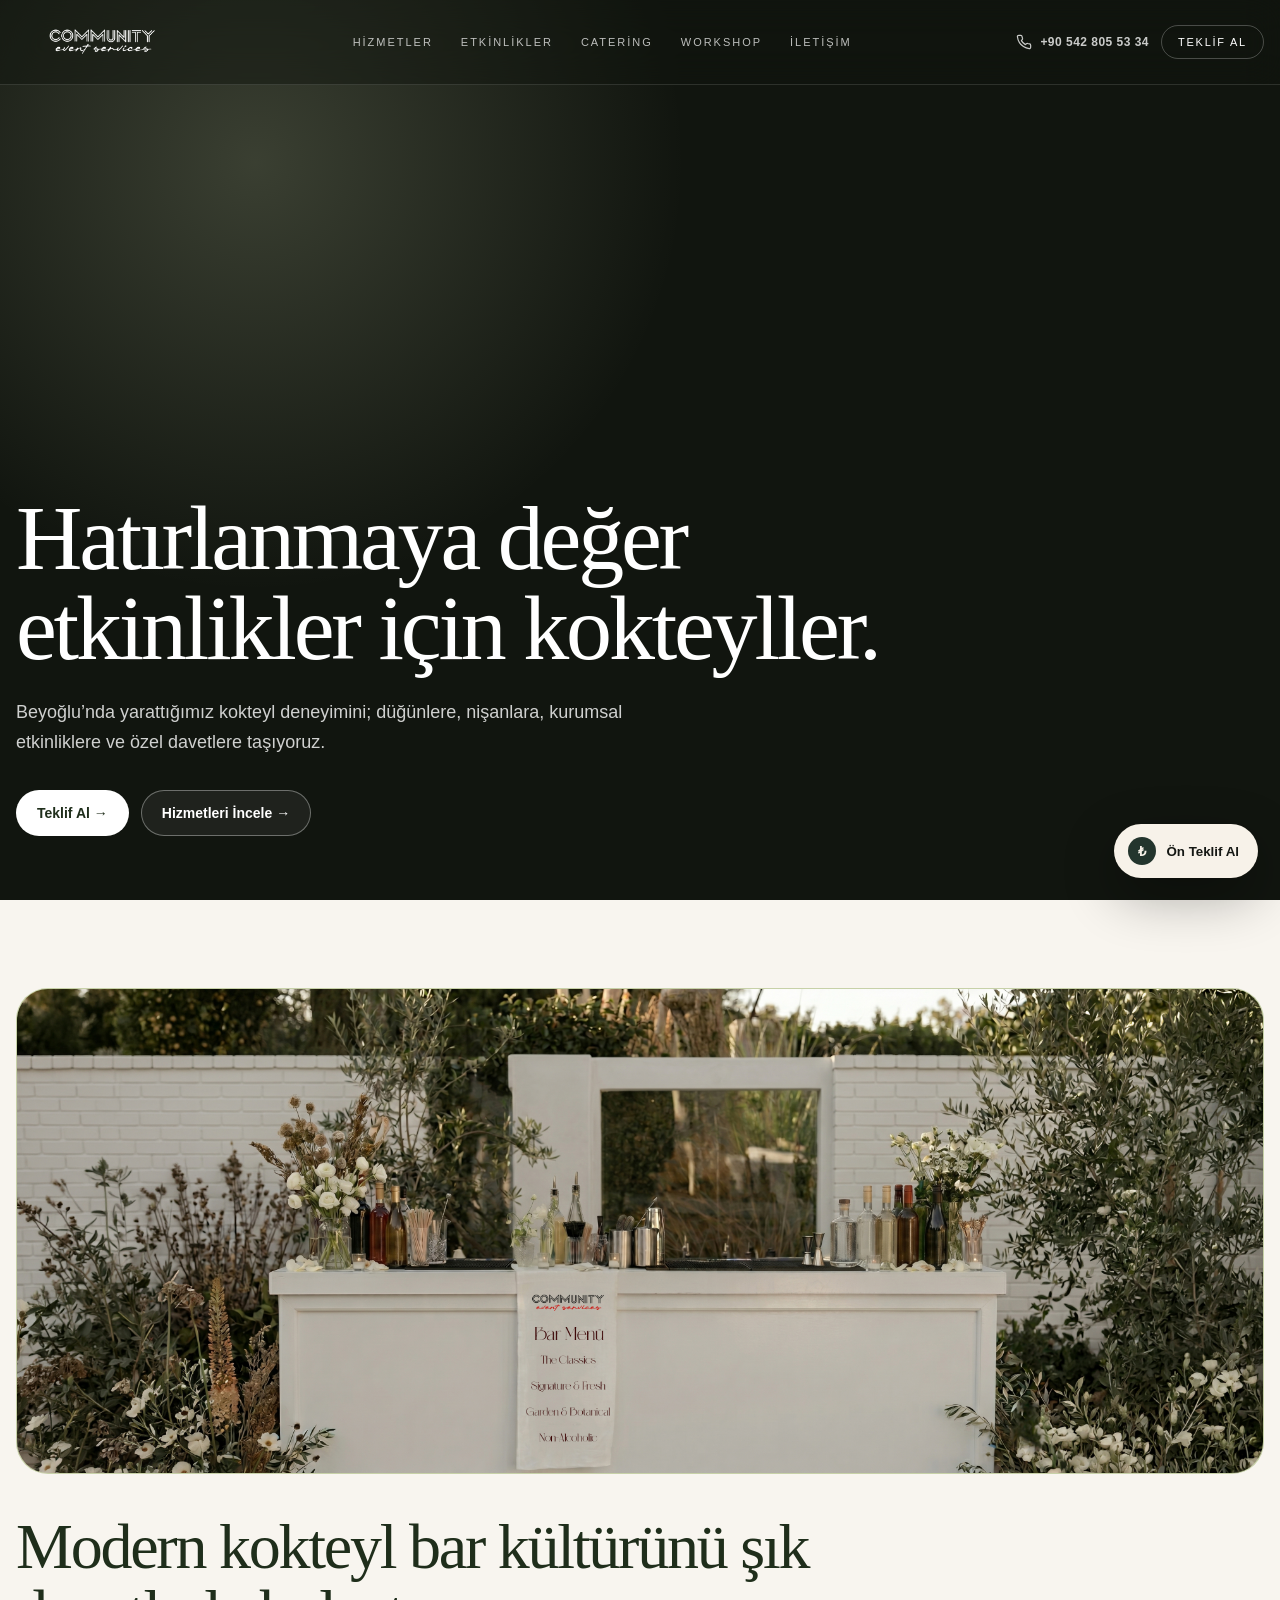
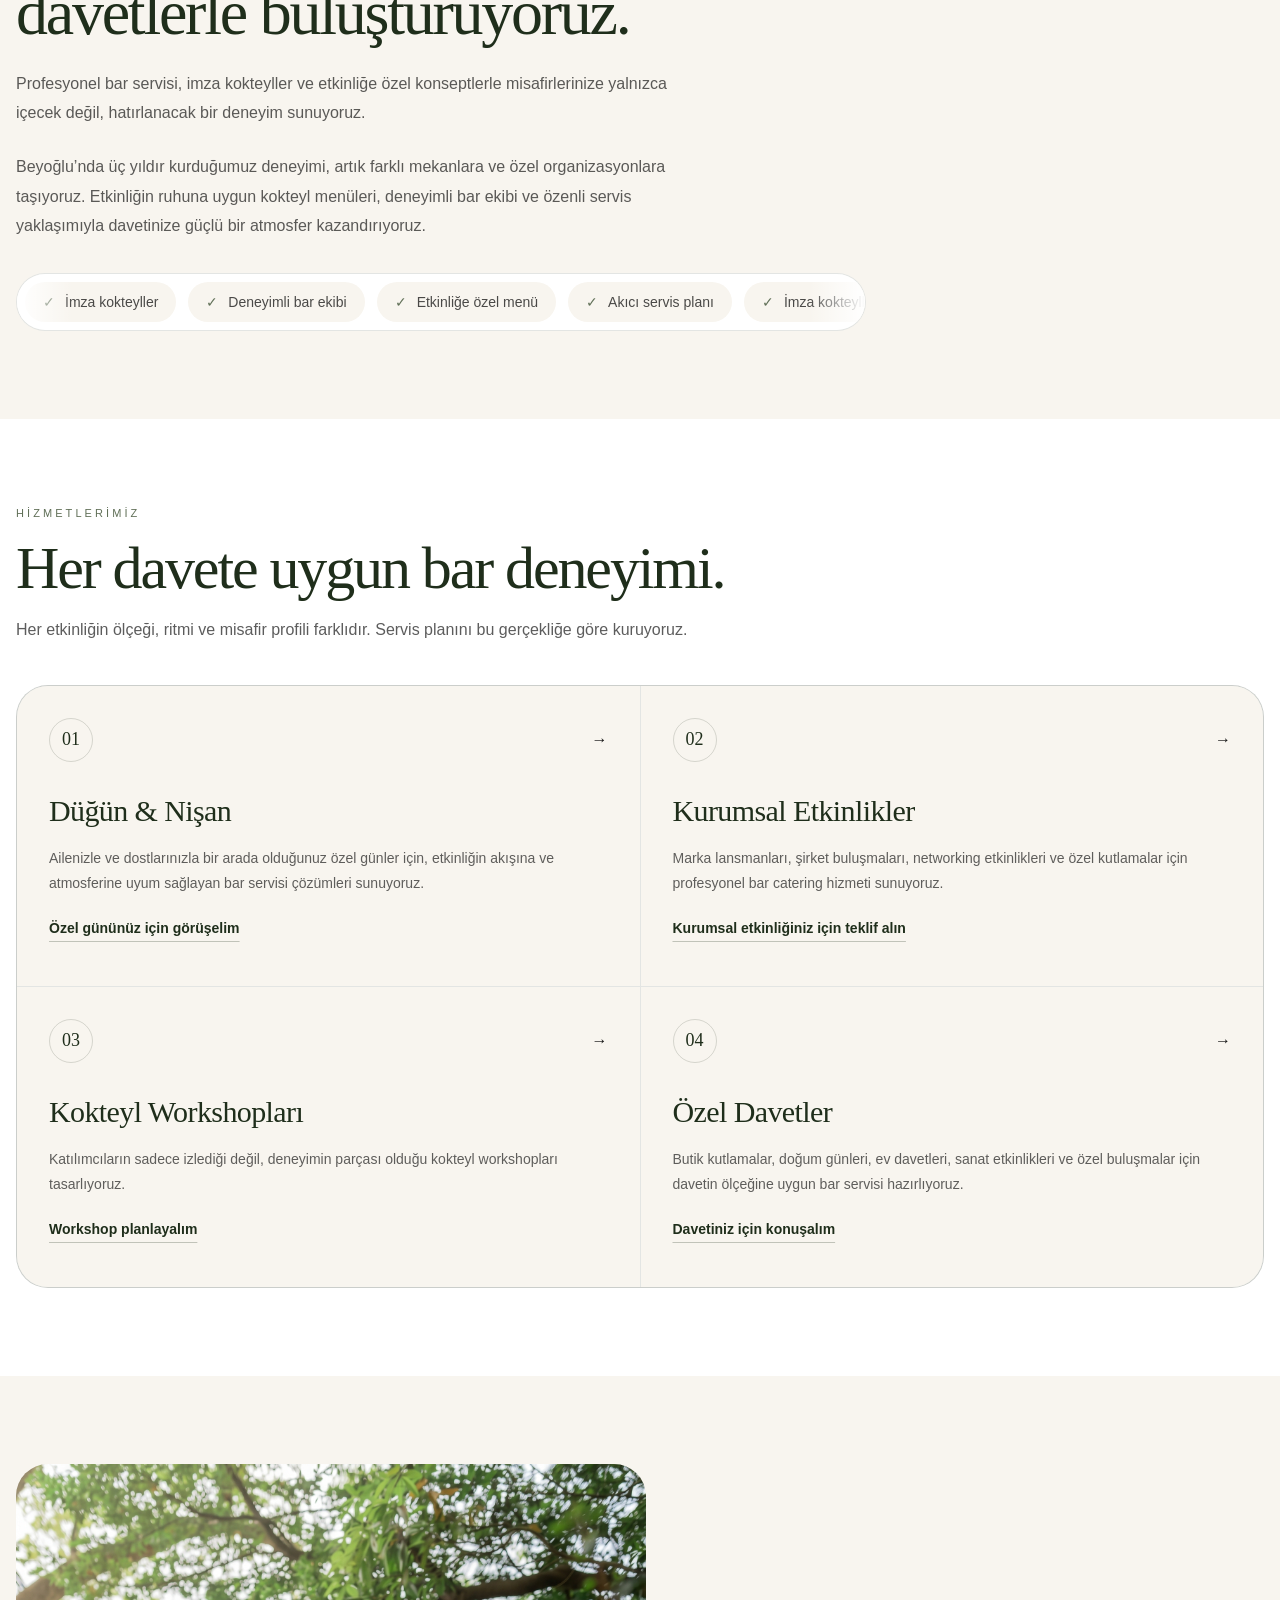
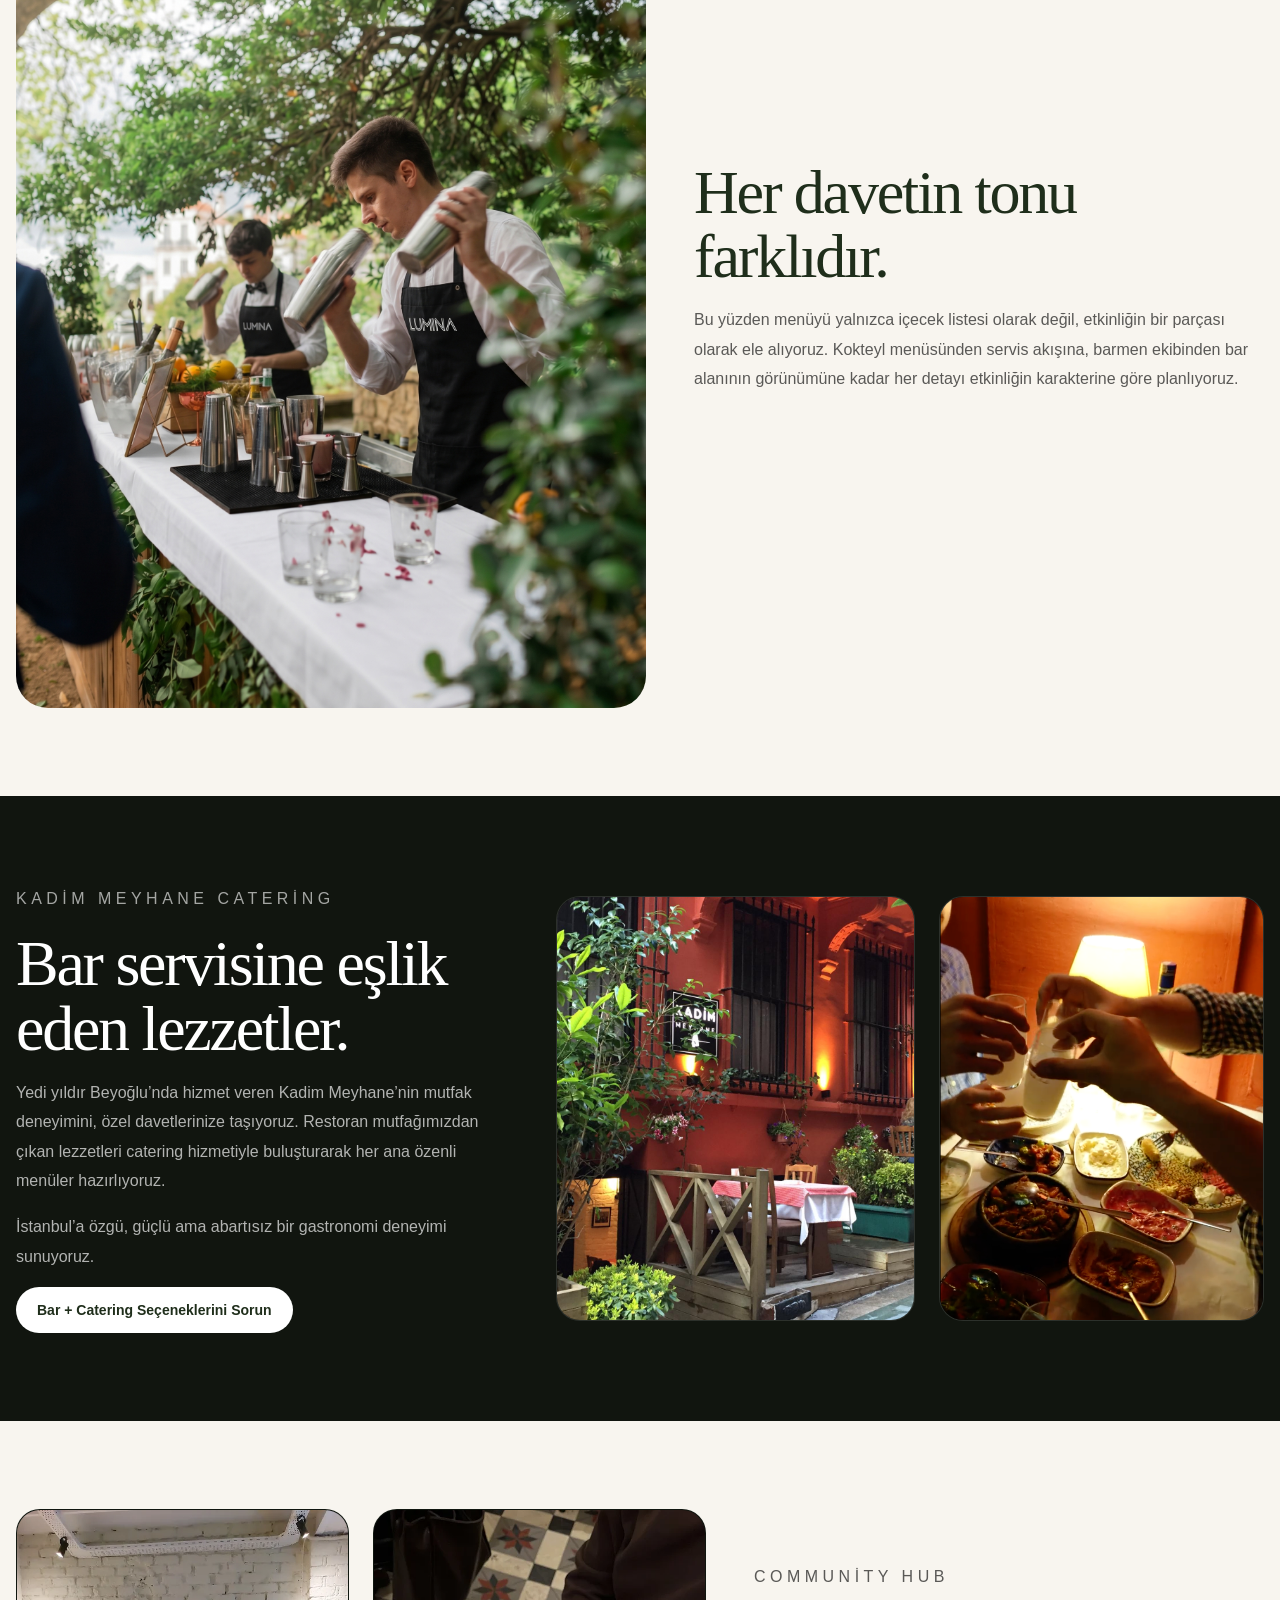
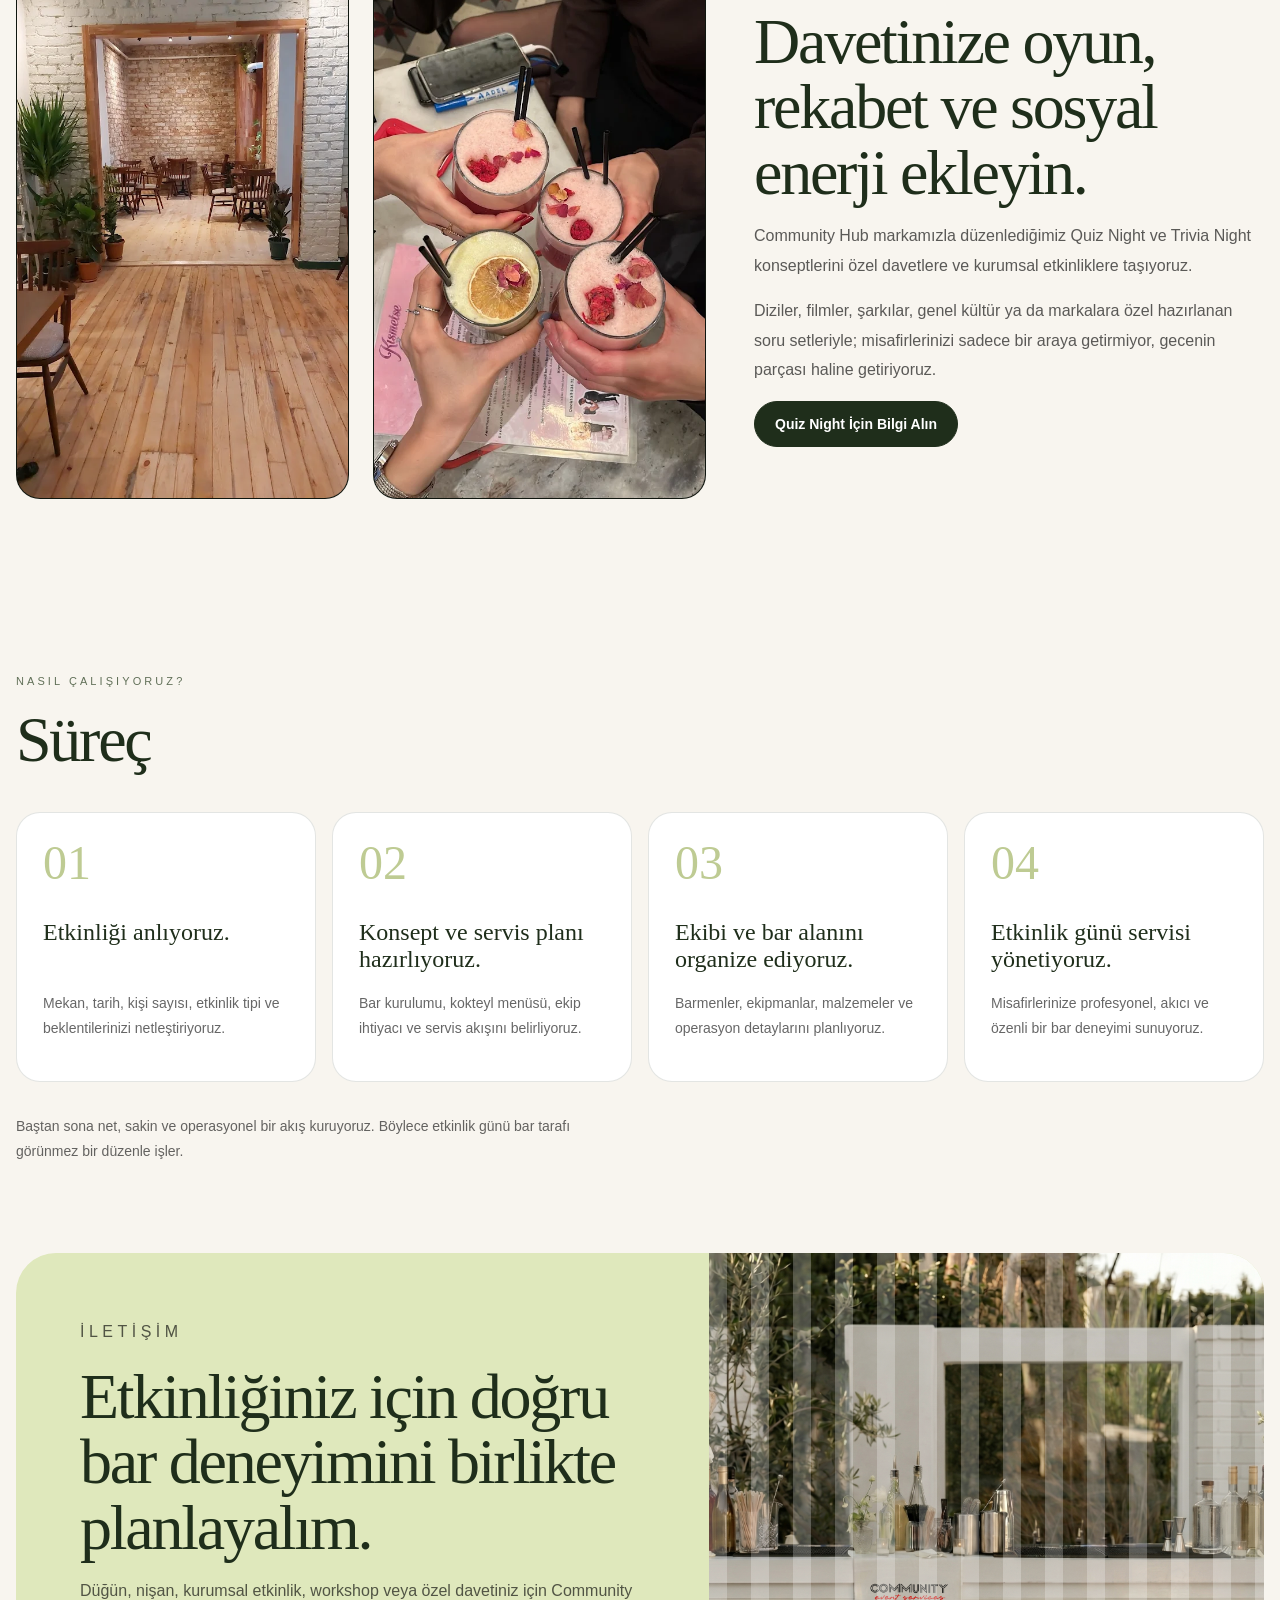
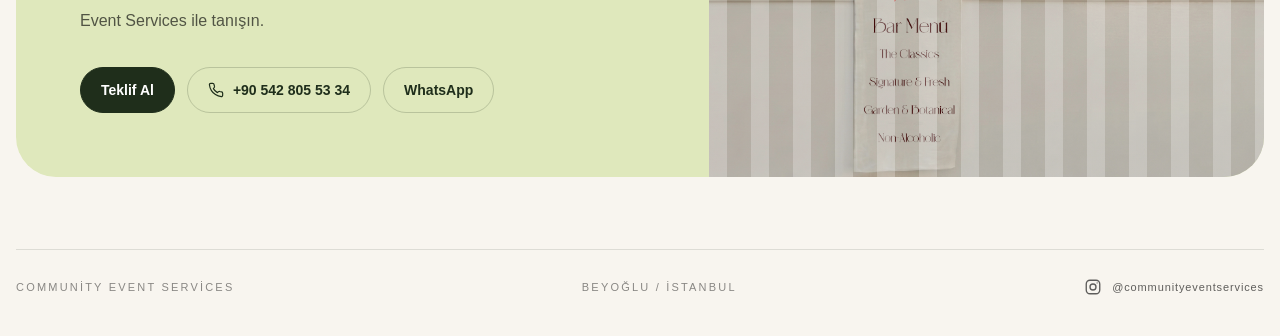
==== index.html @ 94015bdf "Update index.html" ====
<!doctype html>
<html lang="tr">
  <head>
    <meta charset="UTF-8" />
    <meta name="viewport" content="width=device-width, initial-scale=1.0" />
    <title>Community Event Services</title>
    <meta
      name="description"
      content="Community Event Services; düğün, nişan, kurumsal etkinlik, workshop ve özel davetler için profesyonel bar catering servisidir."
     />
    
    <!-- Google tag (gtag.js) -->
    <script async src="https://www.googletagmanager.com/gtag/js?id=AW-18308903919"></script>

    <script>
      window.dataLayer = window.dataLayer || [];

      function gtag() {
        dataLayer.push(arguments);
      }

      gtag("js", new Date());
      gtag("config", "AW-18308903919");

      function reportEmailConversion(url) {
        const callback = function () {
          if (typeof url !== "undefined") {
            window.location.href = url;
          }
        };

        gtag("event", "conversion", {
          send_to: "AW-18308903919/4ATBCLewws4cEO_nrppE",
          event_callback: callback,
          event_timeout: 2000
        });

        return false;
      }

      function reportWhatsAppConversion(url) {
        gtag("event", "conversion", {
          send_to: "AW-18308903919/tP1zCLqwws4cEO_nrppE"
        });

        if (typeof url !== "undefined") {
          window.open(url, "_blank", "noopener");
        }

        return false;
      }
    </script>

    <!-- Meta Pixel Code -->
    <script>
      !function(f,b,e,v,n,t,s)
      {if(f.fbq)return;n=f.fbq=function(){n.callMethod?
      n.callMethod.apply(n,arguments):n.queue.push(arguments)};
      if(!f._fbq)f._fbq=n;n.push=n;n.loaded=!0;n.version='2.0';
      n.queue=[];t=b.createElement(e);t.async=!0;
      t.src=v;s=b.getElementsByTagName(e)[0];
      s.parentNode.insertBefore(t,s)}(window, document,'script',
      'https://connect.facebook.net/en_US/fbevents.js');

      fbq('init', '27634679052857918');
      fbq('track', 'PageView');
    </script>

    <noscript>
      <img height="1" width="1" style="display:none"
        src="https://www.facebook.com/tr?id=27634679052857918&ev=PageView&noscript=1"
      />
    </noscript>
    <!-- End Meta Pixel Code -->
    
    <style>
      :root {
        --cream: #f8f5ef;
        --white: #ffffff;
        --ink: #171717;
        --green: #1f2e1b;
        --green-2: #2f3c2b;
        --green-3: #617058;
        --pastel: #dfe8bc;
        --dark: #11150f;
        --soft-border: rgba(31, 46, 27, 0.12);
        --max: 1280px;
      }

      * {
        box-sizing: border-box;
      }

      html {
        scroll-behavior: smooth;
      }

      body {
        margin: 0;
        background: var(--cream);
        color: var(--ink);
        font-family: Arial, Helvetica, sans-serif;
        -webkit-font-smoothing: antialiased;
      }

      img,
      video,
      svg {
        display: block;
      }

      img,
      video {
        width: 100%;
        height: 100%;
        object-fit: cover;
      }

      a {
        color: inherit;
        text-decoration: none;
      }

      figure {
        margin: 0;
      }

      .serif {
        font-family: Georgia, "Times New Roman", serif;
        letter-spacing: -0.035em;
        font-weight: 400;
      }

      .container {
        width: min(100% - 32px, var(--max));
        margin-inline: auto;
      }

      .section {
        padding: 88px 0;
      }

      .eyebrow {
        margin: 0;
        color: var(--green-3);
        font-size: 11px;
        line-height: 1.2;
        letter-spacing: 0.28em;
        text-transform: uppercase;
      }

      .eyebrow.light {
        color: rgba(255, 255, 255, 0.62);
      }

      .btn {
        display: inline-flex;
        align-items: center;
        justify-content: center;
        gap: 10px;
        min-height: 46px;
        padding: 13px 20px;
        border-radius: 999px;
        border: 1px solid var(--green);
        background: var(--green);
        color: var(--white);
        font-size: 14px;
        font-weight: 700;
        transition: 0.25s ease;
        cursor: pointer;
      }

      .btn:hover {
        transform: translateY(-1px);
        background: #34452d;
      }

      .btn.light {
        border-color: rgba(255, 255, 255, 0.45);
        background: var(--white);
        color: var(--green);
      }

      .btn.outline-light {
        border-color: rgba(255, 255, 255, 0.35);
        background: rgba(255, 255, 255, 0.06);
        color: var(--white);
      }

      .btn.outline-light:hover {
        background: var(--white);
        color: var(--green);
      }

      .btn.outline {
        border-color: rgba(31, 46, 27, 0.2);
        background: transparent;
        color: var(--green);
      }

      .btn.outline:hover {
        background: rgba(31, 46, 27, 0.08);
      }

      .site-header {
        position: fixed;
        z-index: 50;
        top: 0;
        right: 0;
        left: 0;
        border-bottom: 1px solid rgba(255, 255, 255, 0.12);
        background: rgba(17, 21, 15, 0.46);
        color: var(--white);
        backdrop-filter: blur(18px);
      }

      .header-inner {
        display: flex;
        align-items: center;
        justify-content: space-between;
        width: min(100% - 32px, var(--max));
        margin-inline: auto;
        padding: 13px 0;
      }

      .logo {
        display: inline-flex;
        align-items: center;
        width: 172px;
      }

      .logo img {
        width: 100%;
        height: auto;
        object-fit: contain;
      }

      .nav {
        display: flex;
        gap: 28px;
        color: rgba(255, 255, 255, 0.72);
        font-size: 11px;
        letter-spacing: 0.18em;
        text-transform: uppercase;
      }

      .nav a:hover {
        color: var(--white);
      }

      .header-actions {
        display: flex;
        align-items: center;
        gap: 12px;
      }

      .header-phone {
        display: inline-flex;
        align-items: center;
        gap: 8px;
        color: rgba(255, 255, 255, 0.78);
        font-size: 12px;
        font-weight: 700;
        letter-spacing: 0.04em;
        white-space: nowrap;
        transition: 0.25s ease;
      }

      .header-phone:hover {
        color: var(--white);
      }

      .phone-icon {
        width: 16px;
        height: 16px;
        flex: 0 0 auto;
      }

      .contact-phone {
        gap: 9px;
      }

      .header-cta {
        padding: 10px 16px;
        border: 1px solid rgba(255, 255, 255, 0.24);
        border-radius: 999px;
        font-size: 11px;
        letter-spacing: 0.16em;
        text-transform: uppercase;
        transition: 0.25s ease;
        cursor: pointer;
      }

      .header-cta:hover {
        background: var(--white);
        color: var(--green);
      }

      .hero {
        position: relative;
        min-height: 100svh;
        overflow: hidden;
        background: var(--dark);
        color: var(--white);
      }

      .hero-video {
        position: absolute;
        inset: 0;
      }

      .hero::after {
        content: "";
        position: absolute;
        inset: 0;
        background:
          radial-gradient(circle at 20% 18%, rgba(223, 232, 188, 0.2), transparent 34%),
          linear-gradient(180deg, rgba(17, 21, 15, 0.24), rgba(17, 21, 15, 0.76));
      }

      .hero-content {
        position: relative;
        z-index: 2;
        display: flex;
        align-items: flex-end;
        min-height: 100svh;
        padding: 140px 0 64px;
      }

      .hero h1 {
        max-width: 900px;
        margin: 0;
        font-size: clamp(42px, 8vw, 92px);
        line-height: 0.98;
      }

      .hero p.copy {
        max-width: 680px;
        margin: 24px 0 0;
        color: rgba(255, 255, 255, 0.8);
        font-size: 18px;
        line-height: 1.7;
      }

      .hero-actions {
        display: flex;
        flex-wrap: wrap;
        gap: 12px;
        margin-top: 32px;
      }

      .intro-media {
        aspect-ratio: 16 / 9;
        overflow: hidden;
        border: 1px solid var(--soft-border);
        border-radius: 32px;
        background: var(--pastel);
      }

      @media (min-width: 768px) {
        .intro-media {
          aspect-ratio: 3942 / 1536;
        }
      }

      .intro-copy {
        max-width: 850px;
        margin-top: 40px;
      }

      .intro-copy h2,
      .section-title,
      .dark-section h2,
      .community h2,
      .cta h2 {
        margin: 18px 0 0;
        color: var(--green);
        font-size: clamp(38px, 6vw, 64px);
        line-height: 1.02;
      }

      .intro-copy p,
      .section-lead,
      .community p,
      .cta p {
        max-width: 680px;
        color: rgba(0, 0, 0, 0.64);
        font-size: 16px;
        line-height: 1.85;
      }

      .intro-copy p {
        margin: 24px 0 0;
      }

      .tags {
        position: relative;
        overflow: hidden;
        margin-top: 32px;
        border: 1px solid var(--soft-border);
        border-radius: 999px;
        background: var(--white);
      }

      .tags::before,
      .tags::after {
        content: "";
        position: absolute;
        z-index: 2;
        top: 0;
        bottom: 0;
        width: 56px;
        pointer-events: none;
      }

      .tags::before {
        left: 0;
        background: linear-gradient(90deg, var(--white), transparent);
      }

      .tags::after {
        right: 0;
        background: linear-gradient(270deg, var(--white), transparent);
      }

      .tag-track {
        display: flex;
        width: max-content;
        gap: 12px;
        padding: 8px;
        animation: tag-marquee 24s linear infinite;
      }

      .tags:hover .tag-track {
        animation-play-state: paused;
      }

      .tag {
        display: flex;
        flex: 0 0 auto;
        align-items: center;
        gap: 10px;
        padding: 12px 18px;
        border-radius: 999px;
        background: var(--cream);
        color: rgba(0, 0, 0, 0.7);
        font-size: 14px;
        white-space: nowrap;
      }

      .tag::before {
        content: "✓";
        color: var(--green-3);
      }

      @keyframes tag-marquee {
        from {
          transform: translateX(0);
        }
        to {
          transform: translateX(-50%);
        }
      }

      .services-section {
        background: var(--white);
      }

      .section-head {
        max-width: 920px;
        margin-bottom: 40px;
      }

      .section-title.single-line {
        white-space: nowrap;
        font-size: clamp(40px, 5vw, 60px);
      }

      .services-grid {
        display: grid;
        grid-template-columns: repeat(2, minmax(0, 1fr));
        gap: 1px;
        overflow: hidden;
        border: 1px solid var(--soft-border);
        border-radius: 32px;
        background: var(--soft-border);
      }

      .service-card {
        min-height: 300px;
        padding: 32px;
        background: var(--cream);
        transition: 0.25s ease;
      }

      .service-card:hover {
        background: #eff3df;
      }

      .service-top {
        display: flex;
        justify-content: space-between;
        align-items: center;
        margin-bottom: 32px;
      }

      .service-number {
        width: 44px;
        height: 44px;
        display: grid;
        place-items: center;
        border: 1px solid rgba(31, 46, 27, 0.16);
        border-radius: 999px;
        color: var(--green);
        font-family: Georgia, "Times New Roman", serif;
        font-size: 18px;
      }

      .service-card h3 {
        margin: 0;
        color: var(--green);
        font-family: Georgia, "Times New Roman", serif;
        font-size: 30px;
        font-weight: 400;
        letter-spacing: -0.02em;
      }

      .service-card p {
        margin: 18px 0 0;
        color: rgba(0, 0, 0, 0.62);
        font-size: 14px;
        line-height: 1.8;
      }

      .mini-link {
        display: inline-block;
        margin-top: 24px;
        color: var(--green);
        font-size: 14px;
        font-weight: 700;
        text-decoration: underline;
        text-decoration-color: rgba(31, 46, 27, 0.25);
        text-underline-offset: 8px;
      }

      .event-grid {
        display: grid;
        grid-template-columns: 1.05fr 0.95fr;
        gap: 48px;
        align-items: center;
      }

      .event-feature {
        overflow: hidden;
        min-height: 520px;
        border-radius: 32px;
        background: var(--green-2);
      }

      .event-image {
        width: 100%;
        height: 100%;
        min-height: 520px;
      }

      .event-content {
        max-width: 620px;
        padding: 0;
      }

      .event-content h2 {
        margin: 0;
        color: var(--green);
        font-size: clamp(38px, 5vw, 62px);
        line-height: 1.03;
      }

      .event-content p {
        color: rgba(0, 0, 0, 0.64);
        font-size: 16px;
        line-height: 1.85;
      }

      .dark-section {
        background: var(--dark);
        color: var(--white);
      }

      .dark-grid {
        display: grid;
        grid-template-columns: 0.82fr 1.18fr;
        gap: 48px;
        align-items: center;
      }

      .dark-section h2 {
        color: var(--white);
      }

      .dark-section p {
        color: rgba(255, 255, 255, 0.68);
        font-size: 16px;
        line-height: 1.85;
      }

      .photo-grid {
        display: grid;
        grid-template-columns: 1.05fr 0.95fr;
        gap: 24px;
      }

      .photo-card {
        position: relative;
        overflow: hidden;
        min-height: 420px;
        border: 1px solid rgba(255, 255, 255, 0.12);
        border-radius: 24px;
        background: #0f130e;
      }

      .photo-card.small {
        min-height: 420px;
      }

      .community-grid {
        display: grid;
        grid-template-columns: 1.15fr 0.85fr;
        gap: 48px;
        align-items: center;
      }

      .community-photos {
        display: grid;
        grid-template-columns: repeat(2, minmax(0, 1fr));
        gap: 24px;
      }

      .community .photo-card {
        min-height: 390px;
        border-color: var(--soft-border);
      }

      .process-grid {
        display: grid;
        grid-template-columns: repeat(4, minmax(0, 1fr));
        gap: 16px;
      }

      .process-card {
        padding: 26px;
        border: 1px solid var(--soft-border);
        border-radius: 24px;
        background: var(--white);
      }

      .process-card .num {
        color: #becb93;
        font-family: Georgia, "Times New Roman", serif;
        font-size: 48px;
        line-height: 1;
      }

      .process-card h3 {
        min-height: 58px;
        margin: 32px 0 0;
        color: var(--green);
        font-family: Georgia, "Times New Roman", serif;
        font-size: 24px;
        font-weight: 400;
        line-height: 1.15;
      }

      .process-card p,
      .process-note {
        color: rgba(0, 0, 0, 0.6);
        font-size: 14px;
        line-height: 1.8;
      }

      .process-note {
        max-width: 600px;
        margin: 32px 0 0;
      }

      .cta-wrap {
        padding-bottom: 32px;
      }

      .cta {
        overflow: hidden;
        border-radius: 40px;
        background: var(--pastel);
        color: var(--green);
      }

      .cta-grid {
        display: grid;
        grid-template-columns: 1fr 0.8fr;
      }

      .cta-copy {
        padding: 64px;
      }

      .cta h2 {
        color: var(--green);
      }

      .cta-actions {
        display: flex;
        flex-wrap: wrap;
        gap: 12px;
        margin-top: 32px;
      }

      .cta-photo {
        position: relative;
        min-height: 360px;
        overflow: hidden;
        background: var(--green);
      }

      .cta-photo::after {
        content: "";
        position: absolute;
        inset: 0;
        opacity: 0.24;
        background: repeating-linear-gradient(90deg, #fff 0, #fff 18px, transparent 18px, transparent 42px);
      }

      footer {
        padding: 40px 0;
      }

      .footer-inner {
        display: flex;
        justify-content: space-between;
        align-items: center;
        gap: 20px;
        padding-top: 28px;
        border-top: 1px solid var(--soft-border);
        color: rgba(0, 0, 0, 0.45);
        font-size: 11px;
        letter-spacing: 0.2em;
        text-transform: uppercase;
      }

      .footer-social {
        display: inline-flex;
        align-items: center;
        gap: 10px;
        color: rgba(0, 0, 0, 0.62);
        letter-spacing: 0.08em;
        text-transform: none;
        transition: 0.25s ease;
      }

      .footer-social:hover {
        color: var(--green);
      }

      .footer-social svg {
        width: 18px;
        height: 18px;
      }

      @media (max-width: 900px) {
        .nav {
          display: none;
        }

        .header-actions {
          gap: 10px;
        }

        .header-phone {
          font-size: 11px;
        }

        .section {
          padding: 64px 0;
        }

        .hero-content {
          padding-bottom: 48px;
        }

        .hero p.copy {
          font-size: 16px;
        }

        .event-grid,
        .dark-grid,
        .community-grid,
        .cta-grid {
          grid-template-columns: 1fr;
        }

        .services-grid {
          grid-template-columns: repeat(2, minmax(0, 1fr));
          border-radius: 24px;
        }

        .service-card {
          min-height: 220px;
          padding: 20px;
        }

        .service-top {
          margin-bottom: 20px;
        }

        .service-card h3 {
          font-size: 22px;
        }

        .service-card p {
          font-size: 12px;
          line-height: 1.6;
          margin-top: 12px;
        }

        .mini-link {
          font-size: 12px;
          margin-top: 16px;
        }

        .dark-section .photo-grid {
          grid-template-columns: repeat(2, minmax(0, 1fr));
          gap: 12px;
        }

        .dark-section .photo-card,
        .dark-section .photo-card.small {
          min-height: 180px;
        }

        .community-photos {
          grid-template-columns: repeat(2, minmax(0, 1fr));
          gap: 12px;
          order: 2;
        }

        .community-grid > div:last-child {
          order: 1;
        }

        .community .photo-card {
          min-height: 180px;
        }

        .section-title.single-line {
          white-space: normal;
        }

        .event-feature {
          min-height: 360px;
        }

        .event-image {
          min-height: 360px;
        }

        .dark-grid,
        .community-grid {
          gap: 32px;
        }

        .process-grid {
          display: flex;
          gap: 14px;
          overflow-x: auto;
          padding: 2px 16px 18px 0;
          margin-right: -16px;
          scroll-snap-type: x mandatory;
          -webkit-overflow-scrolling: touch;
        }

        .process-card {
          flex: 0 0 min(78vw, 340px);
          scroll-snap-align: start;
        }

        .process-grid::-webkit-scrollbar {
          height: 4px;
        }

        .process-grid::-webkit-scrollbar-thumb {
          background: rgba(31, 46, 27, 0.22);
          border-radius: 999px;
        }

        .cta-copy {
          padding: 36px 24px;
        }

        .footer-inner {
          flex-direction: column;
          align-items: flex-start;
        }
      }

      @media (max-width: 520px) {
        .header-cta {
          padding: 9px 12px;
          letter-spacing: 0.1em;
        }

        .header-phone span {
          display: none;
        }

        .header-phone {
          width: 38px;
          height: 38px;
          justify-content: center;
          border: 1px solid rgba(255, 255, 255, 0.24);
          border-radius: 999px;
        }

        .logo {
          width: 138px;
        }

        .hero h1 {
          font-size: 44px;
        }

        .btn {
          width: 100%;
        }

        .service-card,
        .process-card {
          padding: 24px;
        }

        .service-card {
          min-height: 190px;
          padding: 14px;
        }

        .service-number {
          width: 32px;
          height: 32px;
          font-size: 13px;
        }

        .service-top {
          margin-bottom: 14px;
        }

        .service-card h3 {
          font-size: 18px;
          line-height: 1.08;
        }

        .service-card p {
          font-size: 11px;
          line-height: 1.45;
          margin-top: 10px;
        }

        .mini-link {
          font-size: 11px;
          margin-top: 12px;
          text-underline-offset: 5px;
        }

        .dark-section .photo-card,
        .dark-section .photo-card.small,
        .community .photo-card {
          min-height: 150px;
        }
      }
    </style>
  </head>

  <body>
    <header class="site-header">
      <div class="header-inner">
        <a class="logo" href="#top" aria-label="Community Event Services ana sayfa">
          <img src="./ces%20logo%20beyaz%281%29.png" alt="Community Event Services" />
        </a>

        <nav class="nav" aria-label="Ana menü">
          <a href="#hizmetler">Hizmetler</a>
          <a href="#etkinlikler">Etkinlikler</a>
          <a href="#catering">Catering</a>
          <a href="#workshop">Workshop</a>
          <a href="#iletisim">İletişim</a>
        </nav>

        <div class="header-actions">
          <a class="header-phone" href="tel:+905428055334" aria-label="Telefon ile ara: +90 542 805 53 34">
            <svg class="phone-icon" viewBox="0 0 24 24" fill="none" stroke="currentColor" stroke-width="1.8" stroke-linecap="round" stroke-linejoin="round" aria-hidden="true">
              <path d="M22 16.92v3a2 2 0 0 1-2.18 2 19.8 19.8 0 0 1-8.63-3.07 19.5 19.5 0 0 1-6-6A19.8 19.8 0 0 1 2.12 4.18 2 2 0 0 1 4.11 2h3a2 2 0 0 1 2 1.72c.12.9.32 1.77.6 2.6a2 2 0 0 1-.45 2.11L8.09 9.91a16 16 0 0 0 6 6l1.48-1.17a2 2 0 0 1 2.11-.45c.83.28 1.7.48 2.6.6A2 2 0 0 1 22 16.92Z" />
            </svg>
            <span>+90 542 805 53 34</span>
          </a>

          <a class="header-cta" href="mailto:communityeventservices@gmail.com">Teklif Al</a>
        </div>
      </div>
    </header>

    <main>
      <section id="top" class="hero">
        <video class="hero-video" autoplay muted loop playsinline preload="metadata">
          <source src="./hero-video.mp4" type="video/mp4" />
        </video>

        <div class="hero-content">
          <div class="container">
            <h1 class="serif">Hatırlanmaya değer etkinlikler için kokteyller.</h1>
            <p class="copy">
              Beyoğlu’nda yarattığımız kokteyl deneyimini; düğünlere, nişanlara, kurumsal etkinliklere ve özel davetlere taşıyoruz.
            </p>

            <div class="hero-actions">
              <a class="btn light" href="mailto:communityeventservices@gmail.com">Teklif Al →</a>
              <a class="btn outline-light" href="#hizmetler">Hizmetleri İncele →</a>
            </div>
          </div>
        </div>
      </section>

      <section class="section">
        <div class="container">
          <figure class="intro-media">
            <img src="./bar-01.jpg" alt="Community Event Services bar deneyimi" />
          </figure>

          <div class="intro-copy">
            <h2 class="serif">Modern kokteyl bar kültürünü şık davetlerle buluşturuyoruz.</h2>
            <p>
              Profesyonel bar servisi, imza kokteyller ve etkinliğe özel konseptlerle misafirlerinize yalnızca içecek değil,
              hatırlanacak bir deneyim sunuyoruz.
            </p>
            <p>
              Beyoğlu’nda üç yıldır kurduğumuz deneyimi, artık farklı mekanlara ve özel organizasyonlara taşıyoruz. Etkinliğin
              ruhuna uygun kokteyl menüleri, deneyimli bar ekibi ve özenli servis yaklaşımıyla davetinize güçlü bir atmosfer
              kazandırıyoruz.
            </p>

            <div class="tags" aria-label="Community Event Services özellikleri">
              <div class="tag-track">
                <div class="tag">İmza kokteyller</div>
                <div class="tag">Deneyimli bar ekibi</div>
                <div class="tag">Etkinliğe özel menü</div>
                <div class="tag">Akıcı servis planı</div>
                <div class="tag">İmza kokteyller</div>
                <div class="tag">Deneyimli bar ekibi</div>
                <div class="tag">Etkinliğe özel menü</div>
                <div class="tag">Akıcı servis planı</div>
              </div>
            </div>
          </div>
        </div>
      </section>

      <section id="hizmetler" class="section services-section">
        <div class="container">
          <div class="section-head">
            <p class="eyebrow">Hizmetlerimiz</p>
            <h2 class="section-title single-line serif">Her davete uygun bar deneyimi.</h2>
            <p class="section-lead">
              Her etkinliğin ölçeği, ritmi ve misafir profili farklıdır. Servis planını bu gerçekliğe göre kuruyoruz.
            </p>
          </div>

          <div class="services-grid">
            <article class="service-card">
              <div class="service-top"><span class="service-number">01</span><span>→</span></div>
              <h3>Düğün & Nişan</h3>
              <p>
                Ailenizle ve dostlarınızla bir arada olduğunuz özel günler için, etkinliğin akışına ve atmosferine uyum sağlayan
                bar servisi çözümleri sunuyoruz.
              </p>
              <a class="mini-link" href="mailto:communityeventservices@gmail.com">Özel gününüz için görüşelim</a>
            </article>

            <article class="service-card">
              <div class="service-top"><span class="service-number">02</span><span>→</span></div>
              <h3>Kurumsal Etkinlikler</h3>
              <p>
                Marka lansmanları, şirket buluşmaları, networking etkinlikleri ve özel kutlamalar için profesyonel bar catering
                hizmeti sunuyoruz.
              </p>
              <a class="mini-link" href="mailto:communityeventservices@gmail.com">Kurumsal etkinliğiniz için teklif alın</a>
            </article>

            <article class="service-card">
              <div class="service-top"><span class="service-number">03</span><span>→</span></div>
              <h3>Kokteyl Workshopları</h3>
              <p>
                Katılımcıların sadece izlediği değil, deneyimin parçası olduğu kokteyl workshopları tasarlıyoruz.
              </p>
              <a class="mini-link" href="mailto:communityeventservices@gmail.com">Workshop planlayalım</a>
            </article>

            <article class="service-card">
              <div class="service-top"><span class="service-number">04</span><span>→</span></div>
              <h3>Özel Davetler</h3>
              <p>
                Butik kutlamalar, doğum günleri, ev davetleri, sanat etkinlikleri ve özel buluşmalar için davetin ölçeğine uygun
                bar servisi hazırlıyoruz.
              </p>
              <a class="mini-link" href="mailto:communityeventservices@gmail.com">Davetiniz için konuşalım</a>
            </article>
          </div>
        </div>
      </section>

      <section id="etkinlikler" class="section">
        <div class="container event-grid">
          <figure class="event-feature">
            <div class="event-image">
              <img src="./bar-02.jpg" alt="Etkinlik atmosferi" />
            </div>
          </figure>

          <div class="event-content">
            <h2 class="serif">Her davetin tonu farklıdır.</h2>
            <p>
              Bu yüzden menüyü yalnızca içecek listesi olarak değil, etkinliğin bir parçası olarak ele alıyoruz. Kokteyl menüsünden
              servis akışına, barmen ekibinden bar alanının görünümüne kadar her detayı etkinliğin karakterine göre planlıyoruz.
            </p>
          </div>
        </div>
      </section>

      <section id="catering" class="section dark-section">
        <div class="container dark-grid">
          <div>
            <p class="eyebrow light">Kadim Meyhane Catering</p>
            <h2 class="serif">Bar servisine eşlik eden lezzetler.</h2>
            <p>
              Yedi yıldır Beyoğlu’nda hizmet veren Kadim Meyhane’nin mutfak deneyimini, özel davetlerinize taşıyoruz. Restoran
              mutfağımızdan çıkan lezzetleri catering hizmetiyle buluşturarak her ana özenli menüler hazırlıyoruz.
            </p>
            <p>İstanbul’a özgü, güçlü ama abartısız bir gastronomi deneyimi sunuyoruz.</p>
            <a class="btn light" href="mailto:communityeventservices@gmail.com">Bar + Catering Seçeneklerini Sorun</a>
          </div>

          <div class="photo-grid">
            <figure class="photo-card">
              <img src="./kadim-01.jpg" alt="Kadim Meyhane sofrası" />
            </figure>
            <figure class="photo-card small">
              <img src="./kadim-02.jpg" alt="Catering detay fotoğrafı" />
            </figure>
          </div>
        </div>
      </section>

      <section id="workshop" class="section community">
        <div class="container community-grid">
          <div class="community-photos">
            <figure class="photo-card">
              <img src="./quiz-01.jpg" alt="Quiz Night atmosferi" />
            </figure>
            <figure class="photo-card">
              <img src="./quiz-02.jpg" alt="Trivia Night detayları" />
            </figure>
          </div>

          <div>
            <p class="eyebrow">Community Hub</p>
            <h2 class="serif">Davetinize oyun, rekabet ve sosyal enerji ekleyin.</h2>
            <p>
              Community Hub markamızla düzenlediğimiz Quiz Night ve Trivia Night konseptlerini özel davetlere ve kurumsal etkinliklere
              taşıyoruz.
            </p>
            <p>
              Diziler, filmler, şarkılar, genel kültür ya da markalara özel hazırlanan soru setleriyle; misafirlerinizi sadece bir
              araya getirmiyor, gecenin parçası haline getiriyoruz.
            </p>
            <a class="btn" href="mailto:communityeventservices@gmail.com">Quiz Night İçin Bilgi Alın</a>
          </div>
        </div>
      </section>

      <section class="section">
        <div class="container">
          <div class="section-head">
            <p class="eyebrow">Nasıl Çalışıyoruz?</p>
            <h2 class="section-title serif">Süreç</h2>
          </div>

          <div class="process-grid">
            <article class="process-card">
              <div class="num">01</div>
              <h3>Etkinliği anlıyoruz.</h3>
              <p>Mekan, tarih, kişi sayısı, etkinlik tipi ve beklentilerinizi netleştiriyoruz.</p>
            </article>

            <article class="process-card">
              <div class="num">02</div>
              <h3>Konsept ve servis planı hazırlıyoruz.</h3>
              <p>Bar kurulumu, kokteyl menüsü, ekip ihtiyacı ve servis akışını belirliyoruz.</p>
            </article>

            <article class="process-card">
              <div class="num">03</div>
              <h3>Ekibi ve bar alanını organize ediyoruz.</h3>
              <p>Barmenler, ekipmanlar, malzemeler ve operasyon detaylarını planlıyoruz.</p>
            </article>

            <article class="process-card">
              <div class="num">04</div>
              <h3>Etkinlik günü servisi yönetiyoruz.</h3>
              <p>Misafirlerinize profesyonel, akıcı ve özenli bir bar deneyimi sunuyoruz.</p>
            </article>
          </div>

          <p class="process-note">
            Baştan sona net, sakin ve operasyonel bir akış kuruyoruz. Böylece etkinlik günü bar tarafı görünmez bir düzenle işler.
          </p>
        </div>
      </section>

      <section id="iletisim" class="cta-wrap">
        <div class="container cta">
          <div class="cta-grid">
            <div class="cta-copy">
              <p class="eyebrow">İletişim</p>
              <h2 class="serif">Etkinliğiniz için doğru bar deneyimini birlikte planlayalım.</h2>
              <p>
                Düğün, nişan, kurumsal etkinlik, workshop veya özel davetiniz için Community Event Services ile tanışın.
              </p>

              <div class="cta-actions">
                <a class="btn" href="mailto:communityeventservices@gmail.com">Teklif Al</a>
                <a
                  class="btn outline contact-phone"
                  href="tel:+905428055334"
                >
                  <svg class="phone-icon" viewBox="0 0 24 24" fill="none" stroke="currentColor" stroke-width="1.8" stroke-linecap="round" stroke-linejoin="round" aria-hidden="true">
                    <path d="M22 16.92v3a2 2 0 0 1-2.18 2 19.8 19.8 0 0 1-8.63-3.07 19.5 19.5 0 0 1-6-6A19.8 19.8 0 0 1 2.12 4.18 2 2 0 0 1 4.11 2h3a2 2 0 0 1 2 1.72c.12.9.32 1.77.6 2.6a2 2 0 0 1-.45 2.11L8.09 9.91a16 16 0 0 0 6 6l1.48-1.17a2 2 0 0 1 2.11-.45c.83.28 1.7.48 2.6.6A2 2 0 0 1 22 16.92Z" />
                  </svg>
                  +90 542 805 53 34
                </a>

                <a
                  class="btn outline"
                  href="https://wa.me/905322477692"
                  onclick="return reportWhatsAppConversion(this.href);"
                  rel="noreferrer"
                >
                  WhatsApp
                </a>
              </div>
            </div>

            <figure class="cta-photo">
              <img src="./bar-01.jpg" alt="Community Event Services" />
            </figure>
          </div>
        </div>
      </section>
    </main>

    <footer>
      <div class="container footer-inner">
        <span>Community Event Services</span>
        <span>Beyoğlu / İstanbul</span>
        <a
          class="footer-social"
          href="https://www.instagram.com/communityeventservices?igsh=MXhpcjgzMmM2NXMyZg=="
          target="_blank"
          rel="noreferrer"
          aria-label="Community Event Services Instagram"
        >
          <svg
            viewBox="0 0 24 24"
            fill="none"
            stroke="currentColor"
            stroke-width="1.8"
            stroke-linecap="round"
            stroke-linejoin="round"
            aria-hidden="true"
          >
            <rect x="3" y="3" width="18" height="18" rx="5" />
            <circle cx="12" cy="12" r="4" />
            <circle cx="17.5" cy="6.5" r="0.8" fill="currentColor" stroke="none" />
          </svg>
          <span>@communityeventservices</span>
        </a>
      </div>
    </footer>

    <script
      src="./bar-catering-quote-widget.js"
      data-email="communityeventservices@gmail.com"
      data-whatsapp="905322477692"
    ></script>
  </body>
</html>
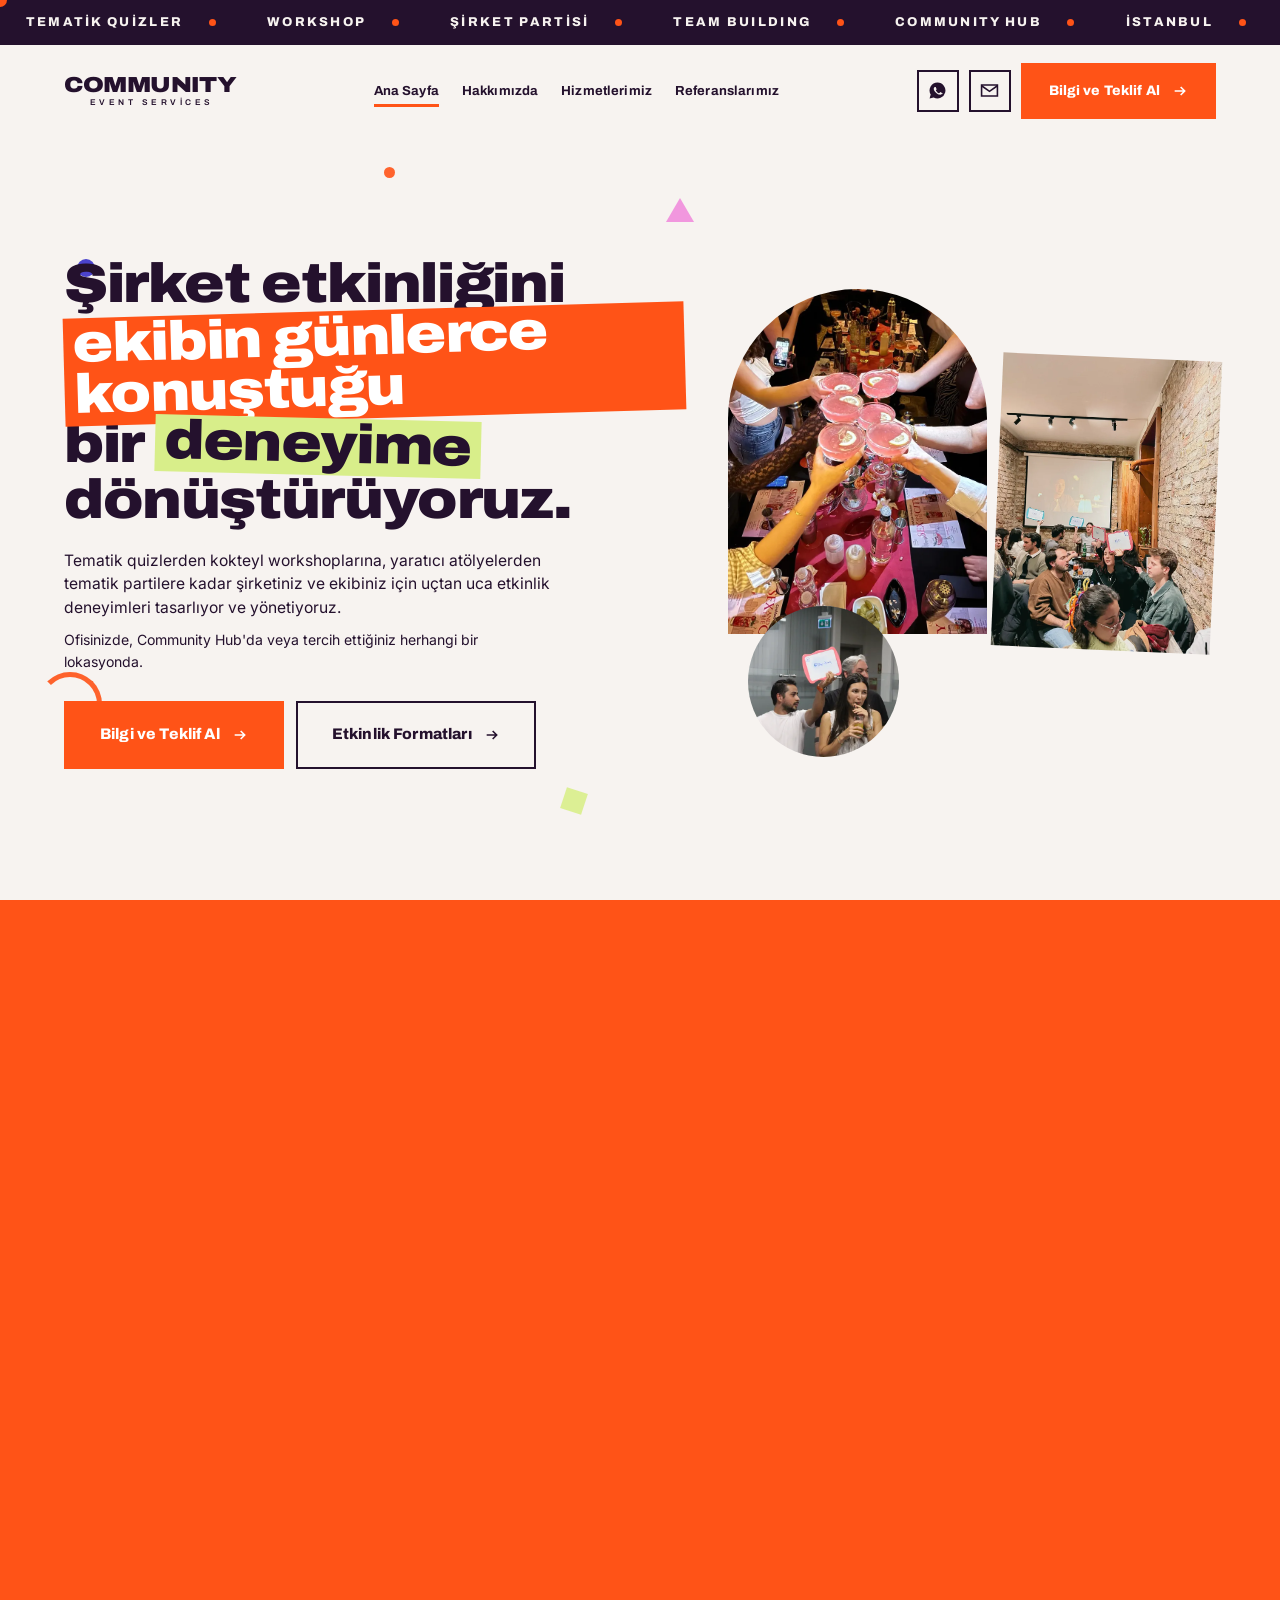
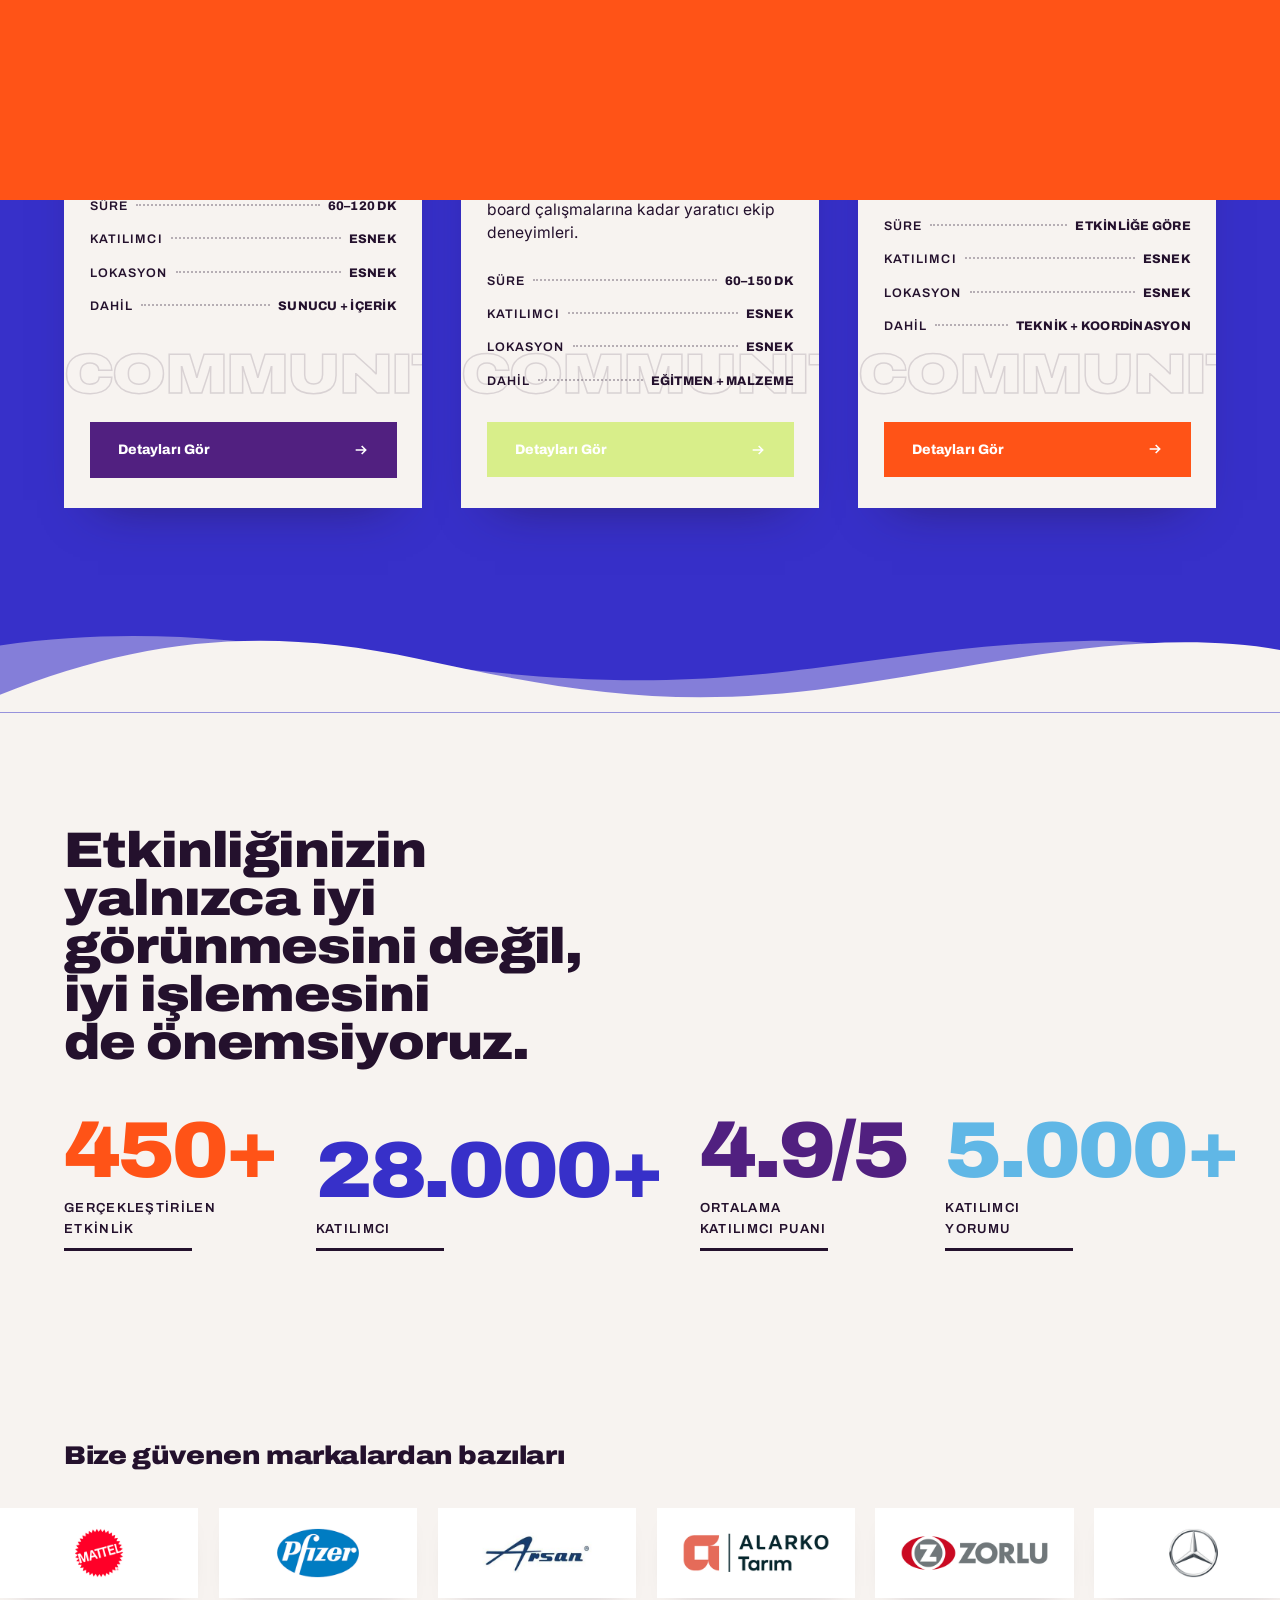
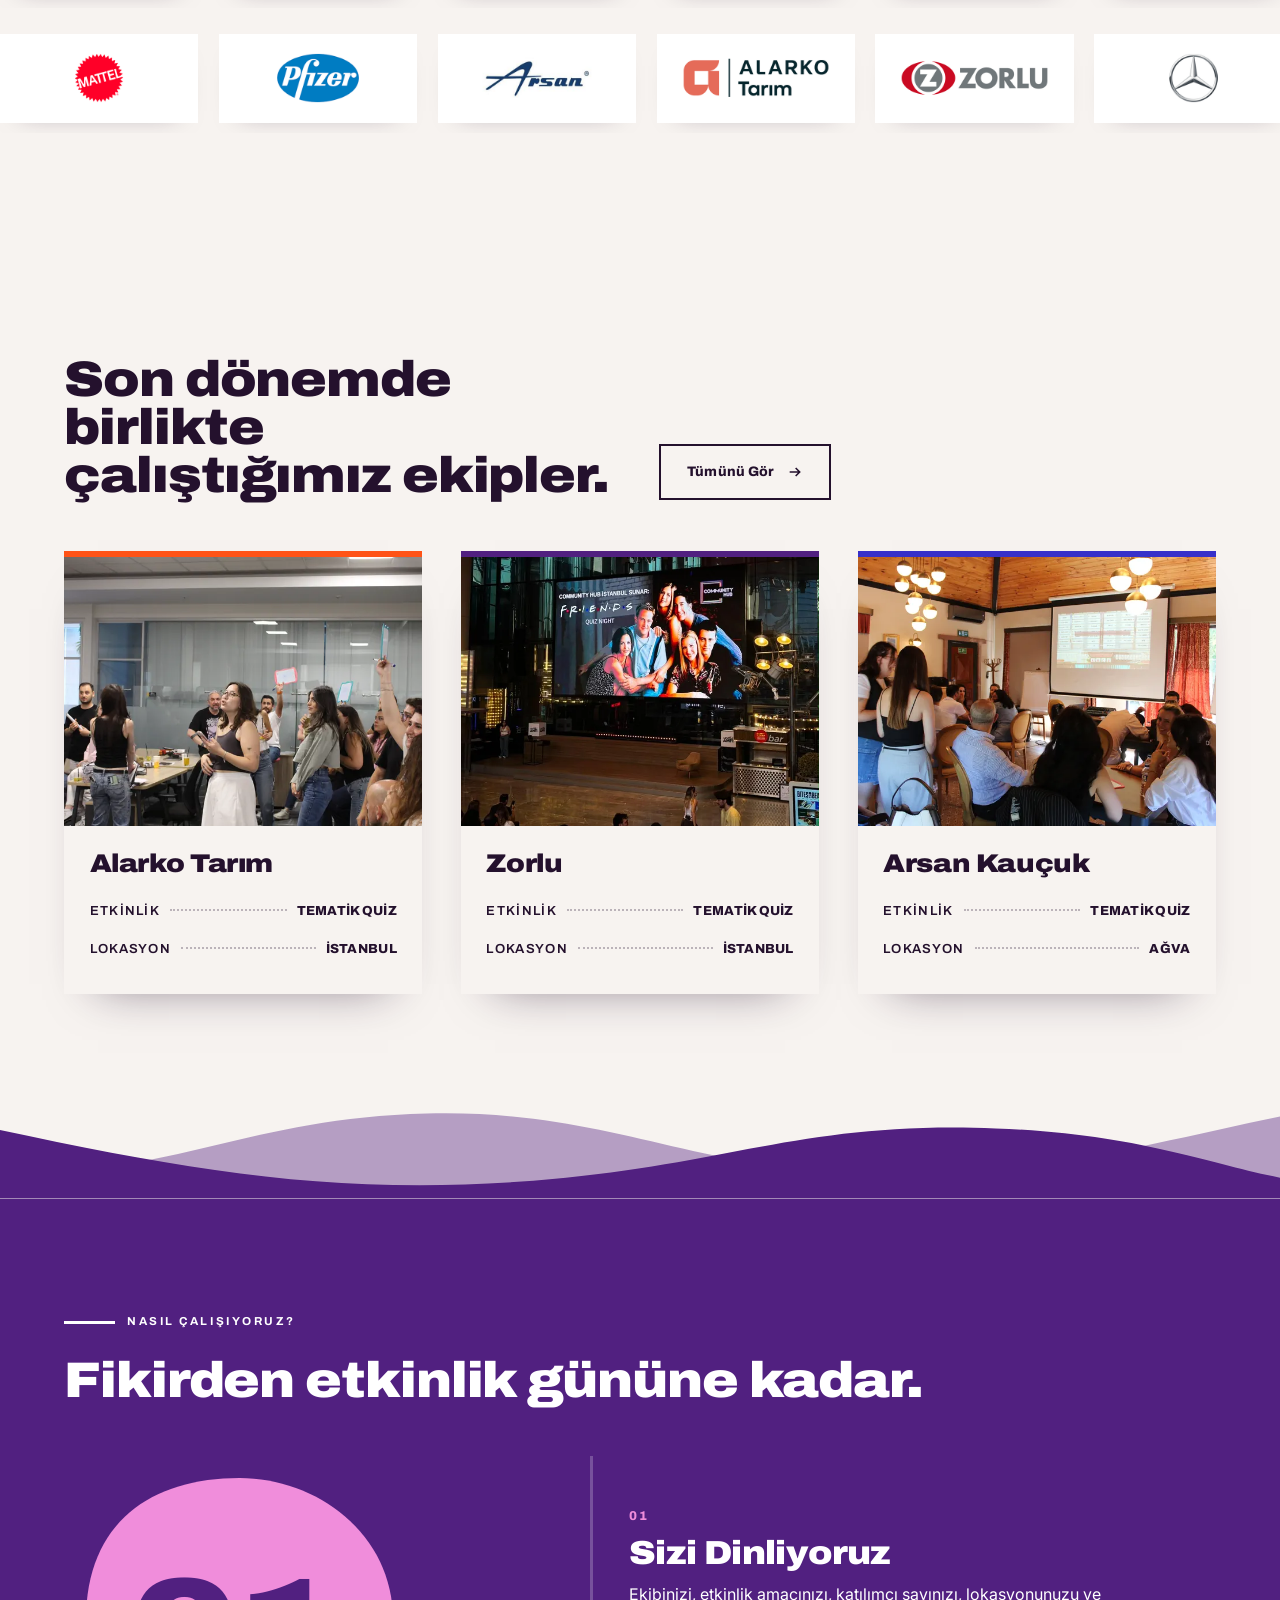
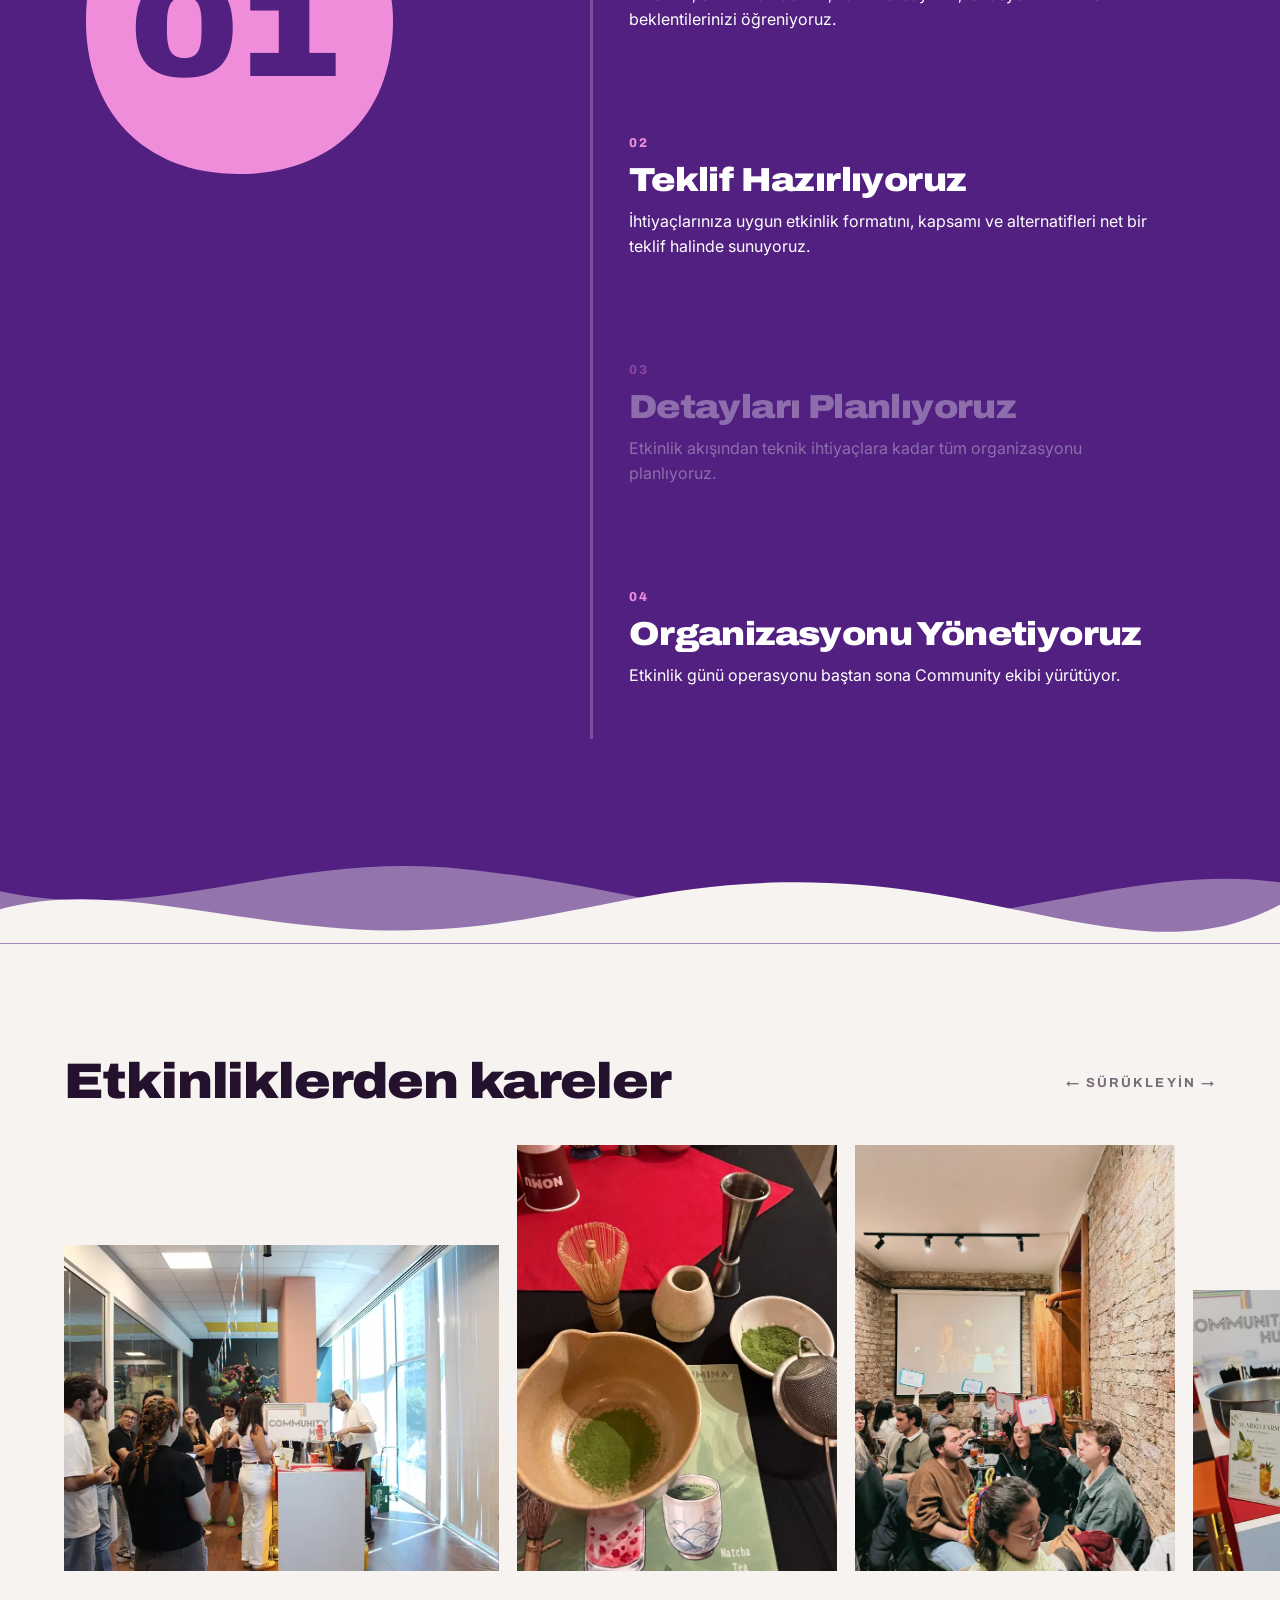
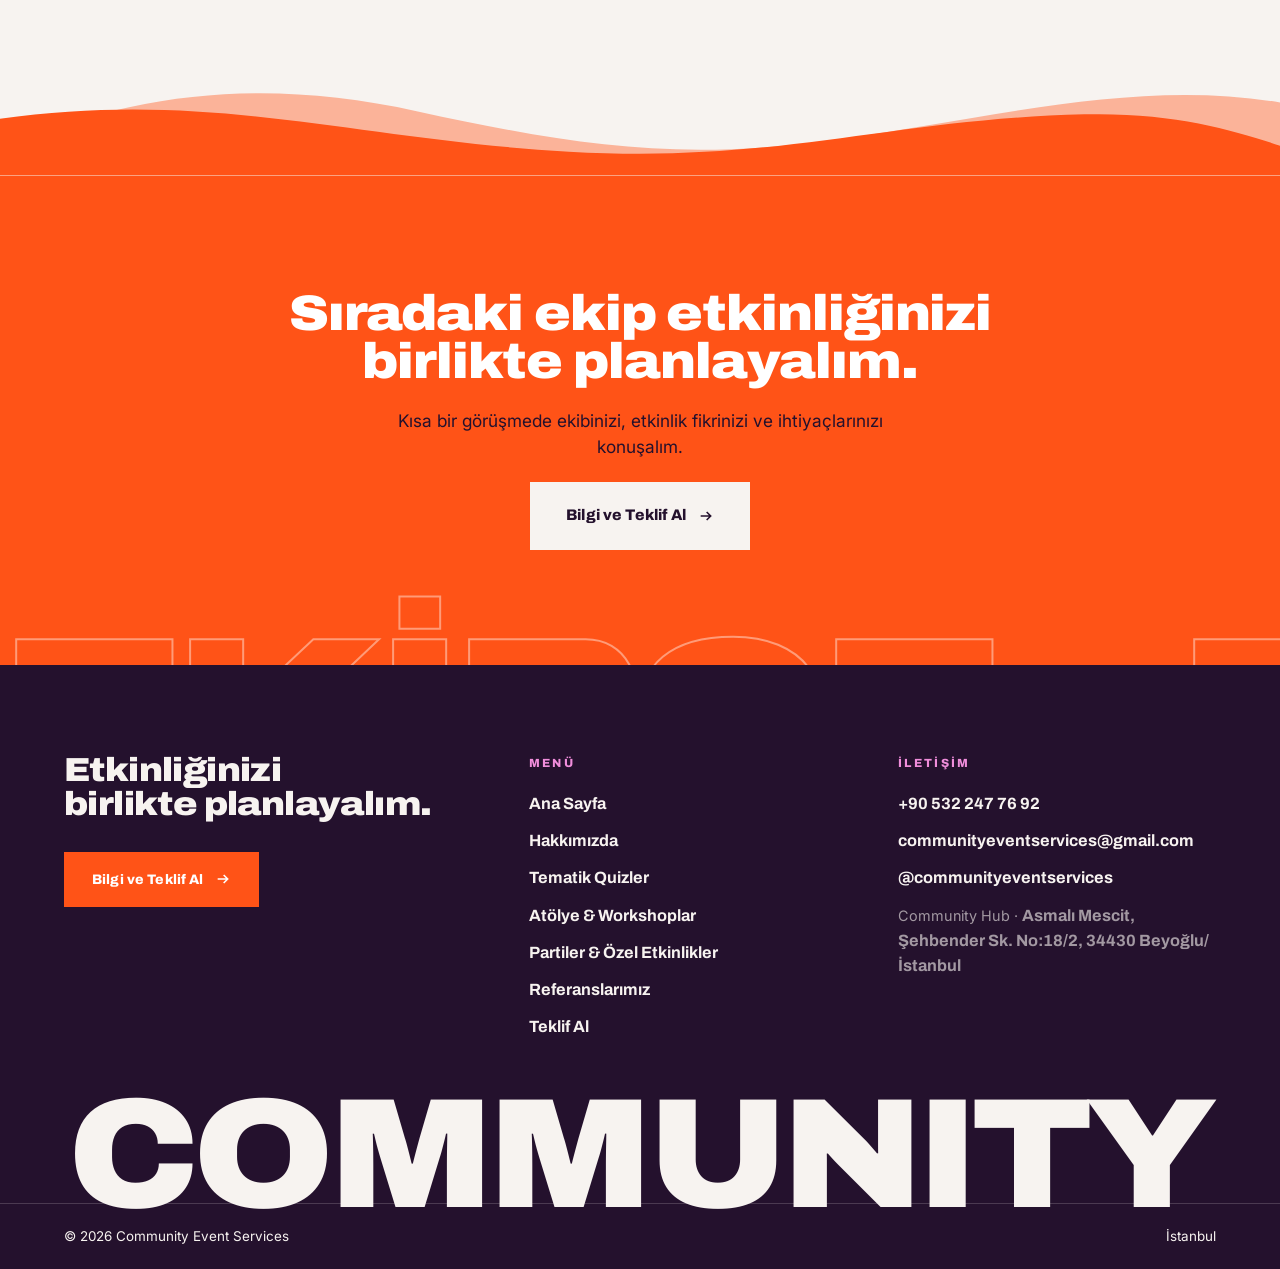
==== commit 0f8ae8aa: "Add files via upload" ====
--- a/index.html
+++ b/index.html
@@ -1,1299 +1,266 @@
 <!doctype html>
 <html lang="tr">
-  <head>
-    <meta charset="UTF-8" />
-    <meta name="viewport" content="width=device-width, initial-scale=1.0" />
-    <title>Community Event Services</title>
-    <meta
-      name="description"
-      content="Community Event Services; düğün, nişan, kurumsal etkinlik, workshop ve özel davetler için profesyonel bar catering servisidir."
-     />
-    
-    <!-- Google tag (gtag.js) -->
-    <script async src="https://www.googletagmanager.com/gtag/js?id=AW-18308903919"></script>
-
-    <script>
-      window.dataLayer = window.dataLayer || [];
-
-      function gtag() {
-        dataLayer.push(arguments);
-      }
-
-      gtag("js", new Date());
-      gtag("config", "AW-18308903919");
-
-      function reportEmailConversion(url) {
-        const callback = function () {
-          if (typeof url !== "undefined") {
-            window.location.href = url;
-          }
-        };
-
-        gtag("event", "conversion", {
-          send_to: "AW-18308903919/4ATBCLewws4cEO_nrppE",
-          event_callback: callback,
-          event_timeout: 2000
-        });
-
-        return false;
-      }
-
-      function reportWhatsAppConversion(url) {
-        gtag("event", "conversion", {
-          send_to: "AW-18308903919/tP1zCLqwws4cEO_nrppE"
-        });
-
-        if (typeof url !== "undefined") {
-          window.open(url, "_blank", "noopener");
-        }
-
-        return false;
-      }
-    </script>
-
-    <!-- Meta Pixel Code -->
-    <script>
-      !function(f,b,e,v,n,t,s)
-      {if(f.fbq)return;n=f.fbq=function(){n.callMethod?
-      n.callMethod.apply(n,arguments):n.queue.push(arguments)};
-      if(!f._fbq)f._fbq=n;n.push=n;n.loaded=!0;n.version='2.0';
-      n.queue=[];t=b.createElement(e);t.async=!0;
-      t.src=v;s=b.getElementsByTagName(e)[0];
-      s.parentNode.insertBefore(t,s)}(window, document,'script',
-      'https://connect.facebook.net/en_US/fbevents.js');
-
-      fbq('init', '27634679052857918');
-      fbq('track', 'PageView');
-    </script>
-
-    <noscript>
-      <img height="1" width="1" style="display:none"
-        src="https://www.facebook.com/tr?id=27634679052857918&ev=PageView&noscript=1"
-      />
-    </noscript>
-    <!-- End Meta Pixel Code -->
-    
-    <style>
-      :root {
-        --cream: #f8f5ef;
-        --white: #ffffff;
-        --ink: #171717;
-        --green: #1f2e1b;
-        --green-2: #2f3c2b;
-        --green-3: #617058;
-        --pastel: #dfe8bc;
-        --dark: #11150f;
-        --soft-border: rgba(31, 46, 27, 0.12);
-        --max: 1280px;
-      }
-
-      * {
-        box-sizing: border-box;
-      }
-
-      html {
-        scroll-behavior: smooth;
-      }
-
-      body {
-        margin: 0;
-        background: var(--cream);
-        color: var(--ink);
-        font-family: Arial, Helvetica, sans-serif;
-        -webkit-font-smoothing: antialiased;
-      }
-
-      img,
-      video,
-      svg {
-        display: block;
-      }
-
-      img,
-      video {
-        width: 100%;
-        height: 100%;
-        object-fit: cover;
-      }
-
-      a {
-        color: inherit;
-        text-decoration: none;
-      }
-
-      figure {
-        margin: 0;
-      }
-
-      .serif {
-        font-family: Georgia, "Times New Roman", serif;
-        letter-spacing: -0.035em;
-        font-weight: 400;
-      }
-
-      .container {
-        width: min(100% - 32px, var(--max));
-        margin-inline: auto;
-      }
-
-      .section {
-        padding: 88px 0;
-      }
-
-      .eyebrow {
-        margin: 0;
-        color: var(--green-3);
-        font-size: 11px;
-        line-height: 1.2;
-        letter-spacing: 0.28em;
-        text-transform: uppercase;
-      }
-
-      .eyebrow.light {
-        color: rgba(255, 255, 255, 0.62);
-      }
-
-      .btn {
-        display: inline-flex;
-        align-items: center;
-        justify-content: center;
-        gap: 10px;
-        min-height: 46px;
-        padding: 13px 20px;
-        border-radius: 999px;
-        border: 1px solid var(--green);
-        background: var(--green);
-        color: var(--white);
-        font-size: 14px;
-        font-weight: 700;
-        transition: 0.25s ease;
-        cursor: pointer;
-      }
-
-      .btn:hover {
-        transform: translateY(-1px);
-        background: #34452d;
-      }
-
-      .btn.light {
-        border-color: rgba(255, 255, 255, 0.45);
-        background: var(--white);
-        color: var(--green);
-      }
-
-      .btn.outline-light {
-        border-color: rgba(255, 255, 255, 0.35);
-        background: rgba(255, 255, 255, 0.06);
-        color: var(--white);
-      }
-
-      .btn.outline-light:hover {
-        background: var(--white);
-        color: var(--green);
-      }
-
-      .btn.outline {
-        border-color: rgba(31, 46, 27, 0.2);
-        background: transparent;
-        color: var(--green);
-      }
-
-      .btn.outline:hover {
-        background: rgba(31, 46, 27, 0.08);
-      }
-
-      .site-header {
-        position: fixed;
-        z-index: 50;
-        top: 0;
-        right: 0;
-        left: 0;
-        border-bottom: 1px solid rgba(255, 255, 255, 0.12);
-        background: rgba(17, 21, 15, 0.46);
-        color: var(--white);
-        backdrop-filter: blur(18px);
-      }
-
-      .header-inner {
-        display: flex;
-        align-items: center;
-        justify-content: space-between;
-        width: min(100% - 32px, var(--max));
-        margin-inline: auto;
-        padding: 13px 0;
-      }
-
-      .logo {
-        display: inline-flex;
-        align-items: center;
-        width: 172px;
-      }
-
-      .logo img {
-        width: 100%;
-        height: auto;
-        object-fit: contain;
-      }
-
-      .nav {
-        display: flex;
-        gap: 28px;
-        color: rgba(255, 255, 255, 0.72);
-        font-size: 11px;
-        letter-spacing: 0.18em;
-        text-transform: uppercase;
-      }
-
-      .nav a:hover {
-        color: var(--white);
-      }
-
-      .header-actions {
-        display: flex;
-        align-items: center;
-        gap: 12px;
-      }
-
-      .header-phone {
-        display: inline-flex;
-        align-items: center;
-        gap: 8px;
-        color: rgba(255, 255, 255, 0.78);
-        font-size: 12px;
-        font-weight: 700;
-        letter-spacing: 0.04em;
-        white-space: nowrap;
-        transition: 0.25s ease;
-      }
-
-      .header-phone:hover {
-        color: var(--white);
-      }
-
-      .phone-icon {
-        width: 16px;
-        height: 16px;
-        flex: 0 0 auto;
-      }
-
-      .contact-phone {
-        gap: 9px;
-      }
-
-      .header-cta {
-        padding: 10px 16px;
-        border: 1px solid rgba(255, 255, 255, 0.24);
-        border-radius: 999px;
-        font-size: 11px;
-        letter-spacing: 0.16em;
-        text-transform: uppercase;
-        transition: 0.25s ease;
-        cursor: pointer;
-      }
-
-      .header-cta:hover {
-        background: var(--white);
-        color: var(--green);
-      }
-
-      .hero {
-        position: relative;
-        min-height: 100svh;
-        overflow: hidden;
-        background: var(--dark);
-        color: var(--white);
-      }
-
-      .hero-video {
-        position: absolute;
-        inset: 0;
-      }
-
-      .hero::after {
-        content: "";
-        position: absolute;
-        inset: 0;
-        background:
-          radial-gradient(circle at 20% 18%, rgba(223, 232, 188, 0.2), transparent 34%),
-          linear-gradient(180deg, rgba(17, 21, 15, 0.24), rgba(17, 21, 15, 0.76));
-      }
-
-      .hero-content {
-        position: relative;
-        z-index: 2;
-        display: flex;
-        align-items: flex-end;
-        min-height: 100svh;
-        padding: 140px 0 64px;
-      }
-
-      .hero h1 {
-        max-width: 900px;
-        margin: 0;
-        font-size: clamp(42px, 8vw, 92px);
-        line-height: 0.98;
-      }
-
-      .hero p.copy {
-        max-width: 680px;
-        margin: 24px 0 0;
-        color: rgba(255, 255, 255, 0.8);
-        font-size: 18px;
-        line-height: 1.7;
-      }
-
-      .hero-actions {
-        display: flex;
-        flex-wrap: wrap;
-        gap: 12px;
-        margin-top: 32px;
-      }
-
-      .intro-media {
-        aspect-ratio: 16 / 9;
-        overflow: hidden;
-        border: 1px solid var(--soft-border);
-        border-radius: 32px;
-        background: var(--pastel);
-      }
-
-      @media (min-width: 768px) {
-        .intro-media {
-          aspect-ratio: 3942 / 1536;
-        }
-      }
-
-      .intro-copy {
-        max-width: 850px;
-        margin-top: 40px;
-      }
-
-      .intro-copy h2,
-      .section-title,
-      .dark-section h2,
-      .community h2,
-      .cta h2 {
-        margin: 18px 0 0;
-        color: var(--green);
-        font-size: clamp(38px, 6vw, 64px);
-        line-height: 1.02;
-      }
-
-      .intro-copy p,
-      .section-lead,
-      .community p,
-      .cta p {
-        max-width: 680px;
-        color: rgba(0, 0, 0, 0.64);
-        font-size: 16px;
-        line-height: 1.85;
-      }
-
-      .intro-copy p {
-        margin: 24px 0 0;
-      }
-
-      .tags {
-        position: relative;
-        overflow: hidden;
-        margin-top: 32px;
-        border: 1px solid var(--soft-border);
-        border-radius: 999px;
-        background: var(--white);
-      }
-
-      .tags::before,
-      .tags::after {
-        content: "";
-        position: absolute;
-        z-index: 2;
-        top: 0;
-        bottom: 0;
-        width: 56px;
-        pointer-events: none;
-      }
-
-      .tags::before {
-        left: 0;
-        background: linear-gradient(90deg, var(--white), transparent);
-      }
-
-      .tags::after {
-        right: 0;
-        background: linear-gradient(270deg, var(--white), transparent);
-      }
-
-      .tag-track {
-        display: flex;
-        width: max-content;
-        gap: 12px;
-        padding: 8px;
-        animation: tag-marquee 24s linear infinite;
-      }
-
-      .tags:hover .tag-track {
-        animation-play-state: paused;
-      }
-
-      .tag {
-        display: flex;
-        flex: 0 0 auto;
-        align-items: center;
-        gap: 10px;
-        padding: 12px 18px;
-        border-radius: 999px;
-        background: var(--cream);
-        color: rgba(0, 0, 0, 0.7);
-        font-size: 14px;
-        white-space: nowrap;
-      }
-
-      .tag::before {
-        content: "✓";
-        color: var(--green-3);
-      }
-
-      @keyframes tag-marquee {
-        from {
-          transform: translateX(0);
-        }
-        to {
-          transform: translateX(-50%);
-        }
-      }
-
-      .services-section {
-        background: var(--white);
-      }
-
-      .section-head {
-        max-width: 920px;
-        margin-bottom: 40px;
-      }
-
-      .section-title.single-line {
-        white-space: nowrap;
-        font-size: clamp(40px, 5vw, 60px);
-      }
-
-      .services-grid {
-        display: grid;
-        grid-template-columns: repeat(2, minmax(0, 1fr));
-        gap: 1px;
-        overflow: hidden;
-        border: 1px solid var(--soft-border);
-        border-radius: 32px;
-        background: var(--soft-border);
-      }
-
-      .service-card {
-        min-height: 300px;
-        padding: 32px;
-        background: var(--cream);
-        transition: 0.25s ease;
-      }
-
-      .service-card:hover {
-        background: #eff3df;
-      }
-
-      .service-top {
-        display: flex;
-        justify-content: space-between;
-        align-items: center;
-        margin-bottom: 32px;
-      }
-
-      .service-number {
-        width: 44px;
-        height: 44px;
-        display: grid;
-        place-items: center;
-        border: 1px solid rgba(31, 46, 27, 0.16);
-        border-radius: 999px;
-        color: var(--green);
-        font-family: Georgia, "Times New Roman", serif;
-        font-size: 18px;
-      }
-
-      .service-card h3 {
-        margin: 0;
-        color: var(--green);
-        font-family: Georgia, "Times New Roman", serif;
-        font-size: 30px;
-        font-weight: 400;
-        letter-spacing: -0.02em;
-      }
-
-      .service-card p {
-        margin: 18px 0 0;
-        color: rgba(0, 0, 0, 0.62);
-        font-size: 14px;
-        line-height: 1.8;
-      }
-
-      .mini-link {
-        display: inline-block;
-        margin-top: 24px;
-        color: var(--green);
-        font-size: 14px;
-        font-weight: 700;
-        text-decoration: underline;
-        text-decoration-color: rgba(31, 46, 27, 0.25);
-        text-underline-offset: 8px;
-      }
-
-      .event-grid {
-        display: grid;
-        grid-template-columns: 1.05fr 0.95fr;
-        gap: 48px;
-        align-items: center;
-      }
-
-      .event-feature {
-        overflow: hidden;
-        min-height: 520px;
-        border-radius: 32px;
-        background: var(--green-2);
-      }
-
-      .event-image {
-        width: 100%;
-        height: 100%;
-        min-height: 520px;
-      }
-
-      .event-content {
-        max-width: 620px;
-        padding: 0;
-      }
-
-      .event-content h2 {
-        margin: 0;
-        color: var(--green);
-        font-size: clamp(38px, 5vw, 62px);
-        line-height: 1.03;
-      }
-
-      .event-content p {
-        color: rgba(0, 0, 0, 0.64);
-        font-size: 16px;
-        line-height: 1.85;
-      }
-
-      .dark-section {
-        background: var(--dark);
-        color: var(--white);
-      }
-
-      .dark-grid {
-        display: grid;
-        grid-template-columns: 0.82fr 1.18fr;
-        gap: 48px;
-        align-items: center;
-      }
-
-      .dark-section h2 {
-        color: var(--white);
-      }
-
-      .dark-section p {
-        color: rgba(255, 255, 255, 0.68);
-        font-size: 16px;
-        line-height: 1.85;
-      }
-
-      .photo-grid {
-        display: grid;
-        grid-template-columns: 1.05fr 0.95fr;
-        gap: 24px;
-      }
-
-      .photo-card {
-        position: relative;
-        overflow: hidden;
-        min-height: 420px;
-        border: 1px solid rgba(255, 255, 255, 0.12);
-        border-radius: 24px;
-        background: #0f130e;
-      }
-
-      .photo-card.small {
-        min-height: 420px;
-      }
-
-      .community-grid {
-        display: grid;
-        grid-template-columns: 1.15fr 0.85fr;
-        gap: 48px;
-        align-items: center;
-      }
-
-      .community-photos {
-        display: grid;
-        grid-template-columns: repeat(2, minmax(0, 1fr));
-        gap: 24px;
-      }
-
-      .community .photo-card {
-        min-height: 390px;
-        border-color: var(--soft-border);
-      }
-
-      .process-grid {
-        display: grid;
-        grid-template-columns: repeat(4, minmax(0, 1fr));
-        gap: 16px;
-      }
-
-      .process-card {
-        padding: 26px;
-        border: 1px solid var(--soft-border);
-        border-radius: 24px;
-        background: var(--white);
-      }
-
-      .process-card .num {
-        color: #becb93;
-        font-family: Georgia, "Times New Roman", serif;
-        font-size: 48px;
-        line-height: 1;
-      }
-
-      .process-card h3 {
-        min-height: 58px;
-        margin: 32px 0 0;
-        color: var(--green);
-        font-family: Georgia, "Times New Roman", serif;
-        font-size: 24px;
-        font-weight: 400;
-        line-height: 1.15;
-      }
-
-      .process-card p,
-      .process-note {
-        color: rgba(0, 0, 0, 0.6);
-        font-size: 14px;
-        line-height: 1.8;
-      }
-
-      .process-note {
-        max-width: 600px;
-        margin: 32px 0 0;
-      }
-
-      .cta-wrap {
-        padding-bottom: 32px;
-      }
-
-      .cta {
-        overflow: hidden;
-        border-radius: 40px;
-        background: var(--pastel);
-        color: var(--green);
-      }
-
-      .cta-grid {
-        display: grid;
-        grid-template-columns: 1fr 0.8fr;
-      }
-
-      .cta-copy {
-        padding: 64px;
-      }
-
-      .cta h2 {
-        color: var(--green);
-      }
-
-      .cta-actions {
-        display: flex;
-        flex-wrap: wrap;
-        gap: 12px;
-        margin-top: 32px;
-      }
-
-      .cta-photo {
-        position: relative;
-        min-height: 360px;
-        overflow: hidden;
-        background: var(--green);
-      }
-
-      .cta-photo::after {
-        content: "";
-        position: absolute;
-        inset: 0;
-        opacity: 0.24;
-        background: repeating-linear-gradient(90deg, #fff 0, #fff 18px, transparent 18px, transparent 42px);
-      }
-
-      footer {
-        padding: 40px 0;
-      }
-
-      .footer-inner {
-        display: flex;
-        justify-content: space-between;
-        align-items: center;
-        gap: 20px;
-        padding-top: 28px;
-        border-top: 1px solid var(--soft-border);
-        color: rgba(0, 0, 0, 0.45);
-        font-size: 11px;
-        letter-spacing: 0.2em;
-        text-transform: uppercase;
-      }
-
-      .footer-social {
-        display: inline-flex;
-        align-items: center;
-        gap: 10px;
-        color: rgba(0, 0, 0, 0.62);
-        letter-spacing: 0.08em;
-        text-transform: none;
-        transition: 0.25s ease;
-      }
-
-      .footer-social:hover {
-        color: var(--green);
-      }
-
-      .footer-social svg {
-        width: 18px;
-        height: 18px;
-      }
-
-      @media (max-width: 900px) {
-        .nav {
-          display: none;
-        }
-
-        .header-actions {
-          gap: 10px;
-        }
-
-        .header-phone {
-          font-size: 11px;
-        }
-
-        .section {
-          padding: 64px 0;
-        }
-
-        .hero-content {
-          padding-bottom: 48px;
-        }
-
-        .hero p.copy {
-          font-size: 16px;
-        }
-
-        .event-grid,
-        .dark-grid,
-        .community-grid,
-        .cta-grid {
-          grid-template-columns: 1fr;
-        }
-
-        .services-grid {
-          grid-template-columns: repeat(2, minmax(0, 1fr));
-          border-radius: 24px;
-        }
-
-        .service-card {
-          min-height: 220px;
-          padding: 20px;
-        }
-
-        .service-top {
-          margin-bottom: 20px;
-        }
-
-        .service-card h3 {
-          font-size: 22px;
-        }
-
-        .service-card p {
-          font-size: 12px;
-          line-height: 1.6;
-          margin-top: 12px;
-        }
-
-        .mini-link {
-          font-size: 12px;
-          margin-top: 16px;
-        }
-
-        .dark-section .photo-grid {
-          grid-template-columns: repeat(2, minmax(0, 1fr));
-          gap: 12px;
-        }
-
-        .dark-section .photo-card,
-        .dark-section .photo-card.small {
-          min-height: 180px;
-        }
-
-        .community-photos {
-          grid-template-columns: repeat(2, minmax(0, 1fr));
-          gap: 12px;
-          order: 2;
-        }
-
-        .community-grid > div:last-child {
-          order: 1;
-        }
-
-        .community .photo-card {
-          min-height: 180px;
-        }
-
-        .section-title.single-line {
-          white-space: normal;
-        }
-
-        .event-feature {
-          min-height: 360px;
-        }
-
-        .event-image {
-          min-height: 360px;
-        }
-
-        .dark-grid,
-        .community-grid {
-          gap: 32px;
-        }
-
-        .process-grid {
-          display: flex;
-          gap: 14px;
-          overflow-x: auto;
-          padding: 2px 16px 18px 0;
-          margin-right: -16px;
-          scroll-snap-type: x mandatory;
-          -webkit-overflow-scrolling: touch;
-        }
-
-        .process-card {
-          flex: 0 0 min(78vw, 340px);
-          scroll-snap-align: start;
-        }
-
-        .process-grid::-webkit-scrollbar {
-          height: 4px;
-        }
-
-        .process-grid::-webkit-scrollbar-thumb {
-          background: rgba(31, 46, 27, 0.22);
-          border-radius: 999px;
-        }
-
-        .cta-copy {
-          padding: 36px 24px;
-        }
-
-        .footer-inner {
-          flex-direction: column;
-          align-items: flex-start;
-        }
-      }
-
-      @media (max-width: 520px) {
-        .header-cta {
-          padding: 9px 12px;
-          letter-spacing: 0.1em;
-        }
-
-        .header-phone span {
-          display: none;
-        }
-
-        .header-phone {
-          width: 38px;
-          height: 38px;
-          justify-content: center;
-          border: 1px solid rgba(255, 255, 255, 0.24);
-          border-radius: 999px;
-        }
-
-        .logo {
-          width: 138px;
-        }
-
-        .hero h1 {
-          font-size: 44px;
-        }
-
-        .btn {
-          width: 100%;
-        }
-
-        .service-card,
-        .process-card {
-          padding: 24px;
-        }
-
-        .service-card {
-          min-height: 190px;
-          padding: 14px;
-        }
-
-        .service-number {
-          width: 32px;
-          height: 32px;
-          font-size: 13px;
-        }
-
-        .service-top {
-          margin-bottom: 14px;
-        }
-
-        .service-card h3 {
-          font-size: 18px;
-          line-height: 1.08;
-        }
-
-        .service-card p {
-          font-size: 11px;
-          line-height: 1.45;
-          margin-top: 10px;
-        }
-
-        .mini-link {
-          font-size: 11px;
-          margin-top: 12px;
-          text-underline-offset: 5px;
-        }
-
-        .dark-section .photo-card,
-        .dark-section .photo-card.small,
-        .community .photo-card {
-          min-height: 150px;
-        }
-      }
-    </style>
-  </head>
-
-  <body>
-    <header class="site-header">
-      <div class="header-inner">
-        <a class="logo" href="#top" aria-label="Community Event Services ana sayfa">
-          <img src="./ces%20logo%20beyaz%281%29.png" alt="Community Event Services" />
-        </a>
-
-        <nav class="nav" aria-label="Ana menü">
-          <a href="#hizmetler">Hizmetler</a>
-          <a href="#etkinlikler">Etkinlikler</a>
-          <a href="#catering">Catering</a>
-          <a href="#workshop">Workshop</a>
-          <a href="#iletisim">İletişim</a>
-        </nav>
-
-        <div class="header-actions">
-          <a class="header-phone" href="tel:+905428055334" aria-label="Telefon ile ara: +90 542 805 53 34">
-            <svg class="phone-icon" viewBox="0 0 24 24" fill="none" stroke="currentColor" stroke-width="1.8" stroke-linecap="round" stroke-linejoin="round" aria-hidden="true">
-              <path d="M22 16.92v3a2 2 0 0 1-2.18 2 19.8 19.8 0 0 1-8.63-3.07 19.5 19.5 0 0 1-6-6A19.8 19.8 0 0 1 2.12 4.18 2 2 0 0 1 4.11 2h3a2 2 0 0 1 2 1.72c.12.9.32 1.77.6 2.6a2 2 0 0 1-.45 2.11L8.09 9.91a16 16 0 0 0 6 6l1.48-1.17a2 2 0 0 1 2.11-.45c.83.28 1.7.48 2.6.6A2 2 0 0 1 22 16.92Z" />
-            </svg>
-            <span>+90 542 805 53 34</span>
-          </a>
-
-          <a class="header-cta" href="mailto:communityeventservices@gmail.com">Teklif Al</a>
-        </div>
+<head>
+<meta charset="utf-8">
+<meta name="viewport" content="width=device-width,initial-scale=1">
+<title>Community Event Services — Şirket Etkinlikleri, Tematik Quizler ve Atölyeler</title>
+<meta name="description" content="Şirketler ve ekipler için tematik quiz etkinlikleri, kokteyl ve matcha workshopları, tuval boyama, vision board atölyeleri ve tematik partiler. İstanbul'da uçtan uca etkinlik tasarımı ve yönetimi.">
+<meta name="theme-color" content="#F7F3F0">
+<link rel="canonical" href="https://communityeventservices.com/index.html">
+<meta property="og:type" content="website">
+<meta property="og:locale" content="tr_TR">
+<meta property="og:site_name" content="Community Event Services">
+<meta property="og:title" content="Community Event Services — Şirket Etkinlikleri, Tematik Quizler ve Atölyeler">
+<meta property="og:description" content="Şirketler ve ekipler için tematik quiz etkinlikleri, kokteyl ve matcha workshopları, tuval boyama, vision board atölyeleri ve tematik partiler. İstanbul'da uçtan uca etkinlik tasarımı ve yönetimi.">
+<meta property="og:image" content="assets/img/og-default.jpg">
+<meta name="twitter:card" content="summary_large_image">
+<link rel="preconnect" href="https://fonts.googleapis.com">
+<link rel="preconnect" href="https://fonts.gstatic.com" crossorigin>
+<link href="https://fonts.googleapis.com/css2?family=Archivo:wdth,wght@62..125,400..900&family=Inter:wght@400;500;600&display=swap" rel="stylesheet">
+<link rel="stylesheet" href="assets/css/styles.css">
+<link rel="icon" href="assets/favicon.svg" type="image/svg+xml">
+<noscript><style>.rv,.rv-mask>*{opacity:1!important;transform:none!important}.hl::before{transform:scaleX(1)!important}.wipe,.cursor{display:none!important}</style></noscript>
+<script src="assets/js/config.js"></script>
+</head>
+<body>
+<a class="skip-link" href="#main">İçeriğe geç</a>
+<div class="wipe" aria-hidden="true"><span class="wipe__label"></span></div>
+<div class="cursor" aria-hidden="true"><span class="cursor__label"></span></div>
+<svg width="0" height="0" style="position:absolute" aria-hidden="true"><defs>
+<pattern id="pat-dots" width="22" height="22" patternUnits="userSpaceOnUse"><circle cx="4" cy="4" r="3" fill="currentColor"/></pattern>
+<pattern id="pat-squiggle" width="40" height="24" patternUnits="userSpaceOnUse"><path d="M0,12 q10,-11 20,0 t20,0" fill="none" stroke="currentColor" stroke-width="3"/></pattern>
+<pattern id="pat-tri" width="34" height="34" patternUnits="userSpaceOnUse"><path d="M8,26 L17,8 L26,26 Z" fill="currentColor"/></pattern>
+<pattern id="pat-arc" width="30" height="30" patternUnits="userSpaceOnUse"><path d="M0,26 a15,15 0 0 1 30,0" fill="none" stroke="currentColor" stroke-width="3"/></pattern>
+</defs></svg>
+<div class="ticker" aria-hidden="true"><div class="ticker__track"><span class="ticker__item">TEMATİK QUİZLER</span><span class="ticker__item">WORKSHOP</span><span class="ticker__item">ŞİRKET PARTİSİ</span><span class="ticker__item">TEAM BUILDING</span><span class="ticker__item">COMMUNITY HUB</span><span class="ticker__item">İSTANBUL</span><span class="ticker__item">TEMATİK QUİZLER</span><span class="ticker__item">WORKSHOP</span><span class="ticker__item">ŞİRKET PARTİSİ</span><span class="ticker__item">TEAM BUILDING</span><span class="ticker__item">COMMUNITY HUB</span><span class="ticker__item">İSTANBUL</span><span class="ticker__item">TEMATİK QUİZLER</span><span class="ticker__item">WORKSHOP</span><span class="ticker__item">ŞİRKET PARTİSİ</span><span class="ticker__item">TEAM BUILDING</span><span class="ticker__item">COMMUNITY HUB</span><span class="ticker__item">İSTANBUL</span><span class="ticker__item">TEMATİK QUİZLER</span><span class="ticker__item">WORKSHOP</span><span class="ticker__item">ŞİRKET PARTİSİ</span><span class="ticker__item">TEAM BUILDING</span><span class="ticker__item">COMMUNITY HUB</span><span class="ticker__item">İSTANBUL</span></div></div>
+<header class="header">
+ <div class="wrap header__inner">
+  <a class="logo" href="index.html" aria-label="Community Event Services ana sayfa">
+    <span class="logo__mark">COMMUNITY</span><span class="logo__sub">event services</span>
+  </a>
+  <nav class="nav" aria-label="Ana menü">
+    <a class="nav__link" href="index.html" aria-current="page">Ana Sayfa</a><a class="nav__link" href="hakkimizda.html">Hakkımızda</a>
+    <div class="nav__group">
+      <button class="nav__link" aria-expanded="false" aria-haspopup="true">Hizmetlerimiz</button>
+      <div class="nav__panel"><a href="tematik-quizler.html">Tematik Quizler</a><a href="workshoplar.html">Atölye & Workshoplar</a><a href="partiler.html">Partiler & Özel Etkinlikler</a></div>
+    </div>
+    <a class="nav__link" href="referanslarimiz.html">Referanslarımız</a>
+  </nav>
+  <div class="header__actions">
+    <a class="icon-link icon-link--wa" data-c="wa-link" href="#" target="_blank" rel="noopener" aria-label="WhatsApp ile yazın"><svg viewBox="0 0 24 24"><path d="M12 2a10 10 0 0 0-8.6 15.1L2 22l5.1-1.3A10 10 0 1 0 12 2Zm5.5 14.1c-.2.6-1.2 1.2-1.7 1.2-.5.1-1 .1-1.6-.1-.4-.1-.9-.3-1.5-.6-2.6-1.1-4.3-3.7-4.4-3.9-.1-.2-1-1.4-1-2.6 0-1.2.6-1.8.9-2.1.2-.2.5-.3.7-.3h.5c.2 0 .4 0 .6.5.2.5.8 1.8.8 2 .1.1.1.3 0 .4l-.3.5-.4.4c-.1.1-.3.3-.1.6.2.3.7 1.2 1.6 2 1.1.9 1.9 1.2 2.2 1.3.3.1.4.1.6-.1.2-.2.7-.8.9-1.1.2-.3.4-.2.6-.1l1.9.9c.2.1.4.2.4.3.1.2.1.7-.1 1.3Z"/></svg></a>
+    <a class="icon-link icon-link--mail" data-c="mail-link" href="#" aria-label="E-posta gönderin"><svg viewBox="0 0 24 24"><path d="M2 5h20v14H2z" fill="none" stroke="currentColor" stroke-width="2"/><path d="M2 6l10 7 10-7" fill="none" stroke="currentColor" stroke-width="2"/></svg></a>
+    <a class="btn btn--accent" href="teklif-al.html" data-magnetic data-cursor="Teklif Al"><span>Bilgi ve Teklif Al</span><svg viewBox="0 0 24 24" aria-hidden="true"><path d="M4 12h15M13 6l6 6-6 6"/></svg></a>
+    <button class="burger" aria-expanded="false" aria-label="Menüyü aç"><span></span></button>
+  </div>
+ </div>
+</header>
+<div class="menu" role="dialog" aria-modal="true" aria-label="Menü">
+  <div class="menu__top">
+    <span class="logo__mark">COMMUNITY</span>
+    <button class="menu__close" aria-label="Menüyü kapat">✕</button>
+  </div>
+  <ul class="menu__list"><li><a href="index.html">Ana Sayfa</a></li><li><a href="hakkimizda.html">Hakkımızda</a></li>
+    <li aria-hidden="true" style="opacity:.6;font-family:var(--display);font-weight:800;font-size:.78rem;letter-spacing:.2em;padding-top:16px">HİZMETLERİMİZ</li>
+    <li><ul class="menu__list menu__sub"><li><a href="tematik-quizler.html">Tematik Quizler</a></li><li><a href="workshoplar.html">Atölye & Workshoplar</a></li><li><a href="partiler.html">Partiler & Özel Etkinlikler</a></li></ul></li>
+    <li><a href="referanslarimiz.html">Referanslarımız</a></li><li><a href="teklif-al.html">Teklif Al</a></li></ul>
+  <div class="menu__foot">
+    <div class="sticker " aria-hidden="true" style="--st-bg:#D8EE8A;--st-fg:#24112D;--st-ring:#24112D;--rot:-14deg">HADİ<br>BAŞLAYALIM</div>
+    <a class="btn btn--light" data-c="wa-link" href="#" target="_blank" rel="noopener"><span>WhatsApp</span><svg viewBox="0 0 24 24" aria-hidden="true"><path d="M4 12h15M13 6l6 6-6 6"/></svg></a>
+    <a class="btn btn--outline" data-c="mail-link" href="#"><span>E-posta</span><svg viewBox="0 0 24 24" aria-hidden="true"><path d="M4 12h15M13 6l6 6-6 6"/></svg></a>
+  </div>
+</div>
+<main id="main">
+<section class="hero block block--cream">
+ <div class="confetti" aria-hidden="true">
+   <i class="cf-dot" data-mouse="28" style="left:6%;top:16%;width:18px;height:18px;background:#3730C9"></i>
+   <i class="cf-tri" data-mouse="-34" style="left:52%;top:8%;color:#F08DDB"></i>
+   <i class="cf-arc" data-mouse="22" style="left:3%;bottom:22%;width:64px;height:64px;color:#FF5317"></i>
+   <i class="cf-sq" data-mouse="-20" style="left:44%;bottom:12%;width:22px;height:22px;background:#D8EE8A"></i>
+   <i class="cf-dot" data-mouse="30" style="left:30%;top:4%;width:11px;height:11px;background:#FF5317"></i>
+ </div>
+ <div class="wrap hero__inner">
+   <div class="hero__head">
+     <h1 class="display t-hero rv">Şirket etkinliğini <span class="hl hl--orange hl--r1">ekibin günlerce konuştuğu</span> bir <span class="hl hl--lime hl--r2">deneyime</span> dönüştürüyoruz.</h1>
+     <p class="lede hero__body rv">Tematik quizlerden kokteyl workshoplarına, yaratıcı atölyelerden tematik partilere kadar şirketiniz ve ekibiniz için uçtan uca etkinlik deneyimleri tasarlıyor ve yönetiyoruz.</p>
+     <p class="hero__sec rv">Ofisinizde, Community Hub'da veya tercih ettiğiniz herhangi bir lokasyonda.</p>
+     <div class="hero__cta rv">
+       <a class="btn btn--accent btn--lg" href="teklif-al.html" data-magnetic data-cursor="Teklif Al"><span>Bilgi ve Teklif Al</span><svg viewBox="0 0 24 24" aria-hidden="true"><path d="M4 12h15M13 6l6 6-6 6"/></svg></a>
+       <a class="btn btn--outline btn--lg" href="#hizmetler"><span>Etkinlik Formatları</span><svg viewBox="0 0 24 24" aria-hidden="true"><path d="M4 12h15M13 6l6 6-6 6"/></svg></a>
+     </div>
+   </div>
+   <div class="hero__collage">
+     <div class="hero__ph hero__ph--a" data-mouse="12"><img class="ph ph--arch" src="assets/img/kokteyl-03-700.webp" srcset="assets/img/kokteyl-03-700.webp 700w, assets/img/kokteyl-03-1200.webp 1200w" sizes="(max-width:560px) 92vw, (max-width:1179px) 52vw, 22vw" alt="Kokteyl workshopunda kadeh kaldıran ekip" width="1200" height="1600" loading="eager" fetchpriority="high" decoding="async"></div>
+     <div class="hero__ph hero__ph--b" data-mouse="-14" style="--rot:2.5deg"><img class="ph ph--block" src="assets/img/quiz-gece-01-700.webp" srcset="assets/img/quiz-gece-01-700.webp 700w, assets/img/quiz-gece-01-1400.webp 1400w" sizes="(max-width:560px) 46vw, (max-width:1179px) 44vw, 19vw" alt="Quiz etkinliğinde dolu salon" width="1400" height="1867" loading="lazy" decoding="async"></div>
+     <div class="hero__ph hero__ph--c" data-mouse="9"><img class="ph ph--circle" src="assets/img/kurumsal-quiz-02-700.webp" srcset="assets/img/kurumsal-quiz-02-700.webp 700w, assets/img/kurumsal-quiz-02-1400.webp 1400w" sizes="(max-width:560px) 46vw, (max-width:1179px) 28vw, 13vw" alt="Quiz etkinliğinde cevap kartı kaldıran ekip" width="1400" height="933" loading="lazy" decoding="async"></div>
+   </div>
+ </div>
+</section><svg class="blob" viewBox="0 0 1440 120" preserveAspectRatio="none" aria-hidden="true" style="background:#F7F3F0">
+<path d="M0,74 C120,34 260,96 420,102 C600,109 700,42 880,38 C1060,34 1180,98 1300,104 C1370,107 1410,86 1440,68 L1440,120 L0,120 Z" fill="#3730C9" opacity=".4" transform="translate(0,-14)"/>
+<path d="M0,64 C180,110 320,10 520,34 C720,58 820,120 1020,104 C1180,91 1300,30 1440,52 L1440,120 L0,120 Z" fill="#3730C9"/></svg>
+<section class="block block--blue section" id="hizmetler">
+ <div class="wrap">
+  <p class="eyebrow rv">Ne Yapıyoruz?</p>
+  <div class="grid g-2 mb-l" style="align-items:end">
+    <h2 class="display t-xl rv">Ekibiniz için doğru etkinlik formatını birlikte seçelim.</h2>
+    <p class="lede rv">Her şirketin dinamiği, ekibi ve etkinlikten beklentisi farklı. Bu nedenle farklı formatları şirketinizin ihtiyaçlarına göre özelleştiriyoruz.</p>
+  </div>
+  <div class="grid g-3 tickets" data-stagger><a class="ticket rv" href="tematik-quizler.html" data-tilt data-cursor="İncele" style="--tk:#512080">
+  <div class="ticket__media"><img src="assets/img/kurumsal-quiz-03-700.webp" srcset="assets/img/kurumsal-quiz-03-700.webp 700w, assets/img/kurumsal-quiz-03-1400.webp 1400w" sizes="(max-width:767px) 92vw, 32vw" alt="Ofiste düzenlenen quiz etkinliğinde el kaldıran ekip" width="1400" height="933" loading="lazy" decoding="async"><span class="ticket__tag">QUIZ</span></div>
+  <div class="ticket__perf" aria-hidden="true"></div>
+  <div class="ticket__body">
+    <span class="ticket__wm" aria-hidden="true">COMMUNITY</span>
+    <h3 class="display t-md ticket__title">Tematik Quiz Etkinlikleri</h3>
+    <p class="ticket__desc">Klasik bilgi yarışmalarından şirketinize özel hazırlanan quizlere kadar ekipleri bir araya getiren interaktif etkinlikler.</p>
+    <ul class="ticket__specs"><li>Süre<b>60–120 dk</b></li><li>Katılımcı<b>Esnek</b></li><li>Lokasyon<b>Esnek</b></li><li>Dahil<b>Sunucu + içerik</b></li></ul>
+    <div class="ticket__cta"><span class="btn btn--full"><span>Detayları Gör</span><svg viewBox="0 0 24 24" aria-hidden="true"><path d="M4 12h15M13 6l6 6-6 6"/></svg></span></div>
+  </div>
+</a><a class="ticket rv" href="workshoplar.html" data-tilt data-cursor="İncele" style="--tk:#D8EE8A">
+  <div class="ticket__media"><img src="assets/img/kokteyl-01-700.webp" srcset="assets/img/kokteyl-01-700.webp 700w, assets/img/kokteyl-01-1200.webp 1200w" sizes="(max-width:767px) 92vw, 32vw" alt="Kokteyl workshopu masasında malzemeler ve katılımcılar" width="1200" height="1600" loading="lazy" decoding="async"><span class="ticket__tag">ATÖLYE</span></div>
+  <div class="ticket__perf" aria-hidden="true"></div>
+  <div class="ticket__body">
+    <span class="ticket__wm" aria-hidden="true">COMMUNITY</span>
+    <h3 class="display t-md ticket__title">Atölye & Workshoplar</h3>
+    <p class="ticket__desc">Kokteyl workshoplarından matcha deneyimlerine, tuval boyamadan vision board çalışmalarına kadar yaratıcı ekip deneyimleri.</p>
+    <ul class="ticket__specs"><li>Süre<b>60–150 dk</b></li><li>Katılımcı<b>Esnek</b></li><li>Lokasyon<b>Esnek</b></li><li>Dahil<b>Eğitmen + malzeme</b></li></ul>
+    <div class="ticket__cta"><span class="btn btn--full"><span>Detayları Gör</span><svg viewBox="0 0 24 24" aria-hidden="true"><path d="M4 12h15M13 6l6 6-6 6"/></svg></span></div>
+  </div>
+</a><a class="ticket rv" href="partiler.html" data-tilt data-cursor="İncele" style="--tk:#FF5317">
+  <div class="ticket__media"><img src="assets/img/parti-beykoz-01-700.webp" srcset="assets/img/parti-beykoz-01-700.webp 700w, assets/img/parti-beykoz-01-1206.webp 1206w" sizes="(max-width:767px) 92vw, 32vw" alt="Beykoz'da açık havada düzenlenen özel etkinlik" width="1206" height="1559" loading="lazy" decoding="async"><span class="ticket__tag">PARTİ</span></div>
+  <div class="ticket__perf" aria-hidden="true"></div>
+  <div class="ticket__body">
+    <span class="ticket__wm" aria-hidden="true">COMMUNITY</span>
+    <h3 class="display t-md ticket__title">Partiler & Özel Etkinlikler</h3>
+    <p class="ticket__desc">Karaoke, DJ performansı, canlı müzik, sezonluk konseptler ve şirketinize özel temalar.</p>
+    <ul class="ticket__specs"><li>Süre<b>Etkinliğe göre</b></li><li>Katılımcı<b>Esnek</b></li><li>Lokasyon<b>Esnek</b></li><li>Dahil<b>Teknik + koordinasyon</b></li></ul>
+    <div class="ticket__cta"><span class="btn btn--full"><span>Detayları Gör</span><svg viewBox="0 0 24 24" aria-hidden="true"><path d="M4 12h15M13 6l6 6-6 6"/></svg></span></div>
+  </div>
+</a></div>
+ </div>
+</section>
+<svg class="blob" viewBox="0 0 1440 120" preserveAspectRatio="none" aria-hidden="true" style="background:#3730C9">
+<path d="M0,44 C240,4 400,72 640,88 C880,104 1000,44 1220,38 C1320,35 1390,60 1440,80 L1440,120 L0,120 Z" fill="#F7F3F0" opacity=".4" transform="translate(0,-14)"/>
+<path d="M0,96 C160,20 300,4 470,48 C640,92 760,116 940,86 C1120,56 1280,4 1440,36 L1440,120 L0,120 Z" fill="#F7F3F0"/></svg><section class="block block--cream section" id="rakamlar">
+ <div class="wrap">
+  <div class="grid g-2 mb-l" style="align-items:end">
+    <h2 class="display t-xl rv">Etkinliğinizin yalnızca iyi görünmesini değil, iyi işlemesini de önemsiyoruz.</h2>
+    <p class="copy rv">Etkinlik formatı, akış, teknik kurulum ve gün içi operasyon tek ekip tarafından yürütülüyor. Siz yalnızca katılıyorsunuz.</p>
+  </div>
+  <div class="stats rv" data-stagger><div class="stat rv"><p class="stat__value" data-count="450" data-suffix="+" data-dec="0" data-group="0">0</p><p class="stat__label">Gerçekleştirilen Etkinlik</p></div><div class="stat rv"><p class="stat__value" data-count="28000" data-suffix="+" data-dec="0" data-group="1">0</p><p class="stat__label">Katılımcı</p></div><div class="stat rv"><p class="stat__value" data-count="4.9" data-suffix="/5" data-dec="1" data-group="0">0</p><p class="stat__label">Ortalama Katılımcı Puanı</p></div><div class="stat rv"><p class="stat__value" data-count="5000" data-suffix="+" data-dec="0" data-group="1">0</p><p class="stat__label">Katılımcı Yorumu</p></div></div>
+ </div>
+</section><section class="block block--cream section--tight" style="padding-bottom:clamp(40px,5vw,80px)">
+ <div class="wrap"><h2 class="display t-md rv" style="margin-bottom:28px">Bize güvenen markalardan bazıları</h2></div>
+ <div class="logos"><div class="logos__track"><div class="logo-plate"><img src="assets/img/logo-mattel.png" alt="Mattel" width="440" height="180" loading="lazy" decoding="async"></div><div class="logo-plate"><img src="assets/img/logo-pfizer.png" alt="Pfizer" width="440" height="180" loading="lazy" decoding="async"></div><div class="logo-plate"><img src="assets/img/logo-arsan.png" alt="Arsan Kauçuk" width="440" height="180" loading="lazy" decoding="async"></div><div class="logo-plate"><img src="assets/img/logo-alarko-tarim.png" alt="Alarko Tarım" width="440" height="180" loading="lazy" decoding="async"></div><div class="logo-plate"><img src="assets/img/logo-zorlu.png" alt="Zorlu" width="440" height="180" loading="lazy" decoding="async"></div><div class="logo-plate"><img src="assets/img/logo-mercedes.png" alt="Mercedes-Benz" width="440" height="180" loading="lazy" decoding="async"></div><div class="logo-plate"><img src="assets/img/logo-aksigorta.png" alt="Aksigorta" width="440" height="180" loading="lazy" decoding="async"></div><div class="logo-plate"><img src="assets/img/logo-agesa.png" alt="Agesa" width="440" height="180" loading="lazy" decoding="async"></div><div class="logo-plate"><img src="assets/img/logo-midas.png" alt="Midas" width="440" height="180" loading="lazy" decoding="async"></div><div class="logo-plate"><img src="assets/img/logo-abdi-ibrahim.png" alt="Abdi İbrahim" width="440" height="180" loading="lazy" decoding="async"></div><div class="logo-plate"><img src="assets/img/logo-mattel.png" alt="Mattel" width="440" height="180" loading="lazy" decoding="async"></div><div class="logo-plate"><img src="assets/img/logo-pfizer.png" alt="Pfizer" width="440" height="180" loading="lazy" decoding="async"></div><div class="logo-plate"><img src="assets/img/logo-arsan.png" alt="Arsan Kauçuk" width="440" height="180" loading="lazy" decoding="async"></div><div class="logo-plate"><img src="assets/img/logo-alarko-tarim.png" alt="Alarko Tarım" width="440" height="180" loading="lazy" decoding="async"></div><div class="logo-plate"><img src="assets/img/logo-zorlu.png" alt="Zorlu" width="440" height="180" loading="lazy" decoding="async"></div><div class="logo-plate"><img src="assets/img/logo-mercedes.png" alt="Mercedes-Benz" width="440" height="180" loading="lazy" decoding="async"></div><div class="logo-plate"><img src="assets/img/logo-aksigorta.png" alt="Aksigorta" width="440" height="180" loading="lazy" decoding="async"></div><div class="logo-plate"><img src="assets/img/logo-agesa.png" alt="Agesa" width="440" height="180" loading="lazy" decoding="async"></div><div class="logo-plate"><img src="assets/img/logo-midas.png" alt="Midas" width="440" height="180" loading="lazy" decoding="async"></div><div class="logo-plate"><img src="assets/img/logo-abdi-ibrahim.png" alt="Abdi İbrahim" width="440" height="180" loading="lazy" decoding="async"></div></div></div>
+ <div class="logos logos--rev" style="margin-top:16px"><div class="logos__track"><div class="logo-plate"><img src="assets/img/logo-mattel.png" alt="Mattel" width="440" height="180" loading="lazy" decoding="async"></div><div class="logo-plate"><img src="assets/img/logo-pfizer.png" alt="Pfizer" width="440" height="180" loading="lazy" decoding="async"></div><div class="logo-plate"><img src="assets/img/logo-arsan.png" alt="Arsan Kauçuk" width="440" height="180" loading="lazy" decoding="async"></div><div class="logo-plate"><img src="assets/img/logo-alarko-tarim.png" alt="Alarko Tarım" width="440" height="180" loading="lazy" decoding="async"></div><div class="logo-plate"><img src="assets/img/logo-zorlu.png" alt="Zorlu" width="440" height="180" loading="lazy" decoding="async"></div><div class="logo-plate"><img src="assets/img/logo-mercedes.png" alt="Mercedes-Benz" width="440" height="180" loading="lazy" decoding="async"></div><div class="logo-plate"><img src="assets/img/logo-aksigorta.png" alt="Aksigorta" width="440" height="180" loading="lazy" decoding="async"></div><div class="logo-plate"><img src="assets/img/logo-agesa.png" alt="Agesa" width="440" height="180" loading="lazy" decoding="async"></div><div class="logo-plate"><img src="assets/img/logo-midas.png" alt="Midas" width="440" height="180" loading="lazy" decoding="async"></div><div class="logo-plate"><img src="assets/img/logo-abdi-ibrahim.png" alt="Abdi İbrahim" width="440" height="180" loading="lazy" decoding="async"></div><div class="logo-plate"><img src="assets/img/logo-mattel.png" alt="Mattel" width="440" height="180" loading="lazy" decoding="async"></div><div class="logo-plate"><img src="assets/img/logo-pfizer.png" alt="Pfizer" width="440" height="180" loading="lazy" decoding="async"></div><div class="logo-plate"><img src="assets/img/logo-arsan.png" alt="Arsan Kauçuk" width="440" height="180" loading="lazy" decoding="async"></div><div class="logo-plate"><img src="assets/img/logo-alarko-tarim.png" alt="Alarko Tarım" width="440" height="180" loading="lazy" decoding="async"></div><div class="logo-plate"><img src="assets/img/logo-zorlu.png" alt="Zorlu" width="440" height="180" loading="lazy" decoding="async"></div><div class="logo-plate"><img src="assets/img/logo-mercedes.png" alt="Mercedes-Benz" width="440" height="180" loading="lazy" decoding="async"></div><div class="logo-plate"><img src="assets/img/logo-aksigorta.png" alt="Aksigorta" width="440" height="180" loading="lazy" decoding="async"></div><div class="logo-plate"><img src="assets/img/logo-agesa.png" alt="Agesa" width="440" height="180" loading="lazy" decoding="async"></div><div class="logo-plate"><img src="assets/img/logo-midas.png" alt="Midas" width="440" height="180" loading="lazy" decoding="async"></div><div class="logo-plate"><img src="assets/img/logo-abdi-ibrahim.png" alt="Abdi İbrahim" width="440" height="180" loading="lazy" decoding="async"></div></div></div>
+</section><section class="block block--cream section">
+ <div class="wrap">
+  <div class="grid g-2 mb-l" style="align-items:end">
+    <div>
+      <p class="eyebrow rv">Geçmiş Etkinlikler</p>
+      <h2 class="display t-xl rv">Son dönemde birlikte çalıştığımız ekipler.</h2>
+    </div>
+    <a class="btn btn--outline rv" href="referanslarimiz.html" style="justify-self:start"><span>Tümünü Gör</span><svg viewBox="0 0 24 24" aria-hidden="true"><path d="M4 12h15M13 6l6 6-6 6"/></svg></a>
+  </div>
+  <div class="grid g-3" data-stagger><article class="pastcard rv" style="--tk:#FF5317">
+  <div class="pastcard__media"><img class="ph ph--block" style="aspect-ratio:4/3" src="assets/img/etkinlik-alarko-700.webp" srcset="assets/img/etkinlik-alarko-700.webp 700w, assets/img/etkinlik-alarko-1400.webp 1400w" sizes="(max-width:767px) 92vw, 31vw" alt="Alarko Tarım quiz etkinliğinde el kaldıran ekip" width="1400" height="933" loading="lazy" decoding="async"></div>
+  <div class="pastcard__body">
+    <h3 class="display t-md">Alarko Tarım</h3>
+    <ul class="case__specs">
+      <li>Etkinlik<b>Tematik Quiz</b></li>
+      <li>Lokasyon<b>İstanbul</b></li>
+    </ul>
+  </div>
+</article><article class="pastcard rv" style="--tk:#512080">
+  <div class="pastcard__media"><img class="ph ph--block" style="aspect-ratio:4/3" src="assets/img/etkinlik-zorlu-700.webp" srcset="assets/img/etkinlik-zorlu-700.webp 700w" sizes="(max-width:767px) 92vw, 31vw" alt="Zorlu Center'da dev ekranda Friends temalı quiz etkinliği" width="700" height="697" loading="lazy" decoding="async"></div>
+  <div class="pastcard__body">
+    <h3 class="display t-md">Zorlu</h3>
+    <ul class="case__specs">
+      <li>Etkinlik<b>Tematik Quiz</b></li>
+      <li>Lokasyon<b>İstanbul</b></li>
+    </ul>
+  </div>
+</article><article class="pastcard rv" style="--tk:#3730C9">
+  <div class="pastcard__media"><img class="ph ph--block" style="aspect-ratio:4/3" src="assets/img/etkinlik-arsan-700.webp" srcset="assets/img/etkinlik-arsan-700.webp 700w, assets/img/etkinlik-arsan-1400.webp 1400w" sizes="(max-width:767px) 92vw, 31vw" alt="Arsan Kauçuk quiz etkinliğinde katılımcılar" width="1400" height="933" loading="lazy" decoding="async"></div>
+  <div class="pastcard__body">
+    <h3 class="display t-md">Arsan Kauçuk</h3>
+    <ul class="case__specs">
+      <li>Etkinlik<b>Tematik Quiz</b></li>
+      <li>Lokasyon<b>Ağva</b></li>
+    </ul>
+  </div>
+</article></div>
+ </div>
+</section><svg class="blob" viewBox="0 0 1440 120" preserveAspectRatio="none" aria-hidden="true" style="background:#F7F3F0">
+<path d="M0,102 C200,102 280,26 480,20 C680,14 780,96 980,102 C1160,107 1300,58 1440,24 L1440,120 L0,120 Z" fill="#512080" opacity=".4" transform="translate(0,-14)"/>
+<path d="M0,28 C220,84 380,116 600,96 C820,76 900,16 1120,26 C1280,33 1360,74 1440,92 L1440,120 L0,120 Z" fill="#512080"/></svg>
+<section class="block block--purple section" data-process>
+ <div class="wrap">
+  <p class="eyebrow rv">Nasıl Çalışıyoruz?</p>
+  <h2 class="display t-xl mb-l rv">Fikirden etkinlik gününe kadar.</h2>
+  <div class="process">
+    <div class="process__sticky">
+      <div class="process__shape">
+        <svg viewBox="0 0 310 310" aria-hidden="true"><path fill="#F08DDB" d="M160,20 C230,20 300,70 300,150 C300,240 240,290 160,290 C70,290 20,230 20,150 C20,60 80,20 160,20 Z"/></svg>
+        <span class="process__num" aria-hidden="true">01</span>
       </div>
-    </header>
-
-    <main>
-      <section id="top" class="hero">
-        <video class="hero-video" autoplay muted loop playsinline preload="metadata">
-          <source src="./hero-video.mp4" type="video/mp4" />
-        </video>
-
-        <div class="hero-content">
-          <div class="container">
-            <h1 class="serif">Hatırlanmaya değer etkinlikler için kokteyller.</h1>
-            <p class="copy">
-              Beyoğlu’nda yarattığımız kokteyl deneyimini; düğünlere, nişanlara, kurumsal etkinliklere ve özel davetlere taşıyoruz.
-            </p>
-
-            <div class="hero-actions">
-              <a class="btn light" href="mailto:communityeventservices@gmail.com">Teklif Al →</a>
-              <a class="btn outline-light" href="#hizmetler">Hizmetleri İncele →</a>
-            </div>
-          </div>
-        </div>
-      </section>
-
-      <section class="section">
-        <div class="container">
-          <figure class="intro-media">
-            <img src="./bar-01.jpg" alt="Community Event Services bar deneyimi" />
-          </figure>
-
-          <div class="intro-copy">
-            <h2 class="serif">Modern kokteyl bar kültürünü şık davetlerle buluşturuyoruz.</h2>
-            <p>
-              Profesyonel bar servisi, imza kokteyller ve etkinliğe özel konseptlerle misafirlerinize yalnızca içecek değil,
-              hatırlanacak bir deneyim sunuyoruz.
-            </p>
-            <p>
-              Beyoğlu’nda üç yıldır kurduğumuz deneyimi, artık farklı mekanlara ve özel organizasyonlara taşıyoruz. Etkinliğin
-              ruhuna uygun kokteyl menüleri, deneyimli bar ekibi ve özenli servis yaklaşımıyla davetinize güçlü bir atmosfer
-              kazandırıyoruz.
-            </p>
-
-            <div class="tags" aria-label="Community Event Services özellikleri">
-              <div class="tag-track">
-                <div class="tag">İmza kokteyller</div>
-                <div class="tag">Deneyimli bar ekibi</div>
-                <div class="tag">Etkinliğe özel menü</div>
-                <div class="tag">Akıcı servis planı</div>
-                <div class="tag">İmza kokteyller</div>
-                <div class="tag">Deneyimli bar ekibi</div>
-                <div class="tag">Etkinliğe özel menü</div>
-                <div class="tag">Akıcı servis planı</div>
-              </div>
-            </div>
-          </div>
-        </div>
-      </section>
-
-      <section id="hizmetler" class="section services-section">
-        <div class="container">
-          <div class="section-head">
-            <p class="eyebrow">Hizmetlerimiz</p>
-            <h2 class="section-title single-line serif">Her davete uygun bar deneyimi.</h2>
-            <p class="section-lead">
-              Her etkinliğin ölçeği, ritmi ve misafir profili farklıdır. Servis planını bu gerçekliğe göre kuruyoruz.
-            </p>
-          </div>
-
-          <div class="services-grid">
-            <article class="service-card">
-              <div class="service-top"><span class="service-number">01</span><span>→</span></div>
-              <h3>Düğün & Nişan</h3>
-              <p>
-                Ailenizle ve dostlarınızla bir arada olduğunuz özel günler için, etkinliğin akışına ve atmosferine uyum sağlayan
-                bar servisi çözümleri sunuyoruz.
-              </p>
-              <a class="mini-link" href="mailto:communityeventservices@gmail.com">Özel gününüz için görüşelim</a>
-            </article>
-
-            <article class="service-card">
-              <div class="service-top"><span class="service-number">02</span><span>→</span></div>
-              <h3>Kurumsal Etkinlikler</h3>
-              <p>
-                Marka lansmanları, şirket buluşmaları, networking etkinlikleri ve özel kutlamalar için profesyonel bar catering
-                hizmeti sunuyoruz.
-              </p>
-              <a class="mini-link" href="mailto:communityeventservices@gmail.com">Kurumsal etkinliğiniz için teklif alın</a>
-            </article>
-
-            <article class="service-card">
-              <div class="service-top"><span class="service-number">03</span><span>→</span></div>
-              <h3>Kokteyl Workshopları</h3>
-              <p>
-                Katılımcıların sadece izlediği değil, deneyimin parçası olduğu kokteyl workshopları tasarlıyoruz.
-              </p>
-              <a class="mini-link" href="mailto:communityeventservices@gmail.com">Workshop planlayalım</a>
-            </article>
-
-            <article class="service-card">
-              <div class="service-top"><span class="service-number">04</span><span>→</span></div>
-              <h3>Özel Davetler</h3>
-              <p>
-                Butik kutlamalar, doğum günleri, ev davetleri, sanat etkinlikleri ve özel buluşmalar için davetin ölçeğine uygun
-                bar servisi hazırlıyoruz.
-              </p>
-              <a class="mini-link" href="mailto:communityeventservices@gmail.com">Davetiniz için konuşalım</a>
-            </article>
-          </div>
-        </div>
-      </section>
-
-      <section id="etkinlikler" class="section">
-        <div class="container event-grid">
-          <figure class="event-feature">
-            <div class="event-image">
-              <img src="./bar-02.jpg" alt="Etkinlik atmosferi" />
-            </div>
-          </figure>
-
-          <div class="event-content">
-            <h2 class="serif">Her davetin tonu farklıdır.</h2>
-            <p>
-              Bu yüzden menüyü yalnızca içecek listesi olarak değil, etkinliğin bir parçası olarak ele alıyoruz. Kokteyl menüsünden
-              servis akışına, barmen ekibinden bar alanının görünümüne kadar her detayı etkinliğin karakterine göre planlıyoruz.
-            </p>
-          </div>
-        </div>
-      </section>
-
-      <section id="catering" class="section dark-section">
-        <div class="container dark-grid">
-          <div>
-            <p class="eyebrow light">Kadim Meyhane Catering</p>
-            <h2 class="serif">Bar servisine eşlik eden lezzetler.</h2>
-            <p>
-              Yedi yıldır Beyoğlu’nda hizmet veren Kadim Meyhane’nin mutfak deneyimini, özel davetlerinize taşıyoruz. Restoran
-              mutfağımızdan çıkan lezzetleri catering hizmetiyle buluşturarak her ana özenli menüler hazırlıyoruz.
-            </p>
-            <p>İstanbul’a özgü, güçlü ama abartısız bir gastronomi deneyimi sunuyoruz.</p>
-            <a class="btn light" href="mailto:communityeventservices@gmail.com">Bar + Catering Seçeneklerini Sorun</a>
-          </div>
-
-          <div class="photo-grid">
-            <figure class="photo-card">
-              <img src="./kadim-01.jpg" alt="Kadim Meyhane sofrası" />
-            </figure>
-            <figure class="photo-card small">
-              <img src="./kadim-02.jpg" alt="Catering detay fotoğrafı" />
-            </figure>
-          </div>
-        </div>
-      </section>
-
-      <section id="workshop" class="section community">
-        <div class="container community-grid">
-          <div class="community-photos">
-            <figure class="photo-card">
-              <img src="./quiz-01.jpg" alt="Quiz Night atmosferi" />
-            </figure>
-            <figure class="photo-card">
-              <img src="./quiz-02.jpg" alt="Trivia Night detayları" />
-            </figure>
-          </div>
-
-          <div>
-            <p class="eyebrow">Community Hub</p>
-            <h2 class="serif">Davetinize oyun, rekabet ve sosyal enerji ekleyin.</h2>
-            <p>
-              Community Hub markamızla düzenlediğimiz Quiz Night ve Trivia Night konseptlerini özel davetlere ve kurumsal etkinliklere
-              taşıyoruz.
-            </p>
-            <p>
-              Diziler, filmler, şarkılar, genel kültür ya da markalara özel hazırlanan soru setleriyle; misafirlerinizi sadece bir
-              araya getirmiyor, gecenin parçası haline getiriyoruz.
-            </p>
-            <a class="btn" href="mailto:communityeventservices@gmail.com">Quiz Night İçin Bilgi Alın</a>
-          </div>
-        </div>
-      </section>
-
-      <section class="section">
-        <div class="container">
-          <div class="section-head">
-            <p class="eyebrow">Nasıl Çalışıyoruz?</p>
-            <h2 class="section-title serif">Süreç</h2>
-          </div>
-
-          <div class="process-grid">
-            <article class="process-card">
-              <div class="num">01</div>
-              <h3>Etkinliği anlıyoruz.</h3>
-              <p>Mekan, tarih, kişi sayısı, etkinlik tipi ve beklentilerinizi netleştiriyoruz.</p>
-            </article>
-
-            <article class="process-card">
-              <div class="num">02</div>
-              <h3>Konsept ve servis planı hazırlıyoruz.</h3>
-              <p>Bar kurulumu, kokteyl menüsü, ekip ihtiyacı ve servis akışını belirliyoruz.</p>
-            </article>
-
-            <article class="process-card">
-              <div class="num">03</div>
-              <h3>Ekibi ve bar alanını organize ediyoruz.</h3>
-              <p>Barmenler, ekipmanlar, malzemeler ve operasyon detaylarını planlıyoruz.</p>
-            </article>
-
-            <article class="process-card">
-              <div class="num">04</div>
-              <h3>Etkinlik günü servisi yönetiyoruz.</h3>
-              <p>Misafirlerinize profesyonel, akıcı ve özenli bir bar deneyimi sunuyoruz.</p>
-            </article>
-          </div>
-
-          <p class="process-note">
-            Baştan sona net, sakin ve operasyonel bir akış kuruyoruz. Böylece etkinlik günü bar tarafı görünmez bir düzenle işler.
-          </p>
-        </div>
-      </section>
-
-      <section id="iletisim" class="cta-wrap">
-        <div class="container cta">
-          <div class="cta-grid">
-            <div class="cta-copy">
-              <p class="eyebrow">İletişim</p>
-              <h2 class="serif">Etkinliğiniz için doğru bar deneyimini birlikte planlayalım.</h2>
-              <p>
-                Düğün, nişan, kurumsal etkinlik, workshop veya özel davetiniz için Community Event Services ile tanışın.
-              </p>
-
-              <div class="cta-actions">
-                <a class="btn" href="mailto:communityeventservices@gmail.com">Teklif Al</a>
-                <a
-                  class="btn outline contact-phone"
-                  href="tel:+905428055334"
-                >
-                  <svg class="phone-icon" viewBox="0 0 24 24" fill="none" stroke="currentColor" stroke-width="1.8" stroke-linecap="round" stroke-linejoin="round" aria-hidden="true">
-                    <path d="M22 16.92v3a2 2 0 0 1-2.18 2 19.8 19.8 0 0 1-8.63-3.07 19.5 19.5 0 0 1-6-6A19.8 19.8 0 0 1 2.12 4.18 2 2 0 0 1 4.11 2h3a2 2 0 0 1 2 1.72c.12.9.32 1.77.6 2.6a2 2 0 0 1-.45 2.11L8.09 9.91a16 16 0 0 0 6 6l1.48-1.17a2 2 0 0 1 2.11-.45c.83.28 1.7.48 2.6.6A2 2 0 0 1 22 16.92Z" />
-                  </svg>
-                  +90 542 805 53 34
-                </a>
-
-                <a
-                  class="btn outline"
-                  href="https://wa.me/905322477692"
-                  onclick="return reportWhatsAppConversion(this.href);"
-                  rel="noreferrer"
-                >
-                  WhatsApp
-                </a>
-              </div>
-            </div>
-
-            <figure class="cta-photo">
-              <img src="./bar-01.jpg" alt="Community Event Services" />
-            </figure>
-          </div>
-        </div>
-      </section>
-    </main>
-
-    <footer>
-      <div class="container footer-inner">
-        <span>Community Event Services</span>
-        <span>Beyoğlu / İstanbul</span>
-        <a
-          class="footer-social"
-          href="https://www.instagram.com/communityeventservices?igsh=MXhpcjgzMmM2NXMyZg=="
-          target="_blank"
-          rel="noreferrer"
-          aria-label="Community Event Services Instagram"
-        >
-          <svg
-            viewBox="0 0 24 24"
-            fill="none"
-            stroke="currentColor"
-            stroke-width="1.8"
-            stroke-linecap="round"
-            stroke-linejoin="round"
-            aria-hidden="true"
-          >
-            <rect x="3" y="3" width="18" height="18" rx="5" />
-            <circle cx="12" cy="12" r="4" />
-            <circle cx="17.5" cy="6.5" r="0.8" fill="currentColor" stroke="none" />
-          </svg>
-          <span>@communityeventservices</span>
-        </a>
-      </div>
-    </footer>
-
-    <script
-      src="./bar-catering-quote-widget.js"
-      data-email="communityeventservices@gmail.com"
-      data-whatsapp="905322477692"
-    ></script>
-  </body>
-</html>
+    </div>
+    <ol class="process__list">
+      <li class="process__line" aria-hidden="true"></li>
+      <li class="process__step is-active" data-num="01"><span class="process__stepnum">01</span><h3 class="display t-lg">Sizi Dinliyoruz</h3><p>Ekibinizi, etkinlik amacınızı, katılımcı sayınızı, lokasyonunuzu ve beklentilerinizi öğreniyoruz.</p></li><li class="process__step" data-num="02"><span class="process__stepnum">02</span><h3 class="display t-lg">Teklif Hazırlıyoruz</h3><p>İhtiyaçlarınıza uygun etkinlik formatını, kapsamı ve alternatifleri net bir teklif halinde sunuyoruz.</p></li><li class="process__step" data-num="03"><span class="process__stepnum">03</span><h3 class="display t-lg">Detayları Planlıyoruz</h3><p>Etkinlik akışından teknik ihtiyaçlara kadar tüm organizasyonu planlıyoruz.</p></li><li class="process__step" data-num="04"><span class="process__stepnum">04</span><h3 class="display t-lg">Organizasyonu Yönetiyoruz</h3><p>Etkinlik günü operasyonu baştan sona Community ekibi yürütüyor.</p></li>
+    </ol>
+  </div>
+ </div>
+</section>
+<svg class="blob" viewBox="0 0 1440 120" preserveAspectRatio="none" aria-hidden="true" style="background:#512080">
+<path d="M0,64 C180,110 320,10 520,34 C720,58 820,120 1020,104 C1180,91 1300,30 1440,52 L1440,120 L0,120 Z" fill="#F7F3F0" opacity=".4" transform="translate(0,-14)"/>
+<path d="M0,74 C120,34 260,96 420,102 C600,109 700,42 880,38 C1060,34 1180,98 1300,104 C1370,107 1410,86 1440,68 L1440,120 L0,120 Z" fill="#F7F3F0"/></svg><section class="block block--cream section" style="overflow:hidden">
+ <div class="wrap" style="display:flex;justify-content:space-between;align-items:flex-end;gap:24px;flex-wrap:wrap;margin-bottom:clamp(24px,3vw,44px)">
+   <h2 class="display t-xl rv">Etkinliklerden kareler</h2>
+   <p style="font-size:.82rem;letter-spacing:.16em;text-transform:uppercase;font-family:var(--display);font-weight:700;opacity:.6">← Sürükleyin →</p>
+ </div>
+ <div style="position:relative">
+   <div class="strip" data-cursor="Sürükle"><div class="strip__item s-wide"><img class="ph ph--block" src="assets/img/kurumsal-etkinlik-01-700.webp" srcset="assets/img/kurumsal-etkinlik-01-700.webp 700w, assets/img/kurumsal-etkinlik-01-1400.webp 1400w" sizes="(max-width:767px) 70vw, 30vw" alt="Şirket etkinliğinde sohbet eden katılımcılar" width="1400" height="933" loading="lazy" decoding="async"></div><div class="strip__item s-tall"><img class="ph ph--block" src="assets/img/matcha-04-700.webp" srcset="assets/img/matcha-04-700.webp 700w, assets/img/matcha-04-1200.webp 1200w" sizes="(max-width:767px) 70vw, 30vw" alt="Matcha workshopu için hazırlanmış masa" width="1200" height="1600" loading="lazy" decoding="async"></div><div class="strip__item s-tall"><img class="ph ph--block" src="assets/img/quiz-gece-01-700.webp" srcset="assets/img/quiz-gece-01-700.webp 700w, assets/img/quiz-gece-01-1400.webp 1400w" sizes="(max-width:767px) 70vw, 30vw" alt="Quiz etkinliğinde dolu salon" width="1400" height="1867" loading="lazy" decoding="async"></div><div class="strip__item s-sq"><img class="ph ph--block" src="assets/img/hub-kurulum-02-700.webp" srcset="assets/img/hub-kurulum-02-700.webp 700w, assets/img/hub-kurulum-02-1400.webp 1400w" sizes="(max-width:767px) 70vw, 30vw" alt="Community Hub'da kurulan ikram masası" width="1400" height="933" loading="lazy" decoding="async"></div><div class="strip__item s-wide"><img class="ph ph--block" src="assets/img/tuval-01-700.webp" srcset="assets/img/tuval-01-700.webp 700w, assets/img/tuval-01-1200.webp 1200w" sizes="(max-width:767px) 70vw, 30vw" alt="Tuval boyama atölyesi kurulumu" width="1200" height="1600" loading="lazy" decoding="async"></div><div class="strip__item s-tall"><img class="ph ph--block" src="assets/img/visionboard-01-700.webp" srcset="assets/img/visionboard-01-700.webp 700w, assets/img/visionboard-01-1200.webp 1200w" sizes="(max-width:767px) 70vw, 30vw" alt="Vision board atölyesinde çalışan katılımcılar" width="1200" height="1600" loading="lazy" decoding="async"></div><div class="strip__item s-sq"><img class="ph ph--block" src="assets/img/kurumsal-quiz-01-700.webp" srcset="assets/img/kurumsal-quiz-01-700.webp 700w, assets/img/kurumsal-quiz-01-1400.webp 1400w" sizes="(max-width:767px) 70vw, 30vw" alt="Ofis etkinliğinde cevap kartı kaldıran katılımcı" width="1400" height="933" loading="lazy" decoding="async"></div><div class="strip__item s-tall"><img class="ph ph--block" src="assets/img/kokteyl-02-700.webp" srcset="assets/img/kokteyl-02-700.webp 700w, assets/img/kokteyl-02-1200.webp 1200w" sizes="(max-width:767px) 70vw, 30vw" alt="Kalabalık kokteyl workshopu" width="1200" height="1600" loading="lazy" decoding="async"></div><div class="strip__item s-wide"><img class="ph ph--block" src="assets/img/kurumsal-etkinlik-02-700.webp" srcset="assets/img/kurumsal-etkinlik-02-700.webp 700w, assets/img/kurumsal-etkinlik-02-1400.webp 1400w" sizes="(max-width:767px) 70vw, 30vw" alt="Ofiste düzenlenen kalabalık ekip etkinliği" width="1400" height="933" loading="lazy" decoding="async"></div><div class="strip__item s-wide"><img class="ph ph--block" src="assets/img/etkinlik-zorlu-700.webp" srcset="assets/img/etkinlik-zorlu-700.webp 700w" sizes="(max-width:767px) 70vw, 30vw" alt="Zorlu Center'da dev ekranda quiz etkinliği" width="700" height="697" loading="lazy" decoding="async"></div><div class="strip__item s-wide"><img class="ph ph--block" src="assets/img/etkinlik-arsan-700.webp" srcset="assets/img/etkinlik-arsan-700.webp 700w, assets/img/etkinlik-arsan-1400.webp 1400w" sizes="(max-width:767px) 70vw, 30vw" alt="Ağva'da düzenlenen quiz etkinliği" width="1400" height="933" loading="lazy" decoding="async"></div><div class="strip__item s-tall"><img class="ph ph--block" src="assets/img/quiz-04-700.webp" srcset="assets/img/quiz-04-700.webp 700w, assets/img/quiz-04-1179.webp 1179w" sizes="(max-width:767px) 70vw, 30vw" alt="Quiz etkinliğinde cevap tahtası tutan katılımcılar" width="1179" height="1596" loading="lazy" decoding="async"></div><div class="strip__item s-tall"><img class="ph ph--block" src="assets/img/parti-04-700.webp" srcset="assets/img/parti-04-700.webp 700w, assets/img/parti-04-1206.webp 1206w" sizes="(max-width:767px) 70vw, 30vw" alt="Açık havada kurulan şirket partisi barı" width="1206" height="1885" loading="lazy" decoding="async"></div><div class="strip__item s-sq"><img class="ph ph--block" src="assets/img/atolye-craft-01-700.webp" srcset="assets/img/atolye-craft-01-700.webp 700w, assets/img/atolye-craft-01-1200.webp 1200w" sizes="(max-width:767px) 70vw, 30vw" alt="Charm atölyesinde hazırlanan takılar" width="1200" height="1600" loading="lazy" decoding="async"></div><div class="strip__item s-tall"><img class="ph ph--block" src="assets/img/quiz-06-700.webp" srcset="assets/img/quiz-06-700.webp 700w, assets/img/quiz-06-1136.webp 1136w" sizes="(max-width:767px) 70vw, 30vw" alt="Mekanda düzenlenen kalabalık quiz etkinliği" width="1136" height="1600" loading="lazy" decoding="async"></div><div class="strip__item s-tall"><img class="ph ph--block" src="assets/img/quiz-dogumgunu-01-700.webp" srcset="assets/img/quiz-dogumgunu-01-700.webp 700w, assets/img/quiz-dogumgunu-01-1400.webp 1400w" sizes="(max-width:767px) 70vw, 30vw" alt="Doğum günü için düzenlenen quiz etkinliği" width="1400" height="1867" loading="lazy" decoding="async"></div></div>
+   </div>
+</section><svg class="blob" viewBox="0 0 1440 120" preserveAspectRatio="none" aria-hidden="true" style="background:#F7F3F0">
+<path d="M0,96 C160,20 300,4 470,48 C640,92 760,116 940,86 C1120,56 1280,4 1440,36 L1440,120 L0,120 Z" fill="#FF5317" opacity=".4" transform="translate(0,-14)"/>
+<path d="M0,44 C240,4 400,72 640,88 C880,104 1000,44 1220,38 C1320,35 1390,60 1440,80 L1440,120 L0,120 Z" fill="#FF5317"/></svg>
+<section class="block block--orange section" style="overflow:hidden">
+ <span class="bigword" data-par="6" aria-hidden="true">EKİPÇE · EKİPÇE · EKİPÇE</span>
+ <div class="wrap rel" style="text-align:center;display:grid;justify-items:center;gap:22px">
+   <h2 class="display t-xl rv" style="max-width:20ch">Sıradaki ekip etkinliğinizi birlikte planlayalım.</h2>
+   <p class="lede rv" style="max-width:46ch">Kısa bir görüşmede ekibinizi, etkinlik fikrinizi ve ihtiyaçlarınızı konuşalım.</p>
+   <a class="btn btn--light btn--lg rv" href="teklif-al.html" data-magnetic data-cursor="Teklif Al"><span>Bilgi ve Teklif Al</span><svg viewBox="0 0 24 24" aria-hidden="true"><path d="M4 12h15M13 6l6 6-6 6"/></svg></a>
+ </div>
+</section>
+</main>
+<footer class="footer">
+ <div class="wrap">
+  <div class="footer__grid">
+    <div>
+      <h2 class="display t-lg">Etkinliğinizi<br>birlikte planlayalım.</h2>
+      <a class="btn btn--accent mt-m" href="teklif-al.html" data-magnetic><span>Bilgi ve Teklif Al</span><svg viewBox="0 0 24 24" aria-hidden="true"><path d="M4 12h15M13 6l6 6-6 6"/></svg></a>
+    </div>
+    <div>
+      <p class="footer__label">Menü</p>
+      <ul class="footer__list"><li><a href="index.html">Ana Sayfa</a></li><li><a href="hakkimizda.html">Hakkımızda</a></li><li><a href="tematik-quizler.html">Tematik Quizler</a></li><li><a href="workshoplar.html">Atölye & Workshoplar</a></li><li><a href="partiler.html">Partiler & Özel Etkinlikler</a></li><li><a href="referanslarimiz.html">Referanslarımız</a></li><li><a href="teklif-al.html">Teklif Al</a></li></ul>
+    </div>
+    <div>
+      <p class="footer__label">İletişim</p>
+      <ul class="footer__list">
+        <li><a data-c="wa-link" href="#" target="_blank" rel="noopener"><span data-c="wa-text"></span></a></li>
+        <li><a data-c="mail-link" href="#"><span data-c="mail-text"></span></a></li>
+        <li><a data-c="ig-link" href="#" target="_blank" rel="noopener"><span data-c="ig-text"></span></a></li>
+        <li style="opacity:.6;font-family:var(--body);font-size:.9rem;font-weight:400">
+          Community Hub · <span data-hub="address"></span></li>
+      </ul>
+    </div>
+  </div>
+  <p class="footer__wordmark" aria-hidden="true">COMMUNITY</p>
+ </div>
+ <div class="wrap footer__bottom">
+   <span>© 2026 Community Event Services</span>
+   <span>İstanbul</span>
+ </div>
+</footer>
+<script src="assets/js/app.js" defer></script>
+</body>
+</html>
--- a/assets/css/styles.css
+++ b/assets/css/styles.css
@@ -0,0 +1,1003 @@
+/* ==========================================================================
+   COMMUNITY EVENT SERVICES — tasarım sistemi
+   Renk, tipografi ve bileşenler tek dosyada. Değişkenler :root altında.
+   ========================================================================== */
+
+:root{
+  /* Renk */
+  --cream:#F7F3F0;
+  --ink:#24112D;
+  --purple:#512080;
+  --blue:#3730C9;
+  --pink:#F08DDB;
+  --lime:#D8EE8A;
+  --orange:#FF5317;
+  --sky:#60B7E6;
+
+  /* Yüzeye göre değişen değerler (blok içinde override edilir) */
+  --fg:var(--ink);
+  --bg:var(--cream);
+  --accent:var(--orange);
+
+  /* Tipografi */
+  --display:'Archivo','Archivo Black','Helvetica Neue',Arial,sans-serif;
+  --body:'Inter','Archivo','Helvetica Neue',Arial,sans-serif;
+
+  /* Ölçü */
+  --pad:clamp(20px,5vw,72px);
+  --maxw:1560px;
+
+  /* Hareket */
+  --ease-in:cubic-bezier(.16,1,.3,1);
+  --ease-out:cubic-bezier(.4,0,.2,1);
+}
+
+*,*::before,*::after{box-sizing:border-box}
+html{-webkit-text-size-adjust:100%}
+body{
+  margin:0;
+  background:var(--cream);
+  color:var(--ink);
+  font-family:var(--body);
+  font-size:clamp(1rem,1.15vw,1.25rem);
+  line-height:1.55;
+  font-synthesis-weight:none;
+  -webkit-font-smoothing:antialiased;
+  overflow-x:hidden;
+}
+img{max-width:100%;display:block}
+a{color:inherit}
+button{font:inherit;color:inherit}
+::selection{background:var(--orange);color:#fff}
+
+/* Odak görünürlüğü — klavye erişilebilirliği */
+:focus-visible{
+  outline:3px solid var(--orange);
+  outline-offset:3px;
+  border-radius:2px;
+}
+
+.skip-link{
+  position:absolute;left:-9999px;top:0;z-index:200;
+  background:var(--ink);color:var(--cream);padding:14px 20px;
+  font-family:var(--display);font-weight:700;letter-spacing:.04em;
+}
+.skip-link:focus{left:12px;top:12px}
+
+/* ---------- Tipografi ---------- */
+.display{
+  font-family:var(--display);
+  font-weight:900;
+  font-variation-settings:'wdth' 112,'wght' 900;
+  line-height:.9;
+  letter-spacing:-.02em;
+  text-transform:none;
+  margin:0;
+  text-wrap:balance;
+}
+.t-hero{font-size:clamp(2.05rem,4.3vw,4.7rem);line-height:.92;letter-spacing:-.025em}
+.t-xl{font-size:clamp(1.85rem,3.9vw,4.1rem);line-height:.96;letter-spacing:-.022em}
+.t-lg{font-size:clamp(1.5rem,2.6vw,2.7rem);line-height:1;letter-spacing:-.018em}
+.t-md{font-size:clamp(1.4rem,2vw,2.2rem);line-height:1.05;letter-spacing:-.015em}
+.t-sm{font-size:clamp(1.15rem,1.4vw,1.5rem);line-height:1.1;letter-spacing:-.01em}
+
+.eyebrow{
+  font-family:var(--display);
+  font-weight:700;
+  font-variation-settings:'wdth' 100,'wght' 700;
+  font-size:clamp(.72rem,.86vw,.9rem);
+  letter-spacing:.22em;
+  text-transform:uppercase;
+  margin:0 0 clamp(16px,2vw,28px);
+  display:flex;align-items:center;gap:12px;
+}
+.eyebrow::before{
+  content:"";width:clamp(28px,4vw,64px);height:3px;background:currentColor;flex:none;
+}
+
+.lede{
+  font-size:clamp(1.05rem,1.35vw,1.4rem);
+  line-height:1.5;
+  max-width:56ch;
+  margin:0;
+}
+.copy{max-width:65ch;margin:0}
+.copy + .copy{margin-top:1em}
+
+/* Highlight kutusu — hero'nun ana tipografik aygıtı */
+.hl{
+  display:inline-block;
+  position:relative;
+  padding:.02em .17em .1em;
+  color:var(--hl-fg,#fff);
+  isolation:isolate;
+}
+.hl::before{
+  content:"";
+  position:absolute;inset:0;
+  background:var(--hl-bg,var(--orange));
+  transform-origin:left center;
+  z-index:-1;
+}
+.hl--orange{--hl-bg:var(--orange);--hl-fg:#fff}
+.hl--lime{--hl-bg:var(--lime);--hl-fg:var(--ink)}
+.hl--pink{--hl-bg:var(--pink);--hl-fg:var(--ink)}
+.hl--blue{--hl-bg:var(--blue);--hl-fg:#fff}
+.hl--purple{--hl-bg:var(--purple);--hl-fg:#fff}
+.hl--sky{--hl-bg:var(--sky);--hl-fg:var(--ink)}
+.hl--r1{transform:rotate(-1.6deg)}
+.hl--r2{transform:rotate(1.4deg)}
+
+.outline-word{
+  color:transparent;
+  -webkit-text-stroke:2px currentColor;
+  text-stroke:2px currentColor;
+}
+.shadow-word{text-shadow:.055em .055em 0 var(--accent)}
+
+/* ---------- Yerleşim ---------- */
+.wrap{
+  width:100%;
+  max-width:var(--maxw);
+  margin-inline:auto;
+  padding-inline:var(--pad);
+}
+.section{padding-block:clamp(72px,9vw,152px);position:relative}
+.section--tight{padding-block:clamp(48px,6vw,96px)}
+
+.block{position:relative;background:var(--bg);color:var(--fg)}
+.block--cream{--bg:var(--cream);--fg:var(--ink);--accent:var(--orange)}
+.block--blue{--bg:var(--blue);--fg:#fff;--accent:var(--lime)}
+.block--purple{--bg:var(--purple);--fg:#fff;--accent:var(--pink)}
+.block--orange{--bg:var(--orange);--fg:#fff;--accent:var(--lime)}
+/* Erişilebilirlik: #FF5317 üzerinde beyaz gövde metni 3.2:1'de kalıyor.
+   Büyük başlıklar krem, normal punto metinler mürekkep rengiyle yazılır (5.4:1). */
+.block--orange .lede,.block--orange .copy,.block--orange p:not(.eyebrow):not(.footer__label){color:var(--ink)}
+.block--ink{--bg:var(--ink);--fg:var(--cream);--accent:var(--lime)}
+.block--sky{--bg:var(--sky);--fg:var(--ink);--accent:var(--purple)}
+.block--lime{--bg:var(--lime);--fg:var(--ink);--accent:var(--purple)}
+
+.grid{display:grid;gap:clamp(24px,3vw,48px)}
+.g-2{grid-template-columns:repeat(2,1fr)}
+.g-3{grid-template-columns:repeat(3,1fr)}
+.g-4{grid-template-columns:repeat(4,1fr)}
+@media(max-width:1023px){
+  .g-3,.g-4{grid-template-columns:repeat(2,1fr)}
+}
+@media(max-width:767px){
+  .g-2,.g-3,.g-4{grid-template-columns:1fr}
+}
+
+/* ---------- Blob ayraçları ---------- */
+.blob{display:block;width:100%;height:auto;position:relative;z-index:2;margin-bottom:-1px}
+.blob--top{margin-bottom:0;margin-top:-1px}
+.blob svg,svg.blob{display:block;width:100%;height:clamp(44px,7vw,150px)}
+
+/* ---------- Ticker ---------- */
+.ticker{
+  background:var(--ink);color:var(--cream);
+  overflow:hidden;position:relative;
+  border-block:0;
+  padding-block:clamp(9px,1vw,13px);
+}
+.ticker__track{
+  display:flex;width:max-content;gap:0;
+  animation:marquee 40s linear infinite;
+  will-change:transform;
+}
+.ticker:hover .ticker__track{animation-play-state:paused}
+.ticker.is-reverse .ticker__track{animation-direction:reverse}
+.ticker__item{
+  font-family:var(--display);font-weight:800;
+  font-variation-settings:'wdth' 100,'wght' 800;
+  font-size:clamp(.78rem,1vw,1rem);
+  letter-spacing:.18em;text-transform:uppercase;
+  padding-inline:clamp(14px,2vw,26px);
+  display:flex;align-items:center;gap:clamp(14px,2vw,26px);
+  white-space:nowrap;
+}
+.ticker__item::after{content:"";width:7px;height:7px;border-radius:50%;background:var(--orange);flex:none}
+
+@keyframes marquee{from{transform:translate3d(0,0,0)}to{transform:translate3d(-50%,0,0)}}
+
+/* ---------- Header ---------- */
+.header{
+  position:sticky;top:0;z-index:80;
+  background:var(--cream);
+  transition:background .35s var(--ease-out),color .35s var(--ease-out),box-shadow .35s;
+}
+.header.is-stuck{box-shadow:0 1px 0 rgba(36,17,45,.14)}
+.header.is-inverted{background:var(--ink);color:var(--cream)}
+.header.is-inverted .btn--outline{border-color:currentColor}
+.header__inner{
+  display:flex;align-items:center;gap:clamp(16px,2vw,40px);
+  padding-block:clamp(12px,1.4vw,18px);
+}
+.logo{display:flex;flex-direction:column;align-items:center;line-height:.86;text-decoration:none;flex:none}
+.logo__mark{
+  font-family:var(--display);font-weight:900;
+  font-variation-settings:'wdth' 118,'wght' 900;
+  font-size:clamp(1.15rem,1.7vw,1.6rem);letter-spacing:-.02em;
+}
+.logo__sub{
+  font-family:var(--display);font-weight:600;
+  font-size:clamp(.52rem,.62vw,.63rem);letter-spacing:.42em;text-transform:uppercase;
+  margin-top:.46em;margin-right:-.42em;
+}
+.nav{display:flex;align-items:center;gap:clamp(14px,1.8vw,32px);margin-inline:auto}
+.nav__link{
+  font-family:var(--display);font-weight:700;
+  font-size:clamp(.82rem,.95vw,1rem);
+  letter-spacing:.01em;text-decoration:none;
+  padding:8px 0;position:relative;background:none;border:0;cursor:pointer;
+}
+.nav__link::after{
+  content:"";position:absolute;left:0;right:0;bottom:2px;height:3px;
+  background:var(--orange);transform:scaleX(0);transform-origin:left;
+  transition:transform .3s var(--ease-out);
+}
+.nav__link:hover::after,.nav__link[aria-current="page"]::after,.nav__link[aria-expanded="true"]::after{transform:scaleX(1)}
+.nav__group{position:relative}
+.nav__panel{
+  position:absolute;top:calc(100% + 10px);left:-18px;min-width:270px;
+  background:var(--ink);color:var(--cream);padding:10px;
+  display:none;flex-direction:column;
+  box-shadow:0 20px 40px -20px rgba(36,17,45,.5);
+}
+.nav__group.is-open .nav__panel{display:flex}
+.nav__panel a{
+  text-decoration:none;padding:12px 14px;
+  font-family:var(--display);font-weight:700;font-size:.95rem;
+  transition:background .2s,color .2s;
+}
+.nav__panel a:hover{background:var(--orange);color:#fff}
+.header__actions{display:flex;align-items:center;gap:10px;flex:none}
+.icon-link{
+  width:42px;height:42px;display:grid;place-items:center;
+  border:2px solid currentColor;text-decoration:none;
+  transition:background .25s,color .25s,transform .25s;
+}
+.icon-link:hover{background:var(--ink);color:var(--cream);transform:translateY(-2px)}
+.header.is-inverted .icon-link:hover{background:var(--cream);color:var(--ink)}
+.icon-link svg{width:19px;height:19px;fill:currentColor}
+
+.burger{display:none;width:46px;height:46px;border:2px solid currentColor;background:none;cursor:pointer;padding:0;place-items:center}
+.burger span{display:block;width:20px;height:2px;background:currentColor;position:relative}
+.burger span::before,.burger span::after{content:"";position:absolute;left:0;width:20px;height:2px;background:currentColor}
+.burger span::before{top:-6px}
+.burger span::after{top:6px}
+
+@media(max-width:1179px){
+  .nav{display:none}
+  .burger{display:grid}
+  .header__actions .icon-link--mail{display:none}
+}
+@media(max-width:640px){
+  .header__actions .btn{display:none}
+}
+
+/* Mobil tam ekran menü */
+.menu{
+  position:fixed;inset:0;z-index:110;background:var(--purple);color:#fff;
+  transform:translateY(-100%);transition:transform .6s var(--ease-in);
+  display:flex;flex-direction:column;padding:var(--pad);overflow-y:auto;
+}
+.menu.is-open{transform:translateY(0)}
+.menu__top{display:flex;justify-content:space-between;align-items:center;margin-bottom:auto}
+.menu__close{width:46px;height:46px;border:2px solid currentColor;background:none;cursor:pointer;font-size:20px;line-height:1}
+.menu__list{list-style:none;margin:0;padding:0;display:flex;flex-direction:column;gap:4px}
+.menu__list a{
+  text-decoration:none;font-family:var(--display);font-weight:900;
+  font-variation-settings:'wdth' 108,'wght' 900;
+  font-size:clamp(2rem,10vw,3.6rem);line-height:1.02;letter-spacing:-.03em;
+  display:block;padding:4px 0;
+  opacity:0;transform:translateY(28px);
+}
+.menu.is-open .menu__list a{animation:menuIn .55s var(--ease-in) forwards}
+@keyframes menuIn{to{opacity:1;transform:none}}
+.menu__sub{padding-left:18px;border-left:3px solid var(--pink)}
+.menu__sub a{font-size:clamp(1.2rem,5.4vw,1.8rem)}
+.menu__foot{margin-top:auto;padding-top:32px;display:flex;flex-wrap:wrap;gap:18px;align-items:center}
+
+/* ---------- Butonlar ---------- */
+.btn{
+  display:inline-flex;align-items:center;gap:12px;
+  font-family:var(--display);font-weight:800;
+  font-size:clamp(.86rem,1vw,1rem);letter-spacing:.01em;
+  padding:15px 26px;text-decoration:none;border:2px solid transparent;cursor:pointer;
+  background:var(--ink);color:var(--cream);
+  transition:transform .3s var(--ease-out),background .25s,color .25s;
+  position:relative;
+}
+.btn svg{width:16px;height:16px;fill:none;stroke:currentColor;stroke-width:2.4;transition:transform .3s var(--ease-out)}
+.btn:hover svg{transform:translateX(5px)}
+.btn--accent{background:var(--orange);color:#fff}
+.btn--light{background:var(--cream);color:var(--ink)}
+.btn--outline{background:none;color:inherit;border-color:currentColor}
+.btn--outline:hover{background:currentColor}
+.btn--outline:hover span{mix-blend-mode:difference}
+.btn--full{width:100%;justify-content:space-between}
+.btn--lg{padding:20px 34px;font-size:clamp(.95rem,1.2vw,1.15rem)}
+
+/* ---------- Sticker ---------- */
+.sticker{
+  display:grid;place-items:center;text-align:center;
+  width:clamp(104px,11vw,164px);aspect-ratio:1.18/1;
+  border-radius:50%;
+  background:var(--st-bg,var(--lime));
+  color:var(--st-fg,var(--ink));
+  box-shadow:0 0 0 3px var(--bg,var(--cream)),0 0 0 6px var(--st-ring,var(--ink));
+  font-family:var(--display);font-weight:900;
+  font-variation-settings:'wdth' 96,'wght' 900;
+  font-size:clamp(.68rem,.92vw,.98rem);
+  letter-spacing:.04em;text-transform:uppercase;line-height:.98;
+  padding:10px;
+  transform:rotate(var(--rot,-12deg));
+}
+.sticker--spin{animation:spin 26s linear infinite}
+@keyframes spin{to{transform:rotate(360deg)}}
+.sticker--pin{position:absolute;z-index:6}
+
+/* ---------- Konfeti ---------- */
+.confetti{position:absolute;inset:0;pointer-events:none;overflow:hidden;z-index:0}
+.confetti i{position:absolute;display:block;opacity:.9}
+.cf-dot{border-radius:50%}
+.cf-tri{width:0!important;height:0!important;border-left:14px solid transparent;border-right:14px solid transparent;border-bottom:24px solid currentColor}
+.cf-arc{border:5px solid currentColor;border-bottom-color:transparent;border-left-color:transparent;border-radius:50%}
+.cf-sq{transform:rotate(18deg)}
+
+/* ---------- Fotoğraf maskeleri ---------- */
+.ph{display:block;position:relative;overflow:hidden;width:100%;height:100%;object-fit:cover;background:rgba(36,17,45,.08)}
+.ph img{width:100%;height:100%;object-fit:cover}
+.ph--arch{border-radius:50vw 50vw 0 0}
+.ph--circle{border-radius:50%}
+.ph--tilt{transform:rotate(var(--rot,-3deg));border:10px solid var(--cream);box-shadow:0 24px 50px -30px rgba(36,17,45,.55)}
+.ph--block{border-radius:0}
+.ph--r43{aspect-ratio:4/3}
+.ph--r34{aspect-ratio:3/4}
+.ph--r11{aspect-ratio:1/1}
+.ph--r169{aspect-ratio:16/9}
+.ph--r23{aspect-ratio:2/3}
+
+/* ---------- Bilet kartı (imza bileşen) ---------- */
+.ticket{
+  --notch:20px;
+  background:var(--cream);color:var(--ink);
+  display:flex;flex-direction:column;
+  position:relative;text-decoration:none;
+  transition:transform .45s var(--ease-in),box-shadow .45s var(--ease-in);
+  box-shadow:0 26px 50px -34px rgba(36,17,45,.6);
+  will-change:transform;
+}
+.ticket__media{position:relative;overflow:hidden;aspect-ratio:4/3;background:var(--ink)}
+.ticket__media img{width:100%;height:100%;object-fit:cover;transition:transform .7s var(--ease-in)}
+.ticket:hover .ticket__media img{transform:scale(1.06)}
+.ticket__tag{
+  position:absolute;left:0;bottom:0;
+  background:var(--tk,var(--orange));color:#fff;
+  font-family:var(--display);font-weight:800;font-size:.72rem;
+  letter-spacing:.18em;text-transform:uppercase;padding:8px 14px;
+}
+.ticket__perf{
+  position:relative;height:var(--notch);
+  background:
+    radial-gradient(circle at 0 50%,transparent 0 calc(var(--notch)/2),var(--cream) calc(var(--notch)/2 + .5px)) left/51% 100% no-repeat,
+    radial-gradient(circle at 100% 50%,transparent 0 calc(var(--notch)/2),var(--cream) calc(var(--notch)/2 + .5px)) right/51% 100% no-repeat;
+}
+.ticket__perf::after{
+  content:"";position:absolute;left:calc(var(--notch)/2 + 6px);right:calc(var(--notch)/2 + 6px);top:50%;
+  border-top:2px dashed rgba(36,17,45,.28);
+  transition:opacity .3s;
+}
+.ticket__body{padding:0 clamp(20px,2vw,30px) clamp(22px,2.4vw,32px);position:relative;flex:1;display:flex;flex-direction:column}
+.ticket__wm{
+  position:absolute;left:0;right:0;bottom:clamp(72px,7vw,96px);
+  font-family:var(--display);font-weight:900;
+  font-variation-settings:'wdth' 118,'wght' 900;
+  font-size:clamp(2.6rem,4.4vw,4.4rem);letter-spacing:-.03em;
+  color:transparent;-webkit-text-stroke:1.5px rgba(36,17,45,.14);
+  text-align:center;pointer-events:none;user-select:none;overflow:hidden;white-space:nowrap;
+}
+.ticket__title{margin:0 0 10px;transition:color .3s}
+.ticket:hover .ticket__title{color:var(--tk,var(--orange))}
+.ticket__desc{font-size:.98rem;line-height:1.5;margin:0 0 20px;position:relative}
+.ticket__specs{list-style:none;margin:0 0 24px;padding:0;position:relative}
+.ticket__specs li{
+  display:flex;align-items:baseline;gap:8px;
+  font-size:.78rem;letter-spacing:.09em;text-transform:uppercase;
+  font-family:var(--display);font-weight:600;
+  padding:7px 0;
+}
+.ticket__specs li::after{
+  content:"";flex:1;order:1;
+  border-bottom:2px dotted rgba(36,17,45,.3);
+  transform:translateY(-4px);
+}
+.ticket__specs b{order:2;font-weight:800;text-align:right;letter-spacing:.02em}
+.ticket__cta{margin-top:auto;position:relative}
+.ticket__cta .btn{background:var(--tk,var(--orange));color:#fff;border-color:transparent}
+.ticket:hover{transform:translateY(-8px)}
+
+/* Tipografik kart — fotoğrafı olmayan formatlar için */
+.tcard{
+  position:relative;min-height:clamp(230px,26vw,320px);
+  background:var(--tc,var(--purple));color:var(--tc-fg,#fff);
+  padding:clamp(20px,2.2vw,32px);
+  display:flex;flex-direction:column;justify-content:space-between;
+  overflow:hidden;transform:rotate(var(--rot,0deg));
+  transition:transform .45s var(--ease-in);
+}
+.tcard:hover{transform:rotate(0deg) translateY(-6px)}
+.tcard__pat{position:absolute;inset:0;opacity:.28;pointer-events:none}
+.tcard__num{
+  font-family:var(--display);font-weight:900;font-size:.8rem;letter-spacing:.2em;
+  position:relative;
+}
+.tcard__title{position:relative;margin:0}
+.tcard__desc{
+  position:relative;font-size:.95rem;line-height:1.45;margin:14px 0 0;
+  max-height:0;opacity:0;overflow:hidden;
+  transition:max-height .45s var(--ease-in),opacity .35s;
+}
+.tcard:hover .tcard__desc,.tcard:focus-within .tcard__desc{max-height:180px;opacity:1}
+
+/* ---------- İstatistik ---------- */
+.stats{display:grid;grid-template-columns:repeat(4,1fr);gap:clamp(20px,3vw,48px);align-items:end}
+.stat__value{
+  font-family:var(--display);font-weight:900;
+  font-variation-settings:'wdth' 108,'wght' 900;
+  font-size:clamp(2.6rem,6.2vw,7rem);line-height:.84;letter-spacing:-.04em;
+  margin:0;
+}
+.stat__label{
+  margin:14px 0 0;font-size:.82rem;letter-spacing:.1em;text-transform:uppercase;
+  font-family:var(--display);font-weight:600;position:relative;padding-bottom:12px;max-width:16ch;
+}
+.stat__label::after{
+  content:"";position:absolute;left:0;bottom:0;height:3px;width:100%;
+  background:currentColor;transform:scaleX(0);transform-origin:left;
+  transition:transform .8s var(--ease-in) .3s;
+}
+.is-in .stat__label::after{transform:scaleX(1)}
+.stat:nth-child(1){--accent:var(--orange)}
+.stat:nth-child(2){--accent:var(--blue)}
+.stat:nth-child(3){--accent:var(--purple)}
+.stat:nth-child(4){--accent:var(--sky)}
+.stat__value{color:var(--accent)}
+.stat:nth-child(2){transform:translateY(clamp(10px,2vw,34px))}
+.stat:nth-child(4){transform:translateY(clamp(6px,1.4vw,22px))}
+@media(max-width:767px){
+  .stats{grid-template-columns:1fr 1fr;gap:32px 20px}
+  .stat{transform:none!important}
+}
+
+/* ---------- Logo şeridi ---------- */
+.logos{overflow:hidden;padding-block:10px}
+.logos__track{display:flex;width:max-content;gap:clamp(14px,1.6vw,26px);animation:marquee 44s linear infinite}
+.logos--rev .logos__track{animation-direction:reverse}
+.logos:hover .logos__track{animation-duration:110s}
+.logo-plate{
+  flex:none;width:clamp(160px,16vw,230px);height:clamp(74px,7vw,104px);
+  display:grid;place-items:center;border:2px solid rgba(36,17,45,.22);
+  font-family:var(--display);font-weight:800;font-size:.82rem;letter-spacing:.16em;
+  text-transform:uppercase;color:rgba(36,17,45,.5);
+}
+
+/* ---------- Süreç ---------- */
+.process{display:grid;grid-template-columns:.85fr 1.15fr;gap:clamp(30px,5vw,90px);align-items:start}
+.process__sticky{position:sticky;top:clamp(110px,16vh,190px);align-self:start}
+.process__shape{position:relative;width:100%;max-width:340px;aspect-ratio:1/1}
+.process__shape svg{width:100%;height:100%}
+.process__shape path{transition:d .8s var(--ease-in),fill .6s}
+.process__num{
+  position:absolute;inset:0;display:grid;place-items:center;
+  font-family:var(--display);font-weight:900;
+  font-variation-settings:'wdth' 118,'wght' 900;
+  font-size:clamp(4.5rem,11vw,10rem);line-height:1;color:var(--bg);
+}
+.process__list{list-style:none;margin:0;padding:0;position:relative}
+.process__list::before{
+  content:"";position:absolute;left:0;top:0;bottom:0;width:3px;background:rgba(255,255,255,.22);
+}
+.process__line{list-style:none;position:absolute;left:0;top:0;width:3px;background:var(--accent);transform-origin:top;height:0;transition:height .2s linear}
+.process__step{
+  padding:clamp(28px,4vw,58px) 0 clamp(28px,4vw,58px) clamp(24px,3vw,52px);
+  opacity:.35;transition:opacity .5s var(--ease-out),transform .5s var(--ease-out);
+}
+.process__step.is-active{opacity:1}
+.process__step h3{margin:0 0 12px}
+.process__step p{margin:0;max-width:52ch}
+.process__stepnum{
+  font-family:var(--display);font-weight:800;font-size:.8rem;letter-spacing:.2em;
+  color:var(--accent);margin-bottom:10px;display:block;
+}
+@media(max-width:1023px){
+  .process{grid-template-columns:1fr}
+  .process__sticky{display:none}
+}
+
+/* ---------- Sürüklenen galeri ---------- */
+.strip{
+  display:flex;gap:clamp(12px,1.4vw,22px);align-items:flex-end;
+  padding-inline:var(--pad);
+  overflow-x:auto;scrollbar-width:none;cursor:grab;
+  scroll-snap-type:x proximity;-webkit-overflow-scrolling:touch;
+}
+.strip::-webkit-scrollbar{display:none}
+.strip.is-drag{cursor:grabbing;scroll-snap-type:none}
+.strip__item{flex:none;scroll-snap-align:center;transition:transform .5s var(--ease-out)}
+.strip__item .ph{height:100%}
+.strip__item img{pointer-events:none}
+.s-tall{width:clamp(230px,25vw,380px);aspect-ratio:3/4}
+.s-wide{width:clamp(300px,34vw,530px);aspect-ratio:4/3}
+.s-sq{width:clamp(210px,22vw,330px);aspect-ratio:1/1}
+
+/* ---------- Editoryal satır ---------- */
+.row{display:grid;grid-template-columns:1fr 1fr;gap:clamp(28px,4vw,80px);align-items:center;position:relative}
+.row--flip .row__media{order:2}
+.row__index{
+  position:absolute;right:0;top:-4%;z-index:0;
+  font-family:var(--display);font-weight:900;
+  font-variation-settings:'wdth' 118,'wght' 900;
+  font-size:clamp(7rem,20vw,20rem);line-height:.8;
+  color:transparent;-webkit-text-stroke:2px currentColor;opacity:.15;pointer-events:none;
+}
+.row--flip .row__index{right:auto;left:0}
+.row__body{position:relative;z-index:1}
+@media(max-width:767px){
+  .row{grid-template-columns:1fr}
+  .row--flip .row__media{order:0}
+}
+
+/* ---------- Kontrol listesi ---------- */
+.checklist{list-style:none;margin:0;padding:0;columns:2;column-gap:clamp(30px,5vw,80px)}
+.checklist li{
+  break-inside:avoid;display:flex;gap:16px;align-items:flex-start;
+  padding:16px 0;border-bottom:1px solid rgba(247,243,240,.16);
+  font-family:var(--display);font-weight:700;
+  font-size:clamp(1rem,1.5vw,1.35rem);letter-spacing:-.01em;
+}
+.checklist svg{width:26px;height:26px;flex:none;stroke:var(--accent);stroke-width:3;fill:none;margin-top:2px}
+.checklist svg path{stroke-dasharray:40;stroke-dashoffset:40;transition:stroke-dashoffset .5s var(--ease-in)}
+.checklist li.is-in svg path{stroke-dashoffset:0}
+@media(max-width:767px){.checklist{columns:1}}
+
+/* ---------- Alıntı ---------- */
+.quote{position:relative;padding:clamp(30px,4vw,60px) 0}
+.quote__text{margin:0;font-family:var(--display);font-weight:800;
+  font-size:clamp(1.5rem,3.4vw,3rem);line-height:1.06;letter-spacing:-.025em;max-width:22ch}
+.quote__by{margin-top:28px;font-size:.86rem;letter-spacing:.14em;text-transform:uppercase;font-family:var(--display);font-weight:700}
+
+/* ---------- Vaka kartı ---------- */
+.case{display:grid;grid-template-columns:1.1fr .9fr;gap:clamp(24px,3.4vw,60px);align-items:center;
+  padding-block:clamp(34px,4vw,62px);border-top:3px solid currentColor}
+.case--flip .case__media{order:2}
+.case__specs{list-style:none;margin:22px 0 0;padding:0}
+.case__specs li{display:flex;align-items:baseline;gap:10px;padding:9px 0;font-size:.82rem;
+  letter-spacing:.1em;text-transform:uppercase;font-family:var(--display);font-weight:600}
+.case__specs li::after{content:"";flex:1;order:1;border-bottom:2px dotted currentColor;opacity:.35;transform:translateY(-4px)}
+.case__specs b{order:2;font-weight:800;letter-spacing:.02em;text-align:right}
+@media(max-width:767px){.case{grid-template-columns:1fr}.case--flip .case__media{order:0}}
+
+/* ---------- Form ---------- */
+.form{display:grid;gap:clamp(18px,2.4vw,34px);grid-template-columns:1fr 1fr}
+.field{display:flex;flex-direction:column;gap:6px;position:relative}
+.field--full{grid-column:1/-1}
+.field label{
+  font-family:var(--display);font-weight:800;
+  font-size:clamp(1rem,1.5vw,1.35rem);letter-spacing:-.01em;
+  transition:color .25s;
+}
+.field input,.field select,.field textarea{
+  font-family:var(--body);font-size:1.02rem;color:var(--ink);
+  background:transparent;border:0;border-bottom:2.5px solid rgba(36,17,45,.28);
+  padding:10px 0;width:100%;border-radius:0;
+  transition:border-color .25s;
+}
+.field textarea{resize:vertical;min-height:120px}
+.field select{appearance:none;cursor:pointer;
+  background-image:linear-gradient(45deg,transparent 50%,var(--ink) 50%),linear-gradient(135deg,var(--ink) 50%,transparent 50%);
+  background-position:calc(100% - 14px) 20px,calc(100% - 8px) 20px;background-size:6px 6px;background-repeat:no-repeat}
+.field input:focus,.field select:focus,.field textarea:focus{outline:none;border-bottom-color:var(--orange)}
+.field:focus-within label{color:var(--orange)}
+.field .err{font-size:.85rem;color:#C81E1E;min-height:1.2em;font-weight:500}
+.field.is-invalid input,.field.is-invalid select,.field.is-invalid textarea{border-bottom-color:#C81E1E}
+.req{color:var(--orange)}
+@media(max-width:767px){.form{grid-template-columns:1fr}}
+
+.form-success{
+  display:none;background:var(--lime);color:var(--ink);
+  padding:clamp(28px,4vw,56px);position:relative;overflow:hidden;
+}
+.form-success.is-on{display:block}
+
+/* ---------- Calendly / yer tutucu ---------- */
+.slotbox{border:3px solid currentColor;padding:clamp(22px,3vw,42px);position:relative}
+.placeholder-note{
+  display:inline-flex;align-items:center;gap:8px;
+  font-family:var(--display);font-weight:800;font-size:.7rem;letter-spacing:.14em;text-transform:uppercase;
+  background:var(--lime);color:var(--ink);padding:7px 12px;margin-bottom:16px;
+}
+
+/* ---------- Footer ---------- */
+.footer{background:var(--ink);color:var(--cream);padding-top:clamp(60px,7vw,110px);overflow:hidden;position:relative}
+.footer__grid{display:grid;grid-template-columns:1.3fr 1fr 1fr;gap:clamp(28px,4vw,64px)}
+.footer__list{list-style:none;margin:0;padding:0;display:flex;flex-direction:column;gap:12px}
+.footer__list a{text-decoration:none;font-family:var(--display);font-weight:700;font-size:1.02rem;transition:color .25s}
+.footer__list a:hover{color:var(--orange)}
+.footer__label{font-family:var(--display);font-weight:800;font-size:.74rem;letter-spacing:.2em;
+  text-transform:uppercase;color:var(--pink);margin:0 0 18px}
+.footer__wordmark{
+  font-family:var(--display);font-weight:900;
+  font-variation-settings:'wdth' 110,'wght' 900;
+  font-size:clamp(2.4rem,12.2vw,10rem);line-height:.82;letter-spacing:-.035em;
+  margin:clamp(34px,4vw,64px) 0 -.1em;white-space:nowrap;text-align:center;
+}
+.footer__bottom{display:flex;flex-wrap:wrap;gap:14px;justify-content:space-between;
+  padding-block:22px;border-top:1px solid rgba(247,243,240,.18);font-size:.84rem}
+@media(max-width:767px){.footer__grid{grid-template-columns:1fr}}
+
+/* ---------- Sayfa geçişi ---------- */
+.wipe{
+  position:fixed;inset:0;z-index:200;background:var(--orange);
+  transform:translateY(100%);pointer-events:none;
+  display:grid;place-items:center;
+}
+.wipe__label{
+  font-family:var(--display);font-weight:900;
+  font-variation-settings:'wdth' 112,'wght' 900;
+  font-size:clamp(2rem,7vw,6rem);color:#fff;letter-spacing:-.03em;opacity:0;
+}
+.wipe.is-out{animation:wipeOut .75s var(--ease-in) forwards}
+.wipe.is-in{transform:translateY(0);animation:wipeIn .7s var(--ease-in) forwards}
+@keyframes wipeOut{
+  0%{transform:translateY(100%)}
+  45%{transform:translateY(0)}
+  100%{transform:translateY(0)}
+}
+@keyframes wipeIn{from{transform:translateY(0)}to{transform:translateY(-100%)}}
+.wipe.is-out .wipe__label{animation:labelIn .7s var(--ease-in) forwards}
+@keyframes labelIn{0%{opacity:0;transform:translateY(24px)}55%{opacity:1;transform:none}100%{opacity:1}}
+
+/* ---------- İmleç ---------- */
+.cursor{
+  position:fixed;top:0;left:0;z-index:190;pointer-events:none;
+  width:14px;height:14px;border-radius:50%;background:var(--orange);
+  transform:translate3d(-50%,-50%,0);
+  transition:width .3s var(--ease-in),height .3s var(--ease-in),background .3s;
+  display:none;place-items:center;
+}
+.cursor__label{
+  font-family:var(--display);font-weight:800;font-size:.68rem;letter-spacing:.12em;
+  text-transform:uppercase;color:#fff;opacity:0;white-space:nowrap;transition:opacity .2s;
+}
+.cursor.is-big{width:78px;height:78px}
+.cursor.is-big .cursor__label{opacity:1}
+@media(hover:hover) and (pointer:fine) and (min-width:1180px){
+  .cursor{display:grid}
+}
+
+/* ---------- Reveal ---------- */
+.rv{opacity:0;transform:translateY(26px);transition:opacity .8s var(--ease-in),transform .8s var(--ease-in)}
+.rv.is-in{opacity:1;transform:none}
+.rv-mask{overflow:hidden;display:block}
+.rv-mask > *{display:block;transform:translateY(105%);transition:transform .9s var(--ease-in)}
+.rv-mask.is-in > *{transform:none}
+[data-stagger] > *{transition-delay:calc(var(--i,0) * 90ms)}
+
+.hl::before{transform:scaleX(0)}
+.is-in .hl::before,.hl.is-in::before{transform:scaleX(1);transition:transform .55s var(--ease-in) .35s}
+
+/* ---------- Yardımcılar ---------- */
+.stack{display:flex;flex-direction:column;gap:clamp(18px,2vw,34px);align-items:flex-start}
+.mt-l{margin-top:clamp(32px,4vw,64px)}
+.mt-m{margin-top:clamp(20px,2.4vw,36px)}
+.mb-l{margin-bottom:clamp(32px,4vw,64px)}
+.rel{position:relative;z-index:1}
+.center{text-align:center;justify-items:center}
+.sr-only{position:absolute;width:1px;height:1px;overflow:hidden;clip:rect(0 0 0 0);white-space:nowrap}
+@media(max-width:767px){.hide-sm{display:none!important}}
+
+/* ---------- Hareket azaltma ---------- */
+@media(prefers-reduced-motion:reduce){
+  *,*::before,*::after{
+    animation-duration:.001ms!important;animation-iteration-count:1!important;
+    transition-duration:.001ms!important;scroll-behavior:auto!important;
+  }
+  .rv{opacity:1;transform:none}
+  .rv-mask > *{transform:none}
+  .hl::before{transform:scaleX(1)}
+  .ticker__track,.logos__track{animation:none}
+  .cursor{display:none!important}
+}
+
+/* ==========================================================================
+   HERO ve sayfa üstü kompozisyonlar
+   ========================================================================== */
+.hero{position:relative;overflow:hidden;padding-block:clamp(26px,3.4vw,54px) clamp(34px,4.4vw,72px);display:flex;align-items:center}
+@media(min-width:1180px){.hero{min-height:calc(100svh - 132px)}}
+.hero__inner{position:relative;z-index:2;width:100%;
+  display:grid;grid-template-columns:1.12fr .88fr;gap:clamp(20px,3.4vw,60px);align-items:center}
+.hero__head{max-width:100%}
+.hero__body{margin-top:clamp(16px,1.8vw,28px);max-width:50ch;font-size:clamp(.98rem,1.05vw,1.15rem)}
+.hero__sec{margin-top:10px;font-size:clamp(.88rem,.95vw,1rem);opacity:.72;max-width:46ch}
+.hero__cta{margin-top:clamp(20px,2.2vw,34px);display:flex;gap:12px;flex-wrap:wrap;align-items:center}
+
+/* Fotoğraf kümesi — kokteyl + quiz yan yana, daire maske üstlerine biner */
+.hero__collage{position:relative;height:clamp(320px,50vh,520px);z-index:1}
+.hero__ph{position:absolute;transform:rotate(var(--rot,0deg))}
+.hero__ph--a{left:0;top:0;width:53%;aspect-ratio:3/4;z-index:2}
+.hero__ph--b{right:0;top:15%;width:45%;aspect-ratio:3/4;z-index:1}
+.hero__ph--c{left:4%;bottom:-4%;width:31%;aspect-ratio:1/1;z-index:3}
+.hero__sticker{position:absolute;right:2%;bottom:2%;z-index:4}
+
+@media(max-width:1179px){
+  .hero{min-height:0}
+  .hero__inner{grid-template-columns:1fr;gap:clamp(26px,4vw,44px)}
+  .hero__collage{height:auto;display:grid;grid-template-columns:1.1fr .9fr;
+    grid-template-rows:auto auto;gap:12px;align-items:start}
+  .hero__ph{position:relative;inset:auto;width:auto}
+  .hero__ph--a{aspect-ratio:3/4;grid-row:1/3}
+  .hero__ph--b{aspect-ratio:4/3}
+  .hero__ph--c{aspect-ratio:1/1;width:70%;justify-self:center}
+  .hero__sticker{right:0;bottom:auto;top:-14px}
+}
+@media(max-width:560px){
+  .hero__collage{grid-template-columns:1fr 1fr;grid-template-rows:auto}
+  .hero__ph--a{grid-row:auto;grid-column:1/3;aspect-ratio:4/3}
+  .hero__ph--b{aspect-ratio:1/1}
+  .hero__ph--c{aspect-ratio:1/1;width:100%}
+}
+
+/* Sayfa başlığı (iç sayfalar) */
+.pagehead{position:relative;overflow:hidden;padding-block:clamp(46px,6vw,96px) clamp(52px,6vw,104px)}
+.pagehead__grid{display:grid;grid-template-columns:1.25fr .75fr;gap:clamp(28px,4vw,72px);align-items:end}
+@media(max-width:900px){.pagehead__grid{grid-template-columns:1fr}}
+
+.crumb{font-family:var(--display);font-weight:700;font-size:.76rem;letter-spacing:.2em;
+  text-transform:uppercase;opacity:.65;margin:0 0 clamp(18px,2vw,30px)}
+
+/* Büyük arka plan kelimesi */
+.bigword{
+  position:absolute;left:0;top:50%;translate:0 -50%;
+  font-family:var(--display);font-weight:900;
+  font-variation-settings:'wdth' 122,'wght' 900;
+  font-size:clamp(6rem,17vw,15rem);line-height:.8;letter-spacing:-.04em;
+  color:transparent;-webkit-text-stroke:2px rgba(255,255,255,.42);
+  white-space:nowrap;pointer-events:none;user-select:none;z-index:0;
+  will-change:transform;
+}
+
+/* Hub spec kartı */
+.speccard{background:var(--cream);color:var(--ink);padding:clamp(24px,3vw,40px);position:relative;
+  box-shadow:0 26px 50px -34px rgba(36,17,45,.6)}
+.speccard__list{list-style:none;margin:20px 0 0;padding:0}
+.speccard__list li{display:flex;align-items:baseline;gap:10px;padding:12px 0;font-size:.82rem;
+  letter-spacing:.1em;text-transform:uppercase;font-family:var(--display);font-weight:600}
+.speccard__list li::after{content:"";flex:1;order:1;border-bottom:2px dotted rgba(36,17,45,.3);transform:translateY(-4px)}
+.speccard__list b{order:2;font-weight:800;letter-spacing:.02em;text-align:right;max-width:58%}
+
+/* Masonry benzeri galeri */
+.mason{columns:3;column-gap:clamp(14px,1.6vw,24px)}
+.mason > *{break-inside:avoid;margin-bottom:clamp(14px,1.6vw,24px)}
+@media(max-width:1023px){.mason{columns:2}}
+@media(max-width:560px){.mason{columns:1}}
+
+/* Detay şeridi */
+.details{display:grid;grid-template-columns:repeat(auto-fit,minmax(220px,1fr));gap:clamp(20px,2.6vw,44px)}
+.details__item{border-top:3px solid currentColor;padding-top:18px}
+.details__item h3{font-family:var(--display);font-weight:800;font-size:.78rem;letter-spacing:.18em;
+  text-transform:uppercase;margin:0 0 10px;color:var(--accent)}
+.details__item p{margin:0;font-size:.98rem;line-height:1.5}
+
+/* Ekip yer tutucu */
+.person{text-align:center}
+.person__ph{aspect-ratio:1/1;border-radius:50%;position:relative;overflow:hidden;
+  background:var(--sky);display:grid;place-items:center}
+.person__name{font-family:var(--display);font-weight:800;font-size:1.05rem;margin:16px 0 4px}
+.person__role{font-size:.86rem;opacity:.7;margin:0}
+
+
+/* Bilet kartı sırası — ortadaki kart aşağı kaydırılır (düz grid değil) */
+.tickets > *:nth-child(2){margin-top:clamp(18px,4vw,64px)}
+.tickets > *:nth-child(3){margin-top:clamp(8px,1.6vw,26px)}
+@media(max-width:767px){.tickets > *{margin-top:0!important}}
+
+.ph-missing{width:100%;height:100%;background:repeating-linear-gradient(45deg,rgba(36,17,45,.08) 0 12px,rgba(36,17,45,.14) 12px 24px)}
+.is-empty{font-style:italic}
+
+/* ==========================================================================
+   MOBİL DÜZENLEMELER (≤767px)
+   ========================================================================== */
+@media(max-width:767px){
+  :root{--pad:18px}
+
+  /* Üst bar */
+  .header__inner{gap:12px;padding-block:10px}
+  .logo__mark{font-size:1.05rem}
+  .logo__sub{font-size:.5rem;letter-spacing:.34em;margin-right:-.34em}
+  .header__actions{gap:8px;margin-left:auto}
+  .icon-link{width:38px;height:38px}
+  .icon-link svg{width:17px;height:17px}
+  .burger{width:40px;height:40px}
+  .ticker__item{font-size:.7rem;letter-spacing:.14em;padding-inline:11px;gap:11px}
+
+  /* Hero */
+  .hero{padding-block:22px 34px}
+  .hero__cta{gap:10px}
+  .hero__cta .btn{width:100%;justify-content:space-between}
+  .hero__sticker{transform:rotate(-12deg) scale(.78);transform-origin:top right}
+  .confetti i{display:none}
+  .confetti i:nth-child(1),.confetti i:nth-child(3){display:block}
+
+  /* Tipografi */
+  .lede{font-size:1rem;line-height:1.5}
+  .eyebrow{letter-spacing:.18em;margin-bottom:14px}
+  .eyebrow::before{width:24px;height:2px}
+  .section{padding-block:52px}
+  .section--tight{padding-block:38px}
+
+  /* Bilet kartları tam genişlik */
+  .ticket{box-shadow:0 18px 34px -26px rgba(36,17,45,.55)}
+  .ticket__wm{font-size:2.6rem;bottom:80px}
+  .ticket__specs li{font-size:.72rem;letter-spacing:.06em}
+
+  /* Rakamlar */
+  .stat__value{font-size:clamp(2.4rem,13vw,3.4rem)}
+  .stat__label{font-size:.72rem;letter-spacing:.08em}
+
+  /* Editoryal satırlar */
+  .row{gap:22px}
+  .row__index{font-size:8rem;top:-2%;opacity:.12}
+  .checklist li{font-size:1rem;padding:13px 0;gap:12px}
+  .checklist svg{width:20px;height:20px}
+
+  /* Süreç */
+  .process__list{padding-left:0}
+  .process__step{padding:22px 0 22px 18px;opacity:1}
+  .process__step h3{font-size:1.4rem}
+
+  /* Galeri şeridi */
+  .s-tall{width:64vw}
+  .s-wide{width:78vw}
+  .s-sq{width:60vw}
+
+  /* Bilgi kartları */
+  .speccard__list li,.case__specs li,.details__item p{font-size:.86rem}
+  .speccard__list b{max-width:52%}
+  .quote__text{font-size:1.35rem}
+
+  /* Büyük arka plan kelimesi */
+  .bigword{font-size:5.4rem;-webkit-text-stroke-width:1.5px}
+
+  /* Form */
+  .field label{font-size:1.05rem}
+  .field input,.field select,.field textarea{font-size:16px} /* iOS zoom engeli */
+  .form-success{padding:24px}
+
+  /* Footer */
+  .footer{padding-top:48px}
+  .footer__wordmark{font-size:15.5vw;margin:30px 0 -.08em}
+  .footer__grid{gap:30px}
+  .footer__bottom{font-size:.78rem;gap:8px}
+
+  /* Ayraçlar */
+  svg.blob{height:38px}
+
+  /* Menü */
+  .menu__list a{font-size:2rem}
+  .menu__sub a{font-size:1.25rem}
+  .menu__foot{gap:12px;padding-top:24px}
+  .menu__foot .btn{width:100%;justify-content:space-between}
+
+  /* Yatay taşma güvenliği */
+  .wrap{overflow-x:clip}
+}
+
+@media(max-width:380px){
+  .t-hero{font-size:1.85rem}
+  .logo__mark{font-size:.95rem}
+  .footer__wordmark{font-size:15vw}
+}
+
+/* ==========================================================================
+   REVİZE: marka logoları, geçmiş etkinlikler, quiz tema listesi
+   ========================================================================== */
+
+/* Logo plakaları — gerçek marka logoları */
+.logo-plate{
+  flex:none;width:clamp(158px,15.5vw,218px);height:clamp(74px,7vw,100px);
+  display:grid;place-items:center;background:#fff;border:0;padding:10px 16px;
+  box-shadow:0 10px 26px -22px rgba(36,17,45,.5);
+}
+.logo-plate img{max-width:100%;max-height:100%;width:auto;height:auto;object-fit:contain}
+
+.brandgrid{
+  display:flex;flex-wrap:wrap;justify-content:center;gap:clamp(10px,1.2vw,18px);
+}
+.brandgrid .logo-plate{
+  width:clamp(150px,calc(20% - 16px),230px);height:clamp(78px,7.4vw,110px);
+}
+@media(max-width:1023px){.brandgrid .logo-plate{width:calc(33.333% - 12px)}}
+@media(max-width:560px){.brandgrid .logo-plate{width:calc(50% - 8px)}}
+
+/* Geçmiş etkinlik kartı */
+.pastcard{
+  background:var(--cream);color:var(--ink);
+  display:flex;flex-direction:column;
+  box-shadow:0 24px 46px -34px rgba(36,17,45,.6);
+  border-top:6px solid var(--tk,var(--orange));
+  transition:transform .45s var(--ease-in);
+}
+.pastcard:hover{transform:translateY(-6px)}
+.pastcard__media{overflow:hidden}
+.pastcard__media img{transition:transform .7s var(--ease-in)}
+.pastcard:hover .pastcard__media img{transform:scale(1.05)}
+.pastcard__body{padding:clamp(18px,2vw,28px)}
+.pastcard__body .case__specs{margin-top:14px}
+.pastcard__body .case__specs li::after{opacity:.28}
+
+/* Quiz tema listesi */
+.themepanel{border-top:2px solid currentColor;padding-top:clamp(24px,3vw,40px)}
+.themegrid{
+  columns:3;column-gap:clamp(24px,3vw,52px);
+}
+@media(max-width:1023px){.themegrid{columns:2}}
+@media(max-width:640px){.themegrid{columns:1}}
+.themegroup{break-inside:avoid;margin-bottom:clamp(24px,2.6vw,38px)}
+.themegroup__title{
+  font-family:var(--display);font-weight:800;
+  font-size:.78rem;letter-spacing:.2em;text-transform:uppercase;
+  margin:0 0 12px;padding-bottom:8px;border-bottom:2px solid currentColor;
+}
+.themegroup__list{list-style:none;margin:0;padding:0}
+.themegroup__list li{
+  font-size:.96rem;line-height:1.4;padding:6px 0 6px 18px;position:relative;
+}
+.themegroup__list li::before{
+  content:"";position:absolute;left:0;top:.72em;width:7px;height:7px;
+  background:currentColor;opacity:.45;
+}
+
+
+/* Quiz sayfası görsel kümesi — hizalı, eşit çerçeveli şerit */
+.quizhero{
+  display:grid;grid-template-columns:repeat(4,1fr);
+  gap:clamp(10px,1.1vw,18px);align-items:start;
+}
+.quizhero > *{position:relative}
+.quizhero .ph{
+  aspect-ratio:3/4!important;border-radius:0!important;
+  width:100%;height:100%;object-fit:cover;
+  outline:1px solid rgba(36,17,45,.12);outline-offset:-1px;
+}
+@media(max-width:767px){
+  .quizhero{grid-template-columns:1fr 1fr;gap:10px}
+}
+
+/* Parti sayfası görsel kümesi */
+.partyhero{
+  display:grid;grid-template-columns:1.5fr .75fr .75fr;
+  gap:clamp(12px,1.4vw,22px);align-items:end;
+}
+@media(max-width:767px){
+  .partyhero{grid-template-columns:1fr 1fr}
+  .partyhero > *:first-child{grid-column:1/3}
+}
+
+/* Fotoğraflı tipografik kart */
+.tcard--photo{background:var(--ink)}
+.tcard__bg{
+  position:absolute;inset:0;width:100%;height:100%;object-fit:cover;
+  transition:transform .8s var(--ease-in);
+}
+.tcard--photo:hover .tcard__bg{transform:scale(1.06)}
+.tcard__scrim{
+  position:absolute;inset:0;
+  background:linear-gradient(to top,rgba(36,17,45,.92) 0%,rgba(36,17,45,.7) 45%,rgba(36,17,45,.25) 100%);
+}
+.tcard--photo::after{
+  content:"";position:absolute;left:0;right:0;bottom:0;height:6px;background:var(--tc);
+}
+.tcard--photo .tcard__num{color:var(--tc)}
+.tcard--photo .tcard__title,.tcard--photo .tcard__desc{color:#fff}
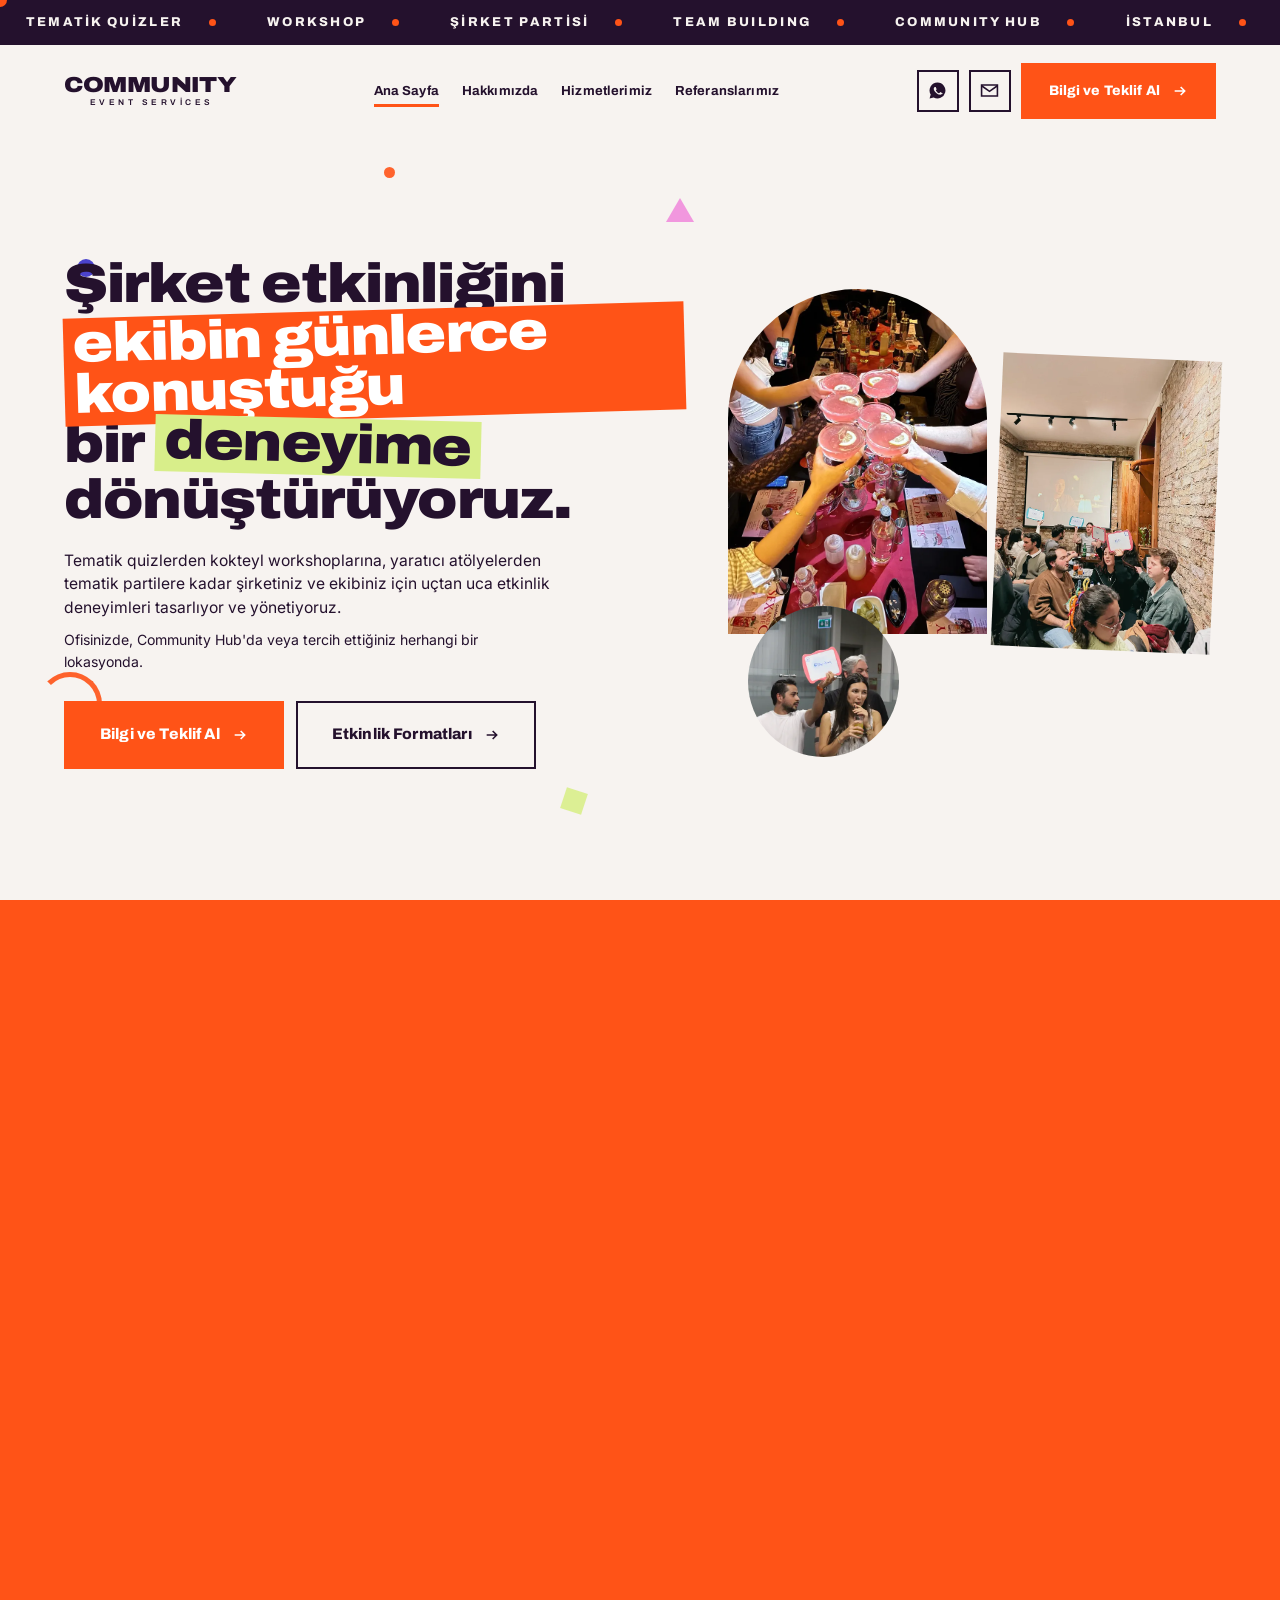
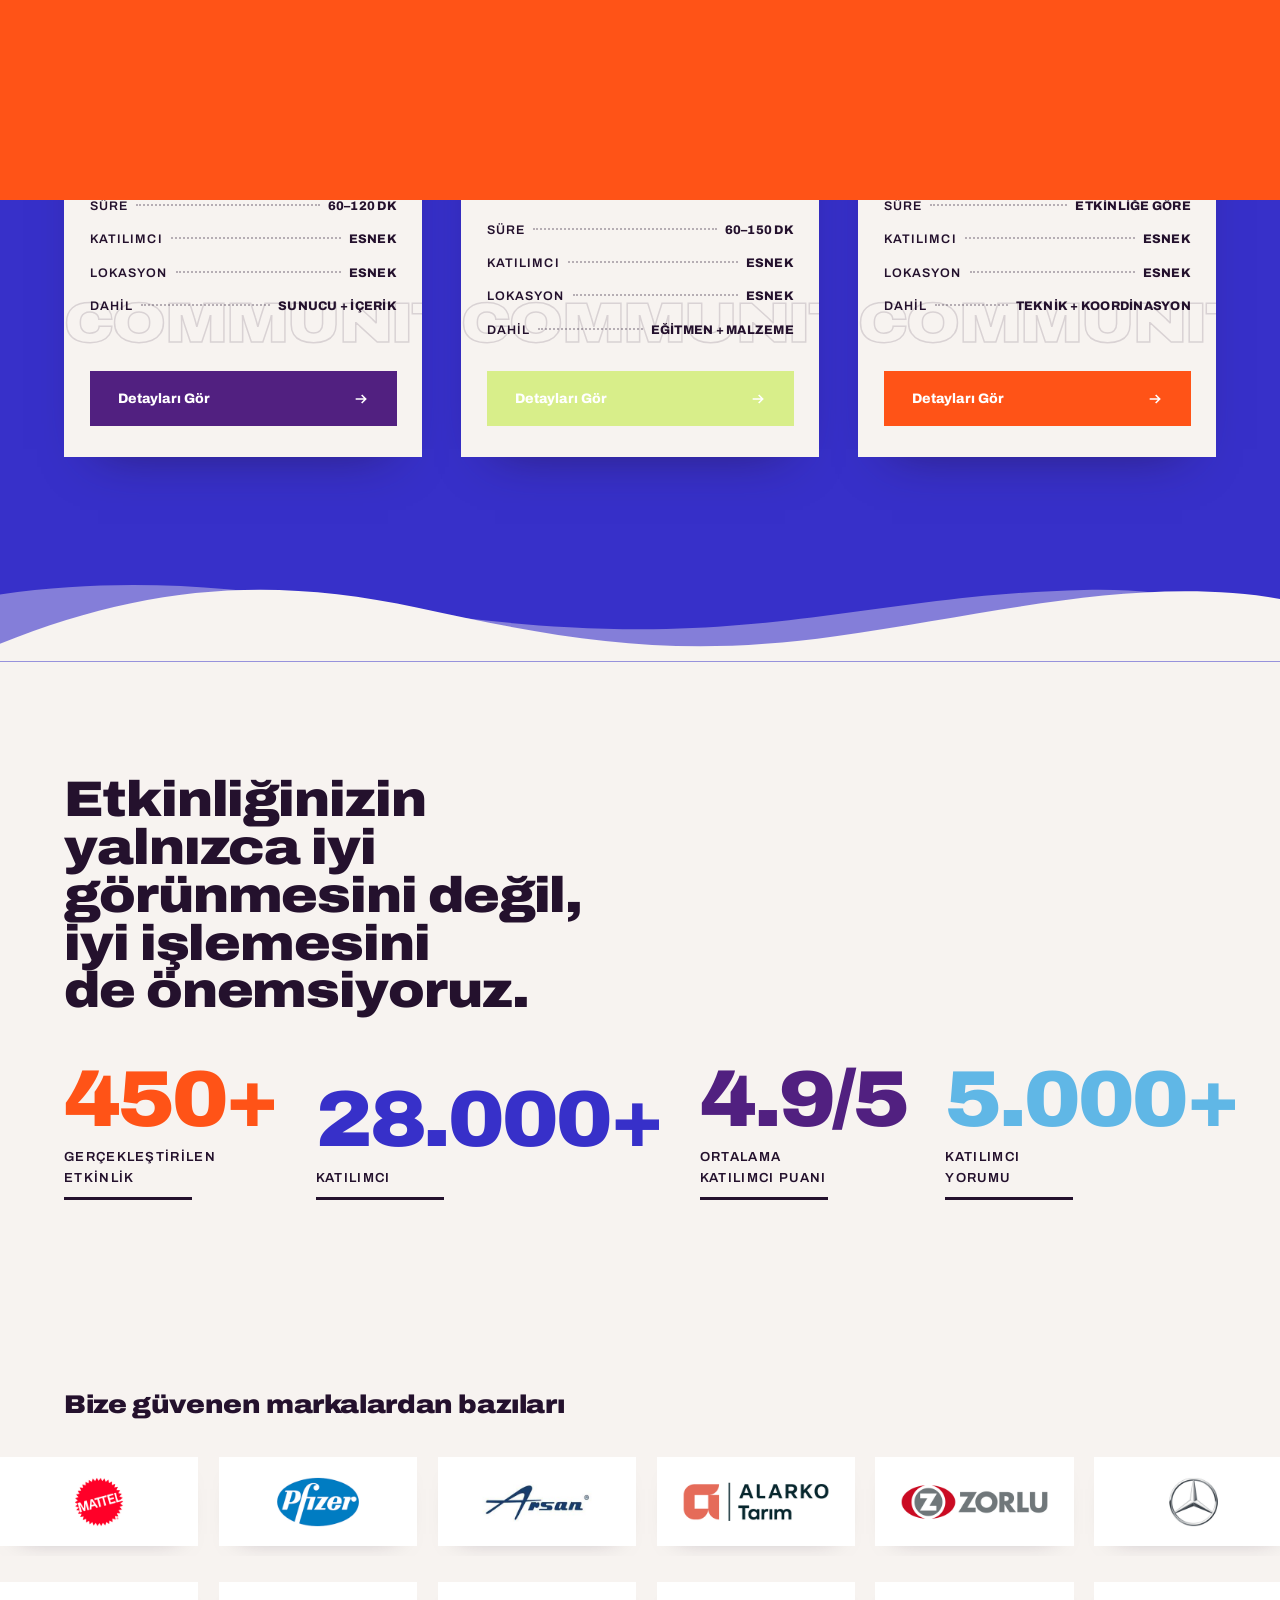
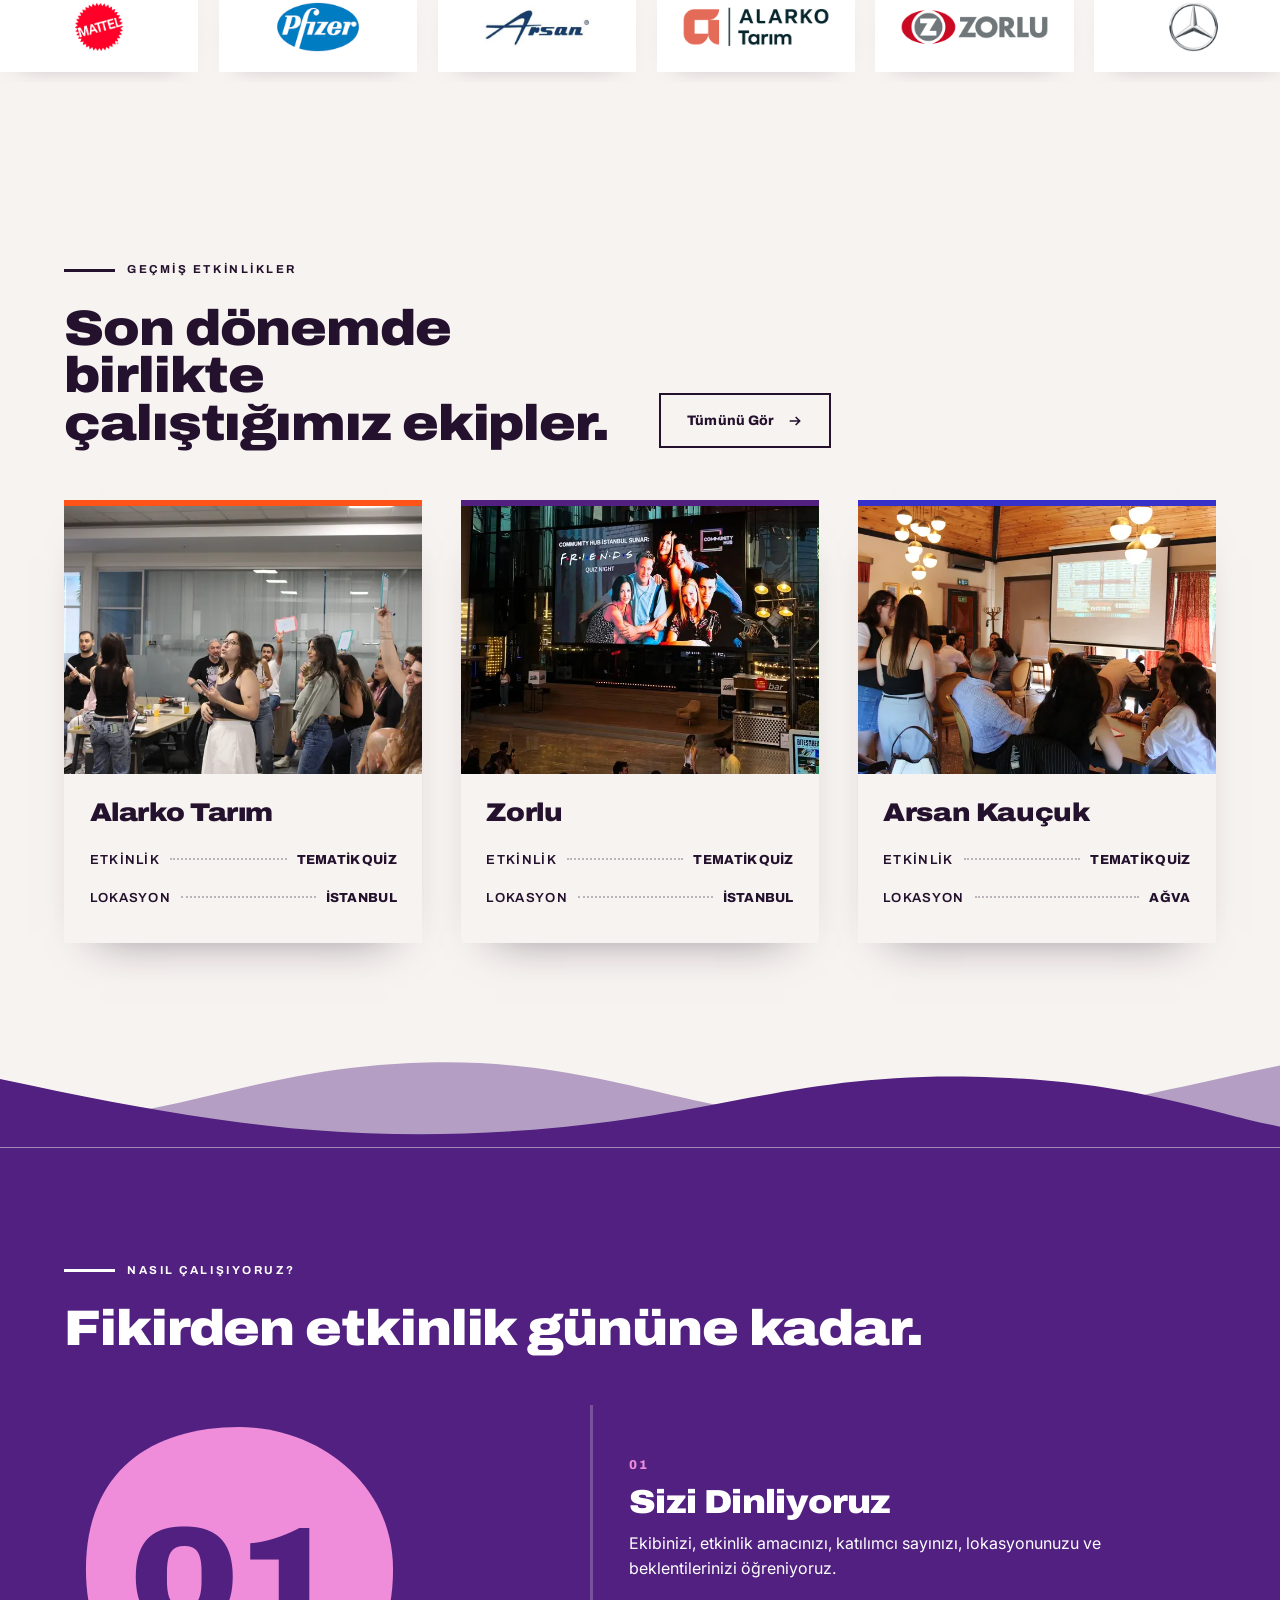
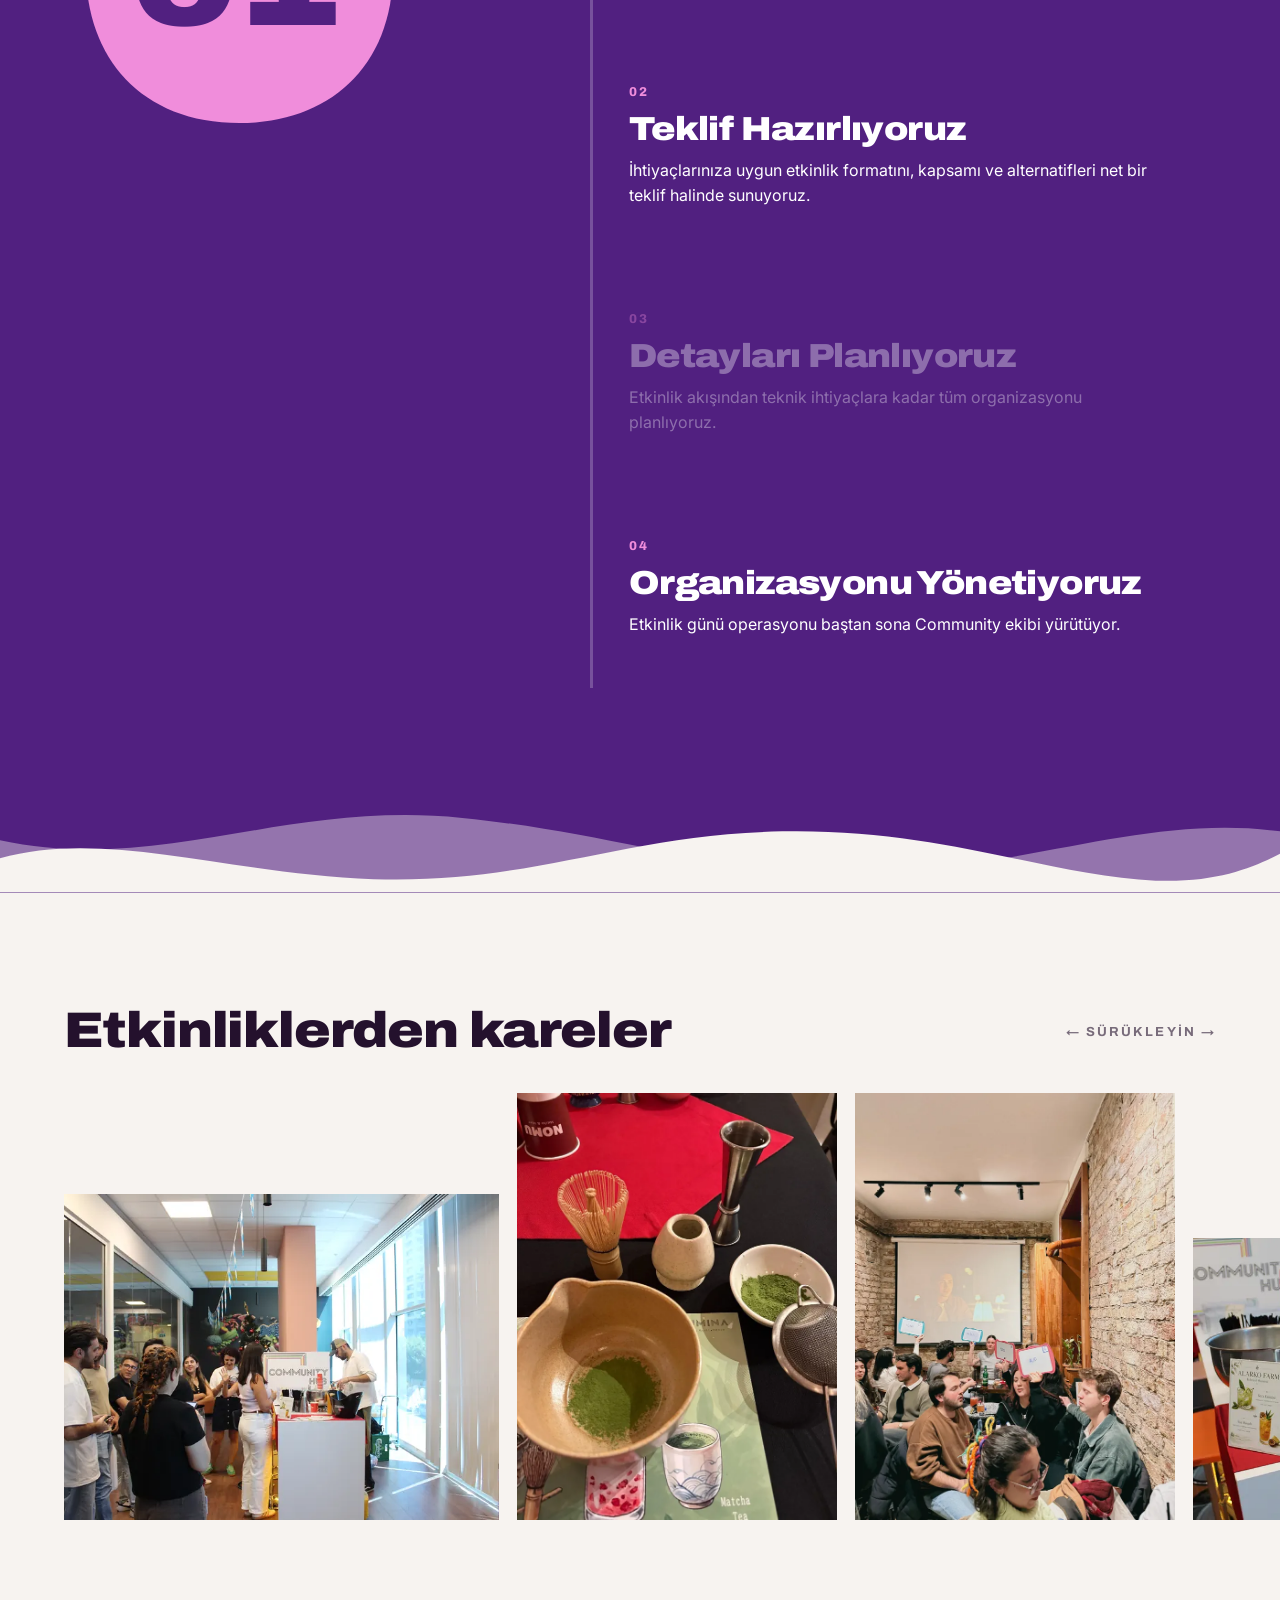
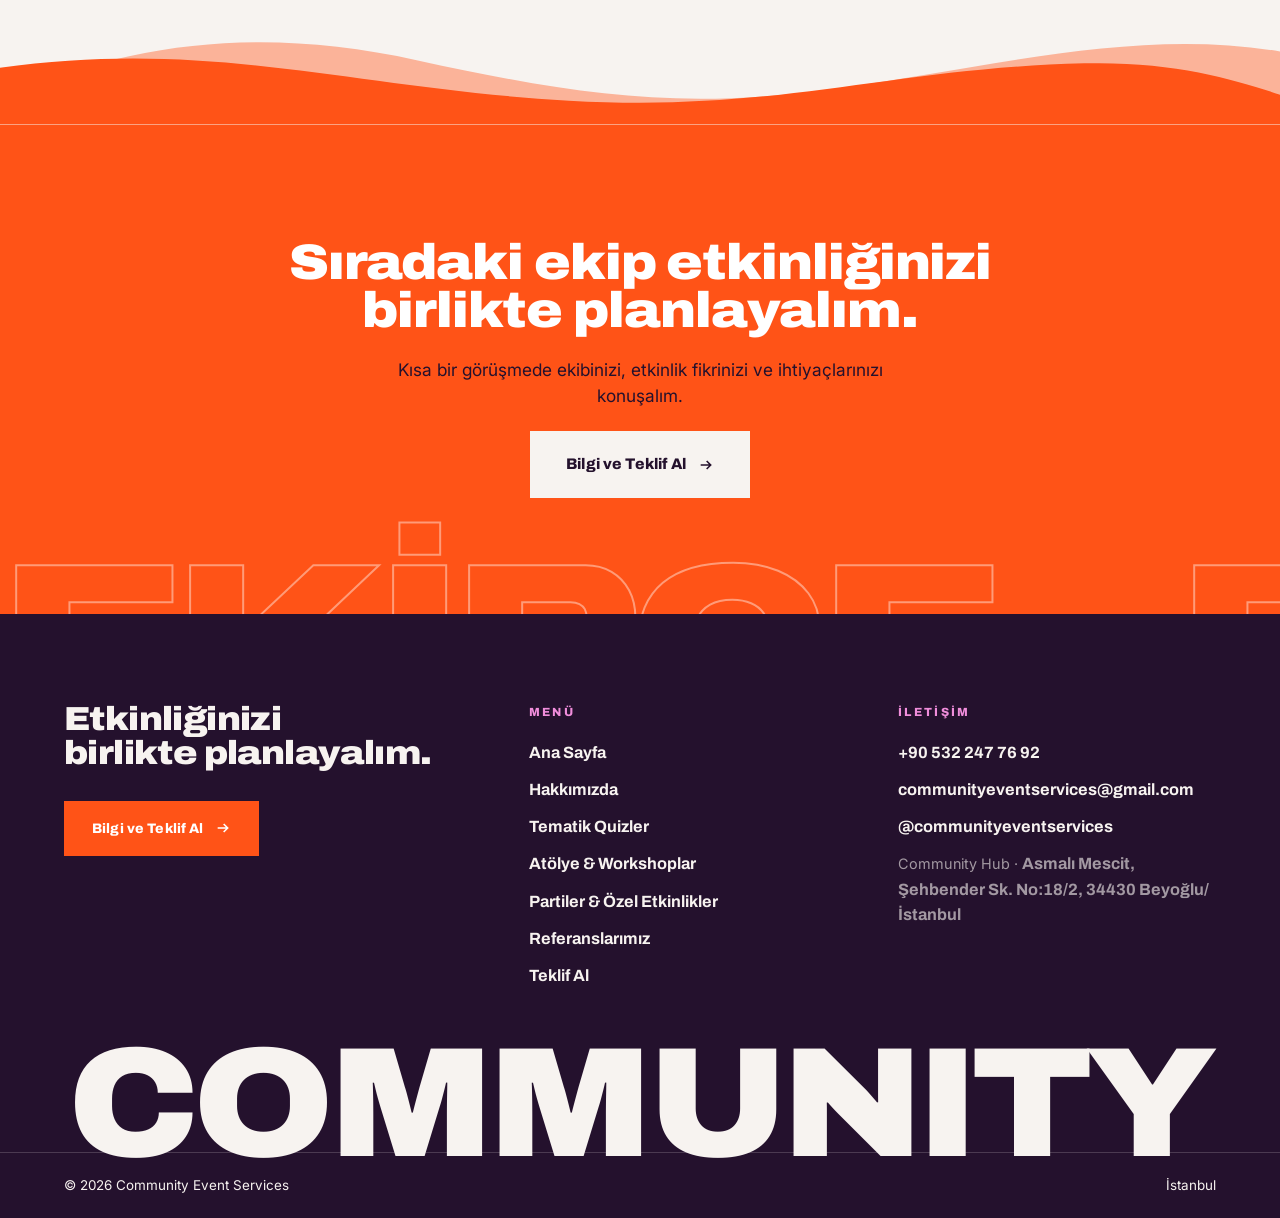
==== commit 846d289f: "Add files via upload" ====
--- a/index.html
+++ b/index.html
@@ -115,7 +115,7 @@
     <div class="ticket__cta"><span class="btn btn--full"><span>Detayları Gör</span><svg viewBox="0 0 24 24" aria-hidden="true"><path d="M4 12h15M13 6l6 6-6 6"/></svg></span></div>
   </div>
 </a><a class="ticket rv" href="workshoplar.html" data-tilt data-cursor="İncele" style="--tk:#D8EE8A">
-  <div class="ticket__media"><img src="assets/img/kokteyl-01-700.webp" srcset="assets/img/kokteyl-01-700.webp 700w, assets/img/kokteyl-01-1200.webp 1200w" sizes="(max-width:767px) 92vw, 32vw" alt="Kokteyl workshopu masasında malzemeler ve katılımcılar" width="1200" height="1600" loading="lazy" decoding="async"><span class="ticket__tag">ATÖLYE</span></div>
+  <div class="ticket__media"><img src="assets/img/parti-grup-01-700.webp" srcset="assets/img/parti-grup-01-700.webp 700w, assets/img/parti-grup-01-1400.webp 1400w" sizes="(max-width:767px) 92vw, 32vw" alt="Kokteyl atölyesi sonrası bir araya gelen ekip" width="1400" height="788" loading="lazy" decoding="async"><span class="ticket__tag">ATÖLYE</span></div>
   <div class="ticket__perf" aria-hidden="true"></div>
   <div class="ticket__body">
     <span class="ticket__wm" aria-hidden="true">COMMUNITY</span>
--- a/assets/css/styles.css
+++ b/assets/css/styles.css
@@ -799,9 +799,9 @@
 
 
 /* Bilet kartı sırası — ortadaki kart aşağı kaydırılır (düz grid değil) */
-.tickets > *:nth-child(2){margin-top:clamp(18px,4vw,64px)}
-.tickets > *:nth-child(3){margin-top:clamp(8px,1.6vw,26px)}
-@media(max-width:767px){.tickets > *{margin-top:0!important}}
+.tickets{align-items:stretch}
+.tickets > *{margin-top:0}
+.tickets .ticket__media{aspect-ratio:4/3}
 
 .ph-missing{width:100%;height:100%;background:repeating-linear-gradient(45deg,rgba(36,17,45,.08) 0 12px,rgba(36,17,45,.14) 12px 24px)}
 .is-empty{font-style:italic}
@@ -1001,3 +1001,24 @@
 }
 .tcard--photo .tcard__num{color:var(--tc)}
 .tcard--photo .tcard__title,.tcard--photo .tcard__desc{color:#fff}
+
+/* Atölye seçenekleri listesi */
+.worklist{
+  list-style:none;margin:0;padding:0;
+  display:grid;grid-template-columns:repeat(3,1fr);
+  gap:0 clamp(24px,3vw,56px);
+}
+.worklist li{
+  position:relative;padding:13px 0 13px 22px;
+  border-bottom:1px solid rgba(36,17,45,.16);
+  font-family:var(--display);font-weight:700;
+  font-size:clamp(.98rem,1.15vw,1.15rem);letter-spacing:-.01em;
+}
+.worklist li::before{
+  content:"";position:absolute;left:0;top:1.25em;
+  width:8px;height:8px;background:var(--orange);
+}
+.worklist li:nth-child(3n+2)::before{background:var(--blue)}
+.worklist li:nth-child(3n+3)::before{background:var(--purple)}
+@media(max-width:1023px){.worklist{grid-template-columns:repeat(2,1fr)}}
+@media(max-width:600px){.worklist{grid-template-columns:1fr}}
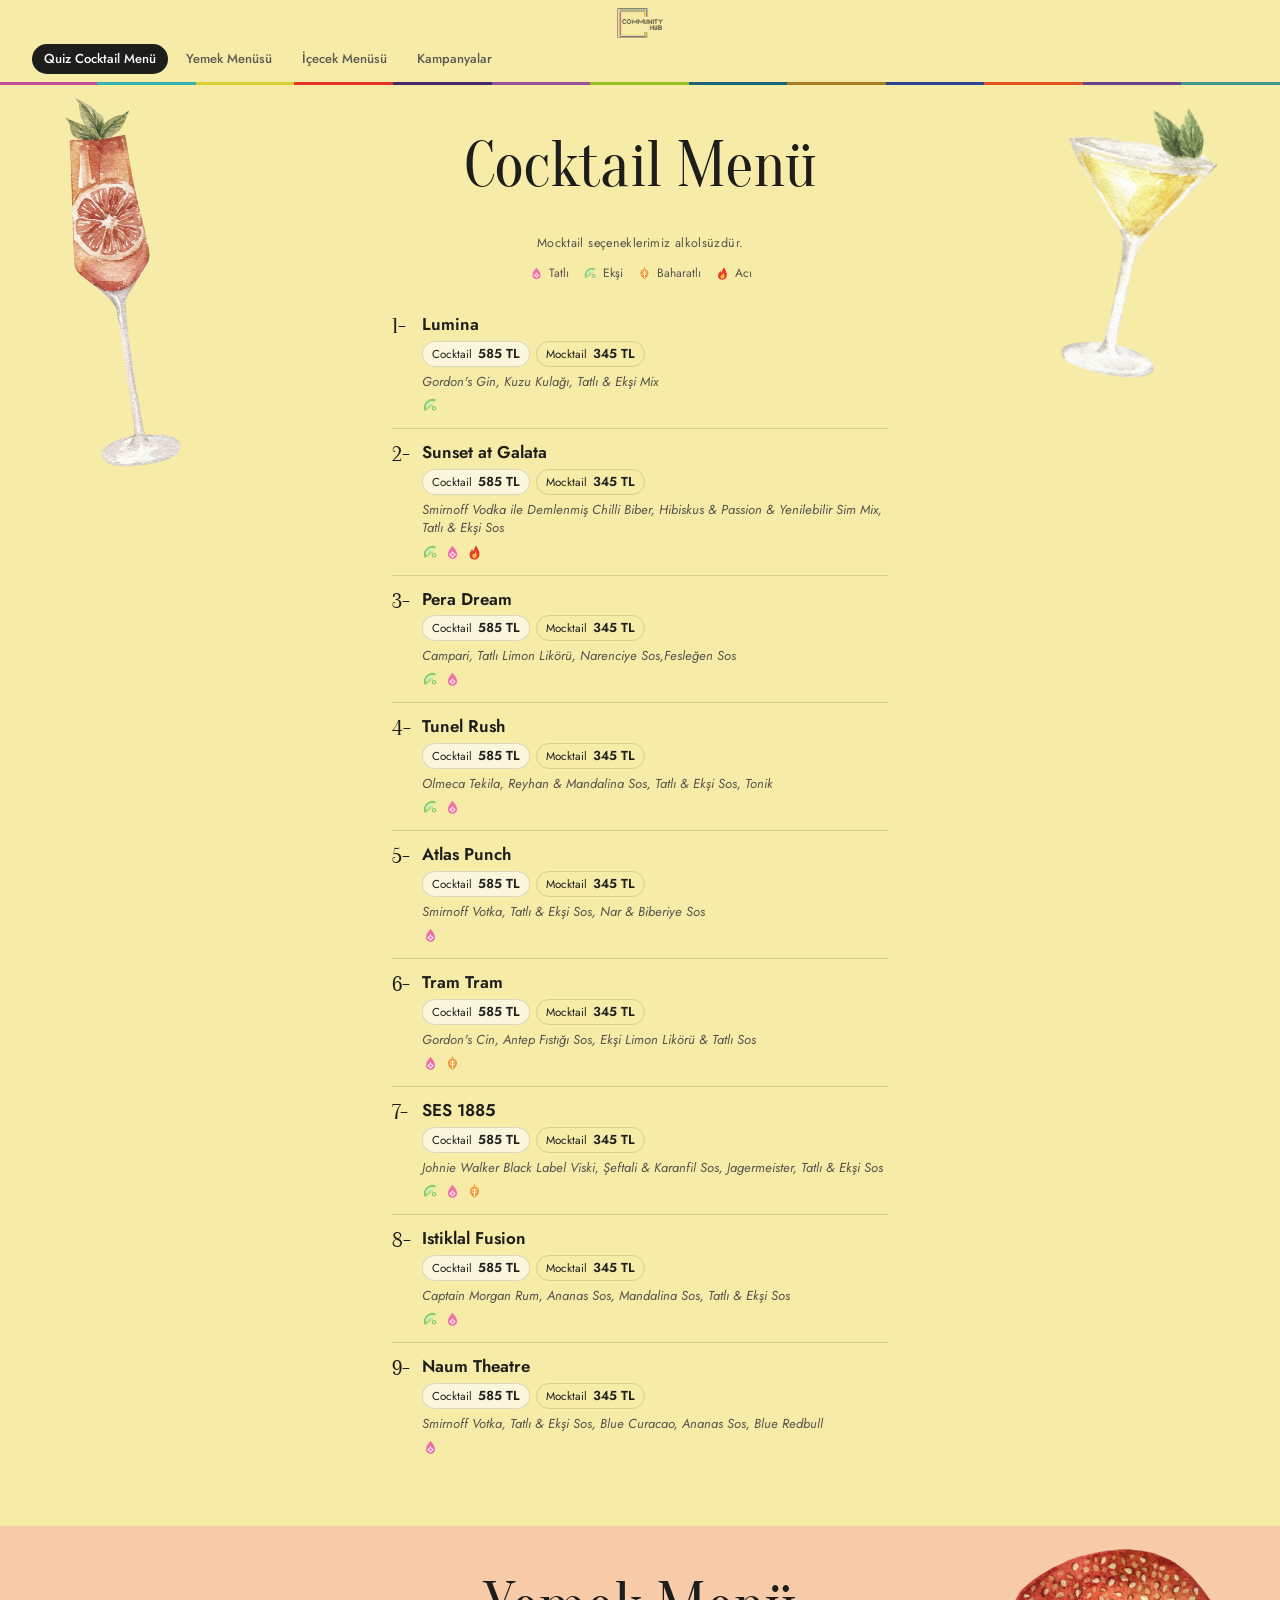
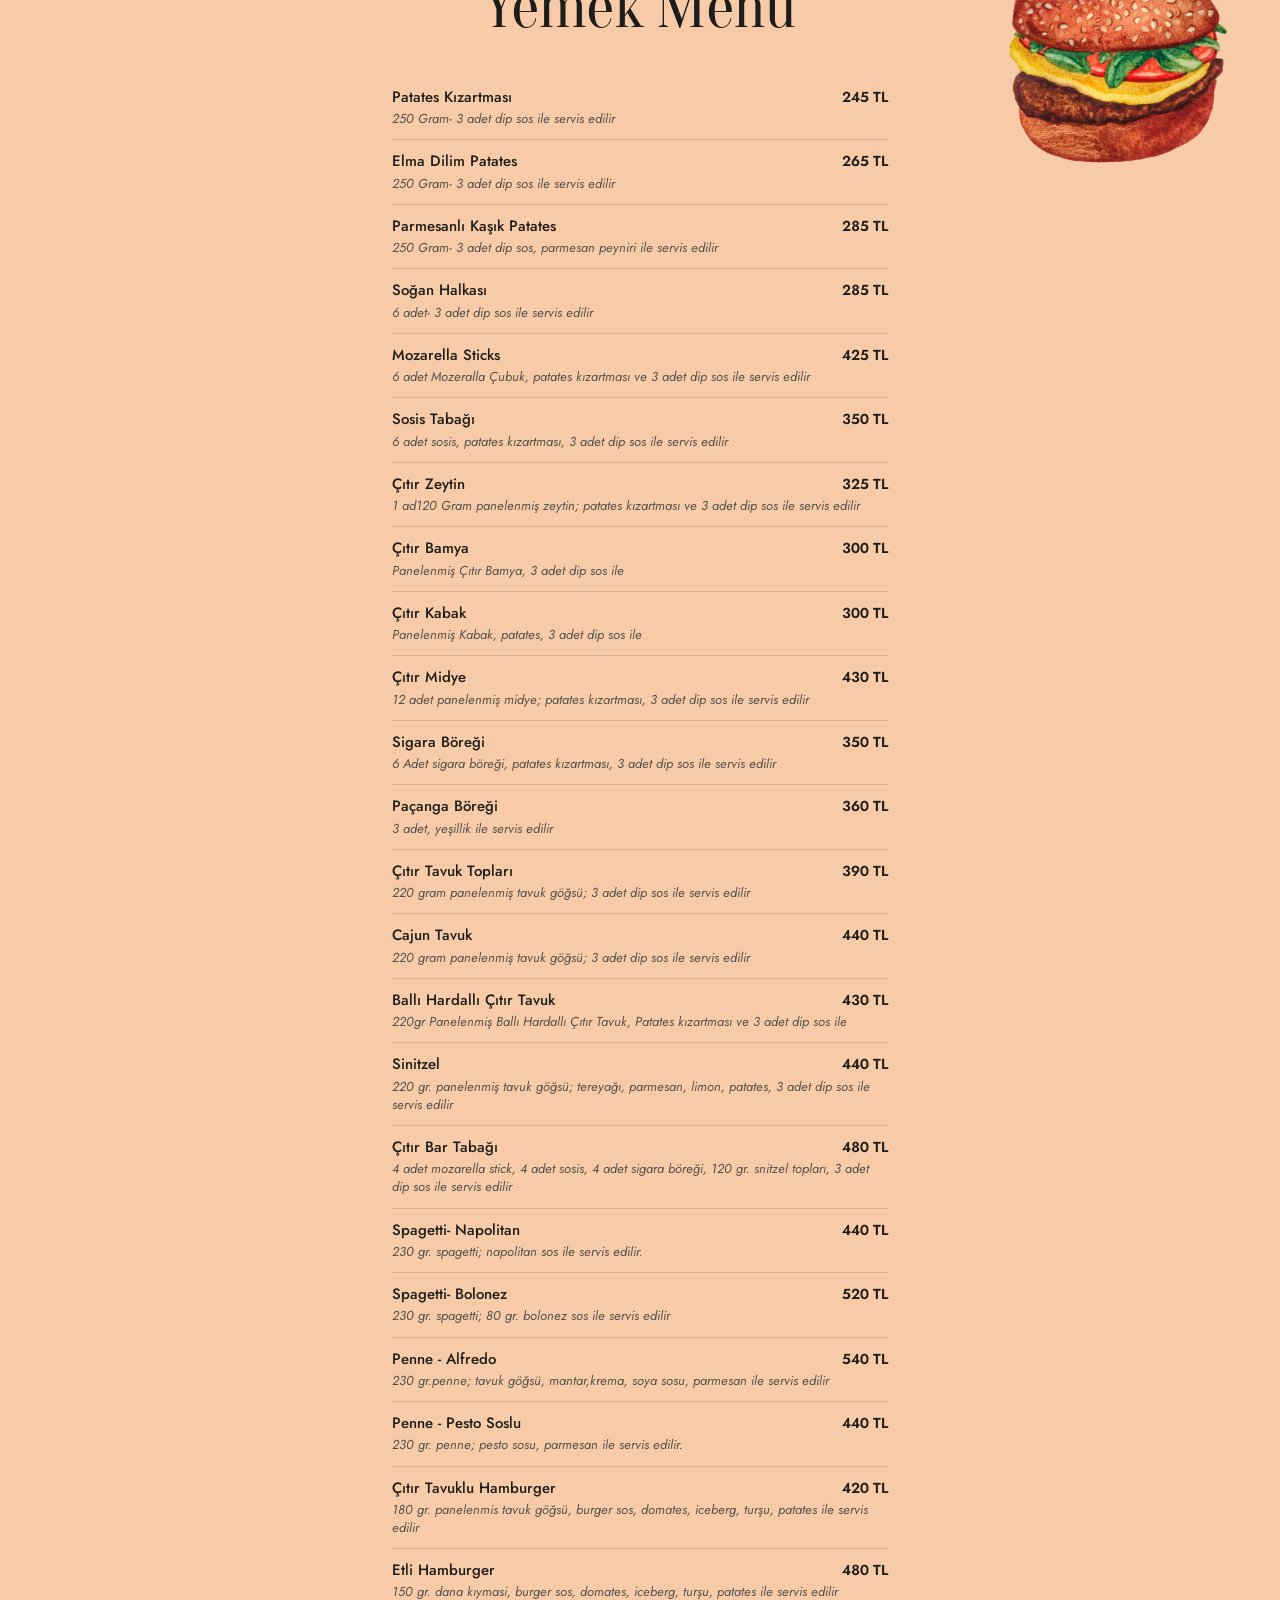
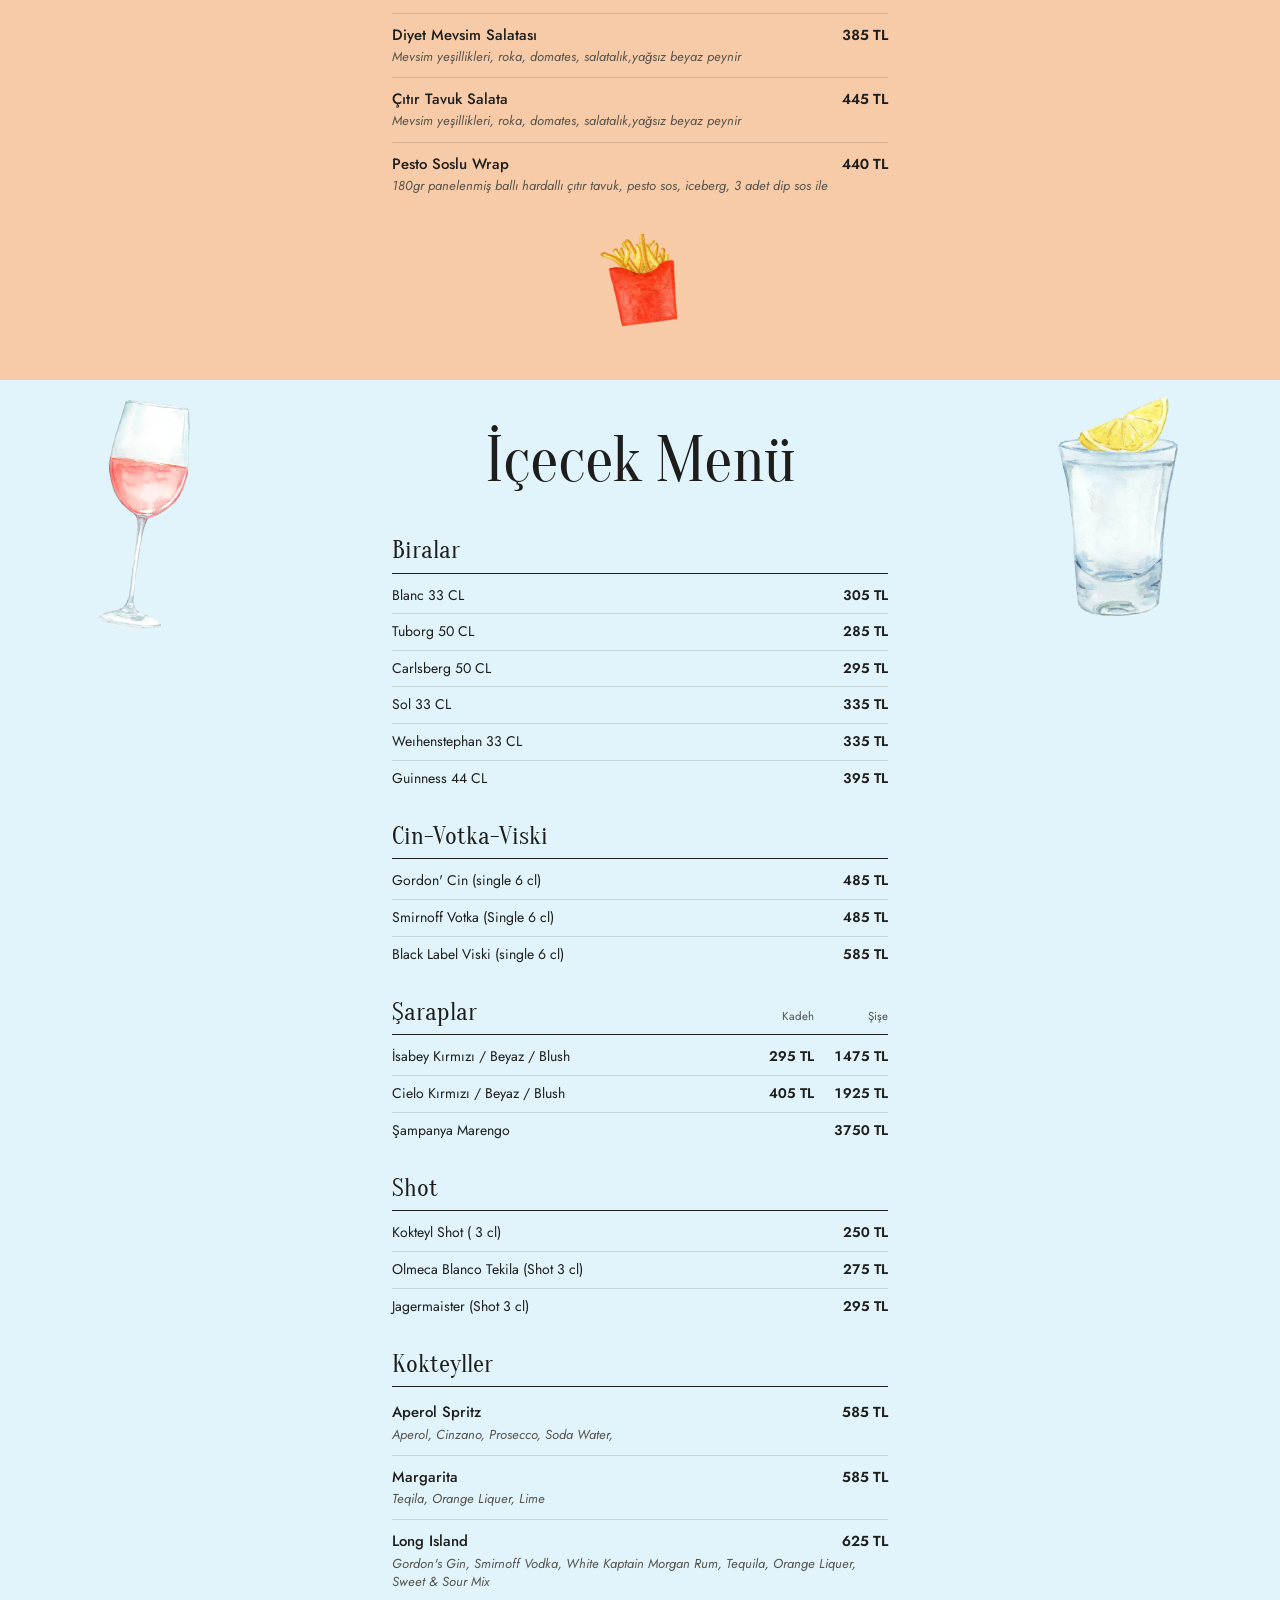
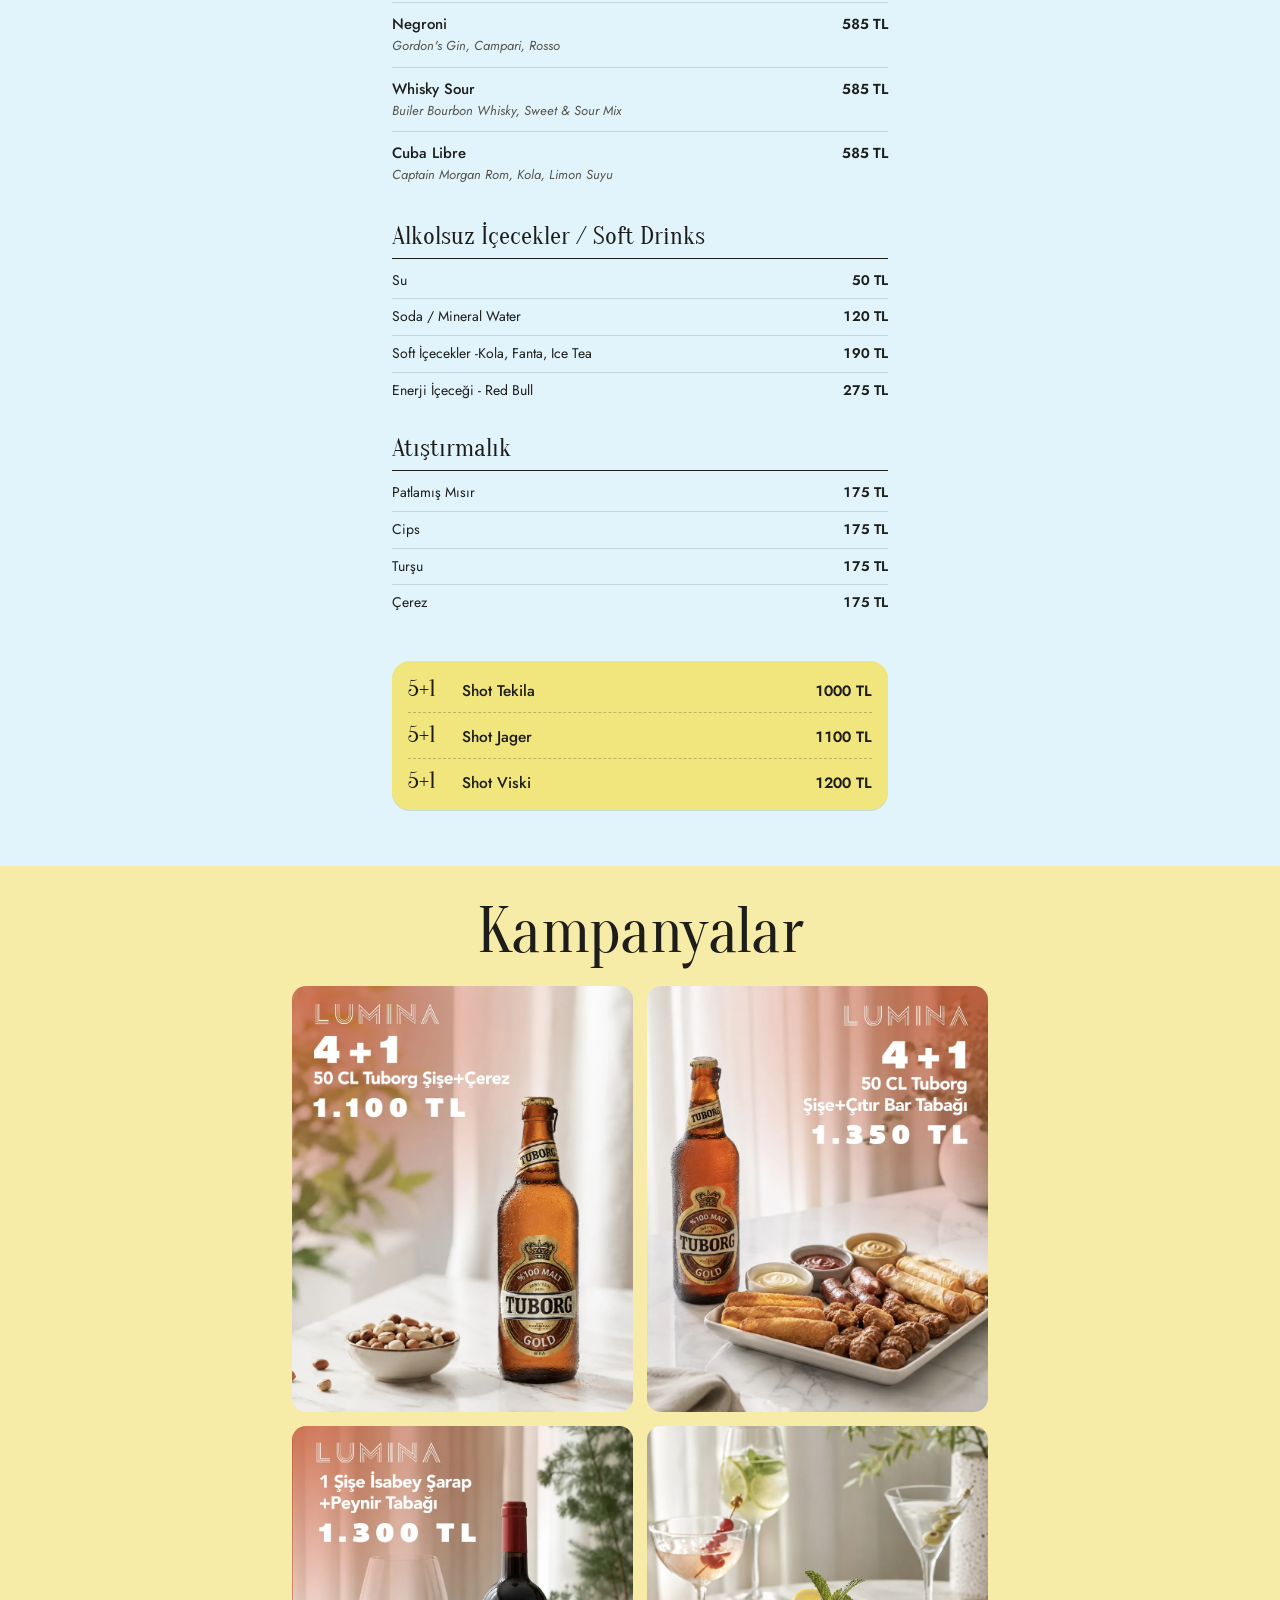
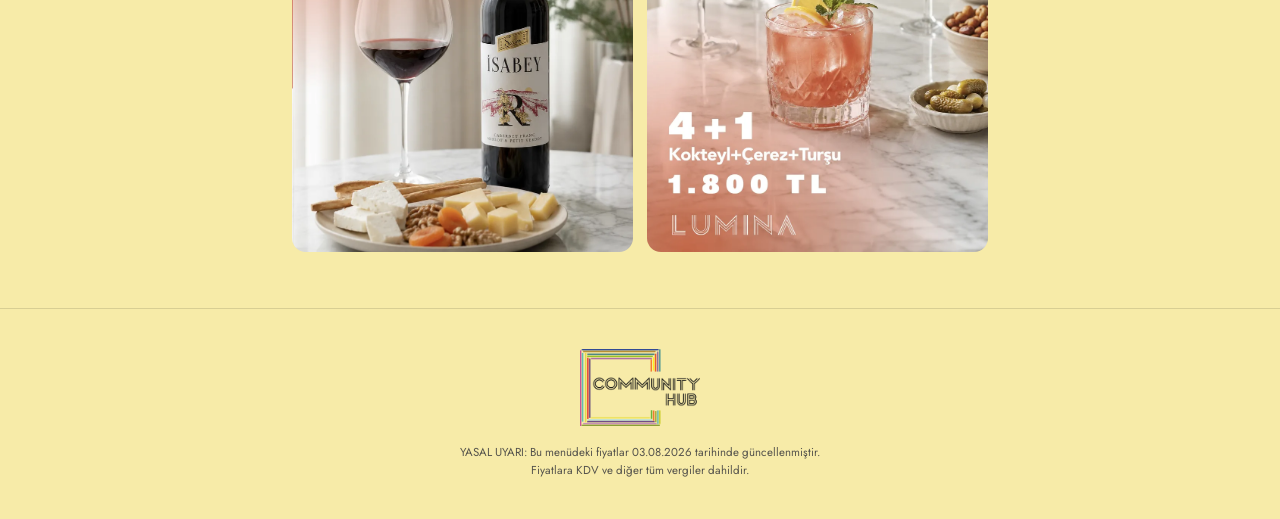
==== commit 4a881fc2: "Add files via upload" ====
--- a/index.html
+++ b/index.html
@@ -1,266 +1,99 @@
-<!doctype html>
+<!DOCTYPE html>
 <html lang="tr">
 <head>
-<meta charset="utf-8">
-<meta name="viewport" content="width=device-width,initial-scale=1">
-<title>Community Event Services — Şirket Etkinlikleri, Tematik Quizler ve Atölyeler</title>
-<meta name="description" content="Şirketler ve ekipler için tematik quiz etkinlikleri, kokteyl ve matcha workshopları, tuval boyama, vision board atölyeleri ve tematik partiler. İstanbul'da uçtan uca etkinlik tasarımı ve yönetimi.">
-<meta name="theme-color" content="#F7F3F0">
-<link rel="canonical" href="https://communityeventservices.com/index.html">
-<meta property="og:type" content="website">
-<meta property="og:locale" content="tr_TR">
-<meta property="og:site_name" content="Community Event Services">
-<meta property="og:title" content="Community Event Services — Şirket Etkinlikleri, Tematik Quizler ve Atölyeler">
-<meta property="og:description" content="Şirketler ve ekipler için tematik quiz etkinlikleri, kokteyl ve matcha workshopları, tuval boyama, vision board atölyeleri ve tematik partiler. İstanbul'da uçtan uca etkinlik tasarımı ve yönetimi.">
-<meta property="og:image" content="assets/img/og-default.jpg">
-<meta name="twitter:card" content="summary_large_image">
-<link rel="preconnect" href="https://fonts.googleapis.com">
-<link rel="preconnect" href="https://fonts.gstatic.com" crossorigin>
-<link href="https://fonts.googleapis.com/css2?family=Archivo:wdth,wght@62..125,400..900&family=Inter:wght@400;500;600&display=swap" rel="stylesheet">
-<link rel="stylesheet" href="assets/css/styles.css">
-<link rel="icon" href="assets/favicon.svg" type="image/svg+xml">
-<noscript><style>.rv,.rv-mask>*{opacity:1!important;transform:none!important}.hl::before{transform:scaleX(1)!important}.wipe,.cursor{display:none!important}</style></noscript>
-<script src="assets/js/config.js"></script>
+  <meta charset="utf-8">
+  <meta name="viewport" content="width=device-width, initial-scale=1, viewport-fit=cover">
+  <title>Community Hub İzmir — Menü</title>
+  <meta name="description" content="Community Hub İzmir kokteyl, yemek ve içecek menüsü.">
+  <meta name="theme-color" content="#F7EBA8">
+  <meta property="og:title" content="Community Hub İzmir — Menü">
+  <meta property="og:image" content="assets/img/logo.png">
+  <link rel="icon" type="image/png" href="assets/img/favicon.png">
+  <link rel="apple-touch-icon" href="assets/img/apple-touch-icon.png">
+  <link rel="preconnect" href="https://fonts.googleapis.com">
+  <link rel="preconnect" href="https://fonts.gstatic.com" crossorigin>
+  <link href="https://fonts.googleapis.com/css2?family=Oranienbaum&family=Jost:ital,wght@0,400;0,500;0,600;1,400&display=swap&subset=latin-ext" rel="stylesheet">
+  <link rel="stylesheet" href="css/style.css">
 </head>
 <body>
-<a class="skip-link" href="#main">İçeriğe geç</a>
-<div class="wipe" aria-hidden="true"><span class="wipe__label"></span></div>
-<div class="cursor" aria-hidden="true"><span class="cursor__label"></span></div>
-<svg width="0" height="0" style="position:absolute" aria-hidden="true"><defs>
-<pattern id="pat-dots" width="22" height="22" patternUnits="userSpaceOnUse"><circle cx="4" cy="4" r="3" fill="currentColor"/></pattern>
-<pattern id="pat-squiggle" width="40" height="24" patternUnits="userSpaceOnUse"><path d="M0,12 q10,-11 20,0 t20,0" fill="none" stroke="currentColor" stroke-width="3"/></pattern>
-<pattern id="pat-tri" width="34" height="34" patternUnits="userSpaceOnUse"><path d="M8,26 L17,8 L26,26 Z" fill="currentColor"/></pattern>
-<pattern id="pat-arc" width="30" height="30" patternUnits="userSpaceOnUse"><path d="M0,26 a15,15 0 0 1 30,0" fill="none" stroke="currentColor" stroke-width="3"/></pattern>
-</defs></svg>
-<div class="ticker" aria-hidden="true"><div class="ticker__track"><span class="ticker__item">TEMATİK QUİZLER</span><span class="ticker__item">WORKSHOP</span><span class="ticker__item">ŞİRKET PARTİSİ</span><span class="ticker__item">TEAM BUILDING</span><span class="ticker__item">COMMUNITY HUB</span><span class="ticker__item">İSTANBUL</span><span class="ticker__item">TEMATİK QUİZLER</span><span class="ticker__item">WORKSHOP</span><span class="ticker__item">ŞİRKET PARTİSİ</span><span class="ticker__item">TEAM BUILDING</span><span class="ticker__item">COMMUNITY HUB</span><span class="ticker__item">İSTANBUL</span><span class="ticker__item">TEMATİK QUİZLER</span><span class="ticker__item">WORKSHOP</span><span class="ticker__item">ŞİRKET PARTİSİ</span><span class="ticker__item">TEAM BUILDING</span><span class="ticker__item">COMMUNITY HUB</span><span class="ticker__item">İSTANBUL</span><span class="ticker__item">TEMATİK QUİZLER</span><span class="ticker__item">WORKSHOP</span><span class="ticker__item">ŞİRKET PARTİSİ</span><span class="ticker__item">TEAM BUILDING</span><span class="ticker__item">COMMUNITY HUB</span><span class="ticker__item">İSTANBUL</span></div></div>
-<header class="header">
- <div class="wrap header__inner">
-  <a class="logo" href="index.html" aria-label="Community Event Services ana sayfa">
-    <span class="logo__mark">COMMUNITY</span><span class="logo__sub">event services</span>
-  </a>
-  <nav class="nav" aria-label="Ana menü">
-    <a class="nav__link" href="index.html" aria-current="page">Ana Sayfa</a><a class="nav__link" href="hakkimizda.html">Hakkımızda</a>
-    <div class="nav__group">
-      <button class="nav__link" aria-expanded="false" aria-haspopup="true">Hizmetlerimiz</button>
-      <div class="nav__panel"><a href="tematik-quizler.html">Tematik Quizler</a><a href="workshoplar.html">Atölye & Workshoplar</a><a href="partiler.html">Partiler & Özel Etkinlikler</a></div>
+
+  <header class="topbar">
+    <div class="topbar__row">
+      <a href="#kokteyl" class="topbar__logo" aria-label="Community Hub — başa dön">
+        <img src="assets/img/logo.png" alt="Community Hub" width="600" height="386">
+      </a>
     </div>
-    <a class="nav__link" href="referanslarimiz.html">Referanslarımız</a>
-  </nav>
-  <div class="header__actions">
-    <a class="icon-link icon-link--wa" data-c="wa-link" href="#" target="_blank" rel="noopener" aria-label="WhatsApp ile yazın"><svg viewBox="0 0 24 24"><path d="M12 2a10 10 0 0 0-8.6 15.1L2 22l5.1-1.3A10 10 0 1 0 12 2Zm5.5 14.1c-.2.6-1.2 1.2-1.7 1.2-.5.1-1 .1-1.6-.1-.4-.1-.9-.3-1.5-.6-2.6-1.1-4.3-3.7-4.4-3.9-.1-.2-1-1.4-1-2.6 0-1.2.6-1.8.9-2.1.2-.2.5-.3.7-.3h.5c.2 0 .4 0 .6.5.2.5.8 1.8.8 2 .1.1.1.3 0 .4l-.3.5-.4.4c-.1.1-.3.3-.1.6.2.3.7 1.2 1.6 2 1.1.9 1.9 1.2 2.2 1.3.3.1.4.1.6-.1.2-.2.7-.8.9-1.1.2-.3.4-.2.6-.1l1.9.9c.2.1.4.2.4.3.1.2.1.7-.1 1.3Z"/></svg></a>
-    <a class="icon-link icon-link--mail" data-c="mail-link" href="#" aria-label="E-posta gönderin"><svg viewBox="0 0 24 24"><path d="M2 5h20v14H2z" fill="none" stroke="currentColor" stroke-width="2"/><path d="M2 6l10 7 10-7" fill="none" stroke="currentColor" stroke-width="2"/></svg></a>
-    <a class="btn btn--accent" href="teklif-al.html" data-magnetic data-cursor="Teklif Al"><span>Bilgi ve Teklif Al</span><svg viewBox="0 0 24 24" aria-hidden="true"><path d="M4 12h15M13 6l6 6-6 6"/></svg></a>
-    <button class="burger" aria-expanded="false" aria-label="Menüyü aç"><span></span></button>
-  </div>
- </div>
-</header>
-<div class="menu" role="dialog" aria-modal="true" aria-label="Menü">
-  <div class="menu__top">
-    <span class="logo__mark">COMMUNITY</span>
-    <button class="menu__close" aria-label="Menüyü kapat">✕</button>
-  </div>
-  <ul class="menu__list"><li><a href="index.html">Ana Sayfa</a></li><li><a href="hakkimizda.html">Hakkımızda</a></li>
-    <li aria-hidden="true" style="opacity:.6;font-family:var(--display);font-weight:800;font-size:.78rem;letter-spacing:.2em;padding-top:16px">HİZMETLERİMİZ</li>
-    <li><ul class="menu__list menu__sub"><li><a href="tematik-quizler.html">Tematik Quizler</a></li><li><a href="workshoplar.html">Atölye & Workshoplar</a></li><li><a href="partiler.html">Partiler & Özel Etkinlikler</a></li></ul></li>
-    <li><a href="referanslarimiz.html">Referanslarımız</a></li><li><a href="teklif-al.html">Teklif Al</a></li></ul>
-  <div class="menu__foot">
-    <div class="sticker " aria-hidden="true" style="--st-bg:#D8EE8A;--st-fg:#24112D;--st-ring:#24112D;--rot:-14deg">HADİ<br>BAŞLAYALIM</div>
-    <a class="btn btn--light" data-c="wa-link" href="#" target="_blank" rel="noopener"><span>WhatsApp</span><svg viewBox="0 0 24 24" aria-hidden="true"><path d="M4 12h15M13 6l6 6-6 6"/></svg></a>
-    <a class="btn btn--outline" data-c="mail-link" href="#"><span>E-posta</span><svg viewBox="0 0 24 24" aria-hidden="true"><path d="M4 12h15M13 6l6 6-6 6"/></svg></a>
-  </div>
-</div>
-<main id="main">
-<section class="hero block block--cream">
- <div class="confetti" aria-hidden="true">
-   <i class="cf-dot" data-mouse="28" style="left:6%;top:16%;width:18px;height:18px;background:#3730C9"></i>
-   <i class="cf-tri" data-mouse="-34" style="left:52%;top:8%;color:#F08DDB"></i>
-   <i class="cf-arc" data-mouse="22" style="left:3%;bottom:22%;width:64px;height:64px;color:#FF5317"></i>
-   <i class="cf-sq" data-mouse="-20" style="left:44%;bottom:12%;width:22px;height:22px;background:#D8EE8A"></i>
-   <i class="cf-dot" data-mouse="30" style="left:30%;top:4%;width:11px;height:11px;background:#FF5317"></i>
- </div>
- <div class="wrap hero__inner">
-   <div class="hero__head">
-     <h1 class="display t-hero rv">Şirket etkinliğini <span class="hl hl--orange hl--r1">ekibin günlerce konuştuğu</span> bir <span class="hl hl--lime hl--r2">deneyime</span> dönüştürüyoruz.</h1>
-     <p class="lede hero__body rv">Tematik quizlerden kokteyl workshoplarına, yaratıcı atölyelerden tematik partilere kadar şirketiniz ve ekibiniz için uçtan uca etkinlik deneyimleri tasarlıyor ve yönetiyoruz.</p>
-     <p class="hero__sec rv">Ofisinizde, Community Hub'da veya tercih ettiğiniz herhangi bir lokasyonda.</p>
-     <div class="hero__cta rv">
-       <a class="btn btn--accent btn--lg" href="teklif-al.html" data-magnetic data-cursor="Teklif Al"><span>Bilgi ve Teklif Al</span><svg viewBox="0 0 24 24" aria-hidden="true"><path d="M4 12h15M13 6l6 6-6 6"/></svg></a>
-       <a class="btn btn--outline btn--lg" href="#hizmetler"><span>Etkinlik Formatları</span><svg viewBox="0 0 24 24" aria-hidden="true"><path d="M4 12h15M13 6l6 6-6 6"/></svg></a>
-     </div>
-   </div>
-   <div class="hero__collage">
-     <div class="hero__ph hero__ph--a" data-mouse="12"><img class="ph ph--arch" src="assets/img/kokteyl-03-700.webp" srcset="assets/img/kokteyl-03-700.webp 700w, assets/img/kokteyl-03-1200.webp 1200w" sizes="(max-width:560px) 92vw, (max-width:1179px) 52vw, 22vw" alt="Kokteyl workshopunda kadeh kaldıran ekip" width="1200" height="1600" loading="eager" fetchpriority="high" decoding="async"></div>
-     <div class="hero__ph hero__ph--b" data-mouse="-14" style="--rot:2.5deg"><img class="ph ph--block" src="assets/img/quiz-gece-01-700.webp" srcset="assets/img/quiz-gece-01-700.webp 700w, assets/img/quiz-gece-01-1400.webp 1400w" sizes="(max-width:560px) 46vw, (max-width:1179px) 44vw, 19vw" alt="Quiz etkinliğinde dolu salon" width="1400" height="1867" loading="lazy" decoding="async"></div>
-     <div class="hero__ph hero__ph--c" data-mouse="9"><img class="ph ph--circle" src="assets/img/kurumsal-quiz-02-700.webp" srcset="assets/img/kurumsal-quiz-02-700.webp 700w, assets/img/kurumsal-quiz-02-1400.webp 1400w" sizes="(max-width:560px) 46vw, (max-width:1179px) 28vw, 13vw" alt="Quiz etkinliğinde cevap kartı kaldıran ekip" width="1400" height="933" loading="lazy" decoding="async"></div>
-   </div>
- </div>
-</section><svg class="blob" viewBox="0 0 1440 120" preserveAspectRatio="none" aria-hidden="true" style="background:#F7F3F0">
-<path d="M0,74 C120,34 260,96 420,102 C600,109 700,42 880,38 C1060,34 1180,98 1300,104 C1370,107 1410,86 1440,68 L1440,120 L0,120 Z" fill="#3730C9" opacity=".4" transform="translate(0,-14)"/>
-<path d="M0,64 C180,110 320,10 520,34 C720,58 820,120 1020,104 C1180,91 1300,30 1440,52 L1440,120 L0,120 Z" fill="#3730C9"/></svg>
-<section class="block block--blue section" id="hizmetler">
- <div class="wrap">
-  <p class="eyebrow rv">Ne Yapıyoruz?</p>
-  <div class="grid g-2 mb-l" style="align-items:end">
-    <h2 class="display t-xl rv">Ekibiniz için doğru etkinlik formatını birlikte seçelim.</h2>
-    <p class="lede rv">Her şirketin dinamiği, ekibi ve etkinlikten beklentisi farklı. Bu nedenle farklı formatları şirketinizin ihtiyaçlarına göre özelleştiriyoruz.</p>
-  </div>
-  <div class="grid g-3 tickets" data-stagger><a class="ticket rv" href="tematik-quizler.html" data-tilt data-cursor="İncele" style="--tk:#512080">
-  <div class="ticket__media"><img src="assets/img/kurumsal-quiz-03-700.webp" srcset="assets/img/kurumsal-quiz-03-700.webp 700w, assets/img/kurumsal-quiz-03-1400.webp 1400w" sizes="(max-width:767px) 92vw, 32vw" alt="Ofiste düzenlenen quiz etkinliğinde el kaldıran ekip" width="1400" height="933" loading="lazy" decoding="async"><span class="ticket__tag">QUIZ</span></div>
-  <div class="ticket__perf" aria-hidden="true"></div>
-  <div class="ticket__body">
-    <span class="ticket__wm" aria-hidden="true">COMMUNITY</span>
-    <h3 class="display t-md ticket__title">Tematik Quiz Etkinlikleri</h3>
-    <p class="ticket__desc">Klasik bilgi yarışmalarından şirketinize özel hazırlanan quizlere kadar ekipleri bir araya getiren interaktif etkinlikler.</p>
-    <ul class="ticket__specs"><li>Süre<b>60–120 dk</b></li><li>Katılımcı<b>Esnek</b></li><li>Lokasyon<b>Esnek</b></li><li>Dahil<b>Sunucu + içerik</b></li></ul>
-    <div class="ticket__cta"><span class="btn btn--full"><span>Detayları Gör</span><svg viewBox="0 0 24 24" aria-hidden="true"><path d="M4 12h15M13 6l6 6-6 6"/></svg></span></div>
-  </div>
-</a><a class="ticket rv" href="workshoplar.html" data-tilt data-cursor="İncele" style="--tk:#D8EE8A">
-  <div class="ticket__media"><img src="assets/img/parti-grup-01-700.webp" srcset="assets/img/parti-grup-01-700.webp 700w, assets/img/parti-grup-01-1400.webp 1400w" sizes="(max-width:767px) 92vw, 32vw" alt="Kokteyl atölyesi sonrası bir araya gelen ekip" width="1400" height="788" loading="lazy" decoding="async"><span class="ticket__tag">ATÖLYE</span></div>
-  <div class="ticket__perf" aria-hidden="true"></div>
-  <div class="ticket__body">
-    <span class="ticket__wm" aria-hidden="true">COMMUNITY</span>
-    <h3 class="display t-md ticket__title">Atölye & Workshoplar</h3>
-    <p class="ticket__desc">Kokteyl workshoplarından matcha deneyimlerine, tuval boyamadan vision board çalışmalarına kadar yaratıcı ekip deneyimleri.</p>
-    <ul class="ticket__specs"><li>Süre<b>60–150 dk</b></li><li>Katılımcı<b>Esnek</b></li><li>Lokasyon<b>Esnek</b></li><li>Dahil<b>Eğitmen + malzeme</b></li></ul>
-    <div class="ticket__cta"><span class="btn btn--full"><span>Detayları Gör</span><svg viewBox="0 0 24 24" aria-hidden="true"><path d="M4 12h15M13 6l6 6-6 6"/></svg></span></div>
-  </div>
-</a><a class="ticket rv" href="partiler.html" data-tilt data-cursor="İncele" style="--tk:#FF5317">
-  <div class="ticket__media"><img src="assets/img/parti-beykoz-01-700.webp" srcset="assets/img/parti-beykoz-01-700.webp 700w, assets/img/parti-beykoz-01-1206.webp 1206w" sizes="(max-width:767px) 92vw, 32vw" alt="Beykoz'da açık havada düzenlenen özel etkinlik" width="1206" height="1559" loading="lazy" decoding="async"><span class="ticket__tag">PARTİ</span></div>
-  <div class="ticket__perf" aria-hidden="true"></div>
-  <div class="ticket__body">
-    <span class="ticket__wm" aria-hidden="true">COMMUNITY</span>
-    <h3 class="display t-md ticket__title">Partiler & Özel Etkinlikler</h3>
-    <p class="ticket__desc">Karaoke, DJ performansı, canlı müzik, sezonluk konseptler ve şirketinize özel temalar.</p>
-    <ul class="ticket__specs"><li>Süre<b>Etkinliğe göre</b></li><li>Katılımcı<b>Esnek</b></li><li>Lokasyon<b>Esnek</b></li><li>Dahil<b>Teknik + koordinasyon</b></li></ul>
-    <div class="ticket__cta"><span class="btn btn--full"><span>Detayları Gör</span><svg viewBox="0 0 24 24" aria-hidden="true"><path d="M4 12h15M13 6l6 6-6 6"/></svg></span></div>
-  </div>
-</a></div>
- </div>
-</section>
-<svg class="blob" viewBox="0 0 1440 120" preserveAspectRatio="none" aria-hidden="true" style="background:#3730C9">
-<path d="M0,44 C240,4 400,72 640,88 C880,104 1000,44 1220,38 C1320,35 1390,60 1440,80 L1440,120 L0,120 Z" fill="#F7F3F0" opacity=".4" transform="translate(0,-14)"/>
-<path d="M0,96 C160,20 300,4 470,48 C640,92 760,116 940,86 C1120,56 1280,4 1440,36 L1440,120 L0,120 Z" fill="#F7F3F0"/></svg><section class="block block--cream section" id="rakamlar">
- <div class="wrap">
-  <div class="grid g-2 mb-l" style="align-items:end">
-    <h2 class="display t-xl rv">Etkinliğinizin yalnızca iyi görünmesini değil, iyi işlemesini de önemsiyoruz.</h2>
-    <p class="copy rv">Etkinlik formatı, akış, teknik kurulum ve gün içi operasyon tek ekip tarafından yürütülüyor. Siz yalnızca katılıyorsunuz.</p>
-  </div>
-  <div class="stats rv" data-stagger><div class="stat rv"><p class="stat__value" data-count="450" data-suffix="+" data-dec="0" data-group="0">0</p><p class="stat__label">Gerçekleştirilen Etkinlik</p></div><div class="stat rv"><p class="stat__value" data-count="28000" data-suffix="+" data-dec="0" data-group="1">0</p><p class="stat__label">Katılımcı</p></div><div class="stat rv"><p class="stat__value" data-count="4.9" data-suffix="/5" data-dec="1" data-group="0">0</p><p class="stat__label">Ortalama Katılımcı Puanı</p></div><div class="stat rv"><p class="stat__value" data-count="5000" data-suffix="+" data-dec="0" data-group="1">0</p><p class="stat__label">Katılımcı Yorumu</p></div></div>
- </div>
-</section><section class="block block--cream section--tight" style="padding-bottom:clamp(40px,5vw,80px)">
- <div class="wrap"><h2 class="display t-md rv" style="margin-bottom:28px">Bize güvenen markalardan bazıları</h2></div>
- <div class="logos"><div class="logos__track"><div class="logo-plate"><img src="assets/img/logo-mattel.png" alt="Mattel" width="440" height="180" loading="lazy" decoding="async"></div><div class="logo-plate"><img src="assets/img/logo-pfizer.png" alt="Pfizer" width="440" height="180" loading="lazy" decoding="async"></div><div class="logo-plate"><img src="assets/img/logo-arsan.png" alt="Arsan Kauçuk" width="440" height="180" loading="lazy" decoding="async"></div><div class="logo-plate"><img src="assets/img/logo-alarko-tarim.png" alt="Alarko Tarım" width="440" height="180" loading="lazy" decoding="async"></div><div class="logo-plate"><img src="assets/img/logo-zorlu.png" alt="Zorlu" width="440" height="180" loading="lazy" decoding="async"></div><div class="logo-plate"><img src="assets/img/logo-mercedes.png" alt="Mercedes-Benz" width="440" height="180" loading="lazy" decoding="async"></div><div class="logo-plate"><img src="assets/img/logo-aksigorta.png" alt="Aksigorta" width="440" height="180" loading="lazy" decoding="async"></div><div class="logo-plate"><img src="assets/img/logo-agesa.png" alt="Agesa" width="440" height="180" loading="lazy" decoding="async"></div><div class="logo-plate"><img src="assets/img/logo-midas.png" alt="Midas" width="440" height="180" loading="lazy" decoding="async"></div><div class="logo-plate"><img src="assets/img/logo-abdi-ibrahim.png" alt="Abdi İbrahim" width="440" height="180" loading="lazy" decoding="async"></div><div class="logo-plate"><img src="assets/img/logo-mattel.png" alt="Mattel" width="440" height="180" loading="lazy" decoding="async"></div><div class="logo-plate"><img src="assets/img/logo-pfizer.png" alt="Pfizer" width="440" height="180" loading="lazy" decoding="async"></div><div class="logo-plate"><img src="assets/img/logo-arsan.png" alt="Arsan Kauçuk" width="440" height="180" loading="lazy" decoding="async"></div><div class="logo-plate"><img src="assets/img/logo-alarko-tarim.png" alt="Alarko Tarım" width="440" height="180" loading="lazy" decoding="async"></div><div class="logo-plate"><img src="assets/img/logo-zorlu.png" alt="Zorlu" width="440" height="180" loading="lazy" decoding="async"></div><div class="logo-plate"><img src="assets/img/logo-mercedes.png" alt="Mercedes-Benz" width="440" height="180" loading="lazy" decoding="async"></div><div class="logo-plate"><img src="assets/img/logo-aksigorta.png" alt="Aksigorta" width="440" height="180" loading="lazy" decoding="async"></div><div class="logo-plate"><img src="assets/img/logo-agesa.png" alt="Agesa" width="440" height="180" loading="lazy" decoding="async"></div><div class="logo-plate"><img src="assets/img/logo-midas.png" alt="Midas" width="440" height="180" loading="lazy" decoding="async"></div><div class="logo-plate"><img src="assets/img/logo-abdi-ibrahim.png" alt="Abdi İbrahim" width="440" height="180" loading="lazy" decoding="async"></div></div></div>
- <div class="logos logos--rev" style="margin-top:16px"><div class="logos__track"><div class="logo-plate"><img src="assets/img/logo-mattel.png" alt="Mattel" width="440" height="180" loading="lazy" decoding="async"></div><div class="logo-plate"><img src="assets/img/logo-pfizer.png" alt="Pfizer" width="440" height="180" loading="lazy" decoding="async"></div><div class="logo-plate"><img src="assets/img/logo-arsan.png" alt="Arsan Kauçuk" width="440" height="180" loading="lazy" decoding="async"></div><div class="logo-plate"><img src="assets/img/logo-alarko-tarim.png" alt="Alarko Tarım" width="440" height="180" loading="lazy" decoding="async"></div><div class="logo-plate"><img src="assets/img/logo-zorlu.png" alt="Zorlu" width="440" height="180" loading="lazy" decoding="async"></div><div class="logo-plate"><img src="assets/img/logo-mercedes.png" alt="Mercedes-Benz" width="440" height="180" loading="lazy" decoding="async"></div><div class="logo-plate"><img src="assets/img/logo-aksigorta.png" alt="Aksigorta" width="440" height="180" loading="lazy" decoding="async"></div><div class="logo-plate"><img src="assets/img/logo-agesa.png" alt="Agesa" width="440" height="180" loading="lazy" decoding="async"></div><div class="logo-plate"><img src="assets/img/logo-midas.png" alt="Midas" width="440" height="180" loading="lazy" decoding="async"></div><div class="logo-plate"><img src="assets/img/logo-abdi-ibrahim.png" alt="Abdi İbrahim" width="440" height="180" loading="lazy" decoding="async"></div><div class="logo-plate"><img src="assets/img/logo-mattel.png" alt="Mattel" width="440" height="180" loading="lazy" decoding="async"></div><div class="logo-plate"><img src="assets/img/logo-pfizer.png" alt="Pfizer" width="440" height="180" loading="lazy" decoding="async"></div><div class="logo-plate"><img src="assets/img/logo-arsan.png" alt="Arsan Kauçuk" width="440" height="180" loading="lazy" decoding="async"></div><div class="logo-plate"><img src="assets/img/logo-alarko-tarim.png" alt="Alarko Tarım" width="440" height="180" loading="lazy" decoding="async"></div><div class="logo-plate"><img src="assets/img/logo-zorlu.png" alt="Zorlu" width="440" height="180" loading="lazy" decoding="async"></div><div class="logo-plate"><img src="assets/img/logo-mercedes.png" alt="Mercedes-Benz" width="440" height="180" loading="lazy" decoding="async"></div><div class="logo-plate"><img src="assets/img/logo-aksigorta.png" alt="Aksigorta" width="440" height="180" loading="lazy" decoding="async"></div><div class="logo-plate"><img src="assets/img/logo-agesa.png" alt="Agesa" width="440" height="180" loading="lazy" decoding="async"></div><div class="logo-plate"><img src="assets/img/logo-midas.png" alt="Midas" width="440" height="180" loading="lazy" decoding="async"></div><div class="logo-plate"><img src="assets/img/logo-abdi-ibrahim.png" alt="Abdi İbrahim" width="440" height="180" loading="lazy" decoding="async"></div></div></div>
-</section><section class="block block--cream section">
- <div class="wrap">
-  <div class="grid g-2 mb-l" style="align-items:end">
-    <div>
-      <p class="eyebrow rv">Geçmiş Etkinlikler</p>
-      <h2 class="display t-xl rv">Son dönemde birlikte çalıştığımız ekipler.</h2>
-    </div>
-    <a class="btn btn--outline rv" href="referanslarimiz.html" style="justify-self:start"><span>Tümünü Gör</span><svg viewBox="0 0 24 24" aria-hidden="true"><path d="M4 12h15M13 6l6 6-6 6"/></svg></a>
-  </div>
-  <div class="grid g-3" data-stagger><article class="pastcard rv" style="--tk:#FF5317">
-  <div class="pastcard__media"><img class="ph ph--block" style="aspect-ratio:4/3" src="assets/img/etkinlik-alarko-700.webp" srcset="assets/img/etkinlik-alarko-700.webp 700w, assets/img/etkinlik-alarko-1400.webp 1400w" sizes="(max-width:767px) 92vw, 31vw" alt="Alarko Tarım quiz etkinliğinde el kaldıran ekip" width="1400" height="933" loading="lazy" decoding="async"></div>
-  <div class="pastcard__body">
-    <h3 class="display t-md">Alarko Tarım</h3>
-    <ul class="case__specs">
-      <li>Etkinlik<b>Tematik Quiz</b></li>
-      <li>Lokasyon<b>İstanbul</b></li>
-    </ul>
-  </div>
-</article><article class="pastcard rv" style="--tk:#512080">
-  <div class="pastcard__media"><img class="ph ph--block" style="aspect-ratio:4/3" src="assets/img/etkinlik-zorlu-700.webp" srcset="assets/img/etkinlik-zorlu-700.webp 700w" sizes="(max-width:767px) 92vw, 31vw" alt="Zorlu Center'da dev ekranda Friends temalı quiz etkinliği" width="700" height="697" loading="lazy" decoding="async"></div>
-  <div class="pastcard__body">
-    <h3 class="display t-md">Zorlu</h3>
-    <ul class="case__specs">
-      <li>Etkinlik<b>Tematik Quiz</b></li>
-      <li>Lokasyon<b>İstanbul</b></li>
-    </ul>
-  </div>
-</article><article class="pastcard rv" style="--tk:#3730C9">
-  <div class="pastcard__media"><img class="ph ph--block" style="aspect-ratio:4/3" src="assets/img/etkinlik-arsan-700.webp" srcset="assets/img/etkinlik-arsan-700.webp 700w, assets/img/etkinlik-arsan-1400.webp 1400w" sizes="(max-width:767px) 92vw, 31vw" alt="Arsan Kauçuk quiz etkinliğinde katılımcılar" width="1400" height="933" loading="lazy" decoding="async"></div>
-  <div class="pastcard__body">
-    <h3 class="display t-md">Arsan Kauçuk</h3>
-    <ul class="case__specs">
-      <li>Etkinlik<b>Tematik Quiz</b></li>
-      <li>Lokasyon<b>Ağva</b></li>
-    </ul>
-  </div>
-</article></div>
- </div>
-</section><svg class="blob" viewBox="0 0 1440 120" preserveAspectRatio="none" aria-hidden="true" style="background:#F7F3F0">
-<path d="M0,102 C200,102 280,26 480,20 C680,14 780,96 980,102 C1160,107 1300,58 1440,24 L1440,120 L0,120 Z" fill="#512080" opacity=".4" transform="translate(0,-14)"/>
-<path d="M0,28 C220,84 380,116 600,96 C820,76 900,16 1120,26 C1280,33 1360,74 1440,92 L1440,120 L0,120 Z" fill="#512080"/></svg>
-<section class="block block--purple section" data-process>
- <div class="wrap">
-  <p class="eyebrow rv">Nasıl Çalışıyoruz?</p>
-  <h2 class="display t-xl mb-l rv">Fikirden etkinlik gününe kadar.</h2>
-  <div class="process">
-    <div class="process__sticky">
-      <div class="process__shape">
-        <svg viewBox="0 0 310 310" aria-hidden="true"><path fill="#F08DDB" d="M160,20 C230,20 300,70 300,150 C300,240 240,290 160,290 C70,290 20,230 20,150 C20,60 80,20 160,20 Z"/></svg>
-        <span class="process__num" aria-hidden="true">01</span>
+    <nav class="tabs" aria-label="Menü bölümleri">
+      <a href="#kokteyl" class="tab is-active">Quiz Cocktail Menü</a>
+      <a href="#yemek" class="tab">Yemek Menüsü</a>
+      <a href="#icecek" class="tab">İçecek Menüsü</a>
+      <a href="#kampanyalar" class="tab">Kampanyalar</a>
+    </nav>
+    <div class="stripe" aria-hidden="true"></div>
+  </header>
+
+  <main>
+    <!-- COCKTAIL -->
+    <section id="kokteyl" class="section section--cocktail" data-theme="#F7EBA8">
+      <div class="hero">
+        <img class="hero__art hero__art--left" src="assets/img/spritz.webp" alt="" aria-hidden="true">
+        <h1 class="hero__title">Cocktail Menü</h1>
+        <img class="hero__art hero__art--right" src="assets/img/martini.webp" alt="" aria-hidden="true">
       </div>
-    </div>
-    <ol class="process__list">
-      <li class="process__line" aria-hidden="true"></li>
-      <li class="process__step is-active" data-num="01"><span class="process__stepnum">01</span><h3 class="display t-lg">Sizi Dinliyoruz</h3><p>Ekibinizi, etkinlik amacınızı, katılımcı sayınızı, lokasyonunuzu ve beklentilerinizi öğreniyoruz.</p></li><li class="process__step" data-num="02"><span class="process__stepnum">02</span><h3 class="display t-lg">Teklif Hazırlıyoruz</h3><p>İhtiyaçlarınıza uygun etkinlik formatını, kapsamı ve alternatifleri net bir teklif halinde sunuyoruz.</p></li><li class="process__step" data-num="03"><span class="process__stepnum">03</span><h3 class="display t-lg">Detayları Planlıyoruz</h3><p>Etkinlik akışından teknik ihtiyaçlara kadar tüm organizasyonu planlıyoruz.</p></li><li class="process__step" data-num="04"><span class="process__stepnum">04</span><h3 class="display t-lg">Organizasyonu Yönetiyoruz</h3><p>Etkinlik günü operasyonu baştan sona Community ekibi yürütüyor.</p></li>
-    </ol>
-  </div>
- </div>
-</section>
-<svg class="blob" viewBox="0 0 1440 120" preserveAspectRatio="none" aria-hidden="true" style="background:#512080">
-<path d="M0,64 C180,110 320,10 520,34 C720,58 820,120 1020,104 C1180,91 1300,30 1440,52 L1440,120 L0,120 Z" fill="#F7F3F0" opacity=".4" transform="translate(0,-14)"/>
-<path d="M0,74 C120,34 260,96 420,102 C600,109 700,42 880,38 C1060,34 1180,98 1300,104 C1370,107 1410,86 1440,68 L1440,120 L0,120 Z" fill="#F7F3F0"/></svg><section class="block block--cream section" style="overflow:hidden">
- <div class="wrap" style="display:flex;justify-content:space-between;align-items:flex-end;gap:24px;flex-wrap:wrap;margin-bottom:clamp(24px,3vw,44px)">
-   <h2 class="display t-xl rv">Etkinliklerden kareler</h2>
-   <p style="font-size:.82rem;letter-spacing:.16em;text-transform:uppercase;font-family:var(--display);font-weight:700;opacity:.6">← Sürükleyin →</p>
- </div>
- <div style="position:relative">
-   <div class="strip" data-cursor="Sürükle"><div class="strip__item s-wide"><img class="ph ph--block" src="assets/img/kurumsal-etkinlik-01-700.webp" srcset="assets/img/kurumsal-etkinlik-01-700.webp 700w, assets/img/kurumsal-etkinlik-01-1400.webp 1400w" sizes="(max-width:767px) 70vw, 30vw" alt="Şirket etkinliğinde sohbet eden katılımcılar" width="1400" height="933" loading="lazy" decoding="async"></div><div class="strip__item s-tall"><img class="ph ph--block" src="assets/img/matcha-04-700.webp" srcset="assets/img/matcha-04-700.webp 700w, assets/img/matcha-04-1200.webp 1200w" sizes="(max-width:767px) 70vw, 30vw" alt="Matcha workshopu için hazırlanmış masa" width="1200" height="1600" loading="lazy" decoding="async"></div><div class="strip__item s-tall"><img class="ph ph--block" src="assets/img/quiz-gece-01-700.webp" srcset="assets/img/quiz-gece-01-700.webp 700w, assets/img/quiz-gece-01-1400.webp 1400w" sizes="(max-width:767px) 70vw, 30vw" alt="Quiz etkinliğinde dolu salon" width="1400" height="1867" loading="lazy" decoding="async"></div><div class="strip__item s-sq"><img class="ph ph--block" src="assets/img/hub-kurulum-02-700.webp" srcset="assets/img/hub-kurulum-02-700.webp 700w, assets/img/hub-kurulum-02-1400.webp 1400w" sizes="(max-width:767px) 70vw, 30vw" alt="Community Hub'da kurulan ikram masası" width="1400" height="933" loading="lazy" decoding="async"></div><div class="strip__item s-wide"><img class="ph ph--block" src="assets/img/tuval-01-700.webp" srcset="assets/img/tuval-01-700.webp 700w, assets/img/tuval-01-1200.webp 1200w" sizes="(max-width:767px) 70vw, 30vw" alt="Tuval boyama atölyesi kurulumu" width="1200" height="1600" loading="lazy" decoding="async"></div><div class="strip__item s-tall"><img class="ph ph--block" src="assets/img/visionboard-01-700.webp" srcset="assets/img/visionboard-01-700.webp 700w, assets/img/visionboard-01-1200.webp 1200w" sizes="(max-width:767px) 70vw, 30vw" alt="Vision board atölyesinde çalışan katılımcılar" width="1200" height="1600" loading="lazy" decoding="async"></div><div class="strip__item s-sq"><img class="ph ph--block" src="assets/img/kurumsal-quiz-01-700.webp" srcset="assets/img/kurumsal-quiz-01-700.webp 700w, assets/img/kurumsal-quiz-01-1400.webp 1400w" sizes="(max-width:767px) 70vw, 30vw" alt="Ofis etkinliğinde cevap kartı kaldıran katılımcı" width="1400" height="933" loading="lazy" decoding="async"></div><div class="strip__item s-tall"><img class="ph ph--block" src="assets/img/kokteyl-02-700.webp" srcset="assets/img/kokteyl-02-700.webp 700w, assets/img/kokteyl-02-1200.webp 1200w" sizes="(max-width:767px) 70vw, 30vw" alt="Kalabalık kokteyl workshopu" width="1200" height="1600" loading="lazy" decoding="async"></div><div class="strip__item s-wide"><img class="ph ph--block" src="assets/img/kurumsal-etkinlik-02-700.webp" srcset="assets/img/kurumsal-etkinlik-02-700.webp 700w, assets/img/kurumsal-etkinlik-02-1400.webp 1400w" sizes="(max-width:767px) 70vw, 30vw" alt="Ofiste düzenlenen kalabalık ekip etkinliği" width="1400" height="933" loading="lazy" decoding="async"></div><div class="strip__item s-wide"><img class="ph ph--block" src="assets/img/etkinlik-zorlu-700.webp" srcset="assets/img/etkinlik-zorlu-700.webp 700w" sizes="(max-width:767px) 70vw, 30vw" alt="Zorlu Center'da dev ekranda quiz etkinliği" width="700" height="697" loading="lazy" decoding="async"></div><div class="strip__item s-wide"><img class="ph ph--block" src="assets/img/etkinlik-arsan-700.webp" srcset="assets/img/etkinlik-arsan-700.webp 700w, assets/img/etkinlik-arsan-1400.webp 1400w" sizes="(max-width:767px) 70vw, 30vw" alt="Ağva'da düzenlenen quiz etkinliği" width="1400" height="933" loading="lazy" decoding="async"></div><div class="strip__item s-tall"><img class="ph ph--block" src="assets/img/quiz-04-700.webp" srcset="assets/img/quiz-04-700.webp 700w, assets/img/quiz-04-1179.webp 1179w" sizes="(max-width:767px) 70vw, 30vw" alt="Quiz etkinliğinde cevap tahtası tutan katılımcılar" width="1179" height="1596" loading="lazy" decoding="async"></div><div class="strip__item s-tall"><img class="ph ph--block" src="assets/img/parti-04-700.webp" srcset="assets/img/parti-04-700.webp 700w, assets/img/parti-04-1206.webp 1206w" sizes="(max-width:767px) 70vw, 30vw" alt="Açık havada kurulan şirket partisi barı" width="1206" height="1885" loading="lazy" decoding="async"></div><div class="strip__item s-sq"><img class="ph ph--block" src="assets/img/atolye-craft-01-700.webp" srcset="assets/img/atolye-craft-01-700.webp 700w, assets/img/atolye-craft-01-1200.webp 1200w" sizes="(max-width:767px) 70vw, 30vw" alt="Charm atölyesinde hazırlanan takılar" width="1200" height="1600" loading="lazy" decoding="async"></div><div class="strip__item s-tall"><img class="ph ph--block" src="assets/img/quiz-06-700.webp" srcset="assets/img/quiz-06-700.webp 700w, assets/img/quiz-06-1136.webp 1136w" sizes="(max-width:767px) 70vw, 30vw" alt="Mekanda düzenlenen kalabalık quiz etkinliği" width="1136" height="1600" loading="lazy" decoding="async"></div><div class="strip__item s-tall"><img class="ph ph--block" src="assets/img/quiz-dogumgunu-01-700.webp" srcset="assets/img/quiz-dogumgunu-01-700.webp 700w, assets/img/quiz-dogumgunu-01-1400.webp 1400w" sizes="(max-width:767px) 70vw, 30vw" alt="Doğum günü için düzenlenen quiz etkinliği" width="1400" height="1867" loading="lazy" decoding="async"></div></div>
-   </div>
-</section><svg class="blob" viewBox="0 0 1440 120" preserveAspectRatio="none" aria-hidden="true" style="background:#F7F3F0">
-<path d="M0,96 C160,20 300,4 470,48 C640,92 760,116 940,86 C1120,56 1280,4 1440,36 L1440,120 L0,120 Z" fill="#FF5317" opacity=".4" transform="translate(0,-14)"/>
-<path d="M0,44 C240,4 400,72 640,88 C880,104 1000,44 1220,38 C1320,35 1390,60 1440,80 L1440,120 L0,120 Z" fill="#FF5317"/></svg>
-<section class="block block--orange section" style="overflow:hidden">
- <span class="bigword" data-par="6" aria-hidden="true">EKİPÇE · EKİPÇE · EKİPÇE</span>
- <div class="wrap rel" style="text-align:center;display:grid;justify-items:center;gap:22px">
-   <h2 class="display t-xl rv" style="max-width:20ch">Sıradaki ekip etkinliğinizi birlikte planlayalım.</h2>
-   <p class="lede rv" style="max-width:46ch">Kısa bir görüşmede ekibinizi, etkinlik fikrinizi ve ihtiyaçlarınızı konuşalım.</p>
-   <a class="btn btn--light btn--lg rv" href="teklif-al.html" data-magnetic data-cursor="Teklif Al"><span>Bilgi ve Teklif Al</span><svg viewBox="0 0 24 24" aria-hidden="true"><path d="M4 12h15M13 6l6 6-6 6"/></svg></a>
- </div>
-</section>
-</main>
-<footer class="footer">
- <div class="wrap">
-  <div class="footer__grid">
-    <div>
-      <h2 class="display t-lg">Etkinliğinizi<br>birlikte planlayalım.</h2>
-      <a class="btn btn--accent mt-m" href="teklif-al.html" data-magnetic><span>Bilgi ve Teklif Al</span><svg viewBox="0 0 24 24" aria-hidden="true"><path d="M4 12h15M13 6l6 6-6 6"/></svg></a>
-    </div>
-    <div>
-      <p class="footer__label">Menü</p>
-      <ul class="footer__list"><li><a href="index.html">Ana Sayfa</a></li><li><a href="hakkimizda.html">Hakkımızda</a></li><li><a href="tematik-quizler.html">Tematik Quizler</a></li><li><a href="workshoplar.html">Atölye & Workshoplar</a></li><li><a href="partiler.html">Partiler & Özel Etkinlikler</a></li><li><a href="referanslarimiz.html">Referanslarımız</a></li><li><a href="teklif-al.html">Teklif Al</a></li></ul>
-    </div>
-    <div>
-      <p class="footer__label">İletişim</p>
-      <ul class="footer__list">
-        <li><a data-c="wa-link" href="#" target="_blank" rel="noopener"><span data-c="wa-text"></span></a></li>
-        <li><a data-c="mail-link" href="#"><span data-c="mail-text"></span></a></li>
-        <li><a data-c="ig-link" href="#" target="_blank" rel="noopener"><span data-c="ig-text"></span></a></li>
-        <li style="opacity:.6;font-family:var(--body);font-size:.9rem;font-weight:400">
-          Community Hub · <span data-hub="address"></span></li>
-      </ul>
-    </div>
-  </div>
-  <p class="footer__wordmark" aria-hidden="true">COMMUNITY</p>
- </div>
- <div class="wrap footer__bottom">
-   <span>© 2026 Community Event Services</span>
-   <span>İstanbul</span>
- </div>
-</footer>
-<script src="assets/js/app.js" defer></script>
+      <div class="wrap">
+        <p class="note" id="kokteyl-not"></p>
+        <ul class="legend" id="tat-lejant" aria-label="Tat açıklamaları"></ul>
+        <ol class="cocktails" id="kokteyl-liste"></ol>
+      </div>
+    </section>
+
+    <!-- YEMEK -->
+    <section id="yemek" class="section section--food" data-theme="#F8CBA8">
+      <div class="hero">
+        <h2 class="hero__title">Yemek Menü</h2>
+        <img class="hero__art hero__art--right hero__art--burger" src="assets/img/burger.webp" alt="" aria-hidden="true" loading="lazy">
+      </div>
+      <div class="wrap">
+        <ul class="list" id="yemek-liste"></ul>
+        <img class="tail-art tail-art--fries" src="assets/img/patates.webp" alt="" aria-hidden="true" loading="lazy">
+      </div>
+    </section>
+
+    <!-- İÇECEK -->
+    <section id="icecek" class="section section--drinks" data-theme="#E1F4FB">
+      <div class="hero">
+        <img class="hero__art hero__art--left hero__art--wine" src="assets/img/sarap.webp" alt="" aria-hidden="true" loading="lazy">
+        <h2 class="hero__title">İçecek Menü</h2>
+        <img class="hero__art hero__art--right hero__art--shot" src="assets/img/shot.webp" alt="" aria-hidden="true" loading="lazy">
+      </div>
+      <div class="wrap">
+        <div id="icecek-gruplar"></div>
+        <div class="deal" id="shot-kampanya"></div>
+      </div>
+    </section>
+
+    <!-- KAMPANYALAR -->
+    <section id="kampanyalar" class="section section--deals" data-theme="#F7EBA8">
+      <div class="hero hero--plain">
+        <h2 class="hero__title">Kampanyalar</h2>
+      </div>
+      <div class="wrap wrap--wide">
+        <div class="campaigns" id="kampanya-liste"></div>
+      </div>
+    </section>
+  </main>
+
+  <footer class="footer">
+    <img src="assets/img/logo.png" alt="Community Hub" width="600" height="386" loading="lazy">
+    <p id="yasal"></p>
+  </footer>
+
+  <dialog class="lightbox" id="lightbox" aria-label="Kampanya görseli">
+    <button class="lightbox__close" type="button" aria-label="Kapat">&times;</button>
+    <img src="" alt="">
+  </dialog>
+
+  <script src="js/menu-data.js"></script>
+  <script src="js/app.js"></script>
 </body>
-</html>+</html>
--- a/css/style.css
+++ b/css/style.css
@@ -0,0 +1,362 @@
+:root {
+  --ink: #1d1d1b;
+  --ink-soft: #55534c;
+  --yellow: #F7EBA8;
+  --peach: #F8CBA8;
+  --blue: #E1F4FB;
+  --deal: #F1E57E;
+  --line: rgba(29, 29, 27, .14);
+
+  --sweet: #F06EAA;
+  --sour: #8ACB6B;
+  --spice: #F29A2E;
+  --hot: #E63A2A;
+
+  --display: "Oranienbaum", "Didot", "Bodoni 72", Georgia, serif;
+  --body: "Jost", "Avenir Next", "Segoe UI", system-ui, sans-serif;
+
+  --pad: clamp(20px, 6vw, 32px);
+  --header-h: 112px;
+}
+
+* { box-sizing: border-box; }
+html { scroll-behavior: smooth; scroll-padding-top: var(--header-h); -webkit-text-size-adjust: 100%; }
+@media (prefers-reduced-motion: reduce) { html { scroll-behavior: auto; } }
+
+body {
+  margin: 0;
+  font-family: var(--body);
+  color: var(--ink);
+  background: var(--yellow);
+  line-height: 1.4;
+  -webkit-font-smoothing: antialiased;
+}
+img { max-width: 100%; height: auto; display: block; }
+ul, ol { list-style: none; margin: 0; padding: 0; }
+h1, h2, h3, p { margin: 0; }
+
+a:focus-visible, button:focus-visible {
+  outline: 2px solid var(--ink);
+  outline-offset: 3px;
+  border-radius: 4px;
+}
+
+/* ---------- Header ---------- */
+.topbar {
+  position: sticky;
+  top: 0;
+  z-index: 20;
+  background: var(--hdr, var(--yellow));
+  transition: background-color .35s ease;
+  padding-top: env(safe-area-inset-top);
+}
+.topbar__row {
+  display: flex;
+  justify-content: center;
+  padding: 8px var(--pad) 2px;
+}
+.topbar__logo img { height: 30px; width: auto; }
+
+.tabs {
+  display: flex;
+  gap: 6px;
+  overflow-x: auto;
+  padding: 4px var(--pad) 8px;
+  scrollbar-width: none;
+  scroll-snap-type: x proximity;
+}
+.tabs::-webkit-scrollbar { display: none; }
+.tab {
+  flex: 0 0 auto;
+  scroll-snap-align: center;
+  padding: 6px 12px;
+  border-radius: 999px;
+  font-size: 13px;
+  font-weight: 500;
+  color: #5c5a52;
+  text-decoration: none;
+  white-space: nowrap;
+  transition: background-color .2s, color .2s;
+}
+.tab.is-active { background: var(--ink); color: #fff; }
+
+/* Logodaki çizgilerden türetilen renk şeridi */
+.stripe {
+  height: 3px;
+  background: linear-gradient(90deg,
+    #C34D96 0 7.6%, #36B3B0 0 15.3%, #DACE31 0 23%, #E6332A 0 30.7%,
+    #452A6C 0 38.4%, #97529A 0 46.1%, #93C023 0 53.8%, #1B6376 0 61.5%,
+    #A57C24 0 69.2%, #2B4594 0 76.9%, #E6511F 0 84.6%, #6A4493 0 92.3%, #43958D 0);
+}
+
+/* ---------- Sections ---------- */
+.section { position: relative; overflow: hidden; padding-bottom: 56px; }
+.section--cocktail, .section--deals { background: var(--yellow); }
+.section--food { background: var(--peach); }
+.section--drinks { background: var(--blue); }
+
+.wrap {
+  position: relative;
+  z-index: 1;
+  max-width: 560px;
+  margin: 0 auto;
+  padding: 0 var(--pad);
+}
+.wrap--wide { max-width: 760px; }
+
+.hero {
+  position: relative;
+  min-height: 150px;
+  display: grid;
+  place-items: center;
+  padding: 28px var(--pad) 14px;
+}
+.hero--plain { min-height: 120px; }
+.hero__title {
+  position: relative;
+  z-index: 1;
+  font-family: var(--display);
+  font-weight: 400;
+  font-size: clamp(36px, 11vw, 64px);
+  white-space: nowrap;
+  line-height: .9;
+  letter-spacing: -.01em;
+  text-align: center;
+}
+.hero__art {
+  position: absolute;
+  pointer-events: none;
+  user-select: none;
+}
+.hero__art--left  { left: -18px; }
+.hero__art--right { right: -34px; }
+
+.section--cocktail .hero__art--left  { width: 42px; top: 8px; transform: rotate(-8deg); }
+.section--cocktail .hero__art--right { width: 80px; top: 14px; transform: rotate(10deg); }
+.hero__art--burger { width: 118px; top: 24px; right: -40px; transform: rotate(-6deg); }
+.hero__art--shot   { width: 66px; top: 16px; right: -18px; }
+.hero__art--wine   { width: 42px; top: 22px; left: -14px; transform: rotate(8deg); }
+
+.section--food .hero { justify-items: start; }
+.section--food .hero__title { text-align: left; padding-right: 90px; }
+
+@media (min-width: 640px) {
+  .section--cocktail .hero__art--left  { width: 80px; left: 6%; }
+  .section--cocktail .hero__art--right { width: 150px; right: 6%; }
+  .hero__art--burger { width: 220px; right: 4%; }
+  .hero__art--shot   { width: 120px; right: 8%; }
+  .hero__art--wine   { width: 80px; left: 8%; }
+  .section--food .hero { justify-items: center; }
+  .section--food .hero__title { text-align: center; padding: 0; }
+}
+
+.tail-art {
+  margin: 28px auto 0;
+  pointer-events: none;
+}
+.tail-art--fries { width: 72px; transform: rotate(-8deg); }
+
+/* ---------- Cocktails ---------- */
+.note {
+  text-align: center;
+  font-size: 12.5px;
+  letter-spacing: .03em;
+  color: var(--ink-soft);
+}
+.legend {
+  display: flex;
+  justify-content: center;
+  gap: 14px;
+  margin: 12px 0 20px;
+  font-size: 12px;
+  color: var(--ink-soft);
+}
+.legend li { display: flex; align-items: center; gap: 5px; }
+
+.cocktails { counter-reset: none; }
+.cocktail {
+  display: grid;
+  grid-template-columns: 24px 1fr;
+  column-gap: 6px;
+  padding: 14px 0;
+  border-top: 1px solid var(--line);
+}
+.cocktail:first-child { border-top: 0; }
+.cocktail__no {
+  font-family: var(--display);
+  font-size: 21px;
+  line-height: 1;
+  padding-top: 1px;
+}
+.cocktail__name {
+  font-size: 17px;
+  font-weight: 600;
+  line-height: 1.15;
+}
+.prices {
+  display: flex;
+  flex-wrap: wrap;
+  gap: 6px;
+  margin: 6px 0 6px;
+}
+.price-chip {
+  display: inline-flex;
+  align-items: baseline;
+  gap: 6px;
+  padding: 3px 9px;
+  border-radius: 999px;
+  font-size: 11.5px;
+  background: rgba(255, 255, 255, .6);
+  border: 1px solid var(--line);
+}
+.price-chip b { font-weight: 600; font-size: 13px; font-variant-numeric: tabular-nums; }
+.price-chip--mock { background: transparent; }
+
+.desc {
+  font-style: italic;
+  font-size: 13px;
+  color: var(--ink-soft);
+  line-height: 1.4;
+}
+.tastes { display: flex; gap: 5px; margin-top: 6px; }
+.taste-icon { width: 17px; height: 17px; flex: none; }
+.legend .taste-icon { width: 15px; height: 15px; }
+
+/* ---------- Generic list (yemek / içecek) ---------- */
+.item {
+  padding: 11px 0;
+  border-top: 1px solid var(--line);
+}
+.item:first-child { border-top: 0; }
+.item__head {
+  display: flex;
+  align-items: baseline;
+  gap: 12px;
+}
+.item__name {
+  flex: 1;
+  font-size: 15px;
+  font-weight: 500;
+  line-height: 1.25;
+}
+.item__price {
+  flex: none;
+  font-size: 14.5px;
+  font-weight: 600;
+  font-variant-numeric: tabular-nums;
+  white-space: nowrap;
+}
+.item .desc { margin-top: 3px; }
+
+.group { margin-top: 28px; }
+.group:first-child { margin-top: 8px; }
+.group__title {
+  display: flex;
+  align-items: baseline;
+  justify-content: space-between;
+  font-family: var(--display);
+  font-weight: 400;
+  font-size: 25px;
+  line-height: 1.05;
+  padding-bottom: 8px;
+  border-bottom: 1.5px solid var(--ink);
+  margin-bottom: 4px;
+}
+.group__cols {
+  display: flex;
+  gap: 12px;
+  font-family: var(--body);
+  font-size: 11.5px;
+  color: var(--ink-soft);
+}
+.group__cols span, .item__price--col { width: 62px; text-align: right; }
+
+.group--compact .item { padding: 8px 0; }
+.group--compact .item__name { font-size: 14px; font-weight: 400; }
+.group--compact .item__price { font-size: 14px; }
+
+/* 5+1 kutusu */
+.deal {
+  margin-top: 40px;
+  background: var(--deal);
+  border-radius: 18px;
+  padding: 6px 16px;
+  box-shadow: 0 1px 0 rgba(29, 29, 27, .12);
+}
+.deal__row {
+  display: flex;
+  align-items: baseline;
+  gap: 12px;
+  padding: 10px 0;
+  border-top: 1px dashed rgba(29, 29, 27, .25);
+}
+.deal__row:first-child { border-top: 0; }
+.deal__tag {
+  font-family: var(--display);
+  font-size: 23px;
+  line-height: 1;
+  width: 42px;
+}
+.deal__name { flex: 1; font-size: 15.5px; font-weight: 500; }
+.deal__price { font-size: 15px; font-weight: 600; font-variant-numeric: tabular-nums; }
+
+/* ---------- Campaigns ---------- */
+.campaigns {
+  display: grid;
+  grid-template-columns: 1fr;
+  gap: 14px;
+}
+@media (min-width: 560px) {
+  .campaigns { grid-template-columns: 1fr 1fr; }
+}
+.campaign {
+  padding: 0;
+  border: 0;
+  background: none;
+  cursor: zoom-in;
+  border-radius: 14px;
+  overflow: hidden;
+  aspect-ratio: 4 / 5;
+}
+.campaign img { width: 100%; height: 100%; object-fit: cover; }
+
+/* ---------- Footer ---------- */
+.footer {
+  background: var(--yellow);
+  border-top: 1px solid var(--line);
+  padding: 40px var(--pad) calc(40px + env(safe-area-inset-bottom));
+  text-align: center;
+}
+.footer img { width: 120px; margin: 0 auto 18px; }
+.footer p {
+  font-size: 11.5px;
+  line-height: 1.5;
+  color: var(--ink-soft);
+  max-width: 34em;
+  margin: 0 auto;
+}
+
+/* ---------- Lightbox ---------- */
+.lightbox {
+  border: 0;
+  padding: 0;
+  background: transparent;
+  max-width: 94vw;
+  max-height: 92vh;
+}
+.lightbox::backdrop { background: rgba(0, 0, 0, .82); }
+.lightbox img { max-height: 88vh; width: auto; border-radius: 12px; }
+.lightbox__close {
+  position: fixed;
+  top: calc(12px + env(safe-area-inset-top));
+  right: 14px;
+  width: 44px;
+  height: 44px;
+  border: 0;
+  border-radius: 50%;
+  background: #fff;
+  color: var(--ink);
+  font-size: 28px;
+  line-height: 1;
+  cursor: pointer;
+}
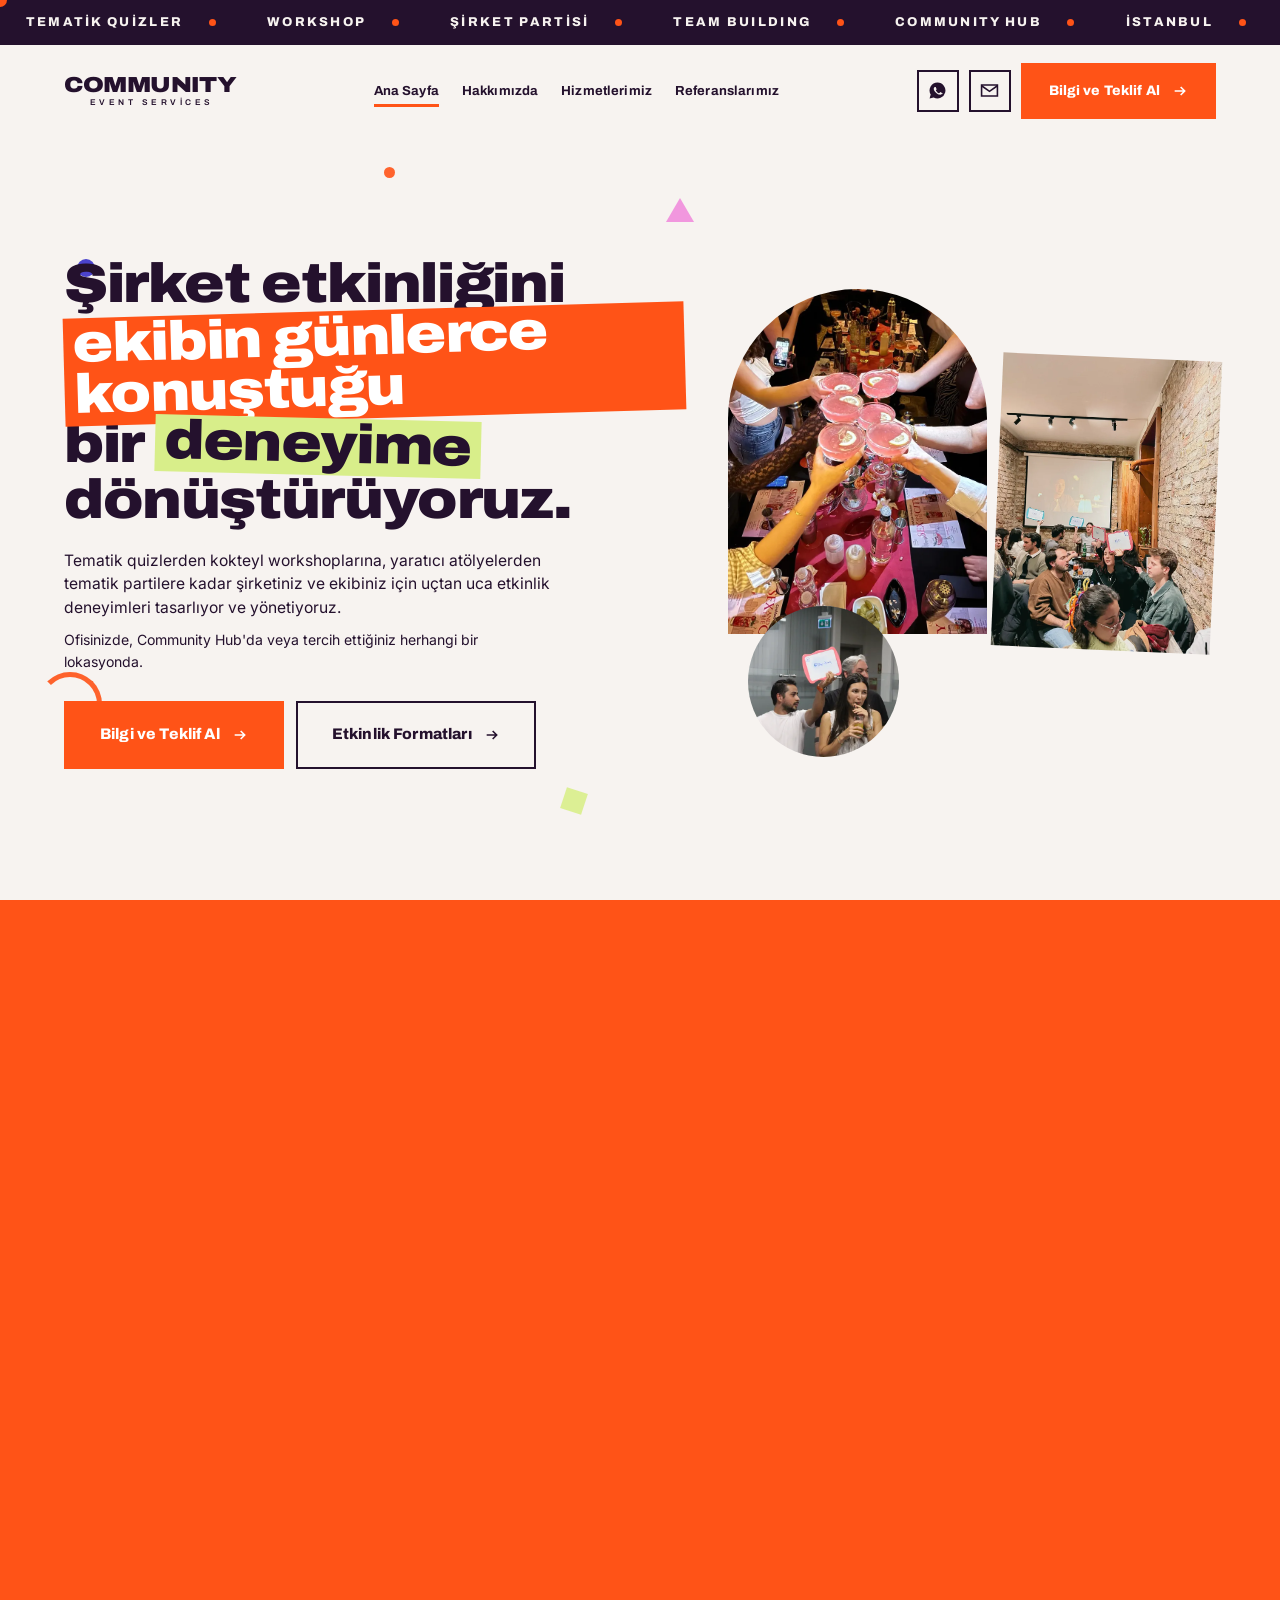
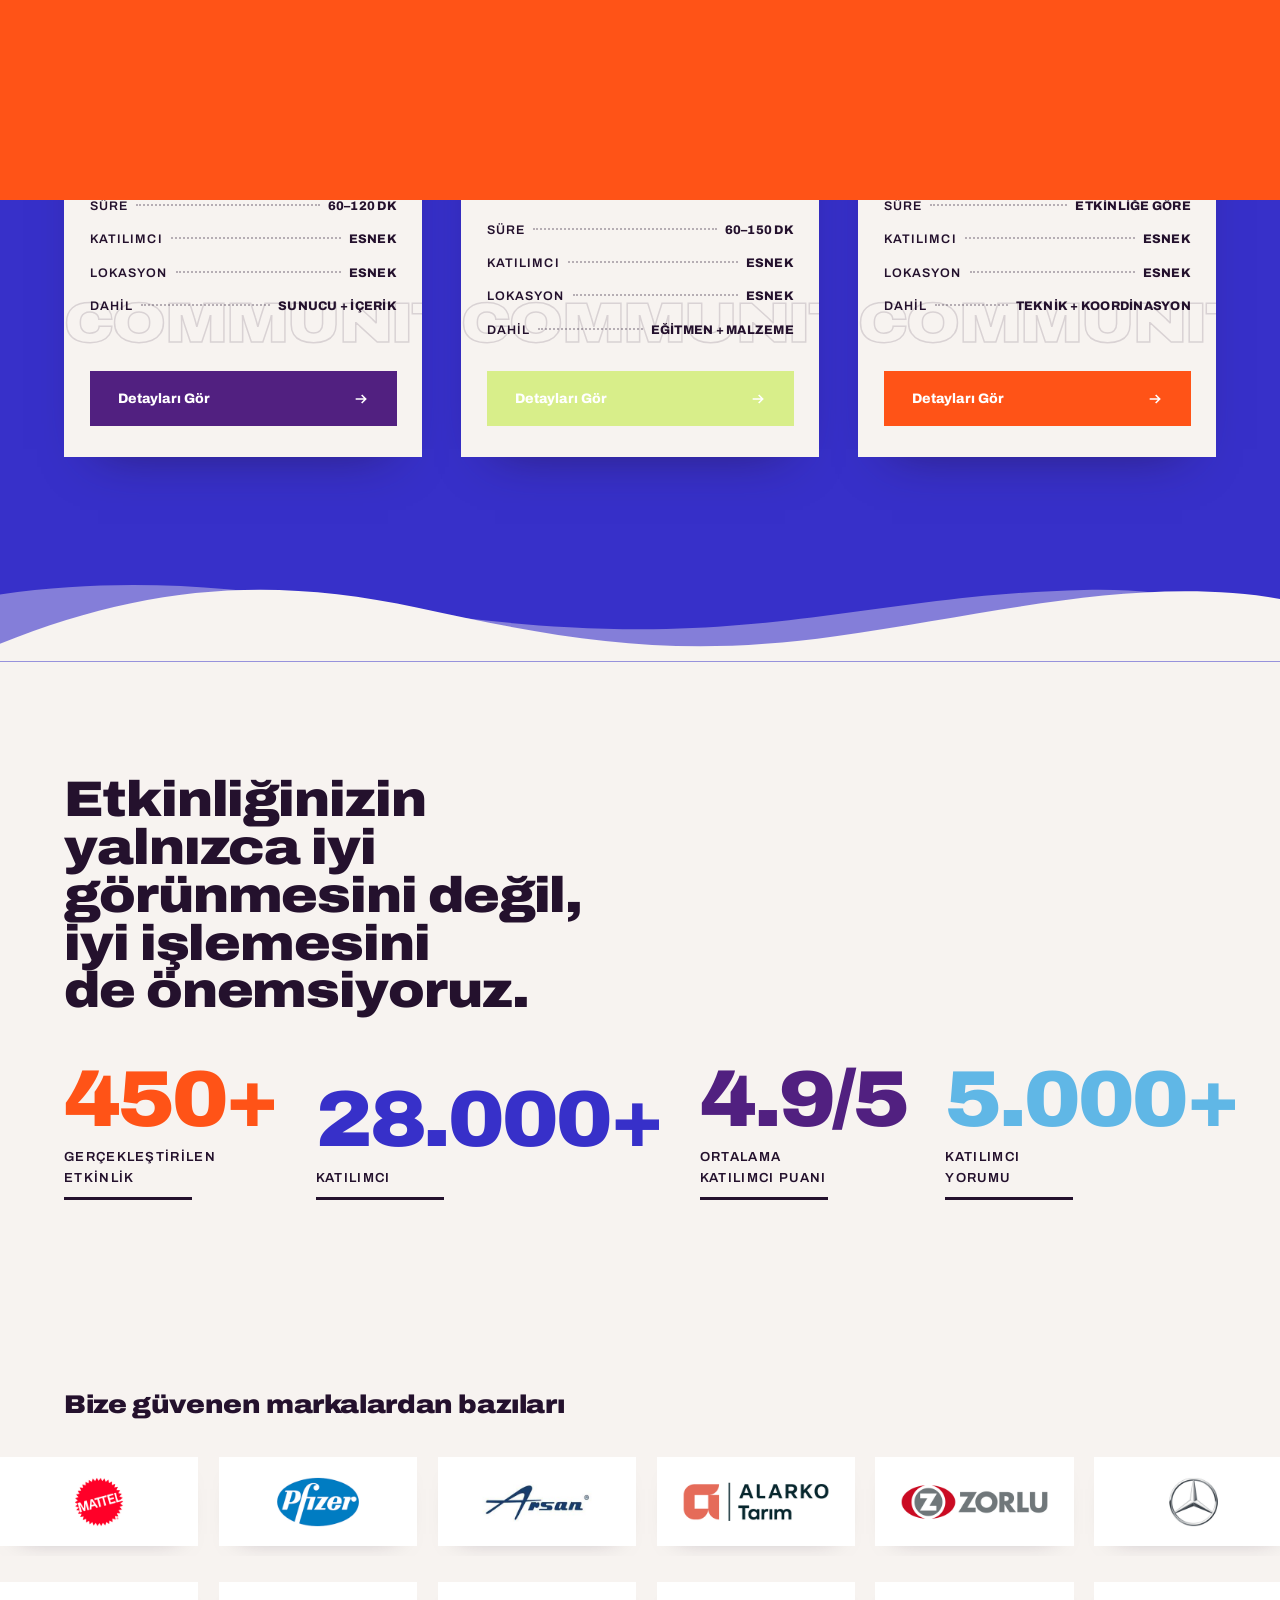
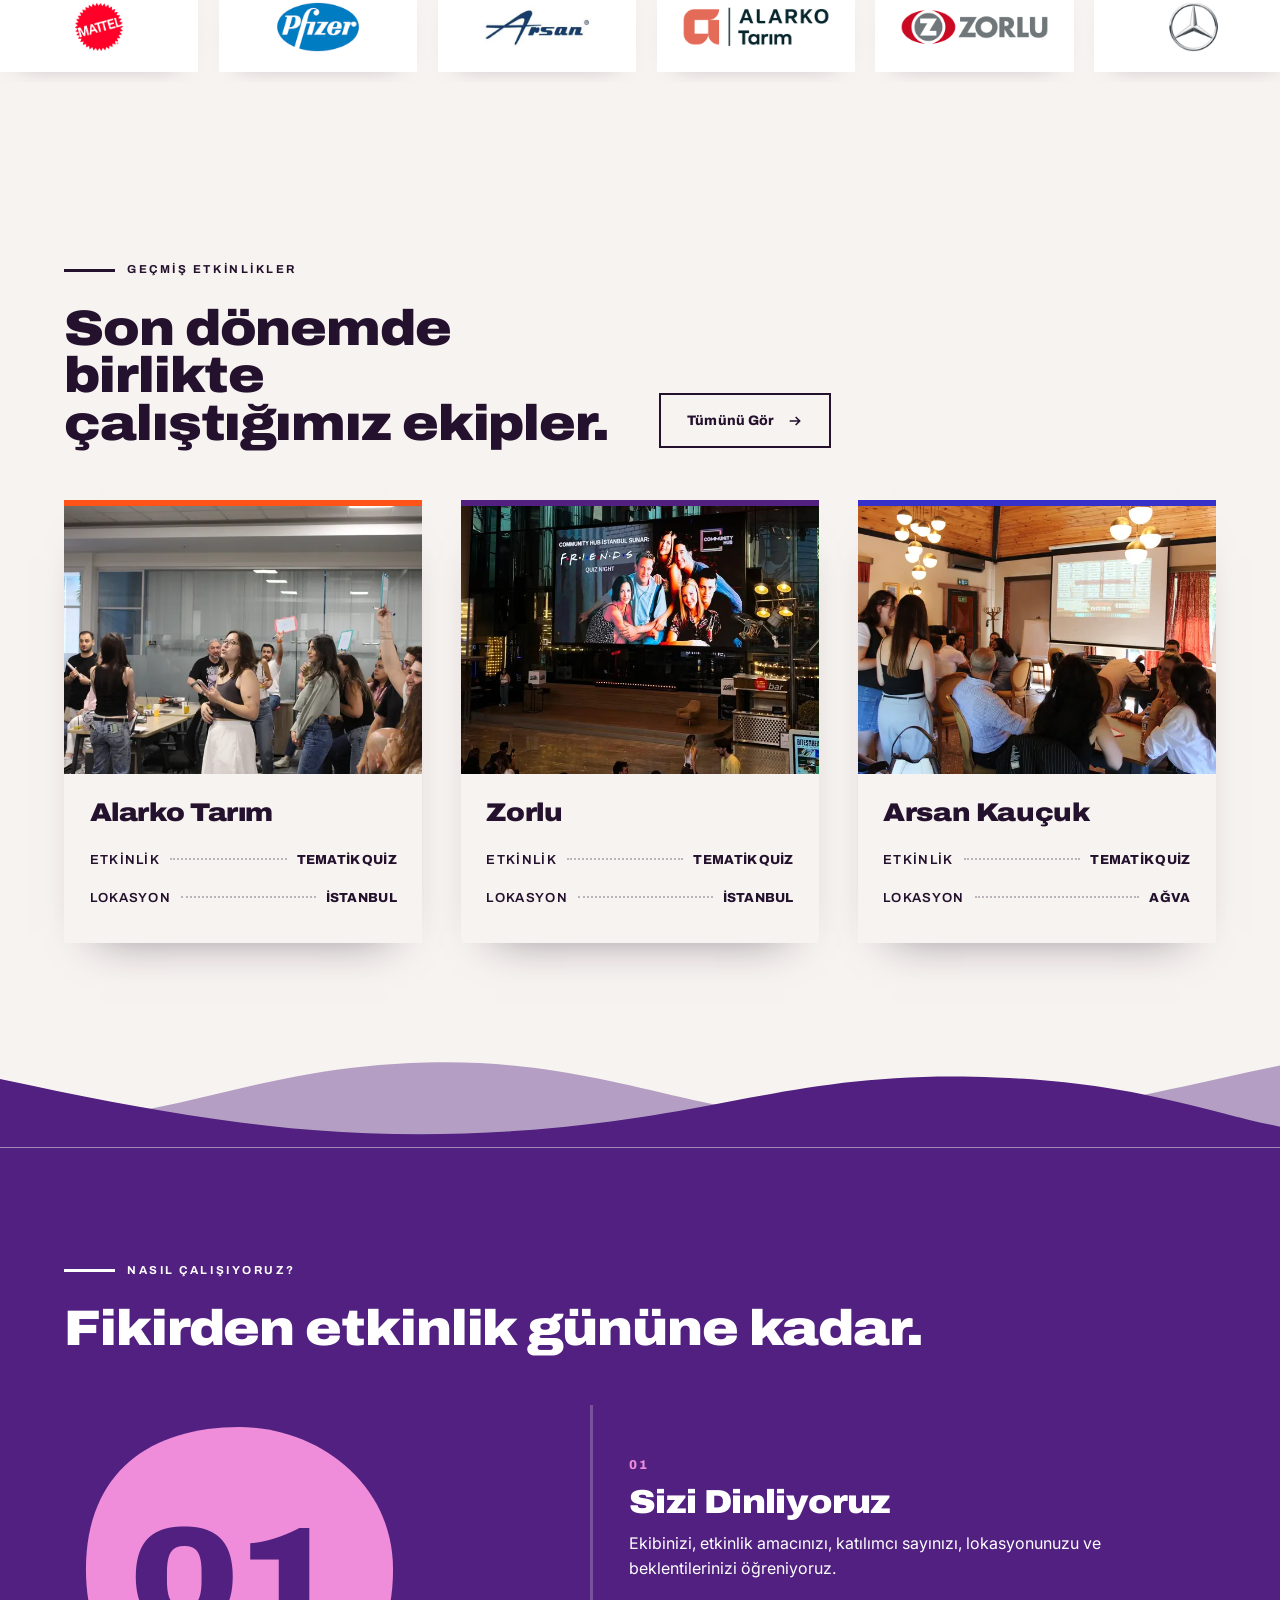
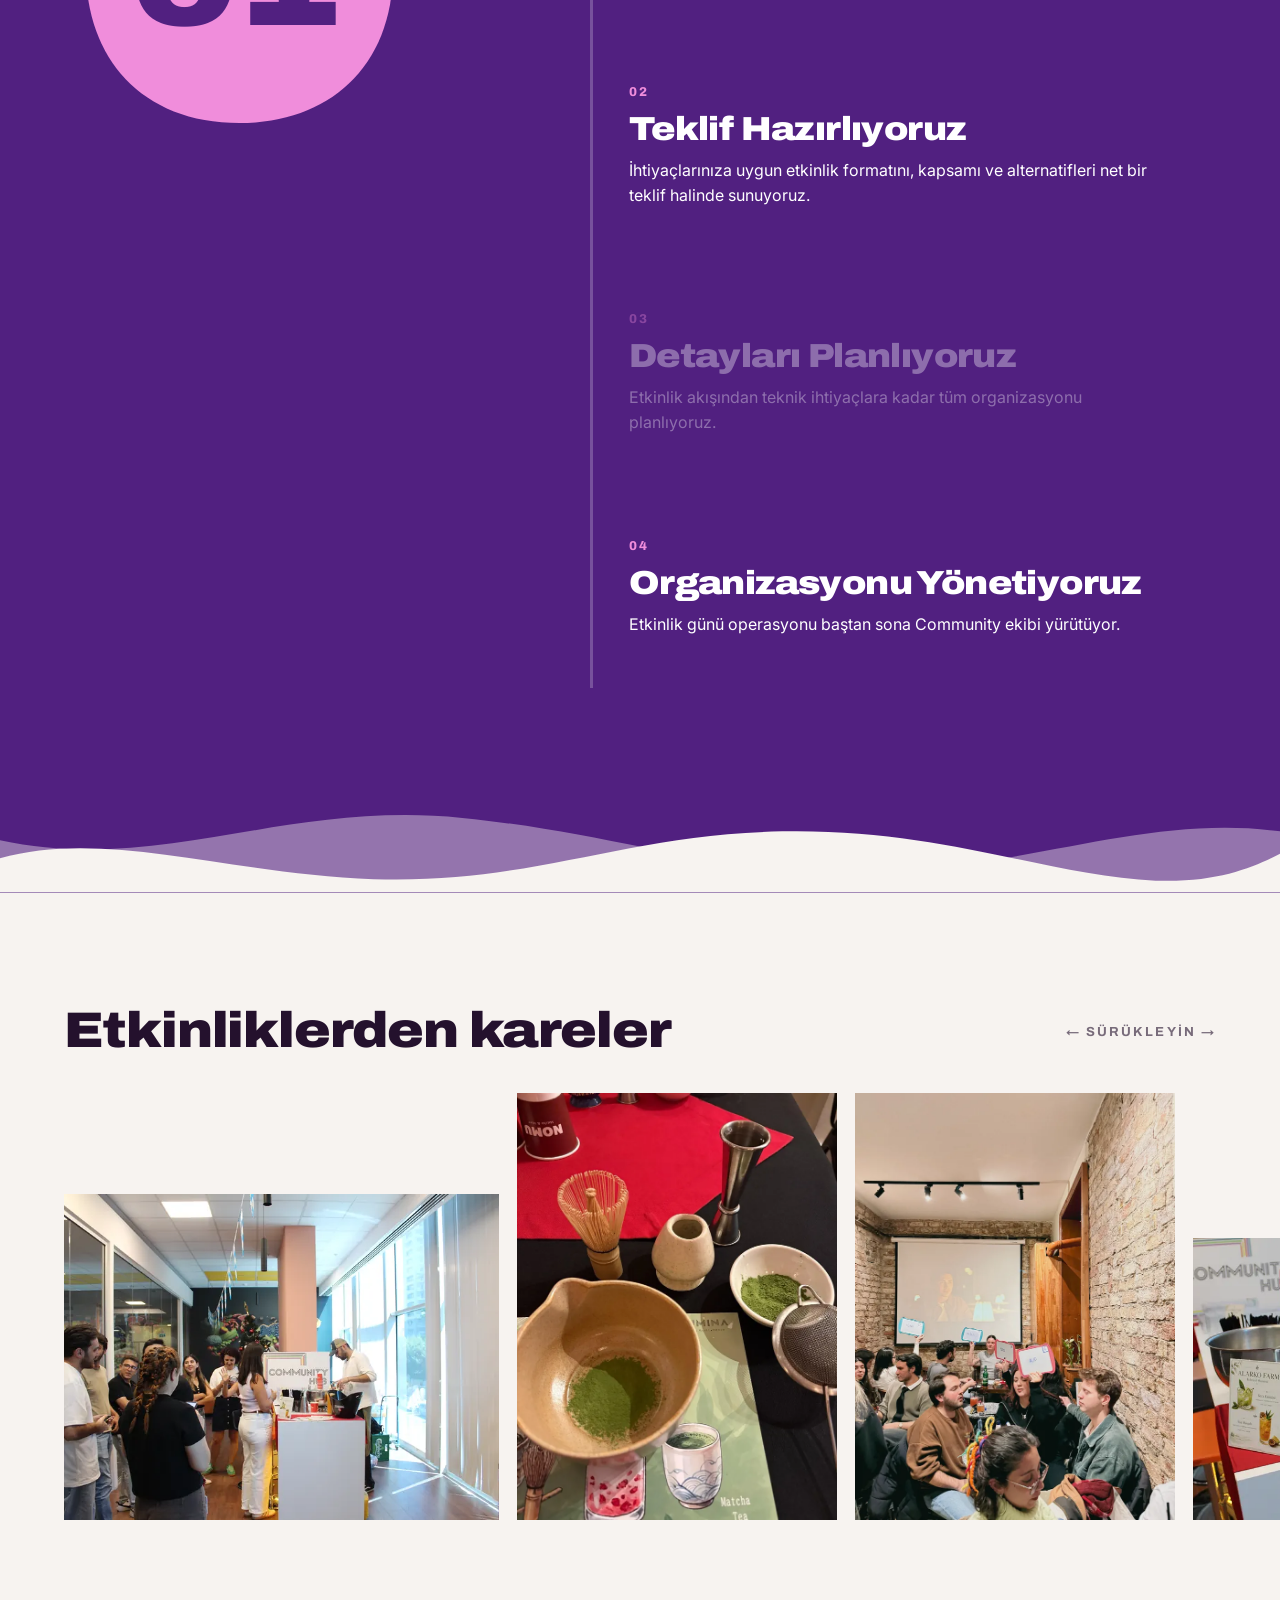
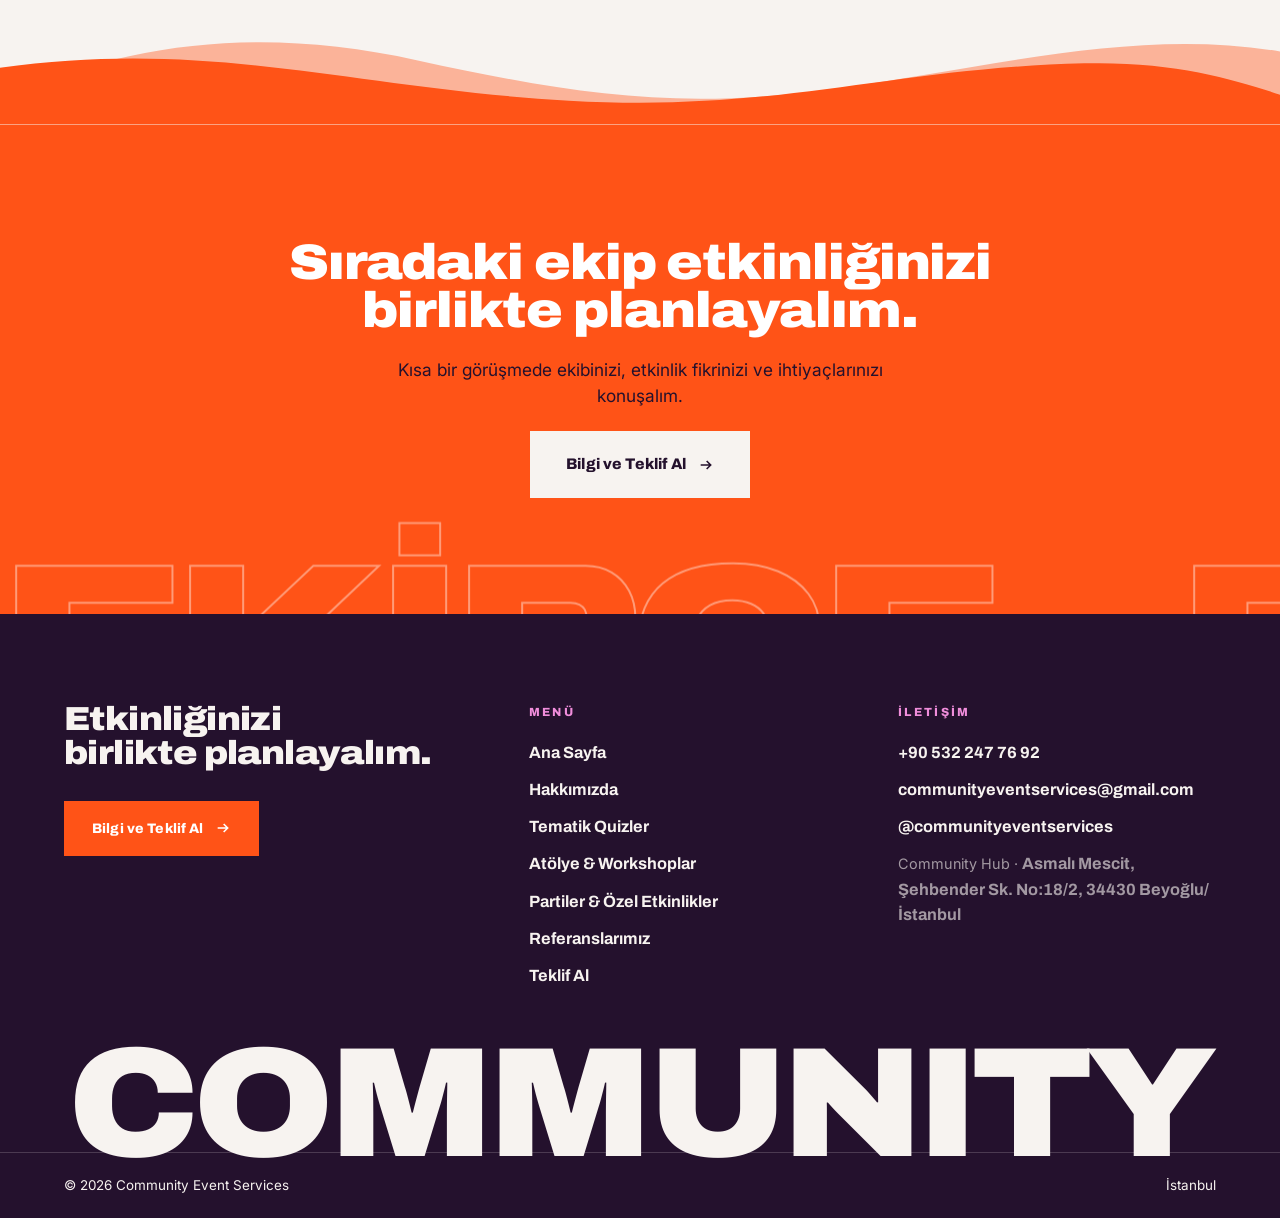
==== commit db1b44b3: "Add files via upload" ====
--- a/index.html
+++ b/index.html
@@ -1,99 +1,266 @@
-<!DOCTYPE html>
+<!doctype html>
 <html lang="tr">
 <head>
-  <meta charset="utf-8">
-  <meta name="viewport" content="width=device-width, initial-scale=1, viewport-fit=cover">
-  <title>Community Hub İzmir — Menü</title>
-  <meta name="description" content="Community Hub İzmir kokteyl, yemek ve içecek menüsü.">
-  <meta name="theme-color" content="#F7EBA8">
-  <meta property="og:title" content="Community Hub İzmir — Menü">
-  <meta property="og:image" content="assets/img/logo.png">
-  <link rel="icon" type="image/png" href="assets/img/favicon.png">
-  <link rel="apple-touch-icon" href="assets/img/apple-touch-icon.png">
-  <link rel="preconnect" href="https://fonts.googleapis.com">
-  <link rel="preconnect" href="https://fonts.gstatic.com" crossorigin>
-  <link href="https://fonts.googleapis.com/css2?family=Oranienbaum&family=Jost:ital,wght@0,400;0,500;0,600;1,400&display=swap&subset=latin-ext" rel="stylesheet">
-  <link rel="stylesheet" href="css/style.css">
+<meta charset="utf-8">
+<meta name="viewport" content="width=device-width,initial-scale=1">
+<title>Community Event Services — Şirket Etkinlikleri, Tematik Quizler ve Atölyeler</title>
+<meta name="description" content="Şirketler ve ekipler için tematik quiz etkinlikleri, kokteyl ve matcha workshopları, tuval boyama, vision board atölyeleri ve tematik partiler. İstanbul'da uçtan uca etkinlik tasarımı ve yönetimi.">
+<meta name="theme-color" content="#F7F3F0">
+<link rel="canonical" href="https://communityeventservices.com/index.html">
+<meta property="og:type" content="website">
+<meta property="og:locale" content="tr_TR">
+<meta property="og:site_name" content="Community Event Services">
+<meta property="og:title" content="Community Event Services — Şirket Etkinlikleri, Tematik Quizler ve Atölyeler">
+<meta property="og:description" content="Şirketler ve ekipler için tematik quiz etkinlikleri, kokteyl ve matcha workshopları, tuval boyama, vision board atölyeleri ve tematik partiler. İstanbul'da uçtan uca etkinlik tasarımı ve yönetimi.">
+<meta property="og:image" content="assets/img/og-default.jpg">
+<meta name="twitter:card" content="summary_large_image">
+<link rel="preconnect" href="https://fonts.googleapis.com">
+<link rel="preconnect" href="https://fonts.gstatic.com" crossorigin>
+<link href="https://fonts.googleapis.com/css2?family=Archivo:wdth,wght@62..125,400..900&family=Inter:wght@400;500;600&display=swap" rel="stylesheet">
+<link rel="stylesheet" href="assets/css/styles.css">
+<link rel="icon" href="assets/favicon.svg" type="image/svg+xml">
+<noscript><style>.rv,.rv-mask>*{opacity:1!important;transform:none!important}.hl::before{transform:scaleX(1)!important}.wipe,.cursor{display:none!important}</style></noscript>
+<script src="assets/js/config.js"></script>
 </head>
 <body>
-
-  <header class="topbar">
-    <div class="topbar__row">
-      <a href="#kokteyl" class="topbar__logo" aria-label="Community Hub — başa dön">
-        <img src="assets/img/logo.png" alt="Community Hub" width="600" height="386">
-      </a>
-    </div>
-    <nav class="tabs" aria-label="Menü bölümleri">
-      <a href="#kokteyl" class="tab is-active">Quiz Cocktail Menü</a>
-      <a href="#yemek" class="tab">Yemek Menüsü</a>
-      <a href="#icecek" class="tab">İçecek Menüsü</a>
-      <a href="#kampanyalar" class="tab">Kampanyalar</a>
-    </nav>
-    <div class="stripe" aria-hidden="true"></div>
-  </header>
-
-  <main>
-    <!-- COCKTAIL -->
-    <section id="kokteyl" class="section section--cocktail" data-theme="#F7EBA8">
-      <div class="hero">
-        <img class="hero__art hero__art--left" src="assets/img/spritz.webp" alt="" aria-hidden="true">
-        <h1 class="hero__title">Cocktail Menü</h1>
-        <img class="hero__art hero__art--right" src="assets/img/martini.webp" alt="" aria-hidden="true">
+<a class="skip-link" href="#main">İçeriğe geç</a>
+<div class="wipe" aria-hidden="true"><span class="wipe__label"></span></div>
+<div class="cursor" aria-hidden="true"><span class="cursor__label"></span></div>
+<svg width="0" height="0" style="position:absolute" aria-hidden="true"><defs>
+<pattern id="pat-dots" width="22" height="22" patternUnits="userSpaceOnUse"><circle cx="4" cy="4" r="3" fill="currentColor"/></pattern>
+<pattern id="pat-squiggle" width="40" height="24" patternUnits="userSpaceOnUse"><path d="M0,12 q10,-11 20,0 t20,0" fill="none" stroke="currentColor" stroke-width="3"/></pattern>
+<pattern id="pat-tri" width="34" height="34" patternUnits="userSpaceOnUse"><path d="M8,26 L17,8 L26,26 Z" fill="currentColor"/></pattern>
+<pattern id="pat-arc" width="30" height="30" patternUnits="userSpaceOnUse"><path d="M0,26 a15,15 0 0 1 30,0" fill="none" stroke="currentColor" stroke-width="3"/></pattern>
+</defs></svg>
+<div class="ticker" aria-hidden="true"><div class="ticker__track"><span class="ticker__item">TEMATİK QUİZLER</span><span class="ticker__item">WORKSHOP</span><span class="ticker__item">ŞİRKET PARTİSİ</span><span class="ticker__item">TEAM BUILDING</span><span class="ticker__item">COMMUNITY HUB</span><span class="ticker__item">İSTANBUL</span><span class="ticker__item">TEMATİK QUİZLER</span><span class="ticker__item">WORKSHOP</span><span class="ticker__item">ŞİRKET PARTİSİ</span><span class="ticker__item">TEAM BUILDING</span><span class="ticker__item">COMMUNITY HUB</span><span class="ticker__item">İSTANBUL</span><span class="ticker__item">TEMATİK QUİZLER</span><span class="ticker__item">WORKSHOP</span><span class="ticker__item">ŞİRKET PARTİSİ</span><span class="ticker__item">TEAM BUILDING</span><span class="ticker__item">COMMUNITY HUB</span><span class="ticker__item">İSTANBUL</span><span class="ticker__item">TEMATİK QUİZLER</span><span class="ticker__item">WORKSHOP</span><span class="ticker__item">ŞİRKET PARTİSİ</span><span class="ticker__item">TEAM BUILDING</span><span class="ticker__item">COMMUNITY HUB</span><span class="ticker__item">İSTANBUL</span></div></div>
+<header class="header">
+ <div class="wrap header__inner">
+  <a class="logo" href="index.html" aria-label="Community Event Services ana sayfa">
+    <span class="logo__mark">COMMUNITY</span><span class="logo__sub">event services</span>
+  </a>
+  <nav class="nav" aria-label="Ana menü">
+    <a class="nav__link" href="index.html" aria-current="page">Ana Sayfa</a><a class="nav__link" href="hakkimizda.html">Hakkımızda</a>
+    <div class="nav__group">
+      <button class="nav__link" aria-expanded="false" aria-haspopup="true">Hizmetlerimiz</button>
+      <div class="nav__panel"><a href="tematik-quizler.html">Tematik Quizler</a><a href="workshoplar.html">Atölye & Workshoplar</a><a href="partiler.html">Partiler & Özel Etkinlikler</a></div>
+    </div>
+    <a class="nav__link" href="referanslarimiz.html">Referanslarımız</a>
+  </nav>
+  <div class="header__actions">
+    <a class="icon-link icon-link--wa" data-c="wa-link" href="#" target="_blank" rel="noopener" aria-label="WhatsApp ile yazın"><svg viewBox="0 0 24 24"><path d="M12 2a10 10 0 0 0-8.6 15.1L2 22l5.1-1.3A10 10 0 1 0 12 2Zm5.5 14.1c-.2.6-1.2 1.2-1.7 1.2-.5.1-1 .1-1.6-.1-.4-.1-.9-.3-1.5-.6-2.6-1.1-4.3-3.7-4.4-3.9-.1-.2-1-1.4-1-2.6 0-1.2.6-1.8.9-2.1.2-.2.5-.3.7-.3h.5c.2 0 .4 0 .6.5.2.5.8 1.8.8 2 .1.1.1.3 0 .4l-.3.5-.4.4c-.1.1-.3.3-.1.6.2.3.7 1.2 1.6 2 1.1.9 1.9 1.2 2.2 1.3.3.1.4.1.6-.1.2-.2.7-.8.9-1.1.2-.3.4-.2.6-.1l1.9.9c.2.1.4.2.4.3.1.2.1.7-.1 1.3Z"/></svg></a>
+    <a class="icon-link icon-link--mail" data-c="mail-link" href="#" aria-label="E-posta gönderin"><svg viewBox="0 0 24 24"><path d="M2 5h20v14H2z" fill="none" stroke="currentColor" stroke-width="2"/><path d="M2 6l10 7 10-7" fill="none" stroke="currentColor" stroke-width="2"/></svg></a>
+    <a class="btn btn--accent" href="teklif-al.html" data-magnetic data-cursor="Teklif Al"><span>Bilgi ve Teklif Al</span><svg viewBox="0 0 24 24" aria-hidden="true"><path d="M4 12h15M13 6l6 6-6 6"/></svg></a>
+    <button class="burger" aria-expanded="false" aria-label="Menüyü aç"><span></span></button>
+  </div>
+ </div>
+</header>
+<div class="menu" role="dialog" aria-modal="true" aria-label="Menü">
+  <div class="menu__top">
+    <span class="logo__mark">COMMUNITY</span>
+    <button class="menu__close" aria-label="Menüyü kapat">✕</button>
+  </div>
+  <ul class="menu__list"><li><a href="index.html">Ana Sayfa</a></li><li><a href="hakkimizda.html">Hakkımızda</a></li>
+    <li aria-hidden="true" style="opacity:.6;font-family:var(--display);font-weight:800;font-size:.78rem;letter-spacing:.2em;padding-top:16px">HİZMETLERİMİZ</li>
+    <li><ul class="menu__list menu__sub"><li><a href="tematik-quizler.html">Tematik Quizler</a></li><li><a href="workshoplar.html">Atölye & Workshoplar</a></li><li><a href="partiler.html">Partiler & Özel Etkinlikler</a></li></ul></li>
+    <li><a href="referanslarimiz.html">Referanslarımız</a></li><li><a href="teklif-al.html">Teklif Al</a></li></ul>
+  <div class="menu__foot">
+    <div class="sticker " aria-hidden="true" style="--st-bg:#D8EE8A;--st-fg:#24112D;--st-ring:#24112D;--rot:-14deg">HADİ<br>BAŞLAYALIM</div>
+    <a class="btn btn--light" data-c="wa-link" href="#" target="_blank" rel="noopener"><span>WhatsApp</span><svg viewBox="0 0 24 24" aria-hidden="true"><path d="M4 12h15M13 6l6 6-6 6"/></svg></a>
+    <a class="btn btn--outline" data-c="mail-link" href="#"><span>E-posta</span><svg viewBox="0 0 24 24" aria-hidden="true"><path d="M4 12h15M13 6l6 6-6 6"/></svg></a>
+  </div>
+</div>
+<main id="main">
+<section class="hero block block--cream">
+ <div class="confetti" aria-hidden="true">
+   <i class="cf-dot" data-mouse="28" style="left:6%;top:16%;width:18px;height:18px;background:#3730C9"></i>
+   <i class="cf-tri" data-mouse="-34" style="left:52%;top:8%;color:#F08DDB"></i>
+   <i class="cf-arc" data-mouse="22" style="left:3%;bottom:22%;width:64px;height:64px;color:#FF5317"></i>
+   <i class="cf-sq" data-mouse="-20" style="left:44%;bottom:12%;width:22px;height:22px;background:#D8EE8A"></i>
+   <i class="cf-dot" data-mouse="30" style="left:30%;top:4%;width:11px;height:11px;background:#FF5317"></i>
+ </div>
+ <div class="wrap hero__inner">
+   <div class="hero__head">
+     <h1 class="display t-hero rv">Şirket etkinliğini <span class="hl hl--orange hl--r1">ekibin günlerce konuştuğu</span> bir <span class="hl hl--lime hl--r2">deneyime</span> dönüştürüyoruz.</h1>
+     <p class="lede hero__body rv">Tematik quizlerden kokteyl workshoplarına, yaratıcı atölyelerden tematik partilere kadar şirketiniz ve ekibiniz için uçtan uca etkinlik deneyimleri tasarlıyor ve yönetiyoruz.</p>
+     <p class="hero__sec rv">Ofisinizde, Community Hub'da veya tercih ettiğiniz herhangi bir lokasyonda.</p>
+     <div class="hero__cta rv">
+       <a class="btn btn--accent btn--lg" href="teklif-al.html" data-magnetic data-cursor="Teklif Al"><span>Bilgi ve Teklif Al</span><svg viewBox="0 0 24 24" aria-hidden="true"><path d="M4 12h15M13 6l6 6-6 6"/></svg></a>
+       <a class="btn btn--outline btn--lg" href="#hizmetler"><span>Etkinlik Formatları</span><svg viewBox="0 0 24 24" aria-hidden="true"><path d="M4 12h15M13 6l6 6-6 6"/></svg></a>
+     </div>
+   </div>
+   <div class="hero__collage">
+     <div class="hero__ph hero__ph--a" data-mouse="12"><img class="ph ph--arch" src="assets/img/kokteyl-03-700.webp" srcset="assets/img/kokteyl-03-700.webp 700w, assets/img/kokteyl-03-1200.webp 1200w" sizes="(max-width:560px) 92vw, (max-width:1179px) 52vw, 22vw" alt="Kokteyl workshopunda kadeh kaldıran ekip" width="1200" height="1600" loading="eager" fetchpriority="high" decoding="async"></div>
+     <div class="hero__ph hero__ph--b" data-mouse="-14" style="--rot:2.5deg"><img class="ph ph--block" src="assets/img/quiz-gece-01-700.webp" srcset="assets/img/quiz-gece-01-700.webp 700w, assets/img/quiz-gece-01-1400.webp 1400w" sizes="(max-width:560px) 46vw, (max-width:1179px) 44vw, 19vw" alt="Quiz etkinliğinde dolu salon" width="1400" height="1867" loading="lazy" decoding="async"></div>
+     <div class="hero__ph hero__ph--c" data-mouse="9"><img class="ph ph--circle" src="assets/img/kurumsal-quiz-02-700.webp" srcset="assets/img/kurumsal-quiz-02-700.webp 700w, assets/img/kurumsal-quiz-02-1400.webp 1400w" sizes="(max-width:560px) 46vw, (max-width:1179px) 28vw, 13vw" alt="Quiz etkinliğinde cevap kartı kaldıran ekip" width="1400" height="933" loading="lazy" decoding="async"></div>
+   </div>
+ </div>
+</section><svg class="blob" viewBox="0 0 1440 120" preserveAspectRatio="none" aria-hidden="true" style="background:#F7F3F0">
+<path d="M0,74 C120,34 260,96 420,102 C600,109 700,42 880,38 C1060,34 1180,98 1300,104 C1370,107 1410,86 1440,68 L1440,120 L0,120 Z" fill="#3730C9" opacity=".4" transform="translate(0,-14)"/>
+<path d="M0,64 C180,110 320,10 520,34 C720,58 820,120 1020,104 C1180,91 1300,30 1440,52 L1440,120 L0,120 Z" fill="#3730C9"/></svg>
+<section class="block block--blue section" id="hizmetler">
+ <div class="wrap">
+  <p class="eyebrow rv">Ne Yapıyoruz?</p>
+  <div class="grid g-2 mb-l" style="align-items:end">
+    <h2 class="display t-xl rv">Ekibiniz için doğru etkinlik formatını birlikte seçelim.</h2>
+    <p class="lede rv">Her şirketin dinamiği, ekibi ve etkinlikten beklentisi farklı. Bu nedenle farklı formatları şirketinizin ihtiyaçlarına göre özelleştiriyoruz.</p>
+  </div>
+  <div class="grid g-3 tickets" data-stagger><a class="ticket rv" href="tematik-quizler.html" data-tilt data-cursor="İncele" style="--tk:#512080">
+  <div class="ticket__media"><img src="assets/img/kurumsal-quiz-03-700.webp" srcset="assets/img/kurumsal-quiz-03-700.webp 700w, assets/img/kurumsal-quiz-03-1400.webp 1400w" sizes="(max-width:767px) 92vw, 32vw" alt="Ofiste düzenlenen quiz etkinliğinde el kaldıran ekip" width="1400" height="933" loading="lazy" decoding="async"><span class="ticket__tag">QUIZ</span></div>
+  <div class="ticket__perf" aria-hidden="true"></div>
+  <div class="ticket__body">
+    <span class="ticket__wm" aria-hidden="true">COMMUNITY</span>
+    <h3 class="display t-md ticket__title">Tematik Quiz Etkinlikleri</h3>
+    <p class="ticket__desc">Klasik bilgi yarışmalarından şirketinize özel hazırlanan quizlere kadar ekipleri bir araya getiren interaktif etkinlikler.</p>
+    <ul class="ticket__specs"><li>Süre<b>60–120 dk</b></li><li>Katılımcı<b>Esnek</b></li><li>Lokasyon<b>Esnek</b></li><li>Dahil<b>Sunucu + içerik</b></li></ul>
+    <div class="ticket__cta"><span class="btn btn--full"><span>Detayları Gör</span><svg viewBox="0 0 24 24" aria-hidden="true"><path d="M4 12h15M13 6l6 6-6 6"/></svg></span></div>
+  </div>
+</a><a class="ticket rv" href="workshoplar.html" data-tilt data-cursor="İncele" style="--tk:#D8EE8A">
+  <div class="ticket__media"><img src="assets/img/parti-grup-01-700.webp" srcset="assets/img/parti-grup-01-700.webp 700w, assets/img/parti-grup-01-1400.webp 1400w" sizes="(max-width:767px) 92vw, 32vw" alt="Kokteyl atölyesi sonrası bir araya gelen ekip" width="1400" height="788" loading="lazy" decoding="async"><span class="ticket__tag">ATÖLYE</span></div>
+  <div class="ticket__perf" aria-hidden="true"></div>
+  <div class="ticket__body">
+    <span class="ticket__wm" aria-hidden="true">COMMUNITY</span>
+    <h3 class="display t-md ticket__title">Atölye & Workshoplar</h3>
+    <p class="ticket__desc">Kokteyl workshoplarından matcha deneyimlerine, tuval boyamadan vision board çalışmalarına kadar yaratıcı ekip deneyimleri.</p>
+    <ul class="ticket__specs"><li>Süre<b>60–150 dk</b></li><li>Katılımcı<b>Esnek</b></li><li>Lokasyon<b>Esnek</b></li><li>Dahil<b>Eğitmen + malzeme</b></li></ul>
+    <div class="ticket__cta"><span class="btn btn--full"><span>Detayları Gör</span><svg viewBox="0 0 24 24" aria-hidden="true"><path d="M4 12h15M13 6l6 6-6 6"/></svg></span></div>
+  </div>
+</a><a class="ticket rv" href="partiler.html" data-tilt data-cursor="İncele" style="--tk:#FF5317">
+  <div class="ticket__media"><img src="assets/img/parti-beykoz-01-700.webp" srcset="assets/img/parti-beykoz-01-700.webp 700w, assets/img/parti-beykoz-01-1206.webp 1206w" sizes="(max-width:767px) 92vw, 32vw" alt="Beykoz'da açık havada düzenlenen özel etkinlik" width="1206" height="1559" loading="lazy" decoding="async"><span class="ticket__tag">PARTİ</span></div>
+  <div class="ticket__perf" aria-hidden="true"></div>
+  <div class="ticket__body">
+    <span class="ticket__wm" aria-hidden="true">COMMUNITY</span>
+    <h3 class="display t-md ticket__title">Partiler & Özel Etkinlikler</h3>
+    <p class="ticket__desc">Karaoke, DJ performansı, canlı müzik, sezonluk konseptler ve şirketinize özel temalar.</p>
+    <ul class="ticket__specs"><li>Süre<b>Etkinliğe göre</b></li><li>Katılımcı<b>Esnek</b></li><li>Lokasyon<b>Esnek</b></li><li>Dahil<b>Teknik + koordinasyon</b></li></ul>
+    <div class="ticket__cta"><span class="btn btn--full"><span>Detayları Gör</span><svg viewBox="0 0 24 24" aria-hidden="true"><path d="M4 12h15M13 6l6 6-6 6"/></svg></span></div>
+  </div>
+</a></div>
+ </div>
+</section>
+<svg class="blob" viewBox="0 0 1440 120" preserveAspectRatio="none" aria-hidden="true" style="background:#3730C9">
+<path d="M0,44 C240,4 400,72 640,88 C880,104 1000,44 1220,38 C1320,35 1390,60 1440,80 L1440,120 L0,120 Z" fill="#F7F3F0" opacity=".4" transform="translate(0,-14)"/>
+<path d="M0,96 C160,20 300,4 470,48 C640,92 760,116 940,86 C1120,56 1280,4 1440,36 L1440,120 L0,120 Z" fill="#F7F3F0"/></svg><section class="block block--cream section" id="rakamlar">
+ <div class="wrap">
+  <div class="grid g-2 mb-l" style="align-items:end">
+    <h2 class="display t-xl rv">Etkinliğinizin yalnızca iyi görünmesini değil, iyi işlemesini de önemsiyoruz.</h2>
+    <p class="copy rv">Etkinlik formatı, akış, teknik kurulum ve gün içi operasyon tek ekip tarafından yürütülüyor. Siz yalnızca katılıyorsunuz.</p>
+  </div>
+  <div class="stats rv" data-stagger><div class="stat rv"><p class="stat__value" data-count="450" data-suffix="+" data-dec="0" data-group="0">0</p><p class="stat__label">Gerçekleştirilen Etkinlik</p></div><div class="stat rv"><p class="stat__value" data-count="28000" data-suffix="+" data-dec="0" data-group="1">0</p><p class="stat__label">Katılımcı</p></div><div class="stat rv"><p class="stat__value" data-count="4.9" data-suffix="/5" data-dec="1" data-group="0">0</p><p class="stat__label">Ortalama Katılımcı Puanı</p></div><div class="stat rv"><p class="stat__value" data-count="5000" data-suffix="+" data-dec="0" data-group="1">0</p><p class="stat__label">Katılımcı Yorumu</p></div></div>
+ </div>
+</section><section class="block block--cream section--tight" style="padding-bottom:clamp(40px,5vw,80px)">
+ <div class="wrap"><h2 class="display t-md rv" style="margin-bottom:28px">Bize güvenen markalardan bazıları</h2></div>
+ <div class="logos"><div class="logos__track"><div class="logo-plate"><img src="assets/img/logo-mattel.png" alt="Mattel" width="440" height="180" loading="lazy" decoding="async"></div><div class="logo-plate"><img src="assets/img/logo-pfizer.png" alt="Pfizer" width="440" height="180" loading="lazy" decoding="async"></div><div class="logo-plate"><img src="assets/img/logo-arsan.png" alt="Arsan Kauçuk" width="440" height="180" loading="lazy" decoding="async"></div><div class="logo-plate"><img src="assets/img/logo-alarko-tarim.png" alt="Alarko Tarım" width="440" height="180" loading="lazy" decoding="async"></div><div class="logo-plate"><img src="assets/img/logo-zorlu.png" alt="Zorlu" width="440" height="180" loading="lazy" decoding="async"></div><div class="logo-plate"><img src="assets/img/logo-mercedes.png" alt="Mercedes-Benz" width="440" height="180" loading="lazy" decoding="async"></div><div class="logo-plate"><img src="assets/img/logo-aksigorta.png" alt="Aksigorta" width="440" height="180" loading="lazy" decoding="async"></div><div class="logo-plate"><img src="assets/img/logo-agesa.png" alt="Agesa" width="440" height="180" loading="lazy" decoding="async"></div><div class="logo-plate"><img src="assets/img/logo-midas.png" alt="Midas" width="440" height="180" loading="lazy" decoding="async"></div><div class="logo-plate"><img src="assets/img/logo-abdi-ibrahim.png" alt="Abdi İbrahim" width="440" height="180" loading="lazy" decoding="async"></div><div class="logo-plate"><img src="assets/img/logo-mattel.png" alt="Mattel" width="440" height="180" loading="lazy" decoding="async"></div><div class="logo-plate"><img src="assets/img/logo-pfizer.png" alt="Pfizer" width="440" height="180" loading="lazy" decoding="async"></div><div class="logo-plate"><img src="assets/img/logo-arsan.png" alt="Arsan Kauçuk" width="440" height="180" loading="lazy" decoding="async"></div><div class="logo-plate"><img src="assets/img/logo-alarko-tarim.png" alt="Alarko Tarım" width="440" height="180" loading="lazy" decoding="async"></div><div class="logo-plate"><img src="assets/img/logo-zorlu.png" alt="Zorlu" width="440" height="180" loading="lazy" decoding="async"></div><div class="logo-plate"><img src="assets/img/logo-mercedes.png" alt="Mercedes-Benz" width="440" height="180" loading="lazy" decoding="async"></div><div class="logo-plate"><img src="assets/img/logo-aksigorta.png" alt="Aksigorta" width="440" height="180" loading="lazy" decoding="async"></div><div class="logo-plate"><img src="assets/img/logo-agesa.png" alt="Agesa" width="440" height="180" loading="lazy" decoding="async"></div><div class="logo-plate"><img src="assets/img/logo-midas.png" alt="Midas" width="440" height="180" loading="lazy" decoding="async"></div><div class="logo-plate"><img src="assets/img/logo-abdi-ibrahim.png" alt="Abdi İbrahim" width="440" height="180" loading="lazy" decoding="async"></div></div></div>
+ <div class="logos logos--rev" style="margin-top:16px"><div class="logos__track"><div class="logo-plate"><img src="assets/img/logo-mattel.png" alt="Mattel" width="440" height="180" loading="lazy" decoding="async"></div><div class="logo-plate"><img src="assets/img/logo-pfizer.png" alt="Pfizer" width="440" height="180" loading="lazy" decoding="async"></div><div class="logo-plate"><img src="assets/img/logo-arsan.png" alt="Arsan Kauçuk" width="440" height="180" loading="lazy" decoding="async"></div><div class="logo-plate"><img src="assets/img/logo-alarko-tarim.png" alt="Alarko Tarım" width="440" height="180" loading="lazy" decoding="async"></div><div class="logo-plate"><img src="assets/img/logo-zorlu.png" alt="Zorlu" width="440" height="180" loading="lazy" decoding="async"></div><div class="logo-plate"><img src="assets/img/logo-mercedes.png" alt="Mercedes-Benz" width="440" height="180" loading="lazy" decoding="async"></div><div class="logo-plate"><img src="assets/img/logo-aksigorta.png" alt="Aksigorta" width="440" height="180" loading="lazy" decoding="async"></div><div class="logo-plate"><img src="assets/img/logo-agesa.png" alt="Agesa" width="440" height="180" loading="lazy" decoding="async"></div><div class="logo-plate"><img src="assets/img/logo-midas.png" alt="Midas" width="440" height="180" loading="lazy" decoding="async"></div><div class="logo-plate"><img src="assets/img/logo-abdi-ibrahim.png" alt="Abdi İbrahim" width="440" height="180" loading="lazy" decoding="async"></div><div class="logo-plate"><img src="assets/img/logo-mattel.png" alt="Mattel" width="440" height="180" loading="lazy" decoding="async"></div><div class="logo-plate"><img src="assets/img/logo-pfizer.png" alt="Pfizer" width="440" height="180" loading="lazy" decoding="async"></div><div class="logo-plate"><img src="assets/img/logo-arsan.png" alt="Arsan Kauçuk" width="440" height="180" loading="lazy" decoding="async"></div><div class="logo-plate"><img src="assets/img/logo-alarko-tarim.png" alt="Alarko Tarım" width="440" height="180" loading="lazy" decoding="async"></div><div class="logo-plate"><img src="assets/img/logo-zorlu.png" alt="Zorlu" width="440" height="180" loading="lazy" decoding="async"></div><div class="logo-plate"><img src="assets/img/logo-mercedes.png" alt="Mercedes-Benz" width="440" height="180" loading="lazy" decoding="async"></div><div class="logo-plate"><img src="assets/img/logo-aksigorta.png" alt="Aksigorta" width="440" height="180" loading="lazy" decoding="async"></div><div class="logo-plate"><img src="assets/img/logo-agesa.png" alt="Agesa" width="440" height="180" loading="lazy" decoding="async"></div><div class="logo-plate"><img src="assets/img/logo-midas.png" alt="Midas" width="440" height="180" loading="lazy" decoding="async"></div><div class="logo-plate"><img src="assets/img/logo-abdi-ibrahim.png" alt="Abdi İbrahim" width="440" height="180" loading="lazy" decoding="async"></div></div></div>
+</section><section class="block block--cream section">
+ <div class="wrap">
+  <div class="grid g-2 mb-l" style="align-items:end">
+    <div>
+      <p class="eyebrow rv">Geçmiş Etkinlikler</p>
+      <h2 class="display t-xl rv">Son dönemde birlikte çalıştığımız ekipler.</h2>
+    </div>
+    <a class="btn btn--outline rv" href="referanslarimiz.html" style="justify-self:start"><span>Tümünü Gör</span><svg viewBox="0 0 24 24" aria-hidden="true"><path d="M4 12h15M13 6l6 6-6 6"/></svg></a>
+  </div>
+  <div class="grid g-3" data-stagger><article class="pastcard rv" style="--tk:#FF5317">
+  <div class="pastcard__media"><img class="ph ph--block" style="aspect-ratio:4/3" src="assets/img/etkinlik-alarko-700.webp" srcset="assets/img/etkinlik-alarko-700.webp 700w, assets/img/etkinlik-alarko-1400.webp 1400w" sizes="(max-width:767px) 92vw, 31vw" alt="Alarko Tarım quiz etkinliğinde el kaldıran ekip" width="1400" height="933" loading="lazy" decoding="async"></div>
+  <div class="pastcard__body">
+    <h3 class="display t-md">Alarko Tarım</h3>
+    <ul class="case__specs">
+      <li>Etkinlik<b>Tematik Quiz</b></li>
+      <li>Lokasyon<b>İstanbul</b></li>
+    </ul>
+  </div>
+</article><article class="pastcard rv" style="--tk:#512080">
+  <div class="pastcard__media"><img class="ph ph--block" style="aspect-ratio:4/3" src="assets/img/etkinlik-zorlu-700.webp" srcset="assets/img/etkinlik-zorlu-700.webp 700w" sizes="(max-width:767px) 92vw, 31vw" alt="Zorlu Center'da dev ekranda Friends temalı quiz etkinliği" width="700" height="697" loading="lazy" decoding="async"></div>
+  <div class="pastcard__body">
+    <h3 class="display t-md">Zorlu</h3>
+    <ul class="case__specs">
+      <li>Etkinlik<b>Tematik Quiz</b></li>
+      <li>Lokasyon<b>İstanbul</b></li>
+    </ul>
+  </div>
+</article><article class="pastcard rv" style="--tk:#3730C9">
+  <div class="pastcard__media"><img class="ph ph--block" style="aspect-ratio:4/3" src="assets/img/etkinlik-arsan-700.webp" srcset="assets/img/etkinlik-arsan-700.webp 700w, assets/img/etkinlik-arsan-1400.webp 1400w" sizes="(max-width:767px) 92vw, 31vw" alt="Arsan Kauçuk quiz etkinliğinde katılımcılar" width="1400" height="933" loading="lazy" decoding="async"></div>
+  <div class="pastcard__body">
+    <h3 class="display t-md">Arsan Kauçuk</h3>
+    <ul class="case__specs">
+      <li>Etkinlik<b>Tematik Quiz</b></li>
+      <li>Lokasyon<b>Ağva</b></li>
+    </ul>
+  </div>
+</article></div>
+ </div>
+</section><svg class="blob" viewBox="0 0 1440 120" preserveAspectRatio="none" aria-hidden="true" style="background:#F7F3F0">
+<path d="M0,102 C200,102 280,26 480,20 C680,14 780,96 980,102 C1160,107 1300,58 1440,24 L1440,120 L0,120 Z" fill="#512080" opacity=".4" transform="translate(0,-14)"/>
+<path d="M0,28 C220,84 380,116 600,96 C820,76 900,16 1120,26 C1280,33 1360,74 1440,92 L1440,120 L0,120 Z" fill="#512080"/></svg>
+<section class="block block--purple section" data-process>
+ <div class="wrap">
+  <p class="eyebrow rv">Nasıl Çalışıyoruz?</p>
+  <h2 class="display t-xl mb-l rv">Fikirden etkinlik gününe kadar.</h2>
+  <div class="process">
+    <div class="process__sticky">
+      <div class="process__shape">
+        <svg viewBox="0 0 310 310" aria-hidden="true"><path fill="#F08DDB" d="M160,20 C230,20 300,70 300,150 C300,240 240,290 160,290 C70,290 20,230 20,150 C20,60 80,20 160,20 Z"/></svg>
+        <span class="process__num" aria-hidden="true">01</span>
       </div>
-      <div class="wrap">
-        <p class="note" id="kokteyl-not"></p>
-        <ul class="legend" id="tat-lejant" aria-label="Tat açıklamaları"></ul>
-        <ol class="cocktails" id="kokteyl-liste"></ol>
-      </div>
-    </section>
-
-    <!-- YEMEK -->
-    <section id="yemek" class="section section--food" data-theme="#F8CBA8">
-      <div class="hero">
-        <h2 class="hero__title">Yemek Menü</h2>
-        <img class="hero__art hero__art--right hero__art--burger" src="assets/img/burger.webp" alt="" aria-hidden="true" loading="lazy">
-      </div>
-      <div class="wrap">
-        <ul class="list" id="yemek-liste"></ul>
-        <img class="tail-art tail-art--fries" src="assets/img/patates.webp" alt="" aria-hidden="true" loading="lazy">
-      </div>
-    </section>
-
-    <!-- İÇECEK -->
-    <section id="icecek" class="section section--drinks" data-theme="#E1F4FB">
-      <div class="hero">
-        <img class="hero__art hero__art--left hero__art--wine" src="assets/img/sarap.webp" alt="" aria-hidden="true" loading="lazy">
-        <h2 class="hero__title">İçecek Menü</h2>
-        <img class="hero__art hero__art--right hero__art--shot" src="assets/img/shot.webp" alt="" aria-hidden="true" loading="lazy">
-      </div>
-      <div class="wrap">
-        <div id="icecek-gruplar"></div>
-        <div class="deal" id="shot-kampanya"></div>
-      </div>
-    </section>
-
-    <!-- KAMPANYALAR -->
-    <section id="kampanyalar" class="section section--deals" data-theme="#F7EBA8">
-      <div class="hero hero--plain">
-        <h2 class="hero__title">Kampanyalar</h2>
-      </div>
-      <div class="wrap wrap--wide">
-        <div class="campaigns" id="kampanya-liste"></div>
-      </div>
-    </section>
-  </main>
-
-  <footer class="footer">
-    <img src="assets/img/logo.png" alt="Community Hub" width="600" height="386" loading="lazy">
-    <p id="yasal"></p>
-  </footer>
-
-  <dialog class="lightbox" id="lightbox" aria-label="Kampanya görseli">
-    <button class="lightbox__close" type="button" aria-label="Kapat">&times;</button>
-    <img src="" alt="">
-  </dialog>
-
-  <script src="js/menu-data.js"></script>
-  <script src="js/app.js"></script>
+    </div>
+    <ol class="process__list">
+      <li class="process__line" aria-hidden="true"></li>
+      <li class="process__step is-active" data-num="01"><span class="process__stepnum">01</span><h3 class="display t-lg">Sizi Dinliyoruz</h3><p>Ekibinizi, etkinlik amacınızı, katılımcı sayınızı, lokasyonunuzu ve beklentilerinizi öğreniyoruz.</p></li><li class="process__step" data-num="02"><span class="process__stepnum">02</span><h3 class="display t-lg">Teklif Hazırlıyoruz</h3><p>İhtiyaçlarınıza uygun etkinlik formatını, kapsamı ve alternatifleri net bir teklif halinde sunuyoruz.</p></li><li class="process__step" data-num="03"><span class="process__stepnum">03</span><h3 class="display t-lg">Detayları Planlıyoruz</h3><p>Etkinlik akışından teknik ihtiyaçlara kadar tüm organizasyonu planlıyoruz.</p></li><li class="process__step" data-num="04"><span class="process__stepnum">04</span><h3 class="display t-lg">Organizasyonu Yönetiyoruz</h3><p>Etkinlik günü operasyonu baştan sona Community ekibi yürütüyor.</p></li>
+    </ol>
+  </div>
+ </div>
+</section>
+<svg class="blob" viewBox="0 0 1440 120" preserveAspectRatio="none" aria-hidden="true" style="background:#512080">
+<path d="M0,64 C180,110 320,10 520,34 C720,58 820,120 1020,104 C1180,91 1300,30 1440,52 L1440,120 L0,120 Z" fill="#F7F3F0" opacity=".4" transform="translate(0,-14)"/>
+<path d="M0,74 C120,34 260,96 420,102 C600,109 700,42 880,38 C1060,34 1180,98 1300,104 C1370,107 1410,86 1440,68 L1440,120 L0,120 Z" fill="#F7F3F0"/></svg><section class="block block--cream section" style="overflow:hidden">
+ <div class="wrap" style="display:flex;justify-content:space-between;align-items:flex-end;gap:24px;flex-wrap:wrap;margin-bottom:clamp(24px,3vw,44px)">
+   <h2 class="display t-xl rv">Etkinliklerden kareler</h2>
+   <p style="font-size:.82rem;letter-spacing:.16em;text-transform:uppercase;font-family:var(--display);font-weight:700;opacity:.6">← Sürükleyin →</p>
+ </div>
+ <div style="position:relative">
+   <div class="strip" data-cursor="Sürükle"><div class="strip__item s-wide"><img class="ph ph--block" src="assets/img/kurumsal-etkinlik-01-700.webp" srcset="assets/img/kurumsal-etkinlik-01-700.webp 700w, assets/img/kurumsal-etkinlik-01-1400.webp 1400w" sizes="(max-width:767px) 70vw, 30vw" alt="Şirket etkinliğinde sohbet eden katılımcılar" width="1400" height="933" loading="lazy" decoding="async"></div><div class="strip__item s-tall"><img class="ph ph--block" src="assets/img/matcha-04-700.webp" srcset="assets/img/matcha-04-700.webp 700w, assets/img/matcha-04-1200.webp 1200w" sizes="(max-width:767px) 70vw, 30vw" alt="Matcha workshopu için hazırlanmış masa" width="1200" height="1600" loading="lazy" decoding="async"></div><div class="strip__item s-tall"><img class="ph ph--block" src="assets/img/quiz-gece-01-700.webp" srcset="assets/img/quiz-gece-01-700.webp 700w, assets/img/quiz-gece-01-1400.webp 1400w" sizes="(max-width:767px) 70vw, 30vw" alt="Quiz etkinliğinde dolu salon" width="1400" height="1867" loading="lazy" decoding="async"></div><div class="strip__item s-sq"><img class="ph ph--block" src="assets/img/hub-kurulum-02-700.webp" srcset="assets/img/hub-kurulum-02-700.webp 700w, assets/img/hub-kurulum-02-1400.webp 1400w" sizes="(max-width:767px) 70vw, 30vw" alt="Community Hub'da kurulan ikram masası" width="1400" height="933" loading="lazy" decoding="async"></div><div class="strip__item s-wide"><img class="ph ph--block" src="assets/img/tuval-01-700.webp" srcset="assets/img/tuval-01-700.webp 700w, assets/img/tuval-01-1200.webp 1200w" sizes="(max-width:767px) 70vw, 30vw" alt="Tuval boyama atölyesi kurulumu" width="1200" height="1600" loading="lazy" decoding="async"></div><div class="strip__item s-tall"><img class="ph ph--block" src="assets/img/visionboard-01-700.webp" srcset="assets/img/visionboard-01-700.webp 700w, assets/img/visionboard-01-1200.webp 1200w" sizes="(max-width:767px) 70vw, 30vw" alt="Vision board atölyesinde çalışan katılımcılar" width="1200" height="1600" loading="lazy" decoding="async"></div><div class="strip__item s-sq"><img class="ph ph--block" src="assets/img/kurumsal-quiz-01-700.webp" srcset="assets/img/kurumsal-quiz-01-700.webp 700w, assets/img/kurumsal-quiz-01-1400.webp 1400w" sizes="(max-width:767px) 70vw, 30vw" alt="Ofis etkinliğinde cevap kartı kaldıran katılımcı" width="1400" height="933" loading="lazy" decoding="async"></div><div class="strip__item s-tall"><img class="ph ph--block" src="assets/img/kokteyl-02-700.webp" srcset="assets/img/kokteyl-02-700.webp 700w, assets/img/kokteyl-02-1200.webp 1200w" sizes="(max-width:767px) 70vw, 30vw" alt="Kalabalık kokteyl workshopu" width="1200" height="1600" loading="lazy" decoding="async"></div><div class="strip__item s-wide"><img class="ph ph--block" src="assets/img/kurumsal-etkinlik-02-700.webp" srcset="assets/img/kurumsal-etkinlik-02-700.webp 700w, assets/img/kurumsal-etkinlik-02-1400.webp 1400w" sizes="(max-width:767px) 70vw, 30vw" alt="Ofiste düzenlenen kalabalık ekip etkinliği" width="1400" height="933" loading="lazy" decoding="async"></div><div class="strip__item s-wide"><img class="ph ph--block" src="assets/img/etkinlik-zorlu-700.webp" srcset="assets/img/etkinlik-zorlu-700.webp 700w" sizes="(max-width:767px) 70vw, 30vw" alt="Zorlu Center'da dev ekranda quiz etkinliği" width="700" height="697" loading="lazy" decoding="async"></div><div class="strip__item s-wide"><img class="ph ph--block" src="assets/img/etkinlik-arsan-700.webp" srcset="assets/img/etkinlik-arsan-700.webp 700w, assets/img/etkinlik-arsan-1400.webp 1400w" sizes="(max-width:767px) 70vw, 30vw" alt="Ağva'da düzenlenen quiz etkinliği" width="1400" height="933" loading="lazy" decoding="async"></div><div class="strip__item s-tall"><img class="ph ph--block" src="assets/img/quiz-04-700.webp" srcset="assets/img/quiz-04-700.webp 700w, assets/img/quiz-04-1179.webp 1179w" sizes="(max-width:767px) 70vw, 30vw" alt="Quiz etkinliğinde cevap tahtası tutan katılımcılar" width="1179" height="1596" loading="lazy" decoding="async"></div><div class="strip__item s-tall"><img class="ph ph--block" src="assets/img/parti-04-700.webp" srcset="assets/img/parti-04-700.webp 700w, assets/img/parti-04-1206.webp 1206w" sizes="(max-width:767px) 70vw, 30vw" alt="Açık havada kurulan şirket partisi barı" width="1206" height="1885" loading="lazy" decoding="async"></div><div class="strip__item s-sq"><img class="ph ph--block" src="assets/img/atolye-craft-01-700.webp" srcset="assets/img/atolye-craft-01-700.webp 700w, assets/img/atolye-craft-01-1200.webp 1200w" sizes="(max-width:767px) 70vw, 30vw" alt="Charm atölyesinde hazırlanan takılar" width="1200" height="1600" loading="lazy" decoding="async"></div><div class="strip__item s-tall"><img class="ph ph--block" src="assets/img/quiz-06-700.webp" srcset="assets/img/quiz-06-700.webp 700w, assets/img/quiz-06-1136.webp 1136w" sizes="(max-width:767px) 70vw, 30vw" alt="Mekanda düzenlenen kalabalık quiz etkinliği" width="1136" height="1600" loading="lazy" decoding="async"></div><div class="strip__item s-tall"><img class="ph ph--block" src="assets/img/quiz-dogumgunu-01-700.webp" srcset="assets/img/quiz-dogumgunu-01-700.webp 700w, assets/img/quiz-dogumgunu-01-1400.webp 1400w" sizes="(max-width:767px) 70vw, 30vw" alt="Doğum günü için düzenlenen quiz etkinliği" width="1400" height="1867" loading="lazy" decoding="async"></div></div>
+   </div>
+</section><svg class="blob" viewBox="0 0 1440 120" preserveAspectRatio="none" aria-hidden="true" style="background:#F7F3F0">
+<path d="M0,96 C160,20 300,4 470,48 C640,92 760,116 940,86 C1120,56 1280,4 1440,36 L1440,120 L0,120 Z" fill="#FF5317" opacity=".4" transform="translate(0,-14)"/>
+<path d="M0,44 C240,4 400,72 640,88 C880,104 1000,44 1220,38 C1320,35 1390,60 1440,80 L1440,120 L0,120 Z" fill="#FF5317"/></svg>
+<section class="block block--orange section" style="overflow:hidden">
+ <span class="bigword" data-par="6" aria-hidden="true">EKİPÇE · EKİPÇE · EKİPÇE</span>
+ <div class="wrap rel" style="text-align:center;display:grid;justify-items:center;gap:22px">
+   <h2 class="display t-xl rv" style="max-width:20ch">Sıradaki ekip etkinliğinizi birlikte planlayalım.</h2>
+   <p class="lede rv" style="max-width:46ch">Kısa bir görüşmede ekibinizi, etkinlik fikrinizi ve ihtiyaçlarınızı konuşalım.</p>
+   <a class="btn btn--light btn--lg rv" href="teklif-al.html" data-magnetic data-cursor="Teklif Al"><span>Bilgi ve Teklif Al</span><svg viewBox="0 0 24 24" aria-hidden="true"><path d="M4 12h15M13 6l6 6-6 6"/></svg></a>
+ </div>
+</section>
+</main>
+<footer class="footer">
+ <div class="wrap">
+  <div class="footer__grid">
+    <div>
+      <h2 class="display t-lg">Etkinliğinizi<br>birlikte planlayalım.</h2>
+      <a class="btn btn--accent mt-m" href="teklif-al.html" data-magnetic><span>Bilgi ve Teklif Al</span><svg viewBox="0 0 24 24" aria-hidden="true"><path d="M4 12h15M13 6l6 6-6 6"/></svg></a>
+    </div>
+    <div>
+      <p class="footer__label">Menü</p>
+      <ul class="footer__list"><li><a href="index.html">Ana Sayfa</a></li><li><a href="hakkimizda.html">Hakkımızda</a></li><li><a href="tematik-quizler.html">Tematik Quizler</a></li><li><a href="workshoplar.html">Atölye & Workshoplar</a></li><li><a href="partiler.html">Partiler & Özel Etkinlikler</a></li><li><a href="referanslarimiz.html">Referanslarımız</a></li><li><a href="teklif-al.html">Teklif Al</a></li></ul>
+    </div>
+    <div>
+      <p class="footer__label">İletişim</p>
+      <ul class="footer__list">
+        <li><a data-c="wa-link" href="#" target="_blank" rel="noopener"><span data-c="wa-text"></span></a></li>
+        <li><a data-c="mail-link" href="#"><span data-c="mail-text"></span></a></li>
+        <li><a data-c="ig-link" href="#" target="_blank" rel="noopener"><span data-c="ig-text"></span></a></li>
+        <li style="opacity:.6;font-family:var(--body);font-size:.9rem;font-weight:400">
+          Community Hub · <span data-hub="address"></span></li>
+      </ul>
+    </div>
+  </div>
+  <p class="footer__wordmark" aria-hidden="true">COMMUNITY</p>
+ </div>
+ <div class="wrap footer__bottom">
+   <span>© 2026 Community Event Services</span>
+   <span>İstanbul</span>
+ </div>
+</footer>
+<script src="assets/js/app.js" defer></script>
 </body>
-</html>
+</html>
--- a/assets/css/styles.css
+++ b/assets/css/styles.css
@@ -0,0 +1,1024 @@
+/* ==========================================================================
+   COMMUNITY EVENT SERVICES — tasarım sistemi
+   Renk, tipografi ve bileşenler tek dosyada. Değişkenler :root altında.
+   ========================================================================== */
+
+:root{
+  /* Renk */
+  --cream:#F7F3F0;
+  --ink:#24112D;
+  --purple:#512080;
+  --blue:#3730C9;
+  --pink:#F08DDB;
+  --lime:#D8EE8A;
+  --orange:#FF5317;
+  --sky:#60B7E6;
+
+  /* Yüzeye göre değişen değerler (blok içinde override edilir) */
+  --fg:var(--ink);
+  --bg:var(--cream);
+  --accent:var(--orange);
+
+  /* Tipografi */
+  --display:'Archivo','Archivo Black','Helvetica Neue',Arial,sans-serif;
+  --body:'Inter','Archivo','Helvetica Neue',Arial,sans-serif;
+
+  /* Ölçü */
+  --pad:clamp(20px,5vw,72px);
+  --maxw:1560px;
+
+  /* Hareket */
+  --ease-in:cubic-bezier(.16,1,.3,1);
+  --ease-out:cubic-bezier(.4,0,.2,1);
+}
+
+*,*::before,*::after{box-sizing:border-box}
+html{-webkit-text-size-adjust:100%}
+body{
+  margin:0;
+  background:var(--cream);
+  color:var(--ink);
+  font-family:var(--body);
+  font-size:clamp(1rem,1.15vw,1.25rem);
+  line-height:1.55;
+  font-synthesis-weight:none;
+  -webkit-font-smoothing:antialiased;
+  overflow-x:hidden;
+}
+img{max-width:100%;display:block}
+a{color:inherit}
+button{font:inherit;color:inherit}
+::selection{background:var(--orange);color:#fff}
+
+/* Odak görünürlüğü — klavye erişilebilirliği */
+:focus-visible{
+  outline:3px solid var(--orange);
+  outline-offset:3px;
+  border-radius:2px;
+}
+
+.skip-link{
+  position:absolute;left:-9999px;top:0;z-index:200;
+  background:var(--ink);color:var(--cream);padding:14px 20px;
+  font-family:var(--display);font-weight:700;letter-spacing:.04em;
+}
+.skip-link:focus{left:12px;top:12px}
+
+/* ---------- Tipografi ---------- */
+.display{
+  font-family:var(--display);
+  font-weight:900;
+  font-variation-settings:'wdth' 112,'wght' 900;
+  line-height:.9;
+  letter-spacing:-.02em;
+  text-transform:none;
+  margin:0;
+  text-wrap:balance;
+}
+.t-hero{font-size:clamp(2.05rem,4.3vw,4.7rem);line-height:.92;letter-spacing:-.025em}
+.t-xl{font-size:clamp(1.85rem,3.9vw,4.1rem);line-height:.96;letter-spacing:-.022em}
+.t-lg{font-size:clamp(1.5rem,2.6vw,2.7rem);line-height:1;letter-spacing:-.018em}
+.t-md{font-size:clamp(1.4rem,2vw,2.2rem);line-height:1.05;letter-spacing:-.015em}
+.t-sm{font-size:clamp(1.15rem,1.4vw,1.5rem);line-height:1.1;letter-spacing:-.01em}
+
+.eyebrow{
+  font-family:var(--display);
+  font-weight:700;
+  font-variation-settings:'wdth' 100,'wght' 700;
+  font-size:clamp(.72rem,.86vw,.9rem);
+  letter-spacing:.22em;
+  text-transform:uppercase;
+  margin:0 0 clamp(16px,2vw,28px);
+  display:flex;align-items:center;gap:12px;
+}
+.eyebrow::before{
+  content:"";width:clamp(28px,4vw,64px);height:3px;background:currentColor;flex:none;
+}
+
+.lede{
+  font-size:clamp(1.05rem,1.35vw,1.4rem);
+  line-height:1.5;
+  max-width:56ch;
+  margin:0;
+}
+.copy{max-width:65ch;margin:0}
+.copy + .copy{margin-top:1em}
+
+/* Highlight kutusu — hero'nun ana tipografik aygıtı */
+.hl{
+  display:inline-block;
+  position:relative;
+  padding:.02em .17em .1em;
+  color:var(--hl-fg,#fff);
+  isolation:isolate;
+}
+.hl::before{
+  content:"";
+  position:absolute;inset:0;
+  background:var(--hl-bg,var(--orange));
+  transform-origin:left center;
+  z-index:-1;
+}
+.hl--orange{--hl-bg:var(--orange);--hl-fg:#fff}
+.hl--lime{--hl-bg:var(--lime);--hl-fg:var(--ink)}
+.hl--pink{--hl-bg:var(--pink);--hl-fg:var(--ink)}
+.hl--blue{--hl-bg:var(--blue);--hl-fg:#fff}
+.hl--purple{--hl-bg:var(--purple);--hl-fg:#fff}
+.hl--sky{--hl-bg:var(--sky);--hl-fg:var(--ink)}
+.hl--r1{transform:rotate(-1.6deg)}
+.hl--r2{transform:rotate(1.4deg)}
+
+.outline-word{
+  color:transparent;
+  -webkit-text-stroke:2px currentColor;
+  text-stroke:2px currentColor;
+}
+.shadow-word{text-shadow:.055em .055em 0 var(--accent)}
+
+/* ---------- Yerleşim ---------- */
+.wrap{
+  width:100%;
+  max-width:var(--maxw);
+  margin-inline:auto;
+  padding-inline:var(--pad);
+}
+.section{padding-block:clamp(72px,9vw,152px);position:relative}
+.section--tight{padding-block:clamp(48px,6vw,96px)}
+
+.block{position:relative;background:var(--bg);color:var(--fg)}
+.block--cream{--bg:var(--cream);--fg:var(--ink);--accent:var(--orange)}
+.block--blue{--bg:var(--blue);--fg:#fff;--accent:var(--lime)}
+.block--purple{--bg:var(--purple);--fg:#fff;--accent:var(--pink)}
+.block--orange{--bg:var(--orange);--fg:#fff;--accent:var(--lime)}
+/* Erişilebilirlik: #FF5317 üzerinde beyaz gövde metni 3.2:1'de kalıyor.
+   Büyük başlıklar krem, normal punto metinler mürekkep rengiyle yazılır (5.4:1). */
+.block--orange .lede,.block--orange .copy,.block--orange p:not(.eyebrow):not(.footer__label){color:var(--ink)}
+.block--ink{--bg:var(--ink);--fg:var(--cream);--accent:var(--lime)}
+.block--sky{--bg:var(--sky);--fg:var(--ink);--accent:var(--purple)}
+.block--lime{--bg:var(--lime);--fg:var(--ink);--accent:var(--purple)}
+
+.grid{display:grid;gap:clamp(24px,3vw,48px)}
+.g-2{grid-template-columns:repeat(2,1fr)}
+.g-3{grid-template-columns:repeat(3,1fr)}
+.g-4{grid-template-columns:repeat(4,1fr)}
+@media(max-width:1023px){
+  .g-3,.g-4{grid-template-columns:repeat(2,1fr)}
+}
+@media(max-width:767px){
+  .g-2,.g-3,.g-4{grid-template-columns:1fr}
+}
+
+/* ---------- Blob ayraçları ---------- */
+.blob{display:block;width:100%;height:auto;position:relative;z-index:2;margin-bottom:-1px}
+.blob--top{margin-bottom:0;margin-top:-1px}
+.blob svg,svg.blob{display:block;width:100%;height:clamp(44px,7vw,150px)}
+
+/* ---------- Ticker ---------- */
+.ticker{
+  background:var(--ink);color:var(--cream);
+  overflow:hidden;position:relative;
+  border-block:0;
+  padding-block:clamp(9px,1vw,13px);
+}
+.ticker__track{
+  display:flex;width:max-content;gap:0;
+  animation:marquee 40s linear infinite;
+  will-change:transform;
+}
+.ticker:hover .ticker__track{animation-play-state:paused}
+.ticker.is-reverse .ticker__track{animation-direction:reverse}
+.ticker__item{
+  font-family:var(--display);font-weight:800;
+  font-variation-settings:'wdth' 100,'wght' 800;
+  font-size:clamp(.78rem,1vw,1rem);
+  letter-spacing:.18em;text-transform:uppercase;
+  padding-inline:clamp(14px,2vw,26px);
+  display:flex;align-items:center;gap:clamp(14px,2vw,26px);
+  white-space:nowrap;
+}
+.ticker__item::after{content:"";width:7px;height:7px;border-radius:50%;background:var(--orange);flex:none}
+
+@keyframes marquee{from{transform:translate3d(0,0,0)}to{transform:translate3d(-50%,0,0)}}
+
+/* ---------- Header ---------- */
+.header{
+  position:sticky;top:0;z-index:80;
+  background:var(--cream);
+  transition:background .35s var(--ease-out),color .35s var(--ease-out),box-shadow .35s;
+}
+.header.is-stuck{box-shadow:0 1px 0 rgba(36,17,45,.14)}
+.header.is-inverted{background:var(--ink);color:var(--cream)}
+.header.is-inverted .btn--outline{border-color:currentColor}
+.header__inner{
+  display:flex;align-items:center;gap:clamp(16px,2vw,40px);
+  padding-block:clamp(12px,1.4vw,18px);
+}
+.logo{display:flex;flex-direction:column;align-items:center;line-height:.86;text-decoration:none;flex:none}
+.logo__mark{
+  font-family:var(--display);font-weight:900;
+  font-variation-settings:'wdth' 118,'wght' 900;
+  font-size:clamp(1.15rem,1.7vw,1.6rem);letter-spacing:-.02em;
+}
+.logo__sub{
+  font-family:var(--display);font-weight:600;
+  font-size:clamp(.52rem,.62vw,.63rem);letter-spacing:.42em;text-transform:uppercase;
+  margin-top:.46em;margin-right:-.42em;
+}
+.nav{display:flex;align-items:center;gap:clamp(14px,1.8vw,32px);margin-inline:auto}
+.nav__link{
+  font-family:var(--display);font-weight:700;
+  font-size:clamp(.82rem,.95vw,1rem);
+  letter-spacing:.01em;text-decoration:none;
+  padding:8px 0;position:relative;background:none;border:0;cursor:pointer;
+}
+.nav__link::after{
+  content:"";position:absolute;left:0;right:0;bottom:2px;height:3px;
+  background:var(--orange);transform:scaleX(0);transform-origin:left;
+  transition:transform .3s var(--ease-out);
+}
+.nav__link:hover::after,.nav__link[aria-current="page"]::after,.nav__link[aria-expanded="true"]::after{transform:scaleX(1)}
+.nav__group{position:relative}
+.nav__panel{
+  position:absolute;top:calc(100% + 10px);left:-18px;min-width:270px;
+  background:var(--ink);color:var(--cream);padding:10px;
+  display:none;flex-direction:column;
+  box-shadow:0 20px 40px -20px rgba(36,17,45,.5);
+}
+.nav__group.is-open .nav__panel{display:flex}
+.nav__panel a{
+  text-decoration:none;padding:12px 14px;
+  font-family:var(--display);font-weight:700;font-size:.95rem;
+  transition:background .2s,color .2s;
+}
+.nav__panel a:hover{background:var(--orange);color:#fff}
+.header__actions{display:flex;align-items:center;gap:10px;flex:none}
+.icon-link{
+  width:42px;height:42px;display:grid;place-items:center;
+  border:2px solid currentColor;text-decoration:none;
+  transition:background .25s,color .25s,transform .25s;
+}
+.icon-link:hover{background:var(--ink);color:var(--cream);transform:translateY(-2px)}
+.header.is-inverted .icon-link:hover{background:var(--cream);color:var(--ink)}
+.icon-link svg{width:19px;height:19px;fill:currentColor}
+
+.burger{display:none;width:46px;height:46px;border:2px solid currentColor;background:none;cursor:pointer;padding:0;place-items:center}
+.burger span{display:block;width:20px;height:2px;background:currentColor;position:relative}
+.burger span::before,.burger span::after{content:"";position:absolute;left:0;width:20px;height:2px;background:currentColor}
+.burger span::before{top:-6px}
+.burger span::after{top:6px}
+
+@media(max-width:1179px){
+  .nav{display:none}
+  .burger{display:grid}
+  .header__actions .icon-link--mail{display:none}
+}
+@media(max-width:640px){
+  .header__actions .btn{display:none}
+}
+
+/* Mobil tam ekran menü */
+.menu{
+  position:fixed;inset:0;z-index:110;background:var(--purple);color:#fff;
+  transform:translateY(-100%);transition:transform .6s var(--ease-in);
+  display:flex;flex-direction:column;padding:var(--pad);overflow-y:auto;
+}
+.menu.is-open{transform:translateY(0)}
+.menu__top{display:flex;justify-content:space-between;align-items:center;margin-bottom:auto}
+.menu__close{width:46px;height:46px;border:2px solid currentColor;background:none;cursor:pointer;font-size:20px;line-height:1}
+.menu__list{list-style:none;margin:0;padding:0;display:flex;flex-direction:column;gap:4px}
+.menu__list a{
+  text-decoration:none;font-family:var(--display);font-weight:900;
+  font-variation-settings:'wdth' 108,'wght' 900;
+  font-size:clamp(2rem,10vw,3.6rem);line-height:1.02;letter-spacing:-.03em;
+  display:block;padding:4px 0;
+  opacity:0;transform:translateY(28px);
+}
+.menu.is-open .menu__list a{animation:menuIn .55s var(--ease-in) forwards}
+@keyframes menuIn{to{opacity:1;transform:none}}
+.menu__sub{padding-left:18px;border-left:3px solid var(--pink)}
+.menu__sub a{font-size:clamp(1.2rem,5.4vw,1.8rem)}
+.menu__foot{margin-top:auto;padding-top:32px;display:flex;flex-wrap:wrap;gap:18px;align-items:center}
+
+/* ---------- Butonlar ---------- */
+.btn{
+  display:inline-flex;align-items:center;gap:12px;
+  font-family:var(--display);font-weight:800;
+  font-size:clamp(.86rem,1vw,1rem);letter-spacing:.01em;
+  padding:15px 26px;text-decoration:none;border:2px solid transparent;cursor:pointer;
+  background:var(--ink);color:var(--cream);
+  transition:transform .3s var(--ease-out),background .25s,color .25s;
+  position:relative;
+}
+.btn svg{width:16px;height:16px;fill:none;stroke:currentColor;stroke-width:2.4;transition:transform .3s var(--ease-out)}
+.btn:hover svg{transform:translateX(5px)}
+.btn--accent{background:var(--orange);color:#fff}
+.btn--light{background:var(--cream);color:var(--ink)}
+.btn--outline{background:none;color:inherit;border-color:currentColor}
+.btn--outline:hover{background:currentColor}
+.btn--outline:hover span{mix-blend-mode:difference}
+.btn--full{width:100%;justify-content:space-between}
+.btn--lg{padding:20px 34px;font-size:clamp(.95rem,1.2vw,1.15rem)}
+
+/* ---------- Sticker ---------- */
+.sticker{
+  display:grid;place-items:center;text-align:center;
+  width:clamp(104px,11vw,164px);aspect-ratio:1.18/1;
+  border-radius:50%;
+  background:var(--st-bg,var(--lime));
+  color:var(--st-fg,var(--ink));
+  box-shadow:0 0 0 3px var(--bg,var(--cream)),0 0 0 6px var(--st-ring,var(--ink));
+  font-family:var(--display);font-weight:900;
+  font-variation-settings:'wdth' 96,'wght' 900;
+  font-size:clamp(.68rem,.92vw,.98rem);
+  letter-spacing:.04em;text-transform:uppercase;line-height:.98;
+  padding:10px;
+  transform:rotate(var(--rot,-12deg));
+}
+.sticker--spin{animation:spin 26s linear infinite}
+@keyframes spin{to{transform:rotate(360deg)}}
+.sticker--pin{position:absolute;z-index:6}
+
+/* ---------- Konfeti ---------- */
+.confetti{position:absolute;inset:0;pointer-events:none;overflow:hidden;z-index:0}
+.confetti i{position:absolute;display:block;opacity:.9}
+.cf-dot{border-radius:50%}
+.cf-tri{width:0!important;height:0!important;border-left:14px solid transparent;border-right:14px solid transparent;border-bottom:24px solid currentColor}
+.cf-arc{border:5px solid currentColor;border-bottom-color:transparent;border-left-color:transparent;border-radius:50%}
+.cf-sq{transform:rotate(18deg)}
+
+/* ---------- Fotoğraf maskeleri ---------- */
+.ph{display:block;position:relative;overflow:hidden;width:100%;height:100%;object-fit:cover;background:rgba(36,17,45,.08)}
+.ph img{width:100%;height:100%;object-fit:cover}
+.ph--arch{border-radius:50vw 50vw 0 0}
+.ph--circle{border-radius:50%}
+.ph--tilt{transform:rotate(var(--rot,-3deg));border:10px solid var(--cream);box-shadow:0 24px 50px -30px rgba(36,17,45,.55)}
+.ph--block{border-radius:0}
+.ph--r43{aspect-ratio:4/3}
+.ph--r34{aspect-ratio:3/4}
+.ph--r11{aspect-ratio:1/1}
+.ph--r169{aspect-ratio:16/9}
+.ph--r23{aspect-ratio:2/3}
+
+/* ---------- Bilet kartı (imza bileşen) ---------- */
+.ticket{
+  --notch:20px;
+  background:var(--cream);color:var(--ink);
+  display:flex;flex-direction:column;
+  position:relative;text-decoration:none;
+  transition:transform .45s var(--ease-in),box-shadow .45s var(--ease-in);
+  box-shadow:0 26px 50px -34px rgba(36,17,45,.6);
+  will-change:transform;
+}
+.ticket__media{position:relative;overflow:hidden;aspect-ratio:4/3;background:var(--ink)}
+.ticket__media img{width:100%;height:100%;object-fit:cover;transition:transform .7s var(--ease-in)}
+.ticket:hover .ticket__media img{transform:scale(1.06)}
+.ticket__tag{
+  position:absolute;left:0;bottom:0;
+  background:var(--tk,var(--orange));color:#fff;
+  font-family:var(--display);font-weight:800;font-size:.72rem;
+  letter-spacing:.18em;text-transform:uppercase;padding:8px 14px;
+}
+.ticket__perf{
+  position:relative;height:var(--notch);
+  background:
+    radial-gradient(circle at 0 50%,transparent 0 calc(var(--notch)/2),var(--cream) calc(var(--notch)/2 + .5px)) left/51% 100% no-repeat,
+    radial-gradient(circle at 100% 50%,transparent 0 calc(var(--notch)/2),var(--cream) calc(var(--notch)/2 + .5px)) right/51% 100% no-repeat;
+}
+.ticket__perf::after{
+  content:"";position:absolute;left:calc(var(--notch)/2 + 6px);right:calc(var(--notch)/2 + 6px);top:50%;
+  border-top:2px dashed rgba(36,17,45,.28);
+  transition:opacity .3s;
+}
+.ticket__body{padding:0 clamp(20px,2vw,30px) clamp(22px,2.4vw,32px);position:relative;flex:1;display:flex;flex-direction:column}
+.ticket__wm{
+  position:absolute;left:0;right:0;bottom:clamp(72px,7vw,96px);
+  font-family:var(--display);font-weight:900;
+  font-variation-settings:'wdth' 118,'wght' 900;
+  font-size:clamp(2.6rem,4.4vw,4.4rem);letter-spacing:-.03em;
+  color:transparent;-webkit-text-stroke:1.5px rgba(36,17,45,.14);
+  text-align:center;pointer-events:none;user-select:none;overflow:hidden;white-space:nowrap;
+}
+.ticket__title{margin:0 0 10px;transition:color .3s}
+.ticket:hover .ticket__title{color:var(--tk,var(--orange))}
+.ticket__desc{font-size:.98rem;line-height:1.5;margin:0 0 20px;position:relative}
+.ticket__specs{list-style:none;margin:0 0 24px;padding:0;position:relative}
+.ticket__specs li{
+  display:flex;align-items:baseline;gap:8px;
+  font-size:.78rem;letter-spacing:.09em;text-transform:uppercase;
+  font-family:var(--display);font-weight:600;
+  padding:7px 0;
+}
+.ticket__specs li::after{
+  content:"";flex:1;order:1;
+  border-bottom:2px dotted rgba(36,17,45,.3);
+  transform:translateY(-4px);
+}
+.ticket__specs b{order:2;font-weight:800;text-align:right;letter-spacing:.02em}
+.ticket__cta{margin-top:auto;position:relative}
+.ticket__cta .btn{background:var(--tk,var(--orange));color:#fff;border-color:transparent}
+.ticket:hover{transform:translateY(-8px)}
+
+/* Tipografik kart — fotoğrafı olmayan formatlar için */
+.tcard{
+  position:relative;min-height:clamp(230px,26vw,320px);
+  background:var(--tc,var(--purple));color:var(--tc-fg,#fff);
+  padding:clamp(20px,2.2vw,32px);
+  display:flex;flex-direction:column;justify-content:space-between;
+  overflow:hidden;transform:rotate(var(--rot,0deg));
+  transition:transform .45s var(--ease-in);
+}
+.tcard:hover{transform:rotate(0deg) translateY(-6px)}
+.tcard__pat{position:absolute;inset:0;opacity:.28;pointer-events:none}
+.tcard__num{
+  font-family:var(--display);font-weight:900;font-size:.8rem;letter-spacing:.2em;
+  position:relative;
+}
+.tcard__title{position:relative;margin:0}
+.tcard__desc{
+  position:relative;font-size:.95rem;line-height:1.45;margin:14px 0 0;
+  max-height:0;opacity:0;overflow:hidden;
+  transition:max-height .45s var(--ease-in),opacity .35s;
+}
+.tcard:hover .tcard__desc,.tcard:focus-within .tcard__desc{max-height:180px;opacity:1}
+
+/* ---------- İstatistik ---------- */
+.stats{display:grid;grid-template-columns:repeat(4,1fr);gap:clamp(20px,3vw,48px);align-items:end}
+.stat__value{
+  font-family:var(--display);font-weight:900;
+  font-variation-settings:'wdth' 108,'wght' 900;
+  font-size:clamp(2.6rem,6.2vw,7rem);line-height:.84;letter-spacing:-.04em;
+  margin:0;
+}
+.stat__label{
+  margin:14px 0 0;font-size:.82rem;letter-spacing:.1em;text-transform:uppercase;
+  font-family:var(--display);font-weight:600;position:relative;padding-bottom:12px;max-width:16ch;
+}
+.stat__label::after{
+  content:"";position:absolute;left:0;bottom:0;height:3px;width:100%;
+  background:currentColor;transform:scaleX(0);transform-origin:left;
+  transition:transform .8s var(--ease-in) .3s;
+}
+.is-in .stat__label::after{transform:scaleX(1)}
+.stat:nth-child(1){--accent:var(--orange)}
+.stat:nth-child(2){--accent:var(--blue)}
+.stat:nth-child(3){--accent:var(--purple)}
+.stat:nth-child(4){--accent:var(--sky)}
+.stat__value{color:var(--accent)}
+.stat:nth-child(2){transform:translateY(clamp(10px,2vw,34px))}
+.stat:nth-child(4){transform:translateY(clamp(6px,1.4vw,22px))}
+@media(max-width:767px){
+  .stats{grid-template-columns:1fr 1fr;gap:32px 20px}
+  .stat{transform:none!important}
+}
+
+/* ---------- Logo şeridi ---------- */
+.logos{overflow:hidden;padding-block:10px}
+.logos__track{display:flex;width:max-content;gap:clamp(14px,1.6vw,26px);animation:marquee 44s linear infinite}
+.logos--rev .logos__track{animation-direction:reverse}
+.logos:hover .logos__track{animation-duration:110s}
+.logo-plate{
+  flex:none;width:clamp(160px,16vw,230px);height:clamp(74px,7vw,104px);
+  display:grid;place-items:center;border:2px solid rgba(36,17,45,.22);
+  font-family:var(--display);font-weight:800;font-size:.82rem;letter-spacing:.16em;
+  text-transform:uppercase;color:rgba(36,17,45,.5);
+}
+
+/* ---------- Süreç ---------- */
+.process{display:grid;grid-template-columns:.85fr 1.15fr;gap:clamp(30px,5vw,90px);align-items:start}
+.process__sticky{position:sticky;top:clamp(110px,16vh,190px);align-self:start}
+.process__shape{position:relative;width:100%;max-width:340px;aspect-ratio:1/1}
+.process__shape svg{width:100%;height:100%}
+.process__shape path{transition:d .8s var(--ease-in),fill .6s}
+.process__num{
+  position:absolute;inset:0;display:grid;place-items:center;
+  font-family:var(--display);font-weight:900;
+  font-variation-settings:'wdth' 118,'wght' 900;
+  font-size:clamp(4.5rem,11vw,10rem);line-height:1;color:var(--bg);
+}
+.process__list{list-style:none;margin:0;padding:0;position:relative}
+.process__list::before{
+  content:"";position:absolute;left:0;top:0;bottom:0;width:3px;background:rgba(255,255,255,.22);
+}
+.process__line{list-style:none;position:absolute;left:0;top:0;width:3px;background:var(--accent);transform-origin:top;height:0;transition:height .2s linear}
+.process__step{
+  padding:clamp(28px,4vw,58px) 0 clamp(28px,4vw,58px) clamp(24px,3vw,52px);
+  opacity:.35;transition:opacity .5s var(--ease-out),transform .5s var(--ease-out);
+}
+.process__step.is-active{opacity:1}
+.process__step h3{margin:0 0 12px}
+.process__step p{margin:0;max-width:52ch}
+.process__stepnum{
+  font-family:var(--display);font-weight:800;font-size:.8rem;letter-spacing:.2em;
+  color:var(--accent);margin-bottom:10px;display:block;
+}
+@media(max-width:1023px){
+  .process{grid-template-columns:1fr}
+  .process__sticky{display:none}
+}
+
+/* ---------- Sürüklenen galeri ---------- */
+.strip{
+  display:flex;gap:clamp(12px,1.4vw,22px);align-items:flex-end;
+  padding-inline:var(--pad);
+  overflow-x:auto;scrollbar-width:none;cursor:grab;
+  scroll-snap-type:x proximity;-webkit-overflow-scrolling:touch;
+}
+.strip::-webkit-scrollbar{display:none}
+.strip.is-drag{cursor:grabbing;scroll-snap-type:none}
+.strip__item{flex:none;scroll-snap-align:center;transition:transform .5s var(--ease-out)}
+.strip__item .ph{height:100%}
+.strip__item img{pointer-events:none}
+.s-tall{width:clamp(230px,25vw,380px);aspect-ratio:3/4}
+.s-wide{width:clamp(300px,34vw,530px);aspect-ratio:4/3}
+.s-sq{width:clamp(210px,22vw,330px);aspect-ratio:1/1}
+
+/* ---------- Editoryal satır ---------- */
+.row{display:grid;grid-template-columns:1fr 1fr;gap:clamp(28px,4vw,80px);align-items:center;position:relative}
+.row--flip .row__media{order:2}
+.row__index{
+  position:absolute;right:0;top:-4%;z-index:0;
+  font-family:var(--display);font-weight:900;
+  font-variation-settings:'wdth' 118,'wght' 900;
+  font-size:clamp(7rem,20vw,20rem);line-height:.8;
+  color:transparent;-webkit-text-stroke:2px currentColor;opacity:.15;pointer-events:none;
+}
+.row--flip .row__index{right:auto;left:0}
+.row__body{position:relative;z-index:1}
+@media(max-width:767px){
+  .row{grid-template-columns:1fr}
+  .row--flip .row__media{order:0}
+}
+
+/* ---------- Kontrol listesi ---------- */
+.checklist{list-style:none;margin:0;padding:0;columns:2;column-gap:clamp(30px,5vw,80px)}
+.checklist li{
+  break-inside:avoid;display:flex;gap:16px;align-items:flex-start;
+  padding:16px 0;border-bottom:1px solid rgba(247,243,240,.16);
+  font-family:var(--display);font-weight:700;
+  font-size:clamp(1rem,1.5vw,1.35rem);letter-spacing:-.01em;
+}
+.checklist svg{width:26px;height:26px;flex:none;stroke:var(--accent);stroke-width:3;fill:none;margin-top:2px}
+.checklist svg path{stroke-dasharray:40;stroke-dashoffset:40;transition:stroke-dashoffset .5s var(--ease-in)}
+.checklist li.is-in svg path{stroke-dashoffset:0}
+@media(max-width:767px){.checklist{columns:1}}
+
+/* ---------- Alıntı ---------- */
+.quote{position:relative;padding:clamp(30px,4vw,60px) 0}
+.quote__text{margin:0;font-family:var(--display);font-weight:800;
+  font-size:clamp(1.5rem,3.4vw,3rem);line-height:1.06;letter-spacing:-.025em;max-width:22ch}
+.quote__by{margin-top:28px;font-size:.86rem;letter-spacing:.14em;text-transform:uppercase;font-family:var(--display);font-weight:700}
+
+/* ---------- Vaka kartı ---------- */
+.case{display:grid;grid-template-columns:1.1fr .9fr;gap:clamp(24px,3.4vw,60px);align-items:center;
+  padding-block:clamp(34px,4vw,62px);border-top:3px solid currentColor}
+.case--flip .case__media{order:2}
+.case__specs{list-style:none;margin:22px 0 0;padding:0}
+.case__specs li{display:flex;align-items:baseline;gap:10px;padding:9px 0;font-size:.82rem;
+  letter-spacing:.1em;text-transform:uppercase;font-family:var(--display);font-weight:600}
+.case__specs li::after{content:"";flex:1;order:1;border-bottom:2px dotted currentColor;opacity:.35;transform:translateY(-4px)}
+.case__specs b{order:2;font-weight:800;letter-spacing:.02em;text-align:right}
+@media(max-width:767px){.case{grid-template-columns:1fr}.case--flip .case__media{order:0}}
+
+/* ---------- Form ---------- */
+.form{display:grid;gap:clamp(18px,2.4vw,34px);grid-template-columns:1fr 1fr}
+.field{display:flex;flex-direction:column;gap:6px;position:relative}
+.field--full{grid-column:1/-1}
+.field label{
+  font-family:var(--display);font-weight:800;
+  font-size:clamp(1rem,1.5vw,1.35rem);letter-spacing:-.01em;
+  transition:color .25s;
+}
+.field input,.field select,.field textarea{
+  font-family:var(--body);font-size:1.02rem;color:var(--ink);
+  background:transparent;border:0;border-bottom:2.5px solid rgba(36,17,45,.28);
+  padding:10px 0;width:100%;border-radius:0;
+  transition:border-color .25s;
+}
+.field textarea{resize:vertical;min-height:120px}
+.field select{appearance:none;cursor:pointer;
+  background-image:linear-gradient(45deg,transparent 50%,var(--ink) 50%),linear-gradient(135deg,var(--ink) 50%,transparent 50%);
+  background-position:calc(100% - 14px) 20px,calc(100% - 8px) 20px;background-size:6px 6px;background-repeat:no-repeat}
+.field input:focus,.field select:focus,.field textarea:focus{outline:none;border-bottom-color:var(--orange)}
+.field:focus-within label{color:var(--orange)}
+.field .err{font-size:.85rem;color:#C81E1E;min-height:1.2em;font-weight:500}
+.field.is-invalid input,.field.is-invalid select,.field.is-invalid textarea{border-bottom-color:#C81E1E}
+.req{color:var(--orange)}
+@media(max-width:767px){.form{grid-template-columns:1fr}}
+
+.form-success{
+  display:none;background:var(--lime);color:var(--ink);
+  padding:clamp(28px,4vw,56px);position:relative;overflow:hidden;
+}
+.form-success.is-on{display:block}
+
+/* ---------- Calendly / yer tutucu ---------- */
+.slotbox{border:3px solid currentColor;padding:clamp(22px,3vw,42px);position:relative}
+.placeholder-note{
+  display:inline-flex;align-items:center;gap:8px;
+  font-family:var(--display);font-weight:800;font-size:.7rem;letter-spacing:.14em;text-transform:uppercase;
+  background:var(--lime);color:var(--ink);padding:7px 12px;margin-bottom:16px;
+}
+
+/* ---------- Footer ---------- */
+.footer{background:var(--ink);color:var(--cream);padding-top:clamp(60px,7vw,110px);overflow:hidden;position:relative}
+.footer__grid{display:grid;grid-template-columns:1.3fr 1fr 1fr;gap:clamp(28px,4vw,64px)}
+.footer__list{list-style:none;margin:0;padding:0;display:flex;flex-direction:column;gap:12px}
+.footer__list a{text-decoration:none;font-family:var(--display);font-weight:700;font-size:1.02rem;transition:color .25s}
+.footer__list a:hover{color:var(--orange)}
+.footer__label{font-family:var(--display);font-weight:800;font-size:.74rem;letter-spacing:.2em;
+  text-transform:uppercase;color:var(--pink);margin:0 0 18px}
+.footer__wordmark{
+  font-family:var(--display);font-weight:900;
+  font-variation-settings:'wdth' 110,'wght' 900;
+  font-size:clamp(2.4rem,12.2vw,10rem);line-height:.82;letter-spacing:-.035em;
+  margin:clamp(34px,4vw,64px) 0 -.1em;white-space:nowrap;text-align:center;
+}
+.footer__bottom{display:flex;flex-wrap:wrap;gap:14px;justify-content:space-between;
+  padding-block:22px;border-top:1px solid rgba(247,243,240,.18);font-size:.84rem}
+@media(max-width:767px){.footer__grid{grid-template-columns:1fr}}
+
+/* ---------- Sayfa geçişi ---------- */
+.wipe{
+  position:fixed;inset:0;z-index:200;background:var(--orange);
+  transform:translateY(100%);pointer-events:none;
+  display:grid;place-items:center;
+}
+.wipe__label{
+  font-family:var(--display);font-weight:900;
+  font-variation-settings:'wdth' 112,'wght' 900;
+  font-size:clamp(2rem,7vw,6rem);color:#fff;letter-spacing:-.03em;opacity:0;
+}
+.wipe.is-out{animation:wipeOut .75s var(--ease-in) forwards}
+.wipe.is-in{transform:translateY(0);animation:wipeIn .7s var(--ease-in) forwards}
+@keyframes wipeOut{
+  0%{transform:translateY(100%)}
+  45%{transform:translateY(0)}
+  100%{transform:translateY(0)}
+}
+@keyframes wipeIn{from{transform:translateY(0)}to{transform:translateY(-100%)}}
+.wipe.is-out .wipe__label{animation:labelIn .7s var(--ease-in) forwards}
+@keyframes labelIn{0%{opacity:0;transform:translateY(24px)}55%{opacity:1;transform:none}100%{opacity:1}}
+
+/* ---------- İmleç ---------- */
+.cursor{
+  position:fixed;top:0;left:0;z-index:190;pointer-events:none;
+  width:14px;height:14px;border-radius:50%;background:var(--orange);
+  transform:translate3d(-50%,-50%,0);
+  transition:width .3s var(--ease-in),height .3s var(--ease-in),background .3s;
+  display:none;place-items:center;
+}
+.cursor__label{
+  font-family:var(--display);font-weight:800;font-size:.68rem;letter-spacing:.12em;
+  text-transform:uppercase;color:#fff;opacity:0;white-space:nowrap;transition:opacity .2s;
+}
+.cursor.is-big{width:78px;height:78px}
+.cursor.is-big .cursor__label{opacity:1}
+@media(hover:hover) and (pointer:fine) and (min-width:1180px){
+  .cursor{display:grid}
+}
+
+/* ---------- Reveal ---------- */
+.rv{opacity:0;transform:translateY(26px);transition:opacity .8s var(--ease-in),transform .8s var(--ease-in)}
+.rv.is-in{opacity:1;transform:none}
+.rv-mask{overflow:hidden;display:block}
+.rv-mask > *{display:block;transform:translateY(105%);transition:transform .9s var(--ease-in)}
+.rv-mask.is-in > *{transform:none}
+[data-stagger] > *{transition-delay:calc(var(--i,0) * 90ms)}
+
+.hl::before{transform:scaleX(0)}
+.is-in .hl::before,.hl.is-in::before{transform:scaleX(1);transition:transform .55s var(--ease-in) .35s}
+
+/* ---------- Yardımcılar ---------- */
+.stack{display:flex;flex-direction:column;gap:clamp(18px,2vw,34px);align-items:flex-start}
+.mt-l{margin-top:clamp(32px,4vw,64px)}
+.mt-m{margin-top:clamp(20px,2.4vw,36px)}
+.mb-l{margin-bottom:clamp(32px,4vw,64px)}
+.rel{position:relative;z-index:1}
+.center{text-align:center;justify-items:center}
+.sr-only{position:absolute;width:1px;height:1px;overflow:hidden;clip:rect(0 0 0 0);white-space:nowrap}
+@media(max-width:767px){.hide-sm{display:none!important}}
+
+/* ---------- Hareket azaltma ---------- */
+@media(prefers-reduced-motion:reduce){
+  *,*::before,*::after{
+    animation-duration:.001ms!important;animation-iteration-count:1!important;
+    transition-duration:.001ms!important;scroll-behavior:auto!important;
+  }
+  .rv{opacity:1;transform:none}
+  .rv-mask > *{transform:none}
+  .hl::before{transform:scaleX(1)}
+  .ticker__track,.logos__track{animation:none}
+  .cursor{display:none!important}
+}
+
+/* ==========================================================================
+   HERO ve sayfa üstü kompozisyonlar
+   ========================================================================== */
+.hero{position:relative;overflow:hidden;padding-block:clamp(26px,3.4vw,54px) clamp(34px,4.4vw,72px);display:flex;align-items:center}
+@media(min-width:1180px){.hero{min-height:calc(100svh - 132px)}}
+.hero__inner{position:relative;z-index:2;width:100%;
+  display:grid;grid-template-columns:1.12fr .88fr;gap:clamp(20px,3.4vw,60px);align-items:center}
+.hero__head{max-width:100%}
+.hero__body{margin-top:clamp(16px,1.8vw,28px);max-width:50ch;font-size:clamp(.98rem,1.05vw,1.15rem)}
+.hero__sec{margin-top:10px;font-size:clamp(.88rem,.95vw,1rem);opacity:.72;max-width:46ch}
+.hero__cta{margin-top:clamp(20px,2.2vw,34px);display:flex;gap:12px;flex-wrap:wrap;align-items:center}
+
+/* Fotoğraf kümesi — kokteyl + quiz yan yana, daire maske üstlerine biner */
+.hero__collage{position:relative;height:clamp(320px,50vh,520px);z-index:1}
+.hero__ph{position:absolute;transform:rotate(var(--rot,0deg))}
+.hero__ph--a{left:0;top:0;width:53%;aspect-ratio:3/4;z-index:2}
+.hero__ph--b{right:0;top:15%;width:45%;aspect-ratio:3/4;z-index:1}
+.hero__ph--c{left:4%;bottom:-4%;width:31%;aspect-ratio:1/1;z-index:3}
+.hero__sticker{position:absolute;right:2%;bottom:2%;z-index:4}
+
+@media(max-width:1179px){
+  .hero{min-height:0}
+  .hero__inner{grid-template-columns:1fr;gap:clamp(26px,4vw,44px)}
+  .hero__collage{height:auto;display:grid;grid-template-columns:1.1fr .9fr;
+    grid-template-rows:auto auto;gap:12px;align-items:start}
+  .hero__ph{position:relative;inset:auto;width:auto}
+  .hero__ph--a{aspect-ratio:3/4;grid-row:1/3}
+  .hero__ph--b{aspect-ratio:4/3}
+  .hero__ph--c{aspect-ratio:1/1;width:70%;justify-self:center}
+  .hero__sticker{right:0;bottom:auto;top:-14px}
+}
+@media(max-width:560px){
+  .hero__collage{grid-template-columns:1fr 1fr;grid-template-rows:auto}
+  .hero__ph--a{grid-row:auto;grid-column:1/3;aspect-ratio:4/3}
+  .hero__ph--b{aspect-ratio:1/1}
+  .hero__ph--c{aspect-ratio:1/1;width:100%}
+}
+
+/* Sayfa başlığı (iç sayfalar) */
+.pagehead{position:relative;overflow:hidden;padding-block:clamp(46px,6vw,96px) clamp(52px,6vw,104px)}
+.pagehead__grid{display:grid;grid-template-columns:1.25fr .75fr;gap:clamp(28px,4vw,72px);align-items:end}
+@media(max-width:900px){.pagehead__grid{grid-template-columns:1fr}}
+
+.crumb{font-family:var(--display);font-weight:700;font-size:.76rem;letter-spacing:.2em;
+  text-transform:uppercase;opacity:.65;margin:0 0 clamp(18px,2vw,30px)}
+
+/* Büyük arka plan kelimesi */
+.bigword{
+  position:absolute;left:0;top:50%;translate:0 -50%;
+  font-family:var(--display);font-weight:900;
+  font-variation-settings:'wdth' 122,'wght' 900;
+  font-size:clamp(6rem,17vw,15rem);line-height:.8;letter-spacing:-.04em;
+  color:transparent;-webkit-text-stroke:2px rgba(255,255,255,.42);
+  white-space:nowrap;pointer-events:none;user-select:none;z-index:0;
+  will-change:transform;
+}
+
+/* Hub spec kartı */
+.speccard{background:var(--cream);color:var(--ink);padding:clamp(24px,3vw,40px);position:relative;
+  box-shadow:0 26px 50px -34px rgba(36,17,45,.6)}
+.speccard__list{list-style:none;margin:20px 0 0;padding:0}
+.speccard__list li{display:flex;align-items:baseline;gap:10px;padding:12px 0;font-size:.82rem;
+  letter-spacing:.1em;text-transform:uppercase;font-family:var(--display);font-weight:600}
+.speccard__list li::after{content:"";flex:1;order:1;border-bottom:2px dotted rgba(36,17,45,.3);transform:translateY(-4px)}
+.speccard__list b{order:2;font-weight:800;letter-spacing:.02em;text-align:right;max-width:58%}
+
+/* Masonry benzeri galeri */
+.mason{columns:3;column-gap:clamp(14px,1.6vw,24px)}
+.mason > *{break-inside:avoid;margin-bottom:clamp(14px,1.6vw,24px)}
+@media(max-width:1023px){.mason{columns:2}}
+@media(max-width:560px){.mason{columns:1}}
+
+/* Detay şeridi */
+.details{display:grid;grid-template-columns:repeat(auto-fit,minmax(220px,1fr));gap:clamp(20px,2.6vw,44px)}
+.details__item{border-top:3px solid currentColor;padding-top:18px}
+.details__item h3{font-family:var(--display);font-weight:800;font-size:.78rem;letter-spacing:.18em;
+  text-transform:uppercase;margin:0 0 10px;color:var(--accent)}
+.details__item p{margin:0;font-size:.98rem;line-height:1.5}
+
+/* Ekip yer tutucu */
+.person{text-align:center}
+.person__ph{aspect-ratio:1/1;border-radius:50%;position:relative;overflow:hidden;
+  background:var(--sky);display:grid;place-items:center}
+.person__name{font-family:var(--display);font-weight:800;font-size:1.05rem;margin:16px 0 4px}
+.person__role{font-size:.86rem;opacity:.7;margin:0}
+
+
+/* Bilet kartı sırası — ortadaki kart aşağı kaydırılır (düz grid değil) */
+.tickets{align-items:stretch}
+.tickets > *{margin-top:0}
+.tickets .ticket__media{aspect-ratio:4/3}
+
+.ph-missing{width:100%;height:100%;background:repeating-linear-gradient(45deg,rgba(36,17,45,.08) 0 12px,rgba(36,17,45,.14) 12px 24px)}
+.is-empty{font-style:italic}
+
+/* ==========================================================================
+   MOBİL DÜZENLEMELER (≤767px)
+   ========================================================================== */
+@media(max-width:767px){
+  :root{--pad:18px}
+
+  /* Üst bar */
+  .header__inner{gap:12px;padding-block:10px}
+  .logo__mark{font-size:1.05rem}
+  .logo__sub{font-size:.5rem;letter-spacing:.34em;margin-right:-.34em}
+  .header__actions{gap:8px;margin-left:auto}
+  .icon-link{width:38px;height:38px}
+  .icon-link svg{width:17px;height:17px}
+  .burger{width:40px;height:40px}
+  .ticker__item{font-size:.7rem;letter-spacing:.14em;padding-inline:11px;gap:11px}
+
+  /* Hero */
+  .hero{padding-block:22px 34px}
+  .hero__cta{gap:10px}
+  .hero__cta .btn{width:100%;justify-content:space-between}
+  .hero__sticker{transform:rotate(-12deg) scale(.78);transform-origin:top right}
+  .confetti i{display:none}
+  .confetti i:nth-child(1),.confetti i:nth-child(3){display:block}
+
+  /* Tipografi */
+  .lede{font-size:1rem;line-height:1.5}
+  .eyebrow{letter-spacing:.18em;margin-bottom:14px}
+  .eyebrow::before{width:24px;height:2px}
+  .section{padding-block:52px}
+  .section--tight{padding-block:38px}
+
+  /* Bilet kartları tam genişlik */
+  .ticket{box-shadow:0 18px 34px -26px rgba(36,17,45,.55)}
+  .ticket__wm{font-size:2.6rem;bottom:80px}
+  .ticket__specs li{font-size:.72rem;letter-spacing:.06em}
+
+  /* Rakamlar */
+  .stat__value{font-size:clamp(2.4rem,13vw,3.4rem)}
+  .stat__label{font-size:.72rem;letter-spacing:.08em}
+
+  /* Editoryal satırlar */
+  .row{gap:22px}
+  .row__index{font-size:8rem;top:-2%;opacity:.12}
+  .checklist li{font-size:1rem;padding:13px 0;gap:12px}
+  .checklist svg{width:20px;height:20px}
+
+  /* Süreç */
+  .process__list{padding-left:0}
+  .process__step{padding:22px 0 22px 18px;opacity:1}
+  .process__step h3{font-size:1.4rem}
+
+  /* Galeri şeridi */
+  .s-tall{width:64vw}
+  .s-wide{width:78vw}
+  .s-sq{width:60vw}
+
+  /* Bilgi kartları */
+  .speccard__list li,.case__specs li,.details__item p{font-size:.86rem}
+  .speccard__list b{max-width:52%}
+  .quote__text{font-size:1.35rem}
+
+  /* Büyük arka plan kelimesi */
+  .bigword{font-size:5.4rem;-webkit-text-stroke-width:1.5px}
+
+  /* Form */
+  .field label{font-size:1.05rem}
+  .field input,.field select,.field textarea{font-size:16px} /* iOS zoom engeli */
+  .form-success{padding:24px}
+
+  /* Footer */
+  .footer{padding-top:48px}
+  .footer__wordmark{font-size:15.5vw;margin:30px 0 -.08em}
+  .footer__grid{gap:30px}
+  .footer__bottom{font-size:.78rem;gap:8px}
+
+  /* Ayraçlar */
+  svg.blob{height:38px}
+
+  /* Menü */
+  .menu__list a{font-size:2rem}
+  .menu__sub a{font-size:1.25rem}
+  .menu__foot{gap:12px;padding-top:24px}
+  .menu__foot .btn{width:100%;justify-content:space-between}
+
+  /* Yatay taşma güvenliği */
+  .wrap{overflow-x:clip}
+}
+
+@media(max-width:380px){
+  .t-hero{font-size:1.85rem}
+  .logo__mark{font-size:.95rem}
+  .footer__wordmark{font-size:15vw}
+}
+
+/* ==========================================================================
+   REVİZE: marka logoları, geçmiş etkinlikler, quiz tema listesi
+   ========================================================================== */
+
+/* Logo plakaları — gerçek marka logoları */
+.logo-plate{
+  flex:none;width:clamp(158px,15.5vw,218px);height:clamp(74px,7vw,100px);
+  display:grid;place-items:center;background:#fff;border:0;padding:10px 16px;
+  box-shadow:0 10px 26px -22px rgba(36,17,45,.5);
+}
+.logo-plate img{max-width:100%;max-height:100%;width:auto;height:auto;object-fit:contain}
+
+.brandgrid{
+  display:flex;flex-wrap:wrap;justify-content:center;gap:clamp(10px,1.2vw,18px);
+}
+.brandgrid .logo-plate{
+  width:clamp(150px,calc(20% - 16px),230px);height:clamp(78px,7.4vw,110px);
+}
+@media(max-width:1023px){.brandgrid .logo-plate{width:calc(33.333% - 12px)}}
+@media(max-width:560px){.brandgrid .logo-plate{width:calc(50% - 8px)}}
+
+/* Geçmiş etkinlik kartı */
+.pastcard{
+  background:var(--cream);color:var(--ink);
+  display:flex;flex-direction:column;
+  box-shadow:0 24px 46px -34px rgba(36,17,45,.6);
+  border-top:6px solid var(--tk,var(--orange));
+  transition:transform .45s var(--ease-in);
+}
+.pastcard:hover{transform:translateY(-6px)}
+.pastcard__media{overflow:hidden}
+.pastcard__media img{transition:transform .7s var(--ease-in)}
+.pastcard:hover .pastcard__media img{transform:scale(1.05)}
+.pastcard__body{padding:clamp(18px,2vw,28px)}
+.pastcard__body .case__specs{margin-top:14px}
+.pastcard__body .case__specs li::after{opacity:.28}
+
+/* Quiz tema listesi */
+.themepanel{border-top:2px solid currentColor;padding-top:clamp(24px,3vw,40px)}
+.themegrid{
+  columns:3;column-gap:clamp(24px,3vw,52px);
+}
+@media(max-width:1023px){.themegrid{columns:2}}
+@media(max-width:640px){.themegrid{columns:1}}
+.themegroup{break-inside:avoid;margin-bottom:clamp(24px,2.6vw,38px)}
+.themegroup__title{
+  font-family:var(--display);font-weight:800;
+  font-size:.78rem;letter-spacing:.2em;text-transform:uppercase;
+  margin:0 0 12px;padding-bottom:8px;border-bottom:2px solid currentColor;
+}
+.themegroup__list{list-style:none;margin:0;padding:0}
+.themegroup__list li{
+  font-size:.96rem;line-height:1.4;padding:6px 0 6px 18px;position:relative;
+}
+.themegroup__list li::before{
+  content:"";position:absolute;left:0;top:.72em;width:7px;height:7px;
+  background:currentColor;opacity:.45;
+}
+
+
+/* Quiz sayfası görsel kümesi — hizalı, eşit çerçeveli şerit */
+.quizhero{
+  display:grid;grid-template-columns:repeat(4,1fr);
+  gap:clamp(10px,1.1vw,18px);align-items:start;
+}
+.quizhero > *{position:relative}
+.quizhero .ph{
+  aspect-ratio:3/4!important;border-radius:0!important;
+  width:100%;height:100%;object-fit:cover;
+  outline:1px solid rgba(36,17,45,.12);outline-offset:-1px;
+}
+@media(max-width:767px){
+  .quizhero{grid-template-columns:1fr 1fr;gap:10px}
+}
+
+/* Parti sayfası görsel kümesi */
+.partyhero{
+  display:grid;grid-template-columns:1.5fr .75fr .75fr;
+  gap:clamp(12px,1.4vw,22px);align-items:end;
+}
+@media(max-width:767px){
+  .partyhero{grid-template-columns:1fr 1fr}
+  .partyhero > *:first-child{grid-column:1/3}
+}
+
+/* Fotoğraflı tipografik kart */
+.tcard--photo{background:var(--ink)}
+.tcard__bg{
+  position:absolute;inset:0;width:100%;height:100%;object-fit:cover;
+  transition:transform .8s var(--ease-in);
+}
+.tcard--photo:hover .tcard__bg{transform:scale(1.06)}
+.tcard__scrim{
+  position:absolute;inset:0;
+  background:linear-gradient(to top,rgba(36,17,45,.92) 0%,rgba(36,17,45,.7) 45%,rgba(36,17,45,.25) 100%);
+}
+.tcard--photo::after{
+  content:"";position:absolute;left:0;right:0;bottom:0;height:6px;background:var(--tc);
+}
+.tcard--photo .tcard__num{color:var(--tc)}
+.tcard--photo .tcard__title,.tcard--photo .tcard__desc{color:#fff}
+
+/* Atölye seçenekleri listesi */
+.worklist{
+  list-style:none;margin:0;padding:0;
+  display:grid;grid-template-columns:repeat(3,1fr);
+  gap:0 clamp(24px,3vw,56px);
+}
+.worklist li{
+  position:relative;padding:13px 0 13px 22px;
+  border-bottom:1px solid rgba(36,17,45,.16);
+  font-family:var(--display);font-weight:700;
+  font-size:clamp(.98rem,1.15vw,1.15rem);letter-spacing:-.01em;
+}
+.worklist li::before{
+  content:"";position:absolute;left:0;top:1.25em;
+  width:8px;height:8px;background:var(--orange);
+}
+.worklist li:nth-child(3n+2)::before{background:var(--blue)}
+.worklist li:nth-child(3n+3)::before{background:var(--purple)}
+@media(max-width:1023px){.worklist{grid-template-columns:repeat(2,1fr)}}
+@media(max-width:600px){.worklist{grid-template-columns:1fr}}
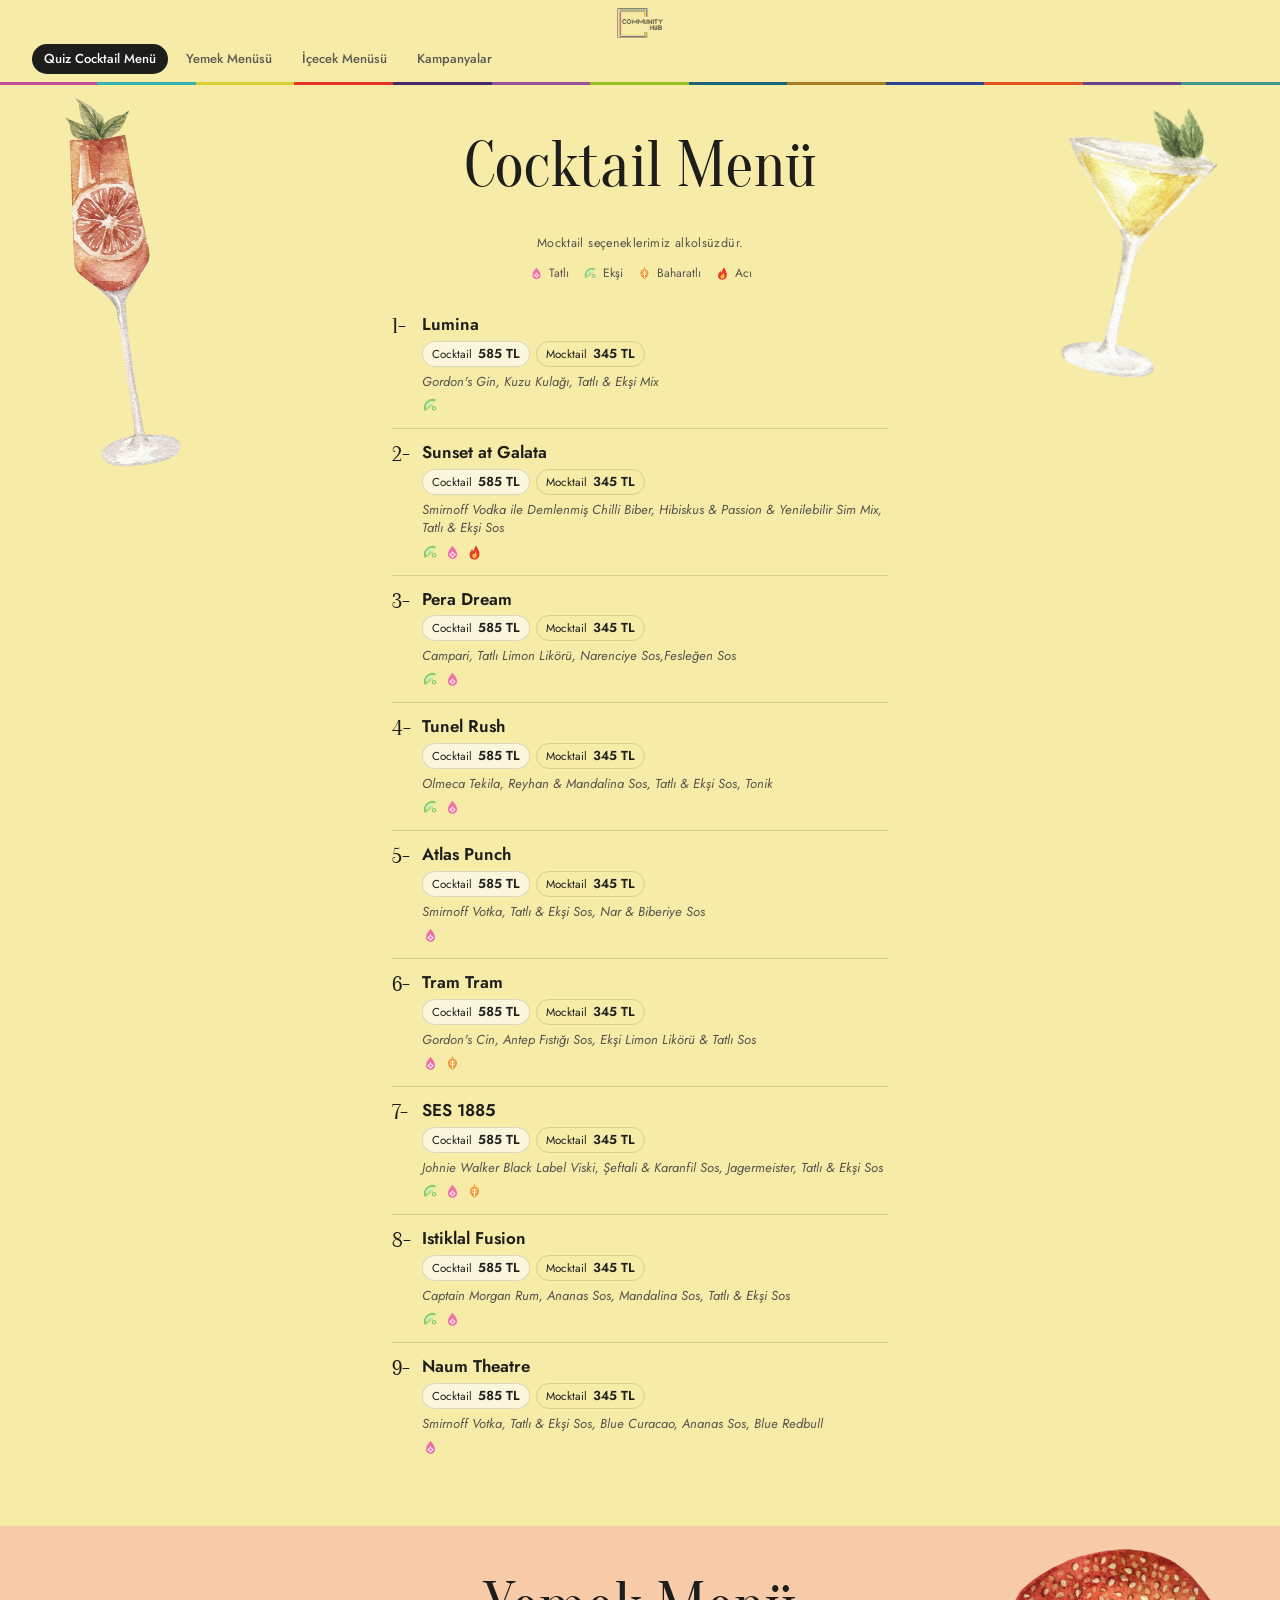
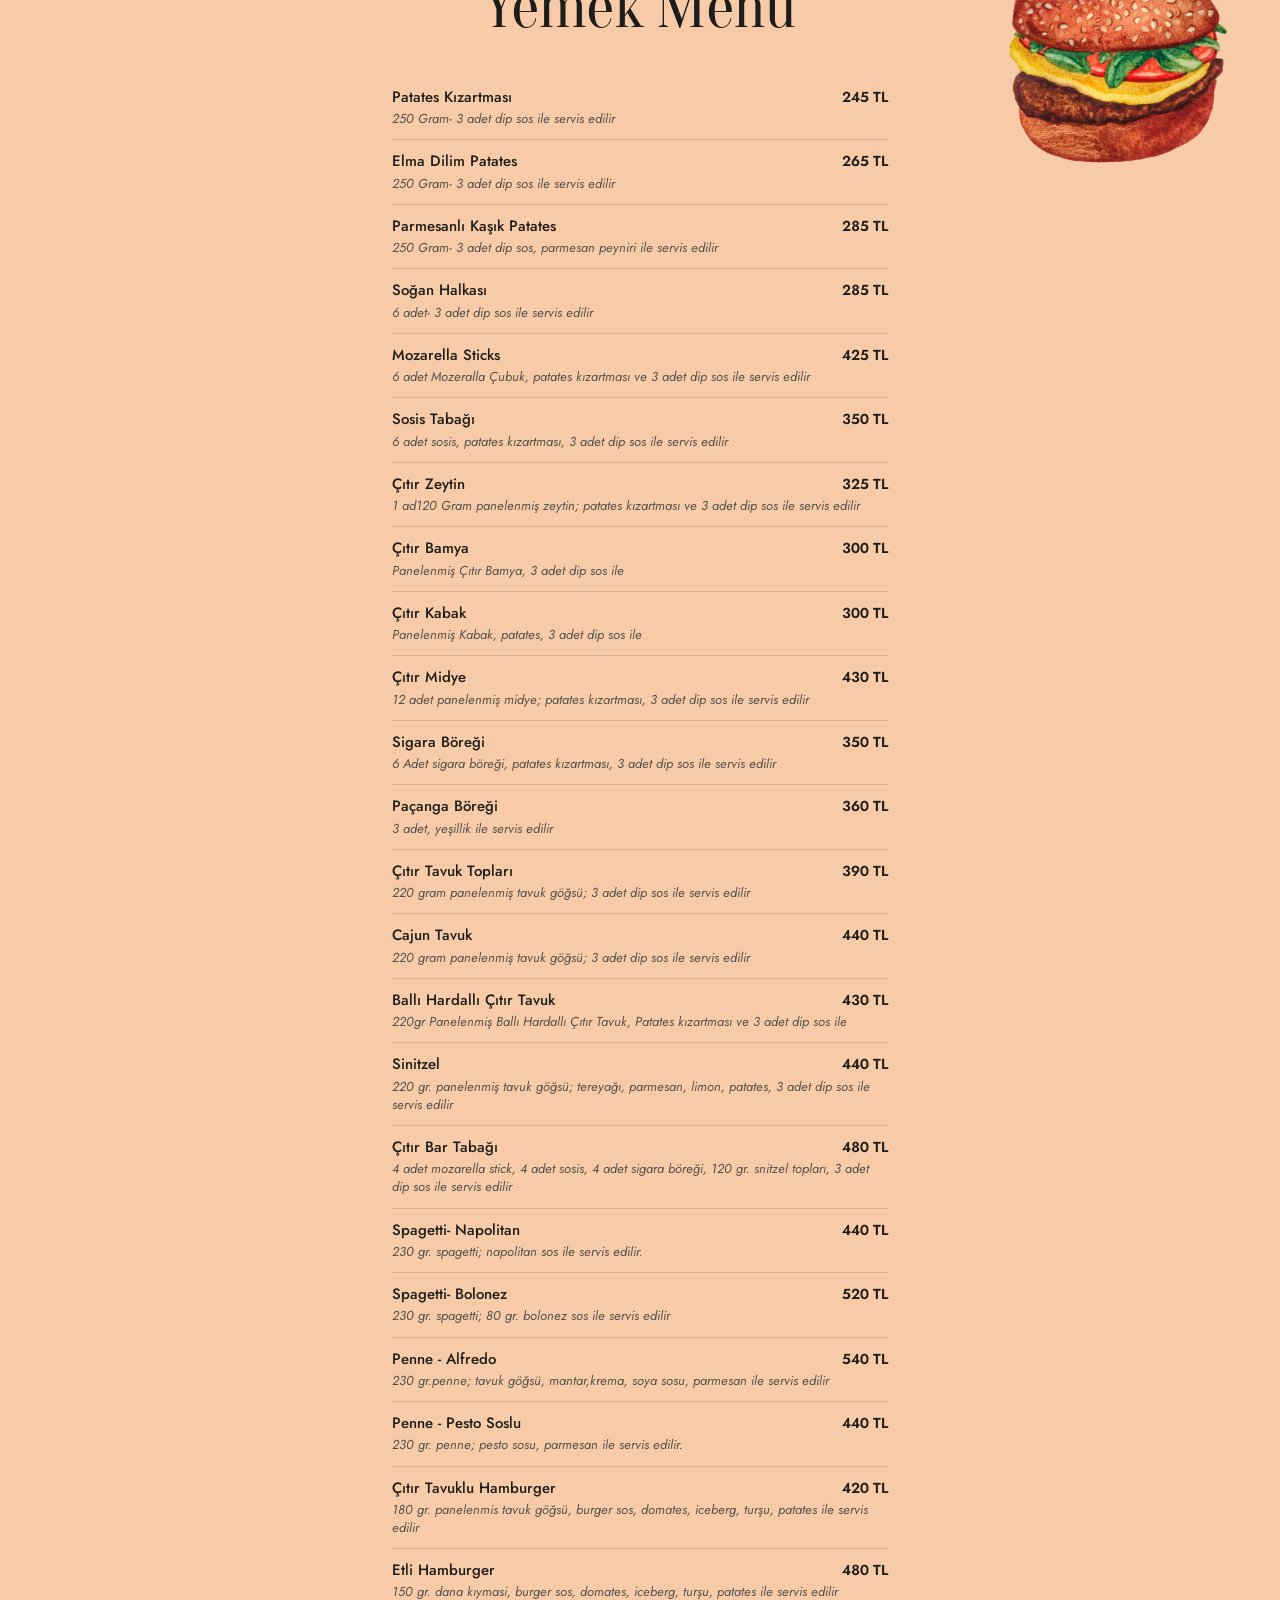
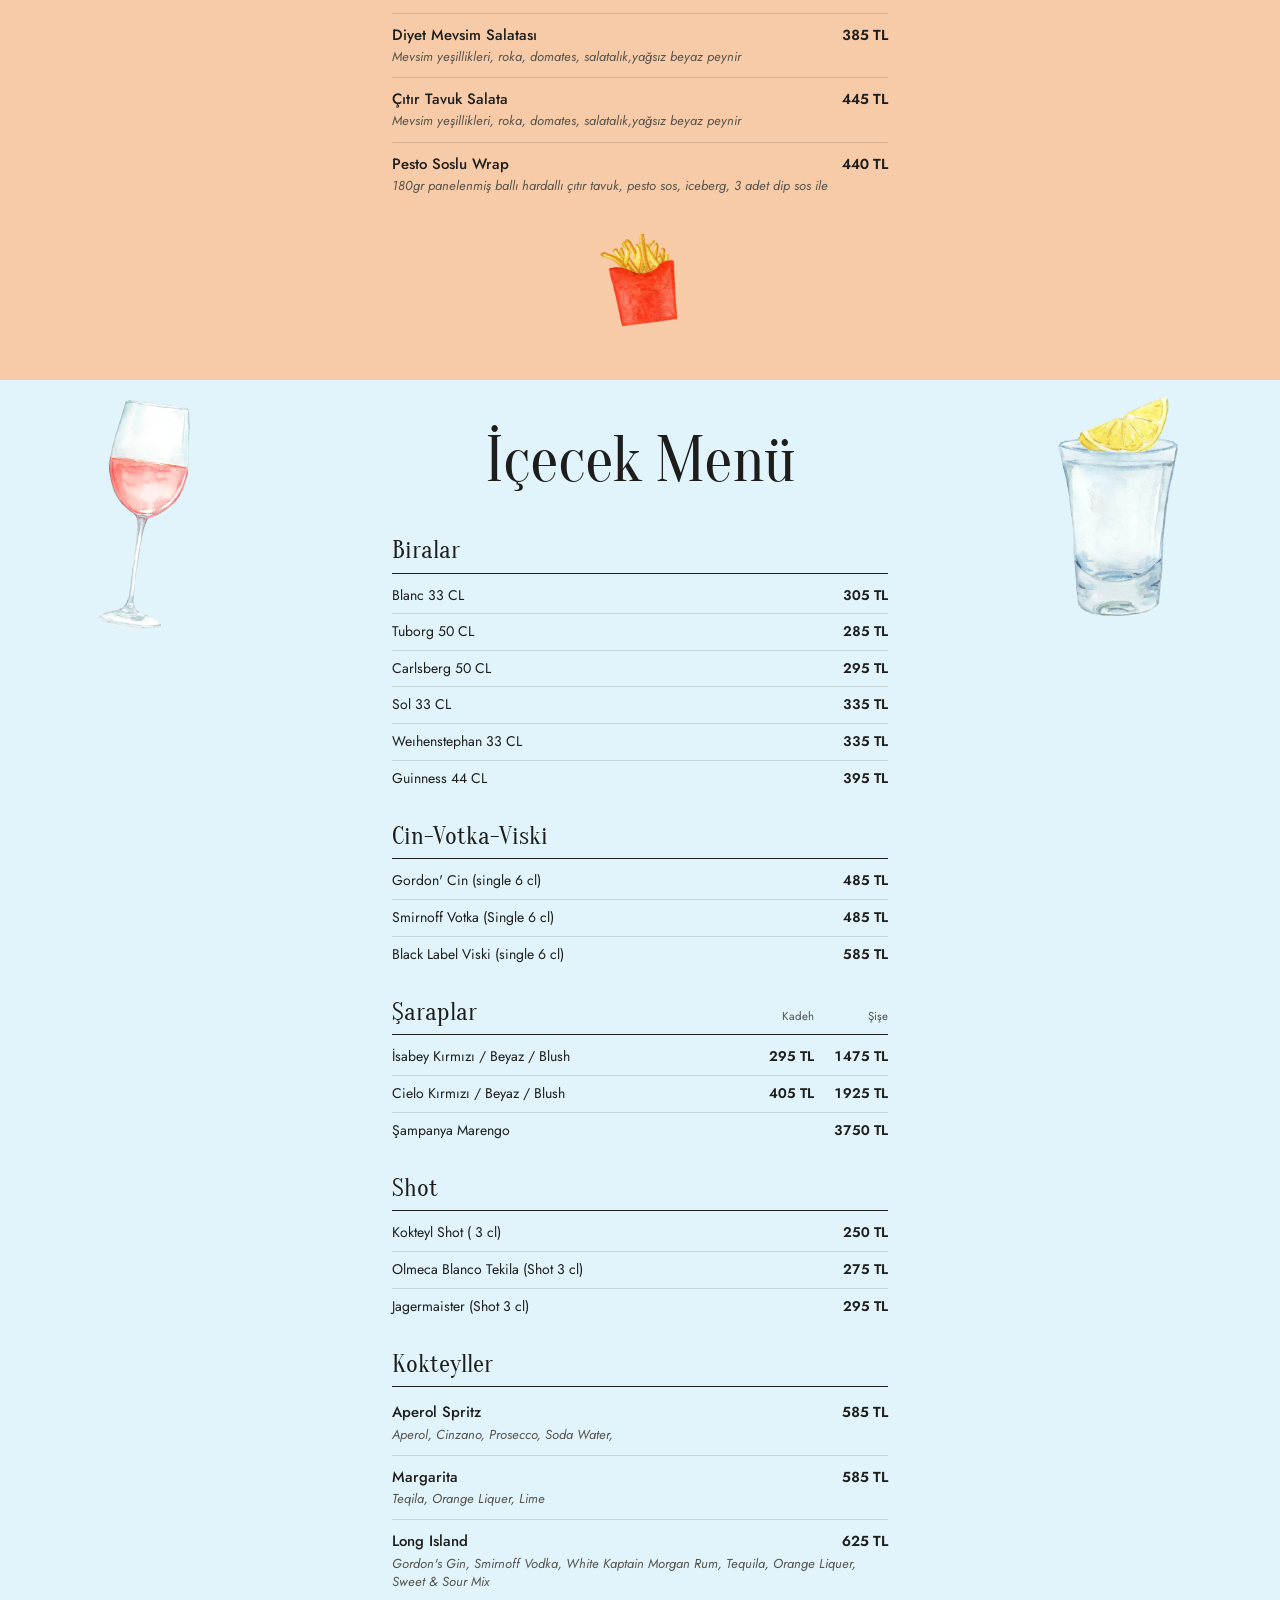
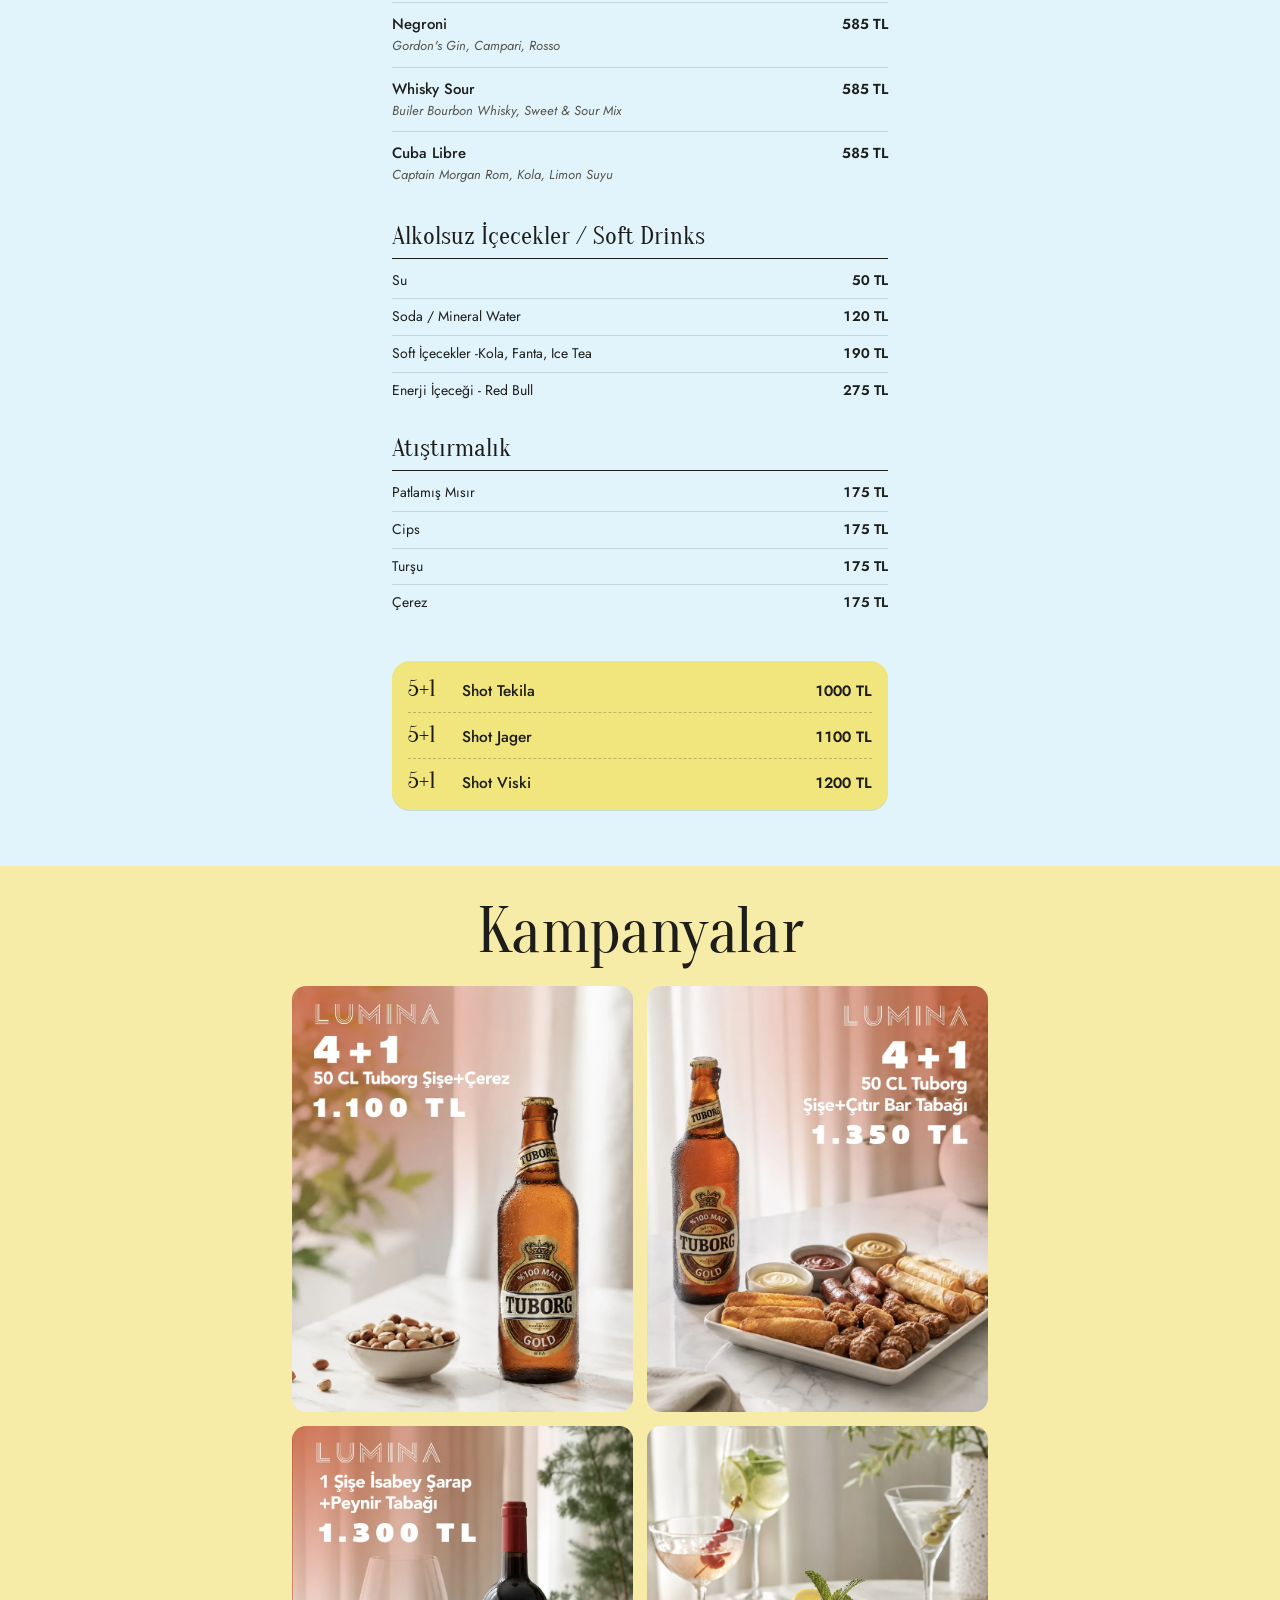
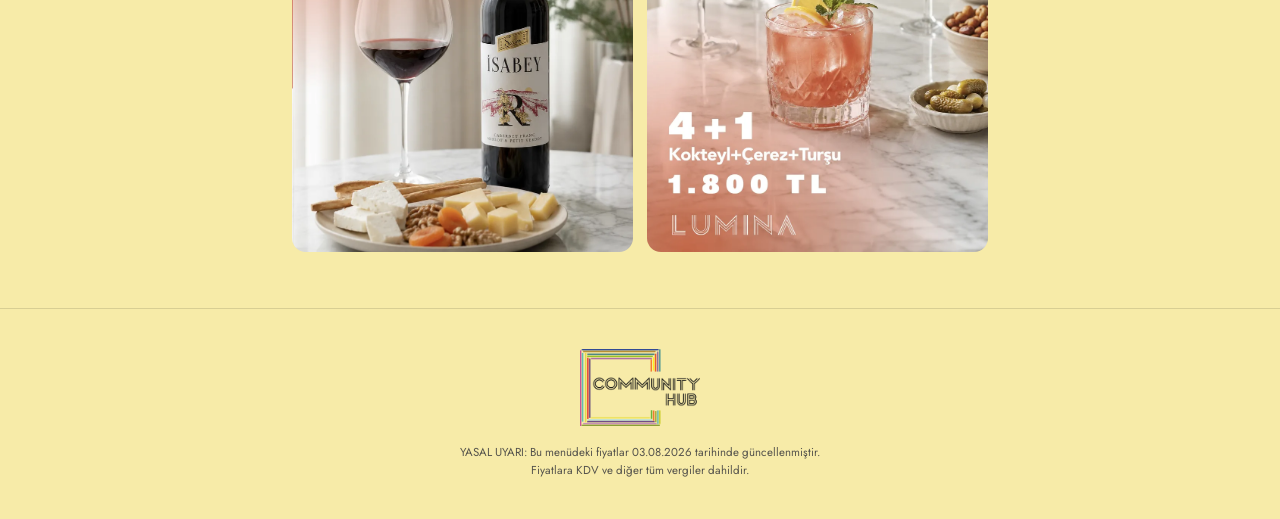
==== commit 2c663878: "Revert "Add files via upload" This reverts commit db1b44b323e19548e006b6e2e90997b2b7a22675." ====
--- a/index.html
+++ b/index.html
@@ -1,266 +1,99 @@
-<!doctype html>
+<!DOCTYPE html>
 <html lang="tr">
 <head>
-<meta charset="utf-8">
-<meta name="viewport" content="width=device-width,initial-scale=1">
-<title>Community Event Services — Şirket Etkinlikleri, Tematik Quizler ve Atölyeler</title>
-<meta name="description" content="Şirketler ve ekipler için tematik quiz etkinlikleri, kokteyl ve matcha workshopları, tuval boyama, vision board atölyeleri ve tematik partiler. İstanbul'da uçtan uca etkinlik tasarımı ve yönetimi.">
-<meta name="theme-color" content="#F7F3F0">
-<link rel="canonical" href="https://communityeventservices.com/index.html">
-<meta property="og:type" content="website">
-<meta property="og:locale" content="tr_TR">
-<meta property="og:site_name" content="Community Event Services">
-<meta property="og:title" content="Community Event Services — Şirket Etkinlikleri, Tematik Quizler ve Atölyeler">
-<meta property="og:description" content="Şirketler ve ekipler için tematik quiz etkinlikleri, kokteyl ve matcha workshopları, tuval boyama, vision board atölyeleri ve tematik partiler. İstanbul'da uçtan uca etkinlik tasarımı ve yönetimi.">
-<meta property="og:image" content="assets/img/og-default.jpg">
-<meta name="twitter:card" content="summary_large_image">
-<link rel="preconnect" href="https://fonts.googleapis.com">
-<link rel="preconnect" href="https://fonts.gstatic.com" crossorigin>
-<link href="https://fonts.googleapis.com/css2?family=Archivo:wdth,wght@62..125,400..900&family=Inter:wght@400;500;600&display=swap" rel="stylesheet">
-<link rel="stylesheet" href="assets/css/styles.css">
-<link rel="icon" href="assets/favicon.svg" type="image/svg+xml">
-<noscript><style>.rv,.rv-mask>*{opacity:1!important;transform:none!important}.hl::before{transform:scaleX(1)!important}.wipe,.cursor{display:none!important}</style></noscript>
-<script src="assets/js/config.js"></script>
+  <meta charset="utf-8">
+  <meta name="viewport" content="width=device-width, initial-scale=1, viewport-fit=cover">
+  <title>Community Hub İzmir — Menü</title>
+  <meta name="description" content="Community Hub İzmir kokteyl, yemek ve içecek menüsü.">
+  <meta name="theme-color" content="#F7EBA8">
+  <meta property="og:title" content="Community Hub İzmir — Menü">
+  <meta property="og:image" content="assets/img/logo.png">
+  <link rel="icon" type="image/png" href="assets/img/favicon.png">
+  <link rel="apple-touch-icon" href="assets/img/apple-touch-icon.png">
+  <link rel="preconnect" href="https://fonts.googleapis.com">
+  <link rel="preconnect" href="https://fonts.gstatic.com" crossorigin>
+  <link href="https://fonts.googleapis.com/css2?family=Oranienbaum&family=Jost:ital,wght@0,400;0,500;0,600;1,400&display=swap&subset=latin-ext" rel="stylesheet">
+  <link rel="stylesheet" href="css/style.css">
 </head>
 <body>
-<a class="skip-link" href="#main">İçeriğe geç</a>
-<div class="wipe" aria-hidden="true"><span class="wipe__label"></span></div>
-<div class="cursor" aria-hidden="true"><span class="cursor__label"></span></div>
-<svg width="0" height="0" style="position:absolute" aria-hidden="true"><defs>
-<pattern id="pat-dots" width="22" height="22" patternUnits="userSpaceOnUse"><circle cx="4" cy="4" r="3" fill="currentColor"/></pattern>
-<pattern id="pat-squiggle" width="40" height="24" patternUnits="userSpaceOnUse"><path d="M0,12 q10,-11 20,0 t20,0" fill="none" stroke="currentColor" stroke-width="3"/></pattern>
-<pattern id="pat-tri" width="34" height="34" patternUnits="userSpaceOnUse"><path d="M8,26 L17,8 L26,26 Z" fill="currentColor"/></pattern>
-<pattern id="pat-arc" width="30" height="30" patternUnits="userSpaceOnUse"><path d="M0,26 a15,15 0 0 1 30,0" fill="none" stroke="currentColor" stroke-width="3"/></pattern>
-</defs></svg>
-<div class="ticker" aria-hidden="true"><div class="ticker__track"><span class="ticker__item">TEMATİK QUİZLER</span><span class="ticker__item">WORKSHOP</span><span class="ticker__item">ŞİRKET PARTİSİ</span><span class="ticker__item">TEAM BUILDING</span><span class="ticker__item">COMMUNITY HUB</span><span class="ticker__item">İSTANBUL</span><span class="ticker__item">TEMATİK QUİZLER</span><span class="ticker__item">WORKSHOP</span><span class="ticker__item">ŞİRKET PARTİSİ</span><span class="ticker__item">TEAM BUILDING</span><span class="ticker__item">COMMUNITY HUB</span><span class="ticker__item">İSTANBUL</span><span class="ticker__item">TEMATİK QUİZLER</span><span class="ticker__item">WORKSHOP</span><span class="ticker__item">ŞİRKET PARTİSİ</span><span class="ticker__item">TEAM BUILDING</span><span class="ticker__item">COMMUNITY HUB</span><span class="ticker__item">İSTANBUL</span><span class="ticker__item">TEMATİK QUİZLER</span><span class="ticker__item">WORKSHOP</span><span class="ticker__item">ŞİRKET PARTİSİ</span><span class="ticker__item">TEAM BUILDING</span><span class="ticker__item">COMMUNITY HUB</span><span class="ticker__item">İSTANBUL</span></div></div>
-<header class="header">
- <div class="wrap header__inner">
-  <a class="logo" href="index.html" aria-label="Community Event Services ana sayfa">
-    <span class="logo__mark">COMMUNITY</span><span class="logo__sub">event services</span>
-  </a>
-  <nav class="nav" aria-label="Ana menü">
-    <a class="nav__link" href="index.html" aria-current="page">Ana Sayfa</a><a class="nav__link" href="hakkimizda.html">Hakkımızda</a>
-    <div class="nav__group">
-      <button class="nav__link" aria-expanded="false" aria-haspopup="true">Hizmetlerimiz</button>
-      <div class="nav__panel"><a href="tematik-quizler.html">Tematik Quizler</a><a href="workshoplar.html">Atölye & Workshoplar</a><a href="partiler.html">Partiler & Özel Etkinlikler</a></div>
+
+  <header class="topbar">
+    <div class="topbar__row">
+      <a href="#kokteyl" class="topbar__logo" aria-label="Community Hub — başa dön">
+        <img src="assets/img/logo.png" alt="Community Hub" width="600" height="386">
+      </a>
     </div>
-    <a class="nav__link" href="referanslarimiz.html">Referanslarımız</a>
-  </nav>
-  <div class="header__actions">
-    <a class="icon-link icon-link--wa" data-c="wa-link" href="#" target="_blank" rel="noopener" aria-label="WhatsApp ile yazın"><svg viewBox="0 0 24 24"><path d="M12 2a10 10 0 0 0-8.6 15.1L2 22l5.1-1.3A10 10 0 1 0 12 2Zm5.5 14.1c-.2.6-1.2 1.2-1.7 1.2-.5.1-1 .1-1.6-.1-.4-.1-.9-.3-1.5-.6-2.6-1.1-4.3-3.7-4.4-3.9-.1-.2-1-1.4-1-2.6 0-1.2.6-1.8.9-2.1.2-.2.5-.3.7-.3h.5c.2 0 .4 0 .6.5.2.5.8 1.8.8 2 .1.1.1.3 0 .4l-.3.5-.4.4c-.1.1-.3.3-.1.6.2.3.7 1.2 1.6 2 1.1.9 1.9 1.2 2.2 1.3.3.1.4.1.6-.1.2-.2.7-.8.9-1.1.2-.3.4-.2.6-.1l1.9.9c.2.1.4.2.4.3.1.2.1.7-.1 1.3Z"/></svg></a>
-    <a class="icon-link icon-link--mail" data-c="mail-link" href="#" aria-label="E-posta gönderin"><svg viewBox="0 0 24 24"><path d="M2 5h20v14H2z" fill="none" stroke="currentColor" stroke-width="2"/><path d="M2 6l10 7 10-7" fill="none" stroke="currentColor" stroke-width="2"/></svg></a>
-    <a class="btn btn--accent" href="teklif-al.html" data-magnetic data-cursor="Teklif Al"><span>Bilgi ve Teklif Al</span><svg viewBox="0 0 24 24" aria-hidden="true"><path d="M4 12h15M13 6l6 6-6 6"/></svg></a>
-    <button class="burger" aria-expanded="false" aria-label="Menüyü aç"><span></span></button>
-  </div>
- </div>
-</header>
-<div class="menu" role="dialog" aria-modal="true" aria-label="Menü">
-  <div class="menu__top">
-    <span class="logo__mark">COMMUNITY</span>
-    <button class="menu__close" aria-label="Menüyü kapat">✕</button>
-  </div>
-  <ul class="menu__list"><li><a href="index.html">Ana Sayfa</a></li><li><a href="hakkimizda.html">Hakkımızda</a></li>
-    <li aria-hidden="true" style="opacity:.6;font-family:var(--display);font-weight:800;font-size:.78rem;letter-spacing:.2em;padding-top:16px">HİZMETLERİMİZ</li>
-    <li><ul class="menu__list menu__sub"><li><a href="tematik-quizler.html">Tematik Quizler</a></li><li><a href="workshoplar.html">Atölye & Workshoplar</a></li><li><a href="partiler.html">Partiler & Özel Etkinlikler</a></li></ul></li>
-    <li><a href="referanslarimiz.html">Referanslarımız</a></li><li><a href="teklif-al.html">Teklif Al</a></li></ul>
-  <div class="menu__foot">
-    <div class="sticker " aria-hidden="true" style="--st-bg:#D8EE8A;--st-fg:#24112D;--st-ring:#24112D;--rot:-14deg">HADİ<br>BAŞLAYALIM</div>
-    <a class="btn btn--light" data-c="wa-link" href="#" target="_blank" rel="noopener"><span>WhatsApp</span><svg viewBox="0 0 24 24" aria-hidden="true"><path d="M4 12h15M13 6l6 6-6 6"/></svg></a>
-    <a class="btn btn--outline" data-c="mail-link" href="#"><span>E-posta</span><svg viewBox="0 0 24 24" aria-hidden="true"><path d="M4 12h15M13 6l6 6-6 6"/></svg></a>
-  </div>
-</div>
-<main id="main">
-<section class="hero block block--cream">
- <div class="confetti" aria-hidden="true">
-   <i class="cf-dot" data-mouse="28" style="left:6%;top:16%;width:18px;height:18px;background:#3730C9"></i>
-   <i class="cf-tri" data-mouse="-34" style="left:52%;top:8%;color:#F08DDB"></i>
-   <i class="cf-arc" data-mouse="22" style="left:3%;bottom:22%;width:64px;height:64px;color:#FF5317"></i>
-   <i class="cf-sq" data-mouse="-20" style="left:44%;bottom:12%;width:22px;height:22px;background:#D8EE8A"></i>
-   <i class="cf-dot" data-mouse="30" style="left:30%;top:4%;width:11px;height:11px;background:#FF5317"></i>
- </div>
- <div class="wrap hero__inner">
-   <div class="hero__head">
-     <h1 class="display t-hero rv">Şirket etkinliğini <span class="hl hl--orange hl--r1">ekibin günlerce konuştuğu</span> bir <span class="hl hl--lime hl--r2">deneyime</span> dönüştürüyoruz.</h1>
-     <p class="lede hero__body rv">Tematik quizlerden kokteyl workshoplarına, yaratıcı atölyelerden tematik partilere kadar şirketiniz ve ekibiniz için uçtan uca etkinlik deneyimleri tasarlıyor ve yönetiyoruz.</p>
-     <p class="hero__sec rv">Ofisinizde, Community Hub'da veya tercih ettiğiniz herhangi bir lokasyonda.</p>
-     <div class="hero__cta rv">
-       <a class="btn btn--accent btn--lg" href="teklif-al.html" data-magnetic data-cursor="Teklif Al"><span>Bilgi ve Teklif Al</span><svg viewBox="0 0 24 24" aria-hidden="true"><path d="M4 12h15M13 6l6 6-6 6"/></svg></a>
-       <a class="btn btn--outline btn--lg" href="#hizmetler"><span>Etkinlik Formatları</span><svg viewBox="0 0 24 24" aria-hidden="true"><path d="M4 12h15M13 6l6 6-6 6"/></svg></a>
-     </div>
-   </div>
-   <div class="hero__collage">
-     <div class="hero__ph hero__ph--a" data-mouse="12"><img class="ph ph--arch" src="assets/img/kokteyl-03-700.webp" srcset="assets/img/kokteyl-03-700.webp 700w, assets/img/kokteyl-03-1200.webp 1200w" sizes="(max-width:560px) 92vw, (max-width:1179px) 52vw, 22vw" alt="Kokteyl workshopunda kadeh kaldıran ekip" width="1200" height="1600" loading="eager" fetchpriority="high" decoding="async"></div>
-     <div class="hero__ph hero__ph--b" data-mouse="-14" style="--rot:2.5deg"><img class="ph ph--block" src="assets/img/quiz-gece-01-700.webp" srcset="assets/img/quiz-gece-01-700.webp 700w, assets/img/quiz-gece-01-1400.webp 1400w" sizes="(max-width:560px) 46vw, (max-width:1179px) 44vw, 19vw" alt="Quiz etkinliğinde dolu salon" width="1400" height="1867" loading="lazy" decoding="async"></div>
-     <div class="hero__ph hero__ph--c" data-mouse="9"><img class="ph ph--circle" src="assets/img/kurumsal-quiz-02-700.webp" srcset="assets/img/kurumsal-quiz-02-700.webp 700w, assets/img/kurumsal-quiz-02-1400.webp 1400w" sizes="(max-width:560px) 46vw, (max-width:1179px) 28vw, 13vw" alt="Quiz etkinliğinde cevap kartı kaldıran ekip" width="1400" height="933" loading="lazy" decoding="async"></div>
-   </div>
- </div>
-</section><svg class="blob" viewBox="0 0 1440 120" preserveAspectRatio="none" aria-hidden="true" style="background:#F7F3F0">
-<path d="M0,74 C120,34 260,96 420,102 C600,109 700,42 880,38 C1060,34 1180,98 1300,104 C1370,107 1410,86 1440,68 L1440,120 L0,120 Z" fill="#3730C9" opacity=".4" transform="translate(0,-14)"/>
-<path d="M0,64 C180,110 320,10 520,34 C720,58 820,120 1020,104 C1180,91 1300,30 1440,52 L1440,120 L0,120 Z" fill="#3730C9"/></svg>
-<section class="block block--blue section" id="hizmetler">
- <div class="wrap">
-  <p class="eyebrow rv">Ne Yapıyoruz?</p>
-  <div class="grid g-2 mb-l" style="align-items:end">
-    <h2 class="display t-xl rv">Ekibiniz için doğru etkinlik formatını birlikte seçelim.</h2>
-    <p class="lede rv">Her şirketin dinamiği, ekibi ve etkinlikten beklentisi farklı. Bu nedenle farklı formatları şirketinizin ihtiyaçlarına göre özelleştiriyoruz.</p>
-  </div>
-  <div class="grid g-3 tickets" data-stagger><a class="ticket rv" href="tematik-quizler.html" data-tilt data-cursor="İncele" style="--tk:#512080">
-  <div class="ticket__media"><img src="assets/img/kurumsal-quiz-03-700.webp" srcset="assets/img/kurumsal-quiz-03-700.webp 700w, assets/img/kurumsal-quiz-03-1400.webp 1400w" sizes="(max-width:767px) 92vw, 32vw" alt="Ofiste düzenlenen quiz etkinliğinde el kaldıran ekip" width="1400" height="933" loading="lazy" decoding="async"><span class="ticket__tag">QUIZ</span></div>
-  <div class="ticket__perf" aria-hidden="true"></div>
-  <div class="ticket__body">
-    <span class="ticket__wm" aria-hidden="true">COMMUNITY</span>
-    <h3 class="display t-md ticket__title">Tematik Quiz Etkinlikleri</h3>
-    <p class="ticket__desc">Klasik bilgi yarışmalarından şirketinize özel hazırlanan quizlere kadar ekipleri bir araya getiren interaktif etkinlikler.</p>
-    <ul class="ticket__specs"><li>Süre<b>60–120 dk</b></li><li>Katılımcı<b>Esnek</b></li><li>Lokasyon<b>Esnek</b></li><li>Dahil<b>Sunucu + içerik</b></li></ul>
-    <div class="ticket__cta"><span class="btn btn--full"><span>Detayları Gör</span><svg viewBox="0 0 24 24" aria-hidden="true"><path d="M4 12h15M13 6l6 6-6 6"/></svg></span></div>
-  </div>
-</a><a class="ticket rv" href="workshoplar.html" data-tilt data-cursor="İncele" style="--tk:#D8EE8A">
-  <div class="ticket__media"><img src="assets/img/parti-grup-01-700.webp" srcset="assets/img/parti-grup-01-700.webp 700w, assets/img/parti-grup-01-1400.webp 1400w" sizes="(max-width:767px) 92vw, 32vw" alt="Kokteyl atölyesi sonrası bir araya gelen ekip" width="1400" height="788" loading="lazy" decoding="async"><span class="ticket__tag">ATÖLYE</span></div>
-  <div class="ticket__perf" aria-hidden="true"></div>
-  <div class="ticket__body">
-    <span class="ticket__wm" aria-hidden="true">COMMUNITY</span>
-    <h3 class="display t-md ticket__title">Atölye & Workshoplar</h3>
-    <p class="ticket__desc">Kokteyl workshoplarından matcha deneyimlerine, tuval boyamadan vision board çalışmalarına kadar yaratıcı ekip deneyimleri.</p>
-    <ul class="ticket__specs"><li>Süre<b>60–150 dk</b></li><li>Katılımcı<b>Esnek</b></li><li>Lokasyon<b>Esnek</b></li><li>Dahil<b>Eğitmen + malzeme</b></li></ul>
-    <div class="ticket__cta"><span class="btn btn--full"><span>Detayları Gör</span><svg viewBox="0 0 24 24" aria-hidden="true"><path d="M4 12h15M13 6l6 6-6 6"/></svg></span></div>
-  </div>
-</a><a class="ticket rv" href="partiler.html" data-tilt data-cursor="İncele" style="--tk:#FF5317">
-  <div class="ticket__media"><img src="assets/img/parti-beykoz-01-700.webp" srcset="assets/img/parti-beykoz-01-700.webp 700w, assets/img/parti-beykoz-01-1206.webp 1206w" sizes="(max-width:767px) 92vw, 32vw" alt="Beykoz'da açık havada düzenlenen özel etkinlik" width="1206" height="1559" loading="lazy" decoding="async"><span class="ticket__tag">PARTİ</span></div>
-  <div class="ticket__perf" aria-hidden="true"></div>
-  <div class="ticket__body">
-    <span class="ticket__wm" aria-hidden="true">COMMUNITY</span>
-    <h3 class="display t-md ticket__title">Partiler & Özel Etkinlikler</h3>
-    <p class="ticket__desc">Karaoke, DJ performansı, canlı müzik, sezonluk konseptler ve şirketinize özel temalar.</p>
-    <ul class="ticket__specs"><li>Süre<b>Etkinliğe göre</b></li><li>Katılımcı<b>Esnek</b></li><li>Lokasyon<b>Esnek</b></li><li>Dahil<b>Teknik + koordinasyon</b></li></ul>
-    <div class="ticket__cta"><span class="btn btn--full"><span>Detayları Gör</span><svg viewBox="0 0 24 24" aria-hidden="true"><path d="M4 12h15M13 6l6 6-6 6"/></svg></span></div>
-  </div>
-</a></div>
- </div>
-</section>
-<svg class="blob" viewBox="0 0 1440 120" preserveAspectRatio="none" aria-hidden="true" style="background:#3730C9">
-<path d="M0,44 C240,4 400,72 640,88 C880,104 1000,44 1220,38 C1320,35 1390,60 1440,80 L1440,120 L0,120 Z" fill="#F7F3F0" opacity=".4" transform="translate(0,-14)"/>
-<path d="M0,96 C160,20 300,4 470,48 C640,92 760,116 940,86 C1120,56 1280,4 1440,36 L1440,120 L0,120 Z" fill="#F7F3F0"/></svg><section class="block block--cream section" id="rakamlar">
- <div class="wrap">
-  <div class="grid g-2 mb-l" style="align-items:end">
-    <h2 class="display t-xl rv">Etkinliğinizin yalnızca iyi görünmesini değil, iyi işlemesini de önemsiyoruz.</h2>
-    <p class="copy rv">Etkinlik formatı, akış, teknik kurulum ve gün içi operasyon tek ekip tarafından yürütülüyor. Siz yalnızca katılıyorsunuz.</p>
-  </div>
-  <div class="stats rv" data-stagger><div class="stat rv"><p class="stat__value" data-count="450" data-suffix="+" data-dec="0" data-group="0">0</p><p class="stat__label">Gerçekleştirilen Etkinlik</p></div><div class="stat rv"><p class="stat__value" data-count="28000" data-suffix="+" data-dec="0" data-group="1">0</p><p class="stat__label">Katılımcı</p></div><div class="stat rv"><p class="stat__value" data-count="4.9" data-suffix="/5" data-dec="1" data-group="0">0</p><p class="stat__label">Ortalama Katılımcı Puanı</p></div><div class="stat rv"><p class="stat__value" data-count="5000" data-suffix="+" data-dec="0" data-group="1">0</p><p class="stat__label">Katılımcı Yorumu</p></div></div>
- </div>
-</section><section class="block block--cream section--tight" style="padding-bottom:clamp(40px,5vw,80px)">
- <div class="wrap"><h2 class="display t-md rv" style="margin-bottom:28px">Bize güvenen markalardan bazıları</h2></div>
- <div class="logos"><div class="logos__track"><div class="logo-plate"><img src="assets/img/logo-mattel.png" alt="Mattel" width="440" height="180" loading="lazy" decoding="async"></div><div class="logo-plate"><img src="assets/img/logo-pfizer.png" alt="Pfizer" width="440" height="180" loading="lazy" decoding="async"></div><div class="logo-plate"><img src="assets/img/logo-arsan.png" alt="Arsan Kauçuk" width="440" height="180" loading="lazy" decoding="async"></div><div class="logo-plate"><img src="assets/img/logo-alarko-tarim.png" alt="Alarko Tarım" width="440" height="180" loading="lazy" decoding="async"></div><div class="logo-plate"><img src="assets/img/logo-zorlu.png" alt="Zorlu" width="440" height="180" loading="lazy" decoding="async"></div><div class="logo-plate"><img src="assets/img/logo-mercedes.png" alt="Mercedes-Benz" width="440" height="180" loading="lazy" decoding="async"></div><div class="logo-plate"><img src="assets/img/logo-aksigorta.png" alt="Aksigorta" width="440" height="180" loading="lazy" decoding="async"></div><div class="logo-plate"><img src="assets/img/logo-agesa.png" alt="Agesa" width="440" height="180" loading="lazy" decoding="async"></div><div class="logo-plate"><img src="assets/img/logo-midas.png" alt="Midas" width="440" height="180" loading="lazy" decoding="async"></div><div class="logo-plate"><img src="assets/img/logo-abdi-ibrahim.png" alt="Abdi İbrahim" width="440" height="180" loading="lazy" decoding="async"></div><div class="logo-plate"><img src="assets/img/logo-mattel.png" alt="Mattel" width="440" height="180" loading="lazy" decoding="async"></div><div class="logo-plate"><img src="assets/img/logo-pfizer.png" alt="Pfizer" width="440" height="180" loading="lazy" decoding="async"></div><div class="logo-plate"><img src="assets/img/logo-arsan.png" alt="Arsan Kauçuk" width="440" height="180" loading="lazy" decoding="async"></div><div class="logo-plate"><img src="assets/img/logo-alarko-tarim.png" alt="Alarko Tarım" width="440" height="180" loading="lazy" decoding="async"></div><div class="logo-plate"><img src="assets/img/logo-zorlu.png" alt="Zorlu" width="440" height="180" loading="lazy" decoding="async"></div><div class="logo-plate"><img src="assets/img/logo-mercedes.png" alt="Mercedes-Benz" width="440" height="180" loading="lazy" decoding="async"></div><div class="logo-plate"><img src="assets/img/logo-aksigorta.png" alt="Aksigorta" width="440" height="180" loading="lazy" decoding="async"></div><div class="logo-plate"><img src="assets/img/logo-agesa.png" alt="Agesa" width="440" height="180" loading="lazy" decoding="async"></div><div class="logo-plate"><img src="assets/img/logo-midas.png" alt="Midas" width="440" height="180" loading="lazy" decoding="async"></div><div class="logo-plate"><img src="assets/img/logo-abdi-ibrahim.png" alt="Abdi İbrahim" width="440" height="180" loading="lazy" decoding="async"></div></div></div>
- <div class="logos logos--rev" style="margin-top:16px"><div class="logos__track"><div class="logo-plate"><img src="assets/img/logo-mattel.png" alt="Mattel" width="440" height="180" loading="lazy" decoding="async"></div><div class="logo-plate"><img src="assets/img/logo-pfizer.png" alt="Pfizer" width="440" height="180" loading="lazy" decoding="async"></div><div class="logo-plate"><img src="assets/img/logo-arsan.png" alt="Arsan Kauçuk" width="440" height="180" loading="lazy" decoding="async"></div><div class="logo-plate"><img src="assets/img/logo-alarko-tarim.png" alt="Alarko Tarım" width="440" height="180" loading="lazy" decoding="async"></div><div class="logo-plate"><img src="assets/img/logo-zorlu.png" alt="Zorlu" width="440" height="180" loading="lazy" decoding="async"></div><div class="logo-plate"><img src="assets/img/logo-mercedes.png" alt="Mercedes-Benz" width="440" height="180" loading="lazy" decoding="async"></div><div class="logo-plate"><img src="assets/img/logo-aksigorta.png" alt="Aksigorta" width="440" height="180" loading="lazy" decoding="async"></div><div class="logo-plate"><img src="assets/img/logo-agesa.png" alt="Agesa" width="440" height="180" loading="lazy" decoding="async"></div><div class="logo-plate"><img src="assets/img/logo-midas.png" alt="Midas" width="440" height="180" loading="lazy" decoding="async"></div><div class="logo-plate"><img src="assets/img/logo-abdi-ibrahim.png" alt="Abdi İbrahim" width="440" height="180" loading="lazy" decoding="async"></div><div class="logo-plate"><img src="assets/img/logo-mattel.png" alt="Mattel" width="440" height="180" loading="lazy" decoding="async"></div><div class="logo-plate"><img src="assets/img/logo-pfizer.png" alt="Pfizer" width="440" height="180" loading="lazy" decoding="async"></div><div class="logo-plate"><img src="assets/img/logo-arsan.png" alt="Arsan Kauçuk" width="440" height="180" loading="lazy" decoding="async"></div><div class="logo-plate"><img src="assets/img/logo-alarko-tarim.png" alt="Alarko Tarım" width="440" height="180" loading="lazy" decoding="async"></div><div class="logo-plate"><img src="assets/img/logo-zorlu.png" alt="Zorlu" width="440" height="180" loading="lazy" decoding="async"></div><div class="logo-plate"><img src="assets/img/logo-mercedes.png" alt="Mercedes-Benz" width="440" height="180" loading="lazy" decoding="async"></div><div class="logo-plate"><img src="assets/img/logo-aksigorta.png" alt="Aksigorta" width="440" height="180" loading="lazy" decoding="async"></div><div class="logo-plate"><img src="assets/img/logo-agesa.png" alt="Agesa" width="440" height="180" loading="lazy" decoding="async"></div><div class="logo-plate"><img src="assets/img/logo-midas.png" alt="Midas" width="440" height="180" loading="lazy" decoding="async"></div><div class="logo-plate"><img src="assets/img/logo-abdi-ibrahim.png" alt="Abdi İbrahim" width="440" height="180" loading="lazy" decoding="async"></div></div></div>
-</section><section class="block block--cream section">
- <div class="wrap">
-  <div class="grid g-2 mb-l" style="align-items:end">
-    <div>
-      <p class="eyebrow rv">Geçmiş Etkinlikler</p>
-      <h2 class="display t-xl rv">Son dönemde birlikte çalıştığımız ekipler.</h2>
-    </div>
-    <a class="btn btn--outline rv" href="referanslarimiz.html" style="justify-self:start"><span>Tümünü Gör</span><svg viewBox="0 0 24 24" aria-hidden="true"><path d="M4 12h15M13 6l6 6-6 6"/></svg></a>
-  </div>
-  <div class="grid g-3" data-stagger><article class="pastcard rv" style="--tk:#FF5317">
-  <div class="pastcard__media"><img class="ph ph--block" style="aspect-ratio:4/3" src="assets/img/etkinlik-alarko-700.webp" srcset="assets/img/etkinlik-alarko-700.webp 700w, assets/img/etkinlik-alarko-1400.webp 1400w" sizes="(max-width:767px) 92vw, 31vw" alt="Alarko Tarım quiz etkinliğinde el kaldıran ekip" width="1400" height="933" loading="lazy" decoding="async"></div>
-  <div class="pastcard__body">
-    <h3 class="display t-md">Alarko Tarım</h3>
-    <ul class="case__specs">
-      <li>Etkinlik<b>Tematik Quiz</b></li>
-      <li>Lokasyon<b>İstanbul</b></li>
-    </ul>
-  </div>
-</article><article class="pastcard rv" style="--tk:#512080">
-  <div class="pastcard__media"><img class="ph ph--block" style="aspect-ratio:4/3" src="assets/img/etkinlik-zorlu-700.webp" srcset="assets/img/etkinlik-zorlu-700.webp 700w" sizes="(max-width:767px) 92vw, 31vw" alt="Zorlu Center'da dev ekranda Friends temalı quiz etkinliği" width="700" height="697" loading="lazy" decoding="async"></div>
-  <div class="pastcard__body">
-    <h3 class="display t-md">Zorlu</h3>
-    <ul class="case__specs">
-      <li>Etkinlik<b>Tematik Quiz</b></li>
-      <li>Lokasyon<b>İstanbul</b></li>
-    </ul>
-  </div>
-</article><article class="pastcard rv" style="--tk:#3730C9">
-  <div class="pastcard__media"><img class="ph ph--block" style="aspect-ratio:4/3" src="assets/img/etkinlik-arsan-700.webp" srcset="assets/img/etkinlik-arsan-700.webp 700w, assets/img/etkinlik-arsan-1400.webp 1400w" sizes="(max-width:767px) 92vw, 31vw" alt="Arsan Kauçuk quiz etkinliğinde katılımcılar" width="1400" height="933" loading="lazy" decoding="async"></div>
-  <div class="pastcard__body">
-    <h3 class="display t-md">Arsan Kauçuk</h3>
-    <ul class="case__specs">
-      <li>Etkinlik<b>Tematik Quiz</b></li>
-      <li>Lokasyon<b>Ağva</b></li>
-    </ul>
-  </div>
-</article></div>
- </div>
-</section><svg class="blob" viewBox="0 0 1440 120" preserveAspectRatio="none" aria-hidden="true" style="background:#F7F3F0">
-<path d="M0,102 C200,102 280,26 480,20 C680,14 780,96 980,102 C1160,107 1300,58 1440,24 L1440,120 L0,120 Z" fill="#512080" opacity=".4" transform="translate(0,-14)"/>
-<path d="M0,28 C220,84 380,116 600,96 C820,76 900,16 1120,26 C1280,33 1360,74 1440,92 L1440,120 L0,120 Z" fill="#512080"/></svg>
-<section class="block block--purple section" data-process>
- <div class="wrap">
-  <p class="eyebrow rv">Nasıl Çalışıyoruz?</p>
-  <h2 class="display t-xl mb-l rv">Fikirden etkinlik gününe kadar.</h2>
-  <div class="process">
-    <div class="process__sticky">
-      <div class="process__shape">
-        <svg viewBox="0 0 310 310" aria-hidden="true"><path fill="#F08DDB" d="M160,20 C230,20 300,70 300,150 C300,240 240,290 160,290 C70,290 20,230 20,150 C20,60 80,20 160,20 Z"/></svg>
-        <span class="process__num" aria-hidden="true">01</span>
+    <nav class="tabs" aria-label="Menü bölümleri">
+      <a href="#kokteyl" class="tab is-active">Quiz Cocktail Menü</a>
+      <a href="#yemek" class="tab">Yemek Menüsü</a>
+      <a href="#icecek" class="tab">İçecek Menüsü</a>
+      <a href="#kampanyalar" class="tab">Kampanyalar</a>
+    </nav>
+    <div class="stripe" aria-hidden="true"></div>
+  </header>
+
+  <main>
+    <!-- COCKTAIL -->
+    <section id="kokteyl" class="section section--cocktail" data-theme="#F7EBA8">
+      <div class="hero">
+        <img class="hero__art hero__art--left" src="assets/img/spritz.webp" alt="" aria-hidden="true">
+        <h1 class="hero__title">Cocktail Menü</h1>
+        <img class="hero__art hero__art--right" src="assets/img/martini.webp" alt="" aria-hidden="true">
       </div>
-    </div>
-    <ol class="process__list">
-      <li class="process__line" aria-hidden="true"></li>
-      <li class="process__step is-active" data-num="01"><span class="process__stepnum">01</span><h3 class="display t-lg">Sizi Dinliyoruz</h3><p>Ekibinizi, etkinlik amacınızı, katılımcı sayınızı, lokasyonunuzu ve beklentilerinizi öğreniyoruz.</p></li><li class="process__step" data-num="02"><span class="process__stepnum">02</span><h3 class="display t-lg">Teklif Hazırlıyoruz</h3><p>İhtiyaçlarınıza uygun etkinlik formatını, kapsamı ve alternatifleri net bir teklif halinde sunuyoruz.</p></li><li class="process__step" data-num="03"><span class="process__stepnum">03</span><h3 class="display t-lg">Detayları Planlıyoruz</h3><p>Etkinlik akışından teknik ihtiyaçlara kadar tüm organizasyonu planlıyoruz.</p></li><li class="process__step" data-num="04"><span class="process__stepnum">04</span><h3 class="display t-lg">Organizasyonu Yönetiyoruz</h3><p>Etkinlik günü operasyonu baştan sona Community ekibi yürütüyor.</p></li>
-    </ol>
-  </div>
- </div>
-</section>
-<svg class="blob" viewBox="0 0 1440 120" preserveAspectRatio="none" aria-hidden="true" style="background:#512080">
-<path d="M0,64 C180,110 320,10 520,34 C720,58 820,120 1020,104 C1180,91 1300,30 1440,52 L1440,120 L0,120 Z" fill="#F7F3F0" opacity=".4" transform="translate(0,-14)"/>
-<path d="M0,74 C120,34 260,96 420,102 C600,109 700,42 880,38 C1060,34 1180,98 1300,104 C1370,107 1410,86 1440,68 L1440,120 L0,120 Z" fill="#F7F3F0"/></svg><section class="block block--cream section" style="overflow:hidden">
- <div class="wrap" style="display:flex;justify-content:space-between;align-items:flex-end;gap:24px;flex-wrap:wrap;margin-bottom:clamp(24px,3vw,44px)">
-   <h2 class="display t-xl rv">Etkinliklerden kareler</h2>
-   <p style="font-size:.82rem;letter-spacing:.16em;text-transform:uppercase;font-family:var(--display);font-weight:700;opacity:.6">← Sürükleyin →</p>
- </div>
- <div style="position:relative">
-   <div class="strip" data-cursor="Sürükle"><div class="strip__item s-wide"><img class="ph ph--block" src="assets/img/kurumsal-etkinlik-01-700.webp" srcset="assets/img/kurumsal-etkinlik-01-700.webp 700w, assets/img/kurumsal-etkinlik-01-1400.webp 1400w" sizes="(max-width:767px) 70vw, 30vw" alt="Şirket etkinliğinde sohbet eden katılımcılar" width="1400" height="933" loading="lazy" decoding="async"></div><div class="strip__item s-tall"><img class="ph ph--block" src="assets/img/matcha-04-700.webp" srcset="assets/img/matcha-04-700.webp 700w, assets/img/matcha-04-1200.webp 1200w" sizes="(max-width:767px) 70vw, 30vw" alt="Matcha workshopu için hazırlanmış masa" width="1200" height="1600" loading="lazy" decoding="async"></div><div class="strip__item s-tall"><img class="ph ph--block" src="assets/img/quiz-gece-01-700.webp" srcset="assets/img/quiz-gece-01-700.webp 700w, assets/img/quiz-gece-01-1400.webp 1400w" sizes="(max-width:767px) 70vw, 30vw" alt="Quiz etkinliğinde dolu salon" width="1400" height="1867" loading="lazy" decoding="async"></div><div class="strip__item s-sq"><img class="ph ph--block" src="assets/img/hub-kurulum-02-700.webp" srcset="assets/img/hub-kurulum-02-700.webp 700w, assets/img/hub-kurulum-02-1400.webp 1400w" sizes="(max-width:767px) 70vw, 30vw" alt="Community Hub'da kurulan ikram masası" width="1400" height="933" loading="lazy" decoding="async"></div><div class="strip__item s-wide"><img class="ph ph--block" src="assets/img/tuval-01-700.webp" srcset="assets/img/tuval-01-700.webp 700w, assets/img/tuval-01-1200.webp 1200w" sizes="(max-width:767px) 70vw, 30vw" alt="Tuval boyama atölyesi kurulumu" width="1200" height="1600" loading="lazy" decoding="async"></div><div class="strip__item s-tall"><img class="ph ph--block" src="assets/img/visionboard-01-700.webp" srcset="assets/img/visionboard-01-700.webp 700w, assets/img/visionboard-01-1200.webp 1200w" sizes="(max-width:767px) 70vw, 30vw" alt="Vision board atölyesinde çalışan katılımcılar" width="1200" height="1600" loading="lazy" decoding="async"></div><div class="strip__item s-sq"><img class="ph ph--block" src="assets/img/kurumsal-quiz-01-700.webp" srcset="assets/img/kurumsal-quiz-01-700.webp 700w, assets/img/kurumsal-quiz-01-1400.webp 1400w" sizes="(max-width:767px) 70vw, 30vw" alt="Ofis etkinliğinde cevap kartı kaldıran katılımcı" width="1400" height="933" loading="lazy" decoding="async"></div><div class="strip__item s-tall"><img class="ph ph--block" src="assets/img/kokteyl-02-700.webp" srcset="assets/img/kokteyl-02-700.webp 700w, assets/img/kokteyl-02-1200.webp 1200w" sizes="(max-width:767px) 70vw, 30vw" alt="Kalabalık kokteyl workshopu" width="1200" height="1600" loading="lazy" decoding="async"></div><div class="strip__item s-wide"><img class="ph ph--block" src="assets/img/kurumsal-etkinlik-02-700.webp" srcset="assets/img/kurumsal-etkinlik-02-700.webp 700w, assets/img/kurumsal-etkinlik-02-1400.webp 1400w" sizes="(max-width:767px) 70vw, 30vw" alt="Ofiste düzenlenen kalabalık ekip etkinliği" width="1400" height="933" loading="lazy" decoding="async"></div><div class="strip__item s-wide"><img class="ph ph--block" src="assets/img/etkinlik-zorlu-700.webp" srcset="assets/img/etkinlik-zorlu-700.webp 700w" sizes="(max-width:767px) 70vw, 30vw" alt="Zorlu Center'da dev ekranda quiz etkinliği" width="700" height="697" loading="lazy" decoding="async"></div><div class="strip__item s-wide"><img class="ph ph--block" src="assets/img/etkinlik-arsan-700.webp" srcset="assets/img/etkinlik-arsan-700.webp 700w, assets/img/etkinlik-arsan-1400.webp 1400w" sizes="(max-width:767px) 70vw, 30vw" alt="Ağva'da düzenlenen quiz etkinliği" width="1400" height="933" loading="lazy" decoding="async"></div><div class="strip__item s-tall"><img class="ph ph--block" src="assets/img/quiz-04-700.webp" srcset="assets/img/quiz-04-700.webp 700w, assets/img/quiz-04-1179.webp 1179w" sizes="(max-width:767px) 70vw, 30vw" alt="Quiz etkinliğinde cevap tahtası tutan katılımcılar" width="1179" height="1596" loading="lazy" decoding="async"></div><div class="strip__item s-tall"><img class="ph ph--block" src="assets/img/parti-04-700.webp" srcset="assets/img/parti-04-700.webp 700w, assets/img/parti-04-1206.webp 1206w" sizes="(max-width:767px) 70vw, 30vw" alt="Açık havada kurulan şirket partisi barı" width="1206" height="1885" loading="lazy" decoding="async"></div><div class="strip__item s-sq"><img class="ph ph--block" src="assets/img/atolye-craft-01-700.webp" srcset="assets/img/atolye-craft-01-700.webp 700w, assets/img/atolye-craft-01-1200.webp 1200w" sizes="(max-width:767px) 70vw, 30vw" alt="Charm atölyesinde hazırlanan takılar" width="1200" height="1600" loading="lazy" decoding="async"></div><div class="strip__item s-tall"><img class="ph ph--block" src="assets/img/quiz-06-700.webp" srcset="assets/img/quiz-06-700.webp 700w, assets/img/quiz-06-1136.webp 1136w" sizes="(max-width:767px) 70vw, 30vw" alt="Mekanda düzenlenen kalabalık quiz etkinliği" width="1136" height="1600" loading="lazy" decoding="async"></div><div class="strip__item s-tall"><img class="ph ph--block" src="assets/img/quiz-dogumgunu-01-700.webp" srcset="assets/img/quiz-dogumgunu-01-700.webp 700w, assets/img/quiz-dogumgunu-01-1400.webp 1400w" sizes="(max-width:767px) 70vw, 30vw" alt="Doğum günü için düzenlenen quiz etkinliği" width="1400" height="1867" loading="lazy" decoding="async"></div></div>
-   </div>
-</section><svg class="blob" viewBox="0 0 1440 120" preserveAspectRatio="none" aria-hidden="true" style="background:#F7F3F0">
-<path d="M0,96 C160,20 300,4 470,48 C640,92 760,116 940,86 C1120,56 1280,4 1440,36 L1440,120 L0,120 Z" fill="#FF5317" opacity=".4" transform="translate(0,-14)"/>
-<path d="M0,44 C240,4 400,72 640,88 C880,104 1000,44 1220,38 C1320,35 1390,60 1440,80 L1440,120 L0,120 Z" fill="#FF5317"/></svg>
-<section class="block block--orange section" style="overflow:hidden">
- <span class="bigword" data-par="6" aria-hidden="true">EKİPÇE · EKİPÇE · EKİPÇE</span>
- <div class="wrap rel" style="text-align:center;display:grid;justify-items:center;gap:22px">
-   <h2 class="display t-xl rv" style="max-width:20ch">Sıradaki ekip etkinliğinizi birlikte planlayalım.</h2>
-   <p class="lede rv" style="max-width:46ch">Kısa bir görüşmede ekibinizi, etkinlik fikrinizi ve ihtiyaçlarınızı konuşalım.</p>
-   <a class="btn btn--light btn--lg rv" href="teklif-al.html" data-magnetic data-cursor="Teklif Al"><span>Bilgi ve Teklif Al</span><svg viewBox="0 0 24 24" aria-hidden="true"><path d="M4 12h15M13 6l6 6-6 6"/></svg></a>
- </div>
-</section>
-</main>
-<footer class="footer">
- <div class="wrap">
-  <div class="footer__grid">
-    <div>
-      <h2 class="display t-lg">Etkinliğinizi<br>birlikte planlayalım.</h2>
-      <a class="btn btn--accent mt-m" href="teklif-al.html" data-magnetic><span>Bilgi ve Teklif Al</span><svg viewBox="0 0 24 24" aria-hidden="true"><path d="M4 12h15M13 6l6 6-6 6"/></svg></a>
-    </div>
-    <div>
-      <p class="footer__label">Menü</p>
-      <ul class="footer__list"><li><a href="index.html">Ana Sayfa</a></li><li><a href="hakkimizda.html">Hakkımızda</a></li><li><a href="tematik-quizler.html">Tematik Quizler</a></li><li><a href="workshoplar.html">Atölye & Workshoplar</a></li><li><a href="partiler.html">Partiler & Özel Etkinlikler</a></li><li><a href="referanslarimiz.html">Referanslarımız</a></li><li><a href="teklif-al.html">Teklif Al</a></li></ul>
-    </div>
-    <div>
-      <p class="footer__label">İletişim</p>
-      <ul class="footer__list">
-        <li><a data-c="wa-link" href="#" target="_blank" rel="noopener"><span data-c="wa-text"></span></a></li>
-        <li><a data-c="mail-link" href="#"><span data-c="mail-text"></span></a></li>
-        <li><a data-c="ig-link" href="#" target="_blank" rel="noopener"><span data-c="ig-text"></span></a></li>
-        <li style="opacity:.6;font-family:var(--body);font-size:.9rem;font-weight:400">
-          Community Hub · <span data-hub="address"></span></li>
-      </ul>
-    </div>
-  </div>
-  <p class="footer__wordmark" aria-hidden="true">COMMUNITY</p>
- </div>
- <div class="wrap footer__bottom">
-   <span>© 2026 Community Event Services</span>
-   <span>İstanbul</span>
- </div>
-</footer>
-<script src="assets/js/app.js" defer></script>
+      <div class="wrap">
+        <p class="note" id="kokteyl-not"></p>
+        <ul class="legend" id="tat-lejant" aria-label="Tat açıklamaları"></ul>
+        <ol class="cocktails" id="kokteyl-liste"></ol>
+      </div>
+    </section>
+
+    <!-- YEMEK -->
+    <section id="yemek" class="section section--food" data-theme="#F8CBA8">
+      <div class="hero">
+        <h2 class="hero__title">Yemek Menü</h2>
+        <img class="hero__art hero__art--right hero__art--burger" src="assets/img/burger.webp" alt="" aria-hidden="true" loading="lazy">
+      </div>
+      <div class="wrap">
+        <ul class="list" id="yemek-liste"></ul>
+        <img class="tail-art tail-art--fries" src="assets/img/patates.webp" alt="" aria-hidden="true" loading="lazy">
+      </div>
+    </section>
+
+    <!-- İÇECEK -->
+    <section id="icecek" class="section section--drinks" data-theme="#E1F4FB">
+      <div class="hero">
+        <img class="hero__art hero__art--left hero__art--wine" src="assets/img/sarap.webp" alt="" aria-hidden="true" loading="lazy">
+        <h2 class="hero__title">İçecek Menü</h2>
+        <img class="hero__art hero__art--right hero__art--shot" src="assets/img/shot.webp" alt="" aria-hidden="true" loading="lazy">
+      </div>
+      <div class="wrap">
+        <div id="icecek-gruplar"></div>
+        <div class="deal" id="shot-kampanya"></div>
+      </div>
+    </section>
+
+    <!-- KAMPANYALAR -->
+    <section id="kampanyalar" class="section section--deals" data-theme="#F7EBA8">
+      <div class="hero hero--plain">
+        <h2 class="hero__title">Kampanyalar</h2>
+      </div>
+      <div class="wrap wrap--wide">
+        <div class="campaigns" id="kampanya-liste"></div>
+      </div>
+    </section>
+  </main>
+
+  <footer class="footer">
+    <img src="assets/img/logo.png" alt="Community Hub" width="600" height="386" loading="lazy">
+    <p id="yasal"></p>
+  </footer>
+
+  <dialog class="lightbox" id="lightbox" aria-label="Kampanya görseli">
+    <button class="lightbox__close" type="button" aria-label="Kapat">&times;</button>
+    <img src="" alt="">
+  </dialog>
+
+  <script src="js/menu-data.js"></script>
+  <script src="js/app.js"></script>
 </body>
-</html>+</html>
--- a/css/style.css
+++ b/css/style.css
@@ -0,0 +1,362 @@
+:root {
+  --ink: #1d1d1b;
+  --ink-soft: #55534c;
+  --yellow: #F7EBA8;
+  --peach: #F8CBA8;
+  --blue: #E1F4FB;
+  --deal: #F1E57E;
+  --line: rgba(29, 29, 27, .14);
+
+  --sweet: #F06EAA;
+  --sour: #8ACB6B;
+  --spice: #F29A2E;
+  --hot: #E63A2A;
+
+  --display: "Oranienbaum", "Didot", "Bodoni 72", Georgia, serif;
+  --body: "Jost", "Avenir Next", "Segoe UI", system-ui, sans-serif;
+
+  --pad: clamp(20px, 6vw, 32px);
+  --header-h: 112px;
+}
+
+* { box-sizing: border-box; }
+html { scroll-behavior: smooth; scroll-padding-top: var(--header-h); -webkit-text-size-adjust: 100%; }
+@media (prefers-reduced-motion: reduce) { html { scroll-behavior: auto; } }
+
+body {
+  margin: 0;
+  font-family: var(--body);
+  color: var(--ink);
+  background: var(--yellow);
+  line-height: 1.4;
+  -webkit-font-smoothing: antialiased;
+}
+img { max-width: 100%; height: auto; display: block; }
+ul, ol { list-style: none; margin: 0; padding: 0; }
+h1, h2, h3, p { margin: 0; }
+
+a:focus-visible, button:focus-visible {
+  outline: 2px solid var(--ink);
+  outline-offset: 3px;
+  border-radius: 4px;
+}
+
+/* ---------- Header ---------- */
+.topbar {
+  position: sticky;
+  top: 0;
+  z-index: 20;
+  background: var(--hdr, var(--yellow));
+  transition: background-color .35s ease;
+  padding-top: env(safe-area-inset-top);
+}
+.topbar__row {
+  display: flex;
+  justify-content: center;
+  padding: 8px var(--pad) 2px;
+}
+.topbar__logo img { height: 30px; width: auto; }
+
+.tabs {
+  display: flex;
+  gap: 6px;
+  overflow-x: auto;
+  padding: 4px var(--pad) 8px;
+  scrollbar-width: none;
+  scroll-snap-type: x proximity;
+}
+.tabs::-webkit-scrollbar { display: none; }
+.tab {
+  flex: 0 0 auto;
+  scroll-snap-align: center;
+  padding: 6px 12px;
+  border-radius: 999px;
+  font-size: 13px;
+  font-weight: 500;
+  color: #5c5a52;
+  text-decoration: none;
+  white-space: nowrap;
+  transition: background-color .2s, color .2s;
+}
+.tab.is-active { background: var(--ink); color: #fff; }
+
+/* Logodaki çizgilerden türetilen renk şeridi */
+.stripe {
+  height: 3px;
+  background: linear-gradient(90deg,
+    #C34D96 0 7.6%, #36B3B0 0 15.3%, #DACE31 0 23%, #E6332A 0 30.7%,
+    #452A6C 0 38.4%, #97529A 0 46.1%, #93C023 0 53.8%, #1B6376 0 61.5%,
+    #A57C24 0 69.2%, #2B4594 0 76.9%, #E6511F 0 84.6%, #6A4493 0 92.3%, #43958D 0);
+}
+
+/* ---------- Sections ---------- */
+.section { position: relative; overflow: hidden; padding-bottom: 56px; }
+.section--cocktail, .section--deals { background: var(--yellow); }
+.section--food { background: var(--peach); }
+.section--drinks { background: var(--blue); }
+
+.wrap {
+  position: relative;
+  z-index: 1;
+  max-width: 560px;
+  margin: 0 auto;
+  padding: 0 var(--pad);
+}
+.wrap--wide { max-width: 760px; }
+
+.hero {
+  position: relative;
+  min-height: 150px;
+  display: grid;
+  place-items: center;
+  padding: 28px var(--pad) 14px;
+}
+.hero--plain { min-height: 120px; }
+.hero__title {
+  position: relative;
+  z-index: 1;
+  font-family: var(--display);
+  font-weight: 400;
+  font-size: clamp(36px, 11vw, 64px);
+  white-space: nowrap;
+  line-height: .9;
+  letter-spacing: -.01em;
+  text-align: center;
+}
+.hero__art {
+  position: absolute;
+  pointer-events: none;
+  user-select: none;
+}
+.hero__art--left  { left: -18px; }
+.hero__art--right { right: -34px; }
+
+.section--cocktail .hero__art--left  { width: 42px; top: 8px; transform: rotate(-8deg); }
+.section--cocktail .hero__art--right { width: 80px; top: 14px; transform: rotate(10deg); }
+.hero__art--burger { width: 118px; top: 24px; right: -40px; transform: rotate(-6deg); }
+.hero__art--shot   { width: 66px; top: 16px; right: -18px; }
+.hero__art--wine   { width: 42px; top: 22px; left: -14px; transform: rotate(8deg); }
+
+.section--food .hero { justify-items: start; }
+.section--food .hero__title { text-align: left; padding-right: 90px; }
+
+@media (min-width: 640px) {
+  .section--cocktail .hero__art--left  { width: 80px; left: 6%; }
+  .section--cocktail .hero__art--right { width: 150px; right: 6%; }
+  .hero__art--burger { width: 220px; right: 4%; }
+  .hero__art--shot   { width: 120px; right: 8%; }
+  .hero__art--wine   { width: 80px; left: 8%; }
+  .section--food .hero { justify-items: center; }
+  .section--food .hero__title { text-align: center; padding: 0; }
+}
+
+.tail-art {
+  margin: 28px auto 0;
+  pointer-events: none;
+}
+.tail-art--fries { width: 72px; transform: rotate(-8deg); }
+
+/* ---------- Cocktails ---------- */
+.note {
+  text-align: center;
+  font-size: 12.5px;
+  letter-spacing: .03em;
+  color: var(--ink-soft);
+}
+.legend {
+  display: flex;
+  justify-content: center;
+  gap: 14px;
+  margin: 12px 0 20px;
+  font-size: 12px;
+  color: var(--ink-soft);
+}
+.legend li { display: flex; align-items: center; gap: 5px; }
+
+.cocktails { counter-reset: none; }
+.cocktail {
+  display: grid;
+  grid-template-columns: 24px 1fr;
+  column-gap: 6px;
+  padding: 14px 0;
+  border-top: 1px solid var(--line);
+}
+.cocktail:first-child { border-top: 0; }
+.cocktail__no {
+  font-family: var(--display);
+  font-size: 21px;
+  line-height: 1;
+  padding-top: 1px;
+}
+.cocktail__name {
+  font-size: 17px;
+  font-weight: 600;
+  line-height: 1.15;
+}
+.prices {
+  display: flex;
+  flex-wrap: wrap;
+  gap: 6px;
+  margin: 6px 0 6px;
+}
+.price-chip {
+  display: inline-flex;
+  align-items: baseline;
+  gap: 6px;
+  padding: 3px 9px;
+  border-radius: 999px;
+  font-size: 11.5px;
+  background: rgba(255, 255, 255, .6);
+  border: 1px solid var(--line);
+}
+.price-chip b { font-weight: 600; font-size: 13px; font-variant-numeric: tabular-nums; }
+.price-chip--mock { background: transparent; }
+
+.desc {
+  font-style: italic;
+  font-size: 13px;
+  color: var(--ink-soft);
+  line-height: 1.4;
+}
+.tastes { display: flex; gap: 5px; margin-top: 6px; }
+.taste-icon { width: 17px; height: 17px; flex: none; }
+.legend .taste-icon { width: 15px; height: 15px; }
+
+/* ---------- Generic list (yemek / içecek) ---------- */
+.item {
+  padding: 11px 0;
+  border-top: 1px solid var(--line);
+}
+.item:first-child { border-top: 0; }
+.item__head {
+  display: flex;
+  align-items: baseline;
+  gap: 12px;
+}
+.item__name {
+  flex: 1;
+  font-size: 15px;
+  font-weight: 500;
+  line-height: 1.25;
+}
+.item__price {
+  flex: none;
+  font-size: 14.5px;
+  font-weight: 600;
+  font-variant-numeric: tabular-nums;
+  white-space: nowrap;
+}
+.item .desc { margin-top: 3px; }
+
+.group { margin-top: 28px; }
+.group:first-child { margin-top: 8px; }
+.group__title {
+  display: flex;
+  align-items: baseline;
+  justify-content: space-between;
+  font-family: var(--display);
+  font-weight: 400;
+  font-size: 25px;
+  line-height: 1.05;
+  padding-bottom: 8px;
+  border-bottom: 1.5px solid var(--ink);
+  margin-bottom: 4px;
+}
+.group__cols {
+  display: flex;
+  gap: 12px;
+  font-family: var(--body);
+  font-size: 11.5px;
+  color: var(--ink-soft);
+}
+.group__cols span, .item__price--col { width: 62px; text-align: right; }
+
+.group--compact .item { padding: 8px 0; }
+.group--compact .item__name { font-size: 14px; font-weight: 400; }
+.group--compact .item__price { font-size: 14px; }
+
+/* 5+1 kutusu */
+.deal {
+  margin-top: 40px;
+  background: var(--deal);
+  border-radius: 18px;
+  padding: 6px 16px;
+  box-shadow: 0 1px 0 rgba(29, 29, 27, .12);
+}
+.deal__row {
+  display: flex;
+  align-items: baseline;
+  gap: 12px;
+  padding: 10px 0;
+  border-top: 1px dashed rgba(29, 29, 27, .25);
+}
+.deal__row:first-child { border-top: 0; }
+.deal__tag {
+  font-family: var(--display);
+  font-size: 23px;
+  line-height: 1;
+  width: 42px;
+}
+.deal__name { flex: 1; font-size: 15.5px; font-weight: 500; }
+.deal__price { font-size: 15px; font-weight: 600; font-variant-numeric: tabular-nums; }
+
+/* ---------- Campaigns ---------- */
+.campaigns {
+  display: grid;
+  grid-template-columns: 1fr;
+  gap: 14px;
+}
+@media (min-width: 560px) {
+  .campaigns { grid-template-columns: 1fr 1fr; }
+}
+.campaign {
+  padding: 0;
+  border: 0;
+  background: none;
+  cursor: zoom-in;
+  border-radius: 14px;
+  overflow: hidden;
+  aspect-ratio: 4 / 5;
+}
+.campaign img { width: 100%; height: 100%; object-fit: cover; }
+
+/* ---------- Footer ---------- */
+.footer {
+  background: var(--yellow);
+  border-top: 1px solid var(--line);
+  padding: 40px var(--pad) calc(40px + env(safe-area-inset-bottom));
+  text-align: center;
+}
+.footer img { width: 120px; margin: 0 auto 18px; }
+.footer p {
+  font-size: 11.5px;
+  line-height: 1.5;
+  color: var(--ink-soft);
+  max-width: 34em;
+  margin: 0 auto;
+}
+
+/* ---------- Lightbox ---------- */
+.lightbox {
+  border: 0;
+  padding: 0;
+  background: transparent;
+  max-width: 94vw;
+  max-height: 92vh;
+}
+.lightbox::backdrop { background: rgba(0, 0, 0, .82); }
+.lightbox img { max-height: 88vh; width: auto; border-radius: 12px; }
+.lightbox__close {
+  position: fixed;
+  top: calc(12px + env(safe-area-inset-top));
+  right: 14px;
+  width: 44px;
+  height: 44px;
+  border: 0;
+  border-radius: 50%;
+  background: #fff;
+  color: var(--ink);
+  font-size: 28px;
+  line-height: 1;
+  cursor: pointer;
+}
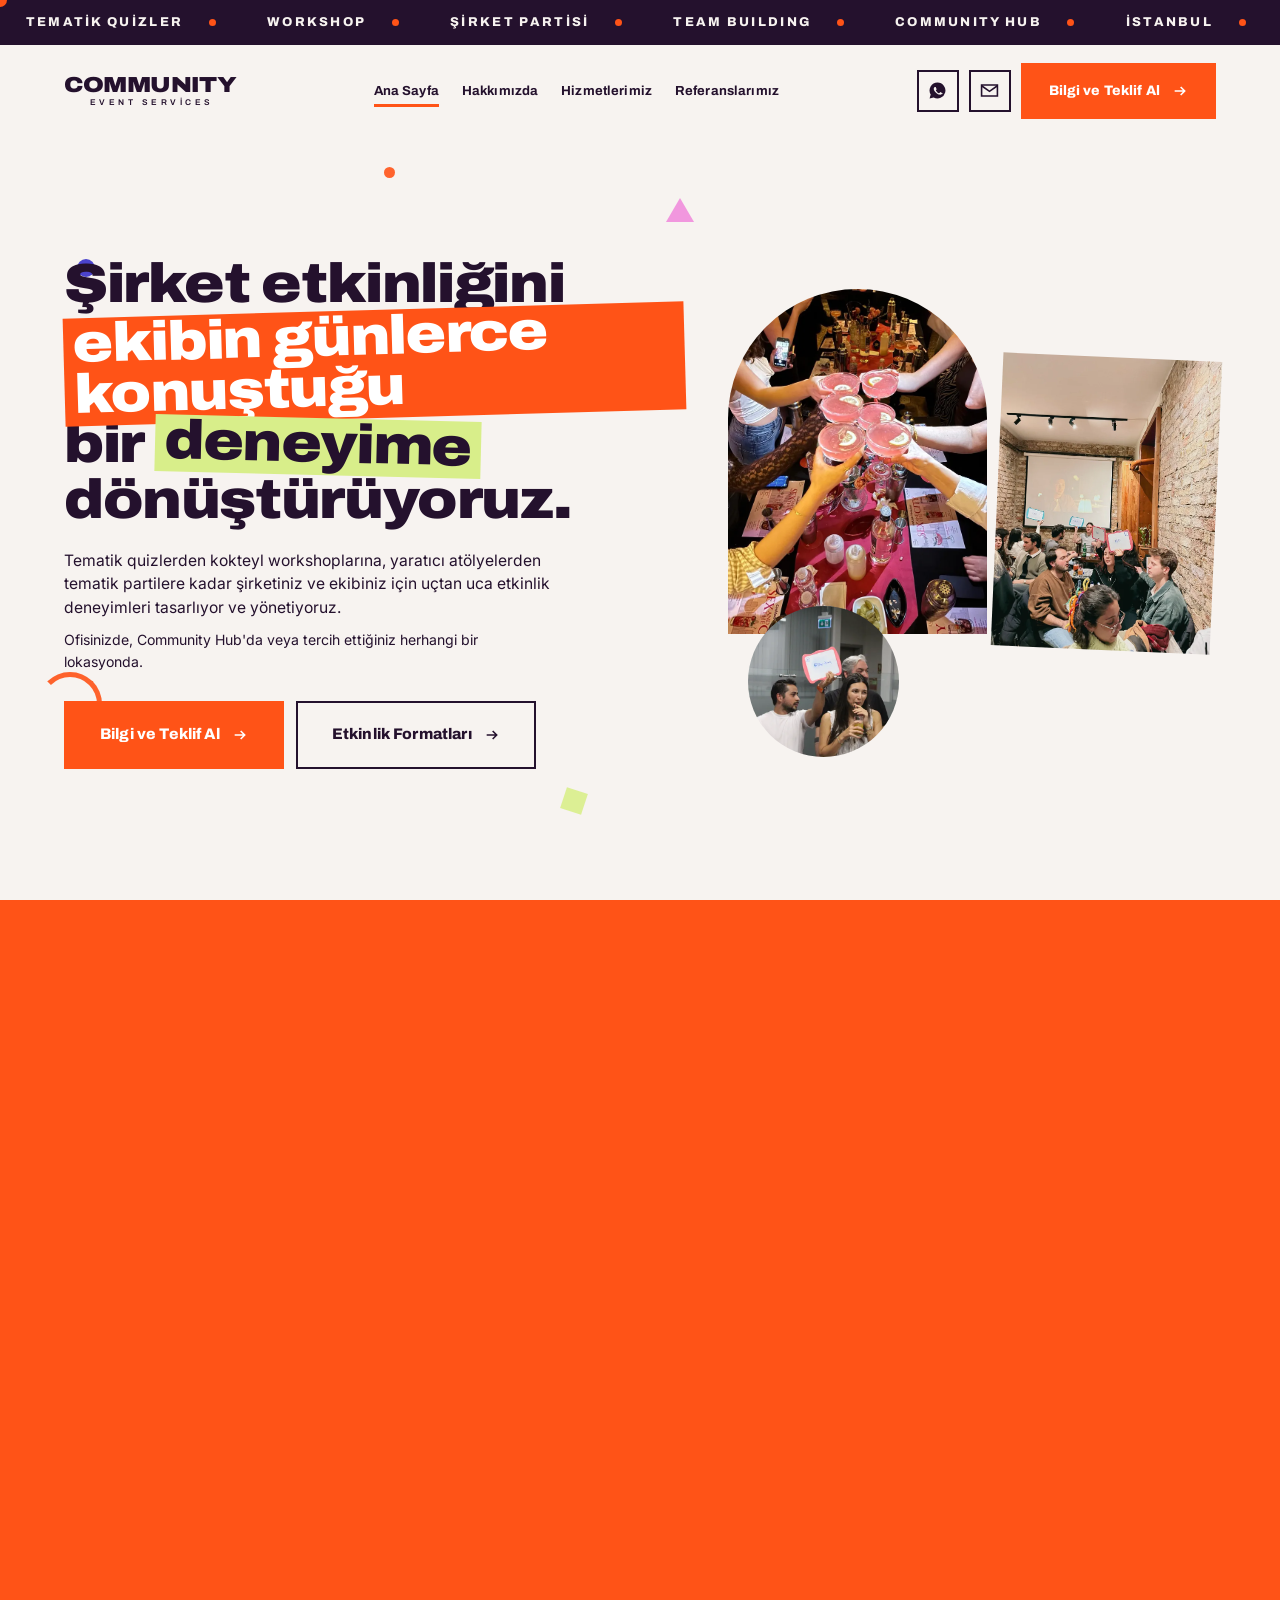
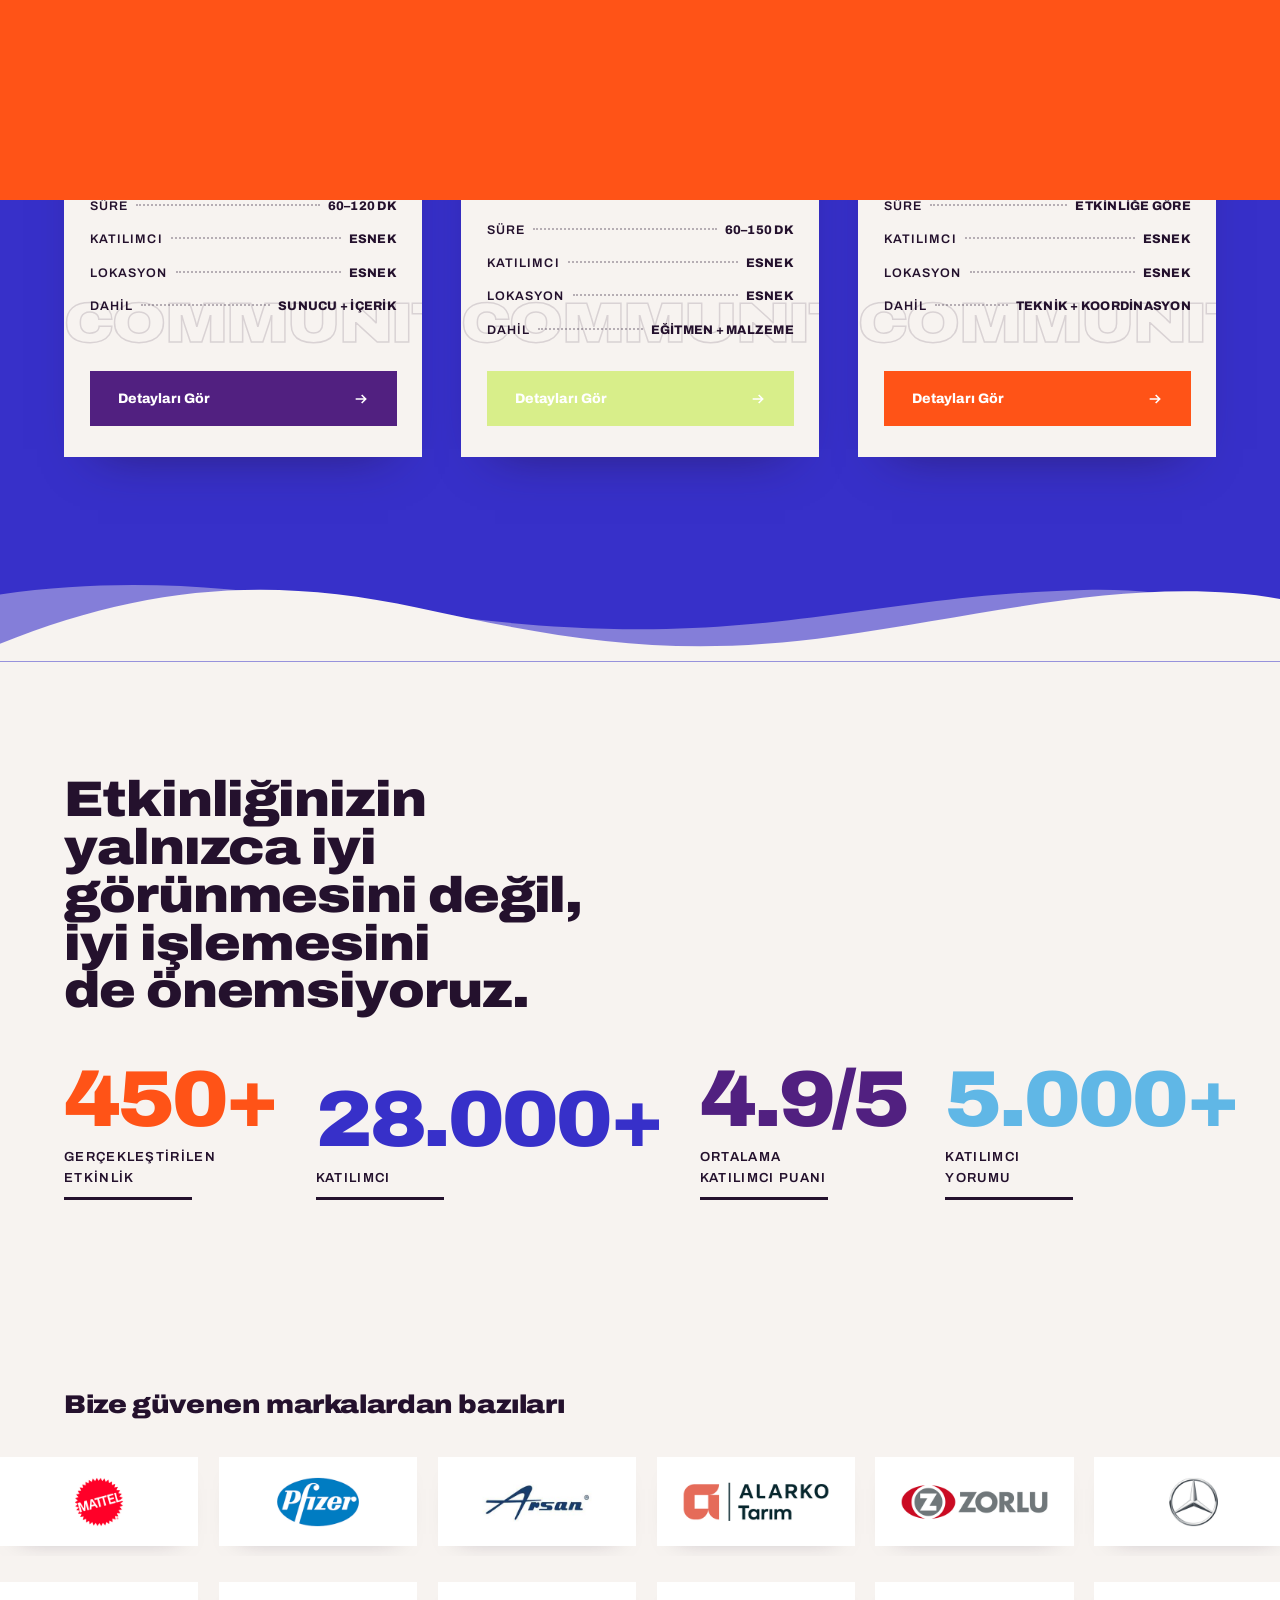
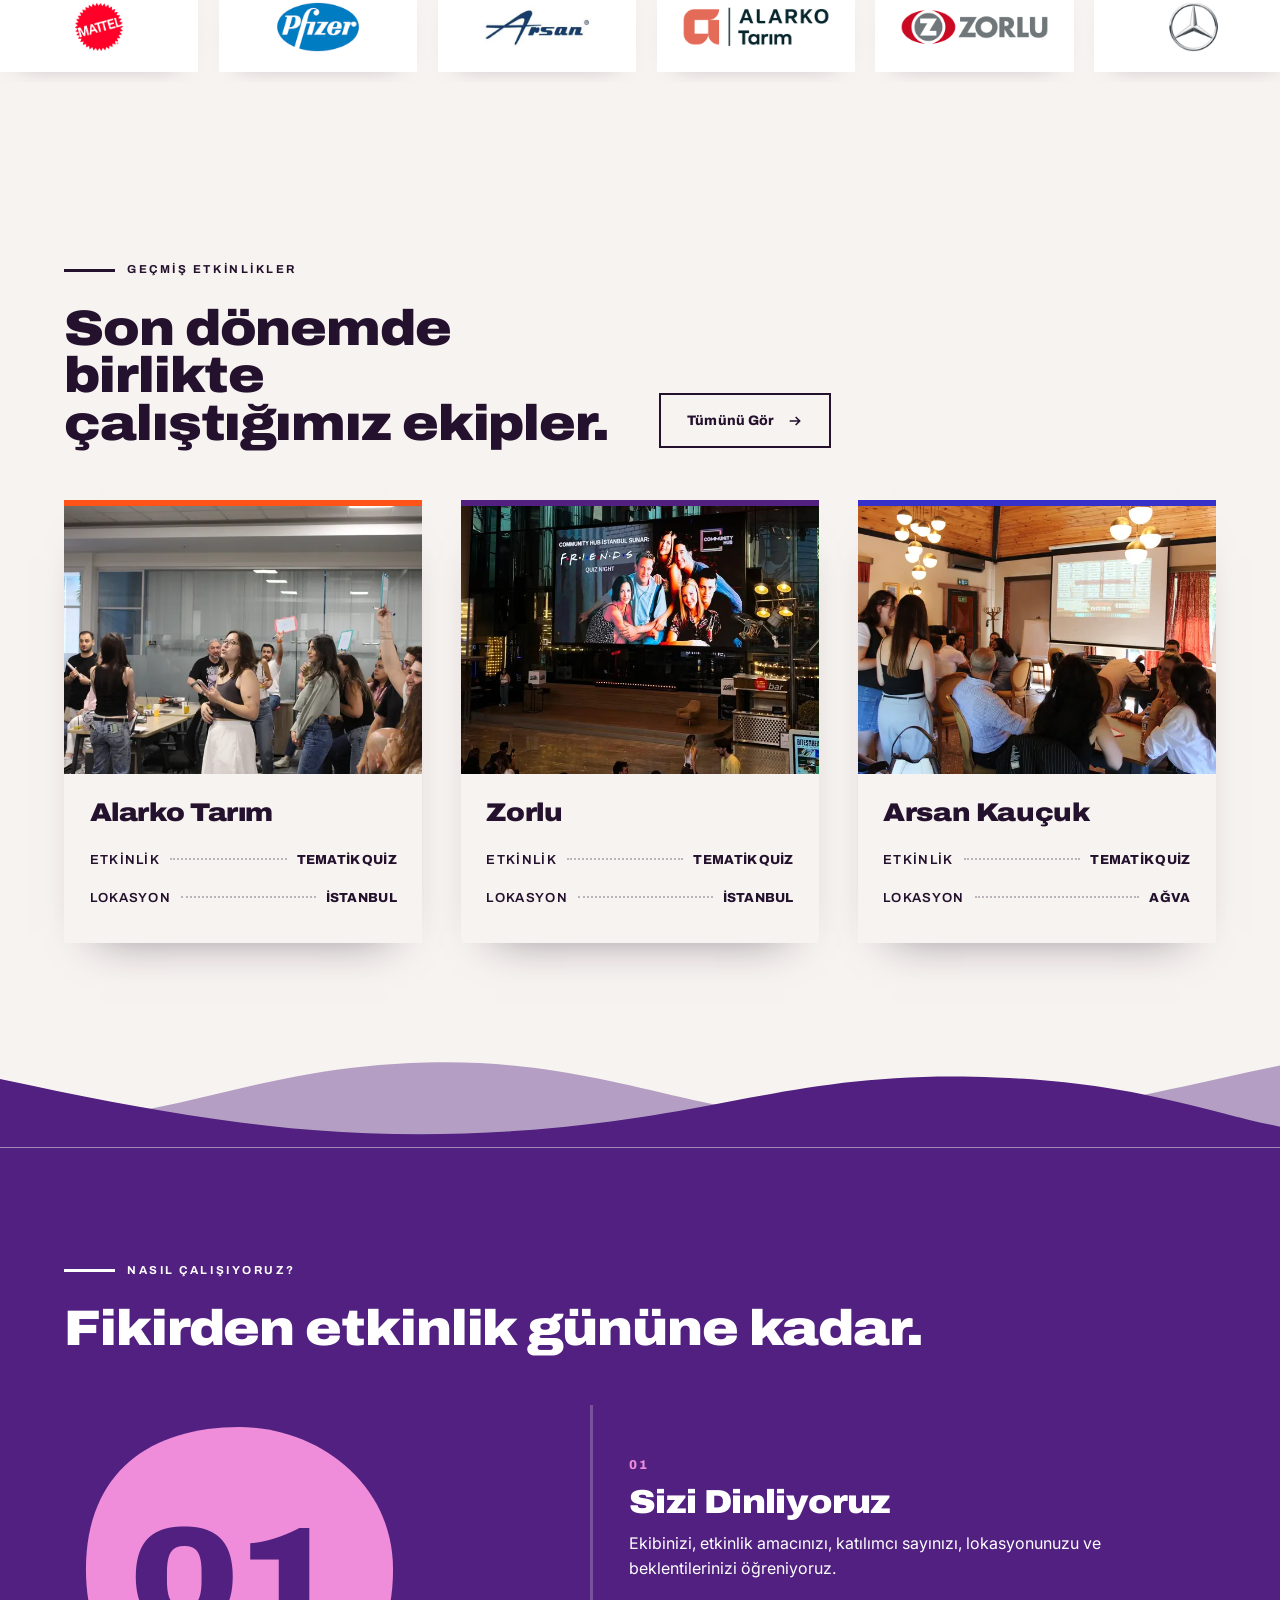
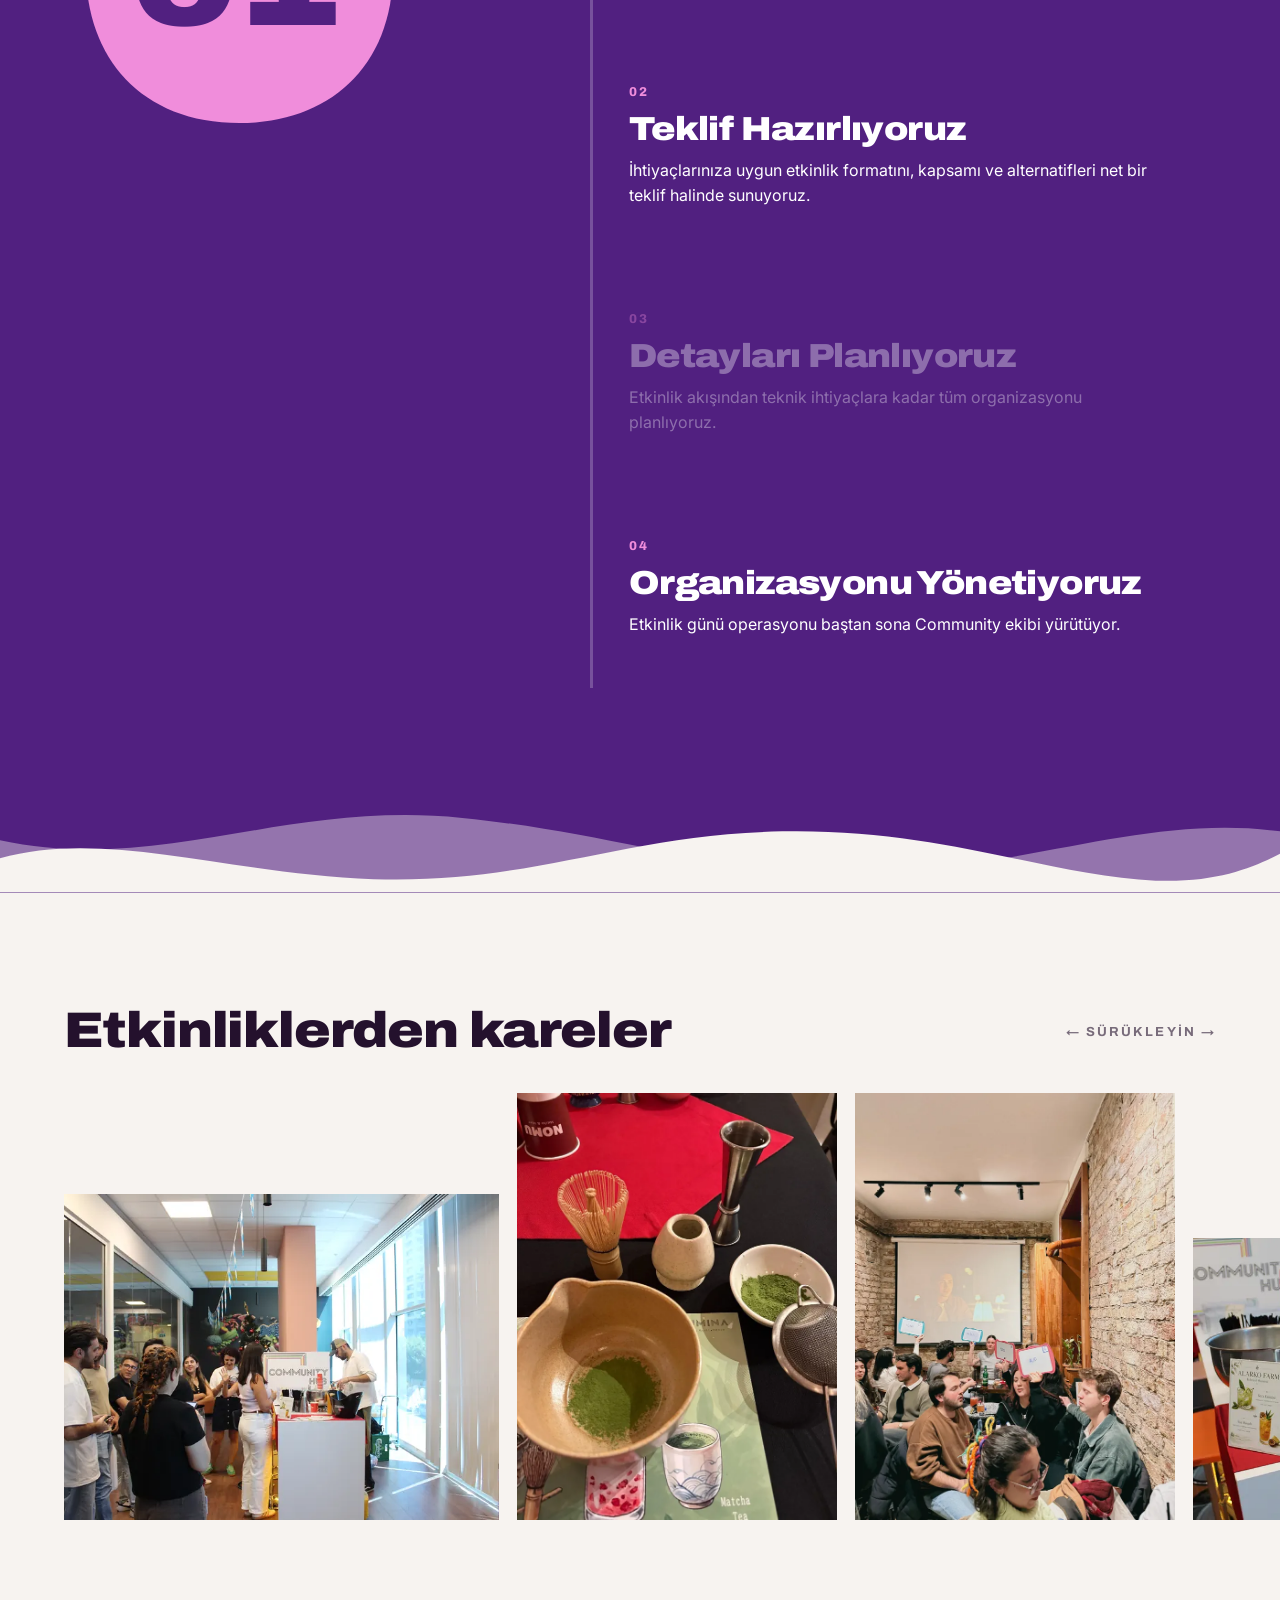
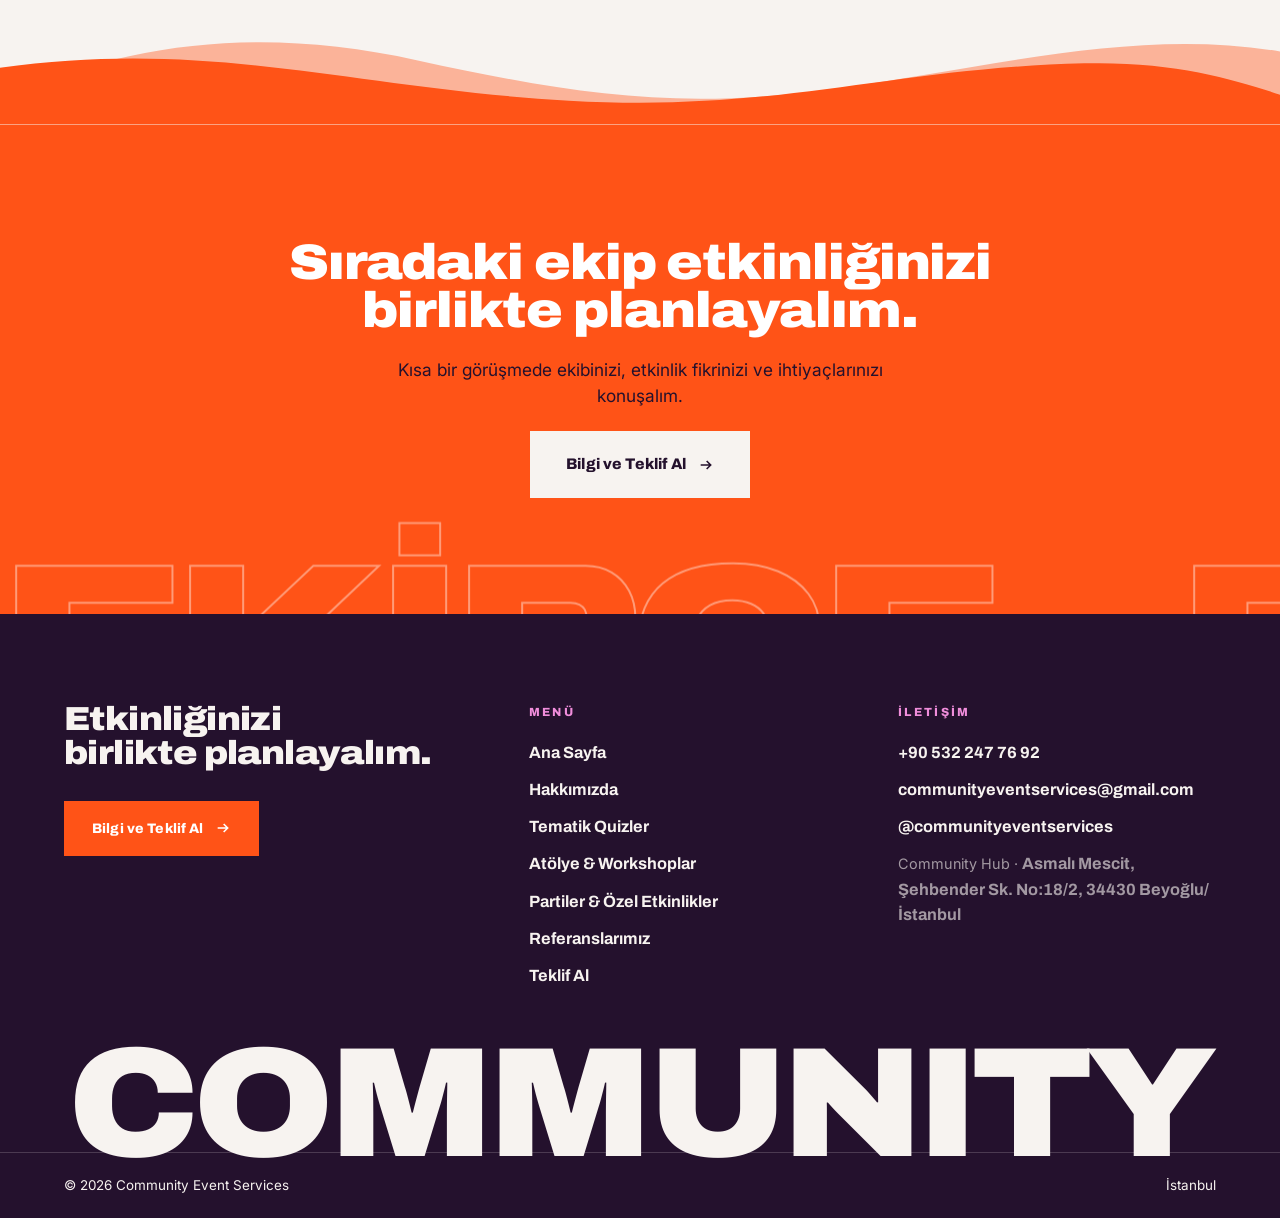
==== commit 8c5840bd: "Revert "Add files via upload" This reverts commit 4a881fc255c4e1e7b19a5388576e486de198fc6d." ====
--- a/index.html
+++ b/index.html
@@ -1,99 +1,277 @@
-<!DOCTYPE html>
+<!doctype html>
 <html lang="tr">
 <head>
-  <meta charset="utf-8">
-  <meta name="viewport" content="width=device-width, initial-scale=1, viewport-fit=cover">
-  <title>Community Hub İzmir — Menü</title>
-  <meta name="description" content="Community Hub İzmir kokteyl, yemek ve içecek menüsü.">
-  <meta name="theme-color" content="#F7EBA8">
-  <meta property="og:title" content="Community Hub İzmir — Menü">
-  <meta property="og:image" content="assets/img/logo.png">
-  <link rel="icon" type="image/png" href="assets/img/favicon.png">
-  <link rel="apple-touch-icon" href="assets/img/apple-touch-icon.png">
-  <link rel="preconnect" href="https://fonts.googleapis.com">
-  <link rel="preconnect" href="https://fonts.gstatic.com" crossorigin>
-  <link href="https://fonts.googleapis.com/css2?family=Oranienbaum&family=Jost:ital,wght@0,400;0,500;0,600;1,400&display=swap&subset=latin-ext" rel="stylesheet">
-  <link rel="stylesheet" href="css/style.css">
+ <!-- Google Tag Manager -->
+<script>(function(w,d,s,l,i){w[l]=w[l]||[];w[l].push({'gtm.start':
+new Date().getTime(),event:'gtm.js'});var f=d.getElementsByTagName(s)[0],
+j=d.createElement(s),dl=l!='dataLayer'?'&l='+l:'';j.async=true;j.src=
+'https://www.googletagmanager.com/gtm.js?id='+i+dl;f.parentNode.insertBefore(j,f);
+})(window,document,'script','dataLayer','GTM-5QG9NL3G');</script>
+<!-- End Google Tag Manager -->
+<meta charset="utf-8">
+<meta name="viewport" content="width=device-width,initial-scale=1">
+<title>Community Event Services — Şirket Etkinlikleri, Tematik Quizler ve Atölyeler</title>
+<meta name="description" content="Şirketler ve ekipler için tematik quiz etkinlikleri, kokteyl ve matcha workshopları, tuval boyama, vision board atölyeleri ve tematik partiler. İstanbul'da uçtan uca etkinlik tasarımı ve yönetimi.">
+<meta name="theme-color" content="#F7F3F0">
+<link rel="canonical" href="https://communityeventservices.com/index.html">
+<meta property="og:type" content="website">
+<meta property="og:locale" content="tr_TR">
+<meta property="og:site_name" content="Community Event Services">
+<meta property="og:title" content="Community Event Services — Şirket Etkinlikleri, Tematik Quizler ve Atölyeler">
+<meta property="og:description" content="Şirketler ve ekipler için tematik quiz etkinlikleri, kokteyl ve matcha workshopları, tuval boyama, vision board atölyeleri ve tematik partiler. İstanbul'da uçtan uca etkinlik tasarımı ve yönetimi.">
+<meta property="og:image" content="assets/img/og-default.jpg">
+<meta name="twitter:card" content="summary_large_image">
+<link rel="preconnect" href="https://fonts.googleapis.com">
+<link rel="preconnect" href="https://fonts.gstatic.com" crossorigin>
+<link href="https://fonts.googleapis.com/css2?family=Archivo:wdth,wght@62..125,400..900&family=Inter:wght@400;500;600&display=swap" rel="stylesheet">
+<link rel="stylesheet" href="assets/css/styles.css">
+<link rel="icon" href="assets/favicon.svg" type="image/svg+xml">
+<noscript><style>.rv,.rv-mask>*{opacity:1!important;transform:none!important}.hl::before{transform:scaleX(1)!important}.wipe,.cursor{display:none!important}</style></noscript>
+<script src="assets/js/config.js"></script>
 </head>
 <body>
-
-  <header class="topbar">
-    <div class="topbar__row">
-      <a href="#kokteyl" class="topbar__logo" aria-label="Community Hub — başa dön">
-        <img src="assets/img/logo.png" alt="Community Hub" width="600" height="386">
-      </a>
-    </div>
-    <nav class="tabs" aria-label="Menü bölümleri">
-      <a href="#kokteyl" class="tab is-active">Quiz Cocktail Menü</a>
-      <a href="#yemek" class="tab">Yemek Menüsü</a>
-      <a href="#icecek" class="tab">İçecek Menüsü</a>
-      <a href="#kampanyalar" class="tab">Kampanyalar</a>
-    </nav>
-    <div class="stripe" aria-hidden="true"></div>
-  </header>
-
-  <main>
-    <!-- COCKTAIL -->
-    <section id="kokteyl" class="section section--cocktail" data-theme="#F7EBA8">
-      <div class="hero">
-        <img class="hero__art hero__art--left" src="assets/img/spritz.webp" alt="" aria-hidden="true">
-        <h1 class="hero__title">Cocktail Menü</h1>
-        <img class="hero__art hero__art--right" src="assets/img/martini.webp" alt="" aria-hidden="true">
+ <!-- Google Tag Manager (noscript) -->
+<noscript><iframe src="https://www.googletagmanager.com/ns.html?id=GTM-5QG9NL3G"
+height="0" width="0" style="display:none;visibility:hidden"></iframe></noscript>
+<!-- End Google Tag Manager (noscript) -->
+<a class="skip-link" href="#main">İçeriğe geç</a>
+<div class="wipe" aria-hidden="true"><span class="wipe__label"></span></div>
+<div class="cursor" aria-hidden="true"><span class="cursor__label"></span></div>
+<svg width="0" height="0" style="position:absolute" aria-hidden="true"><defs>
+<pattern id="pat-dots" width="22" height="22" patternUnits="userSpaceOnUse"><circle cx="4" cy="4" r="3" fill="currentColor"/></pattern>
+<pattern id="pat-squiggle" width="40" height="24" patternUnits="userSpaceOnUse"><path d="M0,12 q10,-11 20,0 t20,0" fill="none" stroke="currentColor" stroke-width="3"/></pattern>
+<pattern id="pat-tri" width="34" height="34" patternUnits="userSpaceOnUse"><path d="M8,26 L17,8 L26,26 Z" fill="currentColor"/></pattern>
+<pattern id="pat-arc" width="30" height="30" patternUnits="userSpaceOnUse"><path d="M0,26 a15,15 0 0 1 30,0" fill="none" stroke="currentColor" stroke-width="3"/></pattern>
+</defs></svg>
+<div class="ticker" aria-hidden="true"><div class="ticker__track"><span class="ticker__item">TEMATİK QUİZLER</span><span class="ticker__item">WORKSHOP</span><span class="ticker__item">ŞİRKET PARTİSİ</span><span class="ticker__item">TEAM BUILDING</span><span class="ticker__item">COMMUNITY HUB</span><span class="ticker__item">İSTANBUL</span><span class="ticker__item">TEMATİK QUİZLER</span><span class="ticker__item">WORKSHOP</span><span class="ticker__item">ŞİRKET PARTİSİ</span><span class="ticker__item">TEAM BUILDING</span><span class="ticker__item">COMMUNITY HUB</span><span class="ticker__item">İSTANBUL</span><span class="ticker__item">TEMATİK QUİZLER</span><span class="ticker__item">WORKSHOP</span><span class="ticker__item">ŞİRKET PARTİSİ</span><span class="ticker__item">TEAM BUILDING</span><span class="ticker__item">COMMUNITY HUB</span><span class="ticker__item">İSTANBUL</span><span class="ticker__item">TEMATİK QUİZLER</span><span class="ticker__item">WORKSHOP</span><span class="ticker__item">ŞİRKET PARTİSİ</span><span class="ticker__item">TEAM BUILDING</span><span class="ticker__item">COMMUNITY HUB</span><span class="ticker__item">İSTANBUL</span></div></div>
+<header class="header">
+ <div class="wrap header__inner">
+  <a class="logo" href="index.html" aria-label="Community Event Services ana sayfa">
+    <span class="logo__mark">COMMUNITY</span><span class="logo__sub">event services</span>
+  </a>
+  <nav class="nav" aria-label="Ana menü">
+    <a class="nav__link" href="index.html" aria-current="page">Ana Sayfa</a><a class="nav__link" href="hakkimizda.html">Hakkımızda</a>
+    <div class="nav__group">
+      <button class="nav__link" aria-expanded="false" aria-haspopup="true">Hizmetlerimiz</button>
+      <div class="nav__panel"><a href="tematik-quizler.html">Tematik Quizler</a><a href="workshoplar.html">Atölye & Workshoplar</a><a href="partiler.html">Partiler & Özel Etkinlikler</a></div>
+    </div>
+    <a class="nav__link" href="referanslarimiz.html">Referanslarımız</a>
+  </nav>
+  <div class="header__actions">
+    <a class="icon-link icon-link--wa" data-c="wa-link" href="#" target="_blank" rel="noopener" aria-label="WhatsApp ile yazın"><svg viewBox="0 0 24 24"><path d="M12 2a10 10 0 0 0-8.6 15.1L2 22l5.1-1.3A10 10 0 1 0 12 2Zm5.5 14.1c-.2.6-1.2 1.2-1.7 1.2-.5.1-1 .1-1.6-.1-.4-.1-.9-.3-1.5-.6-2.6-1.1-4.3-3.7-4.4-3.9-.1-.2-1-1.4-1-2.6 0-1.2.6-1.8.9-2.1.2-.2.5-.3.7-.3h.5c.2 0 .4 0 .6.5.2.5.8 1.8.8 2 .1.1.1.3 0 .4l-.3.5-.4.4c-.1.1-.3.3-.1.6.2.3.7 1.2 1.6 2 1.1.9 1.9 1.2 2.2 1.3.3.1.4.1.6-.1.2-.2.7-.8.9-1.1.2-.3.4-.2.6-.1l1.9.9c.2.1.4.2.4.3.1.2.1.7-.1 1.3Z"/></svg></a>
+    <a class="icon-link icon-link--mail" data-c="mail-link" href="#" aria-label="E-posta gönderin"><svg viewBox="0 0 24 24"><path d="M2 5h20v14H2z" fill="none" stroke="currentColor" stroke-width="2"/><path d="M2 6l10 7 10-7" fill="none" stroke="currentColor" stroke-width="2"/></svg></a>
+    <a class="btn btn--accent" href="teklif-al.html" data-magnetic data-cursor="Teklif Al"><span>Bilgi ve Teklif Al</span><svg viewBox="0 0 24 24" aria-hidden="true"><path d="M4 12h15M13 6l6 6-6 6"/></svg></a>
+    <button class="burger" aria-expanded="false" aria-label="Menüyü aç"><span></span></button>
+  </div>
+ </div>
+</header>
+<div class="menu" role="dialog" aria-modal="true" aria-label="Menü">
+  <div class="menu__top">
+    <span class="logo__mark">COMMUNITY</span>
+    <button class="menu__close" aria-label="Menüyü kapat">✕</button>
+  </div>
+  <ul class="menu__list"><li><a href="index.html">Ana Sayfa</a></li><li><a href="hakkimizda.html">Hakkımızda</a></li>
+    <li aria-hidden="true" style="opacity:.6;font-family:var(--display);font-weight:800;font-size:.78rem;letter-spacing:.2em;padding-top:16px">HİZMETLERİMİZ</li>
+    <li><ul class="menu__list menu__sub"><li><a href="tematik-quizler.html">Tematik Quizler</a></li><li><a href="workshoplar.html">Atölye & Workshoplar</a></li><li><a href="partiler.html">Partiler & Özel Etkinlikler</a></li></ul></li>
+    <li><a href="referanslarimiz.html">Referanslarımız</a></li><li><a href="teklif-al.html">Teklif Al</a></li></ul>
+  <div class="menu__foot">
+    <div class="sticker " aria-hidden="true" style="--st-bg:#D8EE8A;--st-fg:#24112D;--st-ring:#24112D;--rot:-14deg">HADİ<br>BAŞLAYALIM</div>
+    <a class="btn btn--light" data-c="wa-link" href="#" target="_blank" rel="noopener"><span>WhatsApp</span><svg viewBox="0 0 24 24" aria-hidden="true"><path d="M4 12h15M13 6l6 6-6 6"/></svg></a>
+    <a class="btn btn--outline" data-c="mail-link" href="#"><span>E-posta</span><svg viewBox="0 0 24 24" aria-hidden="true"><path d="M4 12h15M13 6l6 6-6 6"/></svg></a>
+  </div>
+</div>
+<main id="main">
+<section class="hero block block--cream">
+ <div class="confetti" aria-hidden="true">
+   <i class="cf-dot" data-mouse="28" style="left:6%;top:16%;width:18px;height:18px;background:#3730C9"></i>
+   <i class="cf-tri" data-mouse="-34" style="left:52%;top:8%;color:#F08DDB"></i>
+   <i class="cf-arc" data-mouse="22" style="left:3%;bottom:22%;width:64px;height:64px;color:#FF5317"></i>
+   <i class="cf-sq" data-mouse="-20" style="left:44%;bottom:12%;width:22px;height:22px;background:#D8EE8A"></i>
+   <i class="cf-dot" data-mouse="30" style="left:30%;top:4%;width:11px;height:11px;background:#FF5317"></i>
+ </div>
+ <div class="wrap hero__inner">
+   <div class="hero__head">
+     <h1 class="display t-hero rv">Şirket etkinliğini <span class="hl hl--orange hl--r1">ekibin günlerce konuştuğu</span> bir <span class="hl hl--lime hl--r2">deneyime</span> dönüştürüyoruz.</h1>
+     <p class="lede hero__body rv">Tematik quizlerden kokteyl workshoplarına, yaratıcı atölyelerden tematik partilere kadar şirketiniz ve ekibiniz için uçtan uca etkinlik deneyimleri tasarlıyor ve yönetiyoruz.</p>
+     <p class="hero__sec rv">Ofisinizde, Community Hub'da veya tercih ettiğiniz herhangi bir lokasyonda.</p>
+     <div class="hero__cta rv">
+       <a class="btn btn--accent btn--lg" href="teklif-al.html" data-magnetic data-cursor="Teklif Al"><span>Bilgi ve Teklif Al</span><svg viewBox="0 0 24 24" aria-hidden="true"><path d="M4 12h15M13 6l6 6-6 6"/></svg></a>
+       <a class="btn btn--outline btn--lg" href="#hizmetler"><span>Etkinlik Formatları</span><svg viewBox="0 0 24 24" aria-hidden="true"><path d="M4 12h15M13 6l6 6-6 6"/></svg></a>
+     </div>
+   </div>
+   <div class="hero__collage">
+     <div class="hero__ph hero__ph--a" data-mouse="12"><img class="ph ph--arch" src="assets/img/kokteyl-03-700.webp" srcset="assets/img/kokteyl-03-700.webp 700w, assets/img/kokteyl-03-1200.webp 1200w" sizes="(max-width:560px) 92vw, (max-width:1179px) 52vw, 22vw" alt="Kokteyl workshopunda kadeh kaldıran ekip" width="1200" height="1600" loading="eager" fetchpriority="high" decoding="async"></div>
+     <div class="hero__ph hero__ph--b" data-mouse="-14" style="--rot:2.5deg"><img class="ph ph--block" src="assets/img/quiz-gece-01-700.webp" srcset="assets/img/quiz-gece-01-700.webp 700w, assets/img/quiz-gece-01-1400.webp 1400w" sizes="(max-width:560px) 46vw, (max-width:1179px) 44vw, 19vw" alt="Quiz etkinliğinde dolu salon" width="1400" height="1867" loading="lazy" decoding="async"></div>
+     <div class="hero__ph hero__ph--c" data-mouse="9"><img class="ph ph--circle" src="assets/img/kurumsal-quiz-02-700.webp" srcset="assets/img/kurumsal-quiz-02-700.webp 700w, assets/img/kurumsal-quiz-02-1400.webp 1400w" sizes="(max-width:560px) 46vw, (max-width:1179px) 28vw, 13vw" alt="Quiz etkinliğinde cevap kartı kaldıran ekip" width="1400" height="933" loading="lazy" decoding="async"></div>
+   </div>
+ </div>
+</section><svg class="blob" viewBox="0 0 1440 120" preserveAspectRatio="none" aria-hidden="true" style="background:#F7F3F0">
+<path d="M0,74 C120,34 260,96 420,102 C600,109 700,42 880,38 C1060,34 1180,98 1300,104 C1370,107 1410,86 1440,68 L1440,120 L0,120 Z" fill="#3730C9" opacity=".4" transform="translate(0,-14)"/>
+<path d="M0,64 C180,110 320,10 520,34 C720,58 820,120 1020,104 C1180,91 1300,30 1440,52 L1440,120 L0,120 Z" fill="#3730C9"/></svg>
+<section class="block block--blue section" id="hizmetler">
+ <div class="wrap">
+  <p class="eyebrow rv">Ne Yapıyoruz?</p>
+  <div class="grid g-2 mb-l" style="align-items:end">
+    <h2 class="display t-xl rv">Ekibiniz için doğru etkinlik formatını birlikte seçelim.</h2>
+    <p class="lede rv">Her şirketin dinamiği, ekibi ve etkinlikten beklentisi farklı. Bu nedenle farklı formatları şirketinizin ihtiyaçlarına göre özelleştiriyoruz.</p>
+  </div>
+  <div class="grid g-3 tickets" data-stagger><a class="ticket rv" href="tematik-quizler.html" data-tilt data-cursor="İncele" style="--tk:#512080">
+  <div class="ticket__media"><img src="assets/img/kurumsal-quiz-03-700.webp" srcset="assets/img/kurumsal-quiz-03-700.webp 700w, assets/img/kurumsal-quiz-03-1400.webp 1400w" sizes="(max-width:767px) 92vw, 32vw" alt="Ofiste düzenlenen quiz etkinliğinde el kaldıran ekip" width="1400" height="933" loading="lazy" decoding="async"><span class="ticket__tag">QUIZ</span></div>
+  <div class="ticket__perf" aria-hidden="true"></div>
+  <div class="ticket__body">
+    <span class="ticket__wm" aria-hidden="true">COMMUNITY</span>
+    <h3 class="display t-md ticket__title">Tematik Quiz Etkinlikleri</h3>
+    <p class="ticket__desc">Klasik bilgi yarışmalarından şirketinize özel hazırlanan quizlere kadar ekipleri bir araya getiren interaktif etkinlikler.</p>
+    <ul class="ticket__specs"><li>Süre<b>60–120 dk</b></li><li>Katılımcı<b>Esnek</b></li><li>Lokasyon<b>Esnek</b></li><li>Dahil<b>Sunucu + içerik</b></li></ul>
+    <div class="ticket__cta"><span class="btn btn--full"><span>Detayları Gör</span><svg viewBox="0 0 24 24" aria-hidden="true"><path d="M4 12h15M13 6l6 6-6 6"/></svg></span></div>
+  </div>
+</a><a class="ticket rv" href="workshoplar.html" data-tilt data-cursor="İncele" style="--tk:#D8EE8A">
+  <div class="ticket__media"><img src="assets/img/parti-grup-01-700.webp" srcset="assets/img/parti-grup-01-700.webp 700w, assets/img/parti-grup-01-1400.webp 1400w" sizes="(max-width:767px) 92vw, 32vw" alt="Kokteyl atölyesi sonrası bir araya gelen ekip" width="1400" height="788" loading="lazy" decoding="async"><span class="ticket__tag">ATÖLYE</span></div>
+  <div class="ticket__perf" aria-hidden="true"></div>
+  <div class="ticket__body">
+    <span class="ticket__wm" aria-hidden="true">COMMUNITY</span>
+    <h3 class="display t-md ticket__title">Atölye & Workshoplar</h3>
+    <p class="ticket__desc">Kokteyl workshoplarından matcha deneyimlerine, tuval boyamadan vision board çalışmalarına kadar yaratıcı ekip deneyimleri.</p>
+    <ul class="ticket__specs"><li>Süre<b>60–150 dk</b></li><li>Katılımcı<b>Esnek</b></li><li>Lokasyon<b>Esnek</b></li><li>Dahil<b>Eğitmen + malzeme</b></li></ul>
+    <div class="ticket__cta"><span class="btn btn--full"><span>Detayları Gör</span><svg viewBox="0 0 24 24" aria-hidden="true"><path d="M4 12h15M13 6l6 6-6 6"/></svg></span></div>
+  </div>
+</a><a class="ticket rv" href="partiler.html" data-tilt data-cursor="İncele" style="--tk:#FF5317">
+  <div class="ticket__media"><img src="assets/img/parti-beykoz-01-700.webp" srcset="assets/img/parti-beykoz-01-700.webp 700w, assets/img/parti-beykoz-01-1206.webp 1206w" sizes="(max-width:767px) 92vw, 32vw" alt="Beykoz'da açık havada düzenlenen özel etkinlik" width="1206" height="1559" loading="lazy" decoding="async"><span class="ticket__tag">PARTİ</span></div>
+  <div class="ticket__perf" aria-hidden="true"></div>
+  <div class="ticket__body">
+    <span class="ticket__wm" aria-hidden="true">COMMUNITY</span>
+    <h3 class="display t-md ticket__title">Partiler & Özel Etkinlikler</h3>
+    <p class="ticket__desc">Karaoke, DJ performansı, canlı müzik, sezonluk konseptler ve şirketinize özel temalar.</p>
+    <ul class="ticket__specs"><li>Süre<b>Etkinliğe göre</b></li><li>Katılımcı<b>Esnek</b></li><li>Lokasyon<b>Esnek</b></li><li>Dahil<b>Teknik + koordinasyon</b></li></ul>
+    <div class="ticket__cta"><span class="btn btn--full"><span>Detayları Gör</span><svg viewBox="0 0 24 24" aria-hidden="true"><path d="M4 12h15M13 6l6 6-6 6"/></svg></span></div>
+  </div>
+</a></div>
+ </div>
+</section>
+<svg class="blob" viewBox="0 0 1440 120" preserveAspectRatio="none" aria-hidden="true" style="background:#3730C9">
+<path d="M0,44 C240,4 400,72 640,88 C880,104 1000,44 1220,38 C1320,35 1390,60 1440,80 L1440,120 L0,120 Z" fill="#F7F3F0" opacity=".4" transform="translate(0,-14)"/>
+<path d="M0,96 C160,20 300,4 470,48 C640,92 760,116 940,86 C1120,56 1280,4 1440,36 L1440,120 L0,120 Z" fill="#F7F3F0"/></svg><section class="block block--cream section" id="rakamlar">
+ <div class="wrap">
+  <div class="grid g-2 mb-l" style="align-items:end">
+    <h2 class="display t-xl rv">Etkinliğinizin yalnızca iyi görünmesini değil, iyi işlemesini de önemsiyoruz.</h2>
+    <p class="copy rv">Etkinlik formatı, akış, teknik kurulum ve gün içi operasyon tek ekip tarafından yürütülüyor. Siz yalnızca katılıyorsunuz.</p>
+  </div>
+  <div class="stats rv" data-stagger><div class="stat rv"><p class="stat__value" data-count="450" data-suffix="+" data-dec="0" data-group="0">0</p><p class="stat__label">Gerçekleştirilen Etkinlik</p></div><div class="stat rv"><p class="stat__value" data-count="28000" data-suffix="+" data-dec="0" data-group="1">0</p><p class="stat__label">Katılımcı</p></div><div class="stat rv"><p class="stat__value" data-count="4.9" data-suffix="/5" data-dec="1" data-group="0">0</p><p class="stat__label">Ortalama Katılımcı Puanı</p></div><div class="stat rv"><p class="stat__value" data-count="5000" data-suffix="+" data-dec="0" data-group="1">0</p><p class="stat__label">Katılımcı Yorumu</p></div></div>
+ </div>
+</section><section class="block block--cream section--tight" style="padding-bottom:clamp(40px,5vw,80px)">
+ <div class="wrap"><h2 class="display t-md rv" style="margin-bottom:28px">Bize güvenen markalardan bazıları</h2></div>
+ <div class="logos"><div class="logos__track"><div class="logo-plate"><img src="assets/img/logo-mattel.png" alt="Mattel" width="440" height="180" loading="lazy" decoding="async"></div><div class="logo-plate"><img src="assets/img/logo-pfizer.png" alt="Pfizer" width="440" height="180" loading="lazy" decoding="async"></div><div class="logo-plate"><img src="assets/img/logo-arsan.png" alt="Arsan Kauçuk" width="440" height="180" loading="lazy" decoding="async"></div><div class="logo-plate"><img src="assets/img/logo-alarko-tarim.png" alt="Alarko Tarım" width="440" height="180" loading="lazy" decoding="async"></div><div class="logo-plate"><img src="assets/img/logo-zorlu.png" alt="Zorlu" width="440" height="180" loading="lazy" decoding="async"></div><div class="logo-plate"><img src="assets/img/logo-mercedes.png" alt="Mercedes-Benz" width="440" height="180" loading="lazy" decoding="async"></div><div class="logo-plate"><img src="assets/img/logo-aksigorta.png" alt="Aksigorta" width="440" height="180" loading="lazy" decoding="async"></div><div class="logo-plate"><img src="assets/img/logo-agesa.png" alt="Agesa" width="440" height="180" loading="lazy" decoding="async"></div><div class="logo-plate"><img src="assets/img/logo-midas.png" alt="Midas" width="440" height="180" loading="lazy" decoding="async"></div><div class="logo-plate"><img src="assets/img/logo-abdi-ibrahim.png" alt="Abdi İbrahim" width="440" height="180" loading="lazy" decoding="async"></div><div class="logo-plate"><img src="assets/img/logo-mattel.png" alt="Mattel" width="440" height="180" loading="lazy" decoding="async"></div><div class="logo-plate"><img src="assets/img/logo-pfizer.png" alt="Pfizer" width="440" height="180" loading="lazy" decoding="async"></div><div class="logo-plate"><img src="assets/img/logo-arsan.png" alt="Arsan Kauçuk" width="440" height="180" loading="lazy" decoding="async"></div><div class="logo-plate"><img src="assets/img/logo-alarko-tarim.png" alt="Alarko Tarım" width="440" height="180" loading="lazy" decoding="async"></div><div class="logo-plate"><img src="assets/img/logo-zorlu.png" alt="Zorlu" width="440" height="180" loading="lazy" decoding="async"></div><div class="logo-plate"><img src="assets/img/logo-mercedes.png" alt="Mercedes-Benz" width="440" height="180" loading="lazy" decoding="async"></div><div class="logo-plate"><img src="assets/img/logo-aksigorta.png" alt="Aksigorta" width="440" height="180" loading="lazy" decoding="async"></div><div class="logo-plate"><img src="assets/img/logo-agesa.png" alt="Agesa" width="440" height="180" loading="lazy" decoding="async"></div><div class="logo-plate"><img src="assets/img/logo-midas.png" alt="Midas" width="440" height="180" loading="lazy" decoding="async"></div><div class="logo-plate"><img src="assets/img/logo-abdi-ibrahim.png" alt="Abdi İbrahim" width="440" height="180" loading="lazy" decoding="async"></div></div></div>
+ <div class="logos logos--rev" style="margin-top:16px"><div class="logos__track"><div class="logo-plate"><img src="assets/img/logo-mattel.png" alt="Mattel" width="440" height="180" loading="lazy" decoding="async"></div><div class="logo-plate"><img src="assets/img/logo-pfizer.png" alt="Pfizer" width="440" height="180" loading="lazy" decoding="async"></div><div class="logo-plate"><img src="assets/img/logo-arsan.png" alt="Arsan Kauçuk" width="440" height="180" loading="lazy" decoding="async"></div><div class="logo-plate"><img src="assets/img/logo-alarko-tarim.png" alt="Alarko Tarım" width="440" height="180" loading="lazy" decoding="async"></div><div class="logo-plate"><img src="assets/img/logo-zorlu.png" alt="Zorlu" width="440" height="180" loading="lazy" decoding="async"></div><div class="logo-plate"><img src="assets/img/logo-mercedes.png" alt="Mercedes-Benz" width="440" height="180" loading="lazy" decoding="async"></div><div class="logo-plate"><img src="assets/img/logo-aksigorta.png" alt="Aksigorta" width="440" height="180" loading="lazy" decoding="async"></div><div class="logo-plate"><img src="assets/img/logo-agesa.png" alt="Agesa" width="440" height="180" loading="lazy" decoding="async"></div><div class="logo-plate"><img src="assets/img/logo-midas.png" alt="Midas" width="440" height="180" loading="lazy" decoding="async"></div><div class="logo-plate"><img src="assets/img/logo-abdi-ibrahim.png" alt="Abdi İbrahim" width="440" height="180" loading="lazy" decoding="async"></div><div class="logo-plate"><img src="assets/img/logo-mattel.png" alt="Mattel" width="440" height="180" loading="lazy" decoding="async"></div><div class="logo-plate"><img src="assets/img/logo-pfizer.png" alt="Pfizer" width="440" height="180" loading="lazy" decoding="async"></div><div class="logo-plate"><img src="assets/img/logo-arsan.png" alt="Arsan Kauçuk" width="440" height="180" loading="lazy" decoding="async"></div><div class="logo-plate"><img src="assets/img/logo-alarko-tarim.png" alt="Alarko Tarım" width="440" height="180" loading="lazy" decoding="async"></div><div class="logo-plate"><img src="assets/img/logo-zorlu.png" alt="Zorlu" width="440" height="180" loading="lazy" decoding="async"></div><div class="logo-plate"><img src="assets/img/logo-mercedes.png" alt="Mercedes-Benz" width="440" height="180" loading="lazy" decoding="async"></div><div class="logo-plate"><img src="assets/img/logo-aksigorta.png" alt="Aksigorta" width="440" height="180" loading="lazy" decoding="async"></div><div class="logo-plate"><img src="assets/img/logo-agesa.png" alt="Agesa" width="440" height="180" loading="lazy" decoding="async"></div><div class="logo-plate"><img src="assets/img/logo-midas.png" alt="Midas" width="440" height="180" loading="lazy" decoding="async"></div><div class="logo-plate"><img src="assets/img/logo-abdi-ibrahim.png" alt="Abdi İbrahim" width="440" height="180" loading="lazy" decoding="async"></div></div></div>
+</section><section class="block block--cream section">
+ <div class="wrap">
+  <div class="grid g-2 mb-l" style="align-items:end">
+    <div>
+      <p class="eyebrow rv">Geçmiş Etkinlikler</p>
+      <h2 class="display t-xl rv">Son dönemde birlikte çalıştığımız ekipler.</h2>
+    </div>
+    <a class="btn btn--outline rv" href="referanslarimiz.html" style="justify-self:start"><span>Tümünü Gör</span><svg viewBox="0 0 24 24" aria-hidden="true"><path d="M4 12h15M13 6l6 6-6 6"/></svg></a>
+  </div>
+  <div class="grid g-3" data-stagger><article class="pastcard rv" style="--tk:#FF5317">
+  <div class="pastcard__media"><img class="ph ph--block" style="aspect-ratio:4/3" src="assets/img/etkinlik-alarko-700.webp" srcset="assets/img/etkinlik-alarko-700.webp 700w, assets/img/etkinlik-alarko-1400.webp 1400w" sizes="(max-width:767px) 92vw, 31vw" alt="Alarko Tarım quiz etkinliğinde el kaldıran ekip" width="1400" height="933" loading="lazy" decoding="async"></div>
+  <div class="pastcard__body">
+    <h3 class="display t-md">Alarko Tarım</h3>
+    <ul class="case__specs">
+      <li>Etkinlik<b>Tematik Quiz</b></li>
+      <li>Lokasyon<b>İstanbul</b></li>
+    </ul>
+  </div>
+</article><article class="pastcard rv" style="--tk:#512080">
+  <div class="pastcard__media"><img class="ph ph--block" style="aspect-ratio:4/3" src="assets/img/etkinlik-zorlu-700.webp" srcset="assets/img/etkinlik-zorlu-700.webp 700w" sizes="(max-width:767px) 92vw, 31vw" alt="Zorlu Center'da dev ekranda Friends temalı quiz etkinliği" width="700" height="697" loading="lazy" decoding="async"></div>
+  <div class="pastcard__body">
+    <h3 class="display t-md">Zorlu</h3>
+    <ul class="case__specs">
+      <li>Etkinlik<b>Tematik Quiz</b></li>
+      <li>Lokasyon<b>İstanbul</b></li>
+    </ul>
+  </div>
+</article><article class="pastcard rv" style="--tk:#3730C9">
+  <div class="pastcard__media"><img class="ph ph--block" style="aspect-ratio:4/3" src="assets/img/etkinlik-arsan-700.webp" srcset="assets/img/etkinlik-arsan-700.webp 700w, assets/img/etkinlik-arsan-1400.webp 1400w" sizes="(max-width:767px) 92vw, 31vw" alt="Arsan Kauçuk quiz etkinliğinde katılımcılar" width="1400" height="933" loading="lazy" decoding="async"></div>
+  <div class="pastcard__body">
+    <h3 class="display t-md">Arsan Kauçuk</h3>
+    <ul class="case__specs">
+      <li>Etkinlik<b>Tematik Quiz</b></li>
+      <li>Lokasyon<b>Ağva</b></li>
+    </ul>
+  </div>
+</article></div>
+ </div>
+</section><svg class="blob" viewBox="0 0 1440 120" preserveAspectRatio="none" aria-hidden="true" style="background:#F7F3F0">
+<path d="M0,102 C200,102 280,26 480,20 C680,14 780,96 980,102 C1160,107 1300,58 1440,24 L1440,120 L0,120 Z" fill="#512080" opacity=".4" transform="translate(0,-14)"/>
+<path d="M0,28 C220,84 380,116 600,96 C820,76 900,16 1120,26 C1280,33 1360,74 1440,92 L1440,120 L0,120 Z" fill="#512080"/></svg>
+<section class="block block--purple section" data-process>
+ <div class="wrap">
+  <p class="eyebrow rv">Nasıl Çalışıyoruz?</p>
+  <h2 class="display t-xl mb-l rv">Fikirden etkinlik gününe kadar.</h2>
+  <div class="process">
+    <div class="process__sticky">
+      <div class="process__shape">
+        <svg viewBox="0 0 310 310" aria-hidden="true"><path fill="#F08DDB" d="M160,20 C230,20 300,70 300,150 C300,240 240,290 160,290 C70,290 20,230 20,150 C20,60 80,20 160,20 Z"/></svg>
+        <span class="process__num" aria-hidden="true">01</span>
       </div>
-      <div class="wrap">
-        <p class="note" id="kokteyl-not"></p>
-        <ul class="legend" id="tat-lejant" aria-label="Tat açıklamaları"></ul>
-        <ol class="cocktails" id="kokteyl-liste"></ol>
-      </div>
-    </section>
-
-    <!-- YEMEK -->
-    <section id="yemek" class="section section--food" data-theme="#F8CBA8">
-      <div class="hero">
-        <h2 class="hero__title">Yemek Menü</h2>
-        <img class="hero__art hero__art--right hero__art--burger" src="assets/img/burger.webp" alt="" aria-hidden="true" loading="lazy">
-      </div>
-      <div class="wrap">
-        <ul class="list" id="yemek-liste"></ul>
-        <img class="tail-art tail-art--fries" src="assets/img/patates.webp" alt="" aria-hidden="true" loading="lazy">
-      </div>
-    </section>
-
-    <!-- İÇECEK -->
-    <section id="icecek" class="section section--drinks" data-theme="#E1F4FB">
-      <div class="hero">
-        <img class="hero__art hero__art--left hero__art--wine" src="assets/img/sarap.webp" alt="" aria-hidden="true" loading="lazy">
-        <h2 class="hero__title">İçecek Menü</h2>
-        <img class="hero__art hero__art--right hero__art--shot" src="assets/img/shot.webp" alt="" aria-hidden="true" loading="lazy">
-      </div>
-      <div class="wrap">
-        <div id="icecek-gruplar"></div>
-        <div class="deal" id="shot-kampanya"></div>
-      </div>
-    </section>
-
-    <!-- KAMPANYALAR -->
-    <section id="kampanyalar" class="section section--deals" data-theme="#F7EBA8">
-      <div class="hero hero--plain">
-        <h2 class="hero__title">Kampanyalar</h2>
-      </div>
-      <div class="wrap wrap--wide">
-        <div class="campaigns" id="kampanya-liste"></div>
-      </div>
-    </section>
-  </main>
-
-  <footer class="footer">
-    <img src="assets/img/logo.png" alt="Community Hub" width="600" height="386" loading="lazy">
-    <p id="yasal"></p>
-  </footer>
-
-  <dialog class="lightbox" id="lightbox" aria-label="Kampanya görseli">
-    <button class="lightbox__close" type="button" aria-label="Kapat">&times;</button>
-    <img src="" alt="">
-  </dialog>
-
-  <script src="js/menu-data.js"></script>
-  <script src="js/app.js"></script>
+    </div>
+    <ol class="process__list">
+      <li class="process__line" aria-hidden="true"></li>
+      <li class="process__step is-active" data-num="01"><span class="process__stepnum">01</span><h3 class="display t-lg">Sizi Dinliyoruz</h3><p>Ekibinizi, etkinlik amacınızı, katılımcı sayınızı, lokasyonunuzu ve beklentilerinizi öğreniyoruz.</p></li><li class="process__step" data-num="02"><span class="process__stepnum">02</span><h3 class="display t-lg">Teklif Hazırlıyoruz</h3><p>İhtiyaçlarınıza uygun etkinlik formatını, kapsamı ve alternatifleri net bir teklif halinde sunuyoruz.</p></li><li class="process__step" data-num="03"><span class="process__stepnum">03</span><h3 class="display t-lg">Detayları Planlıyoruz</h3><p>Etkinlik akışından teknik ihtiyaçlara kadar tüm organizasyonu planlıyoruz.</p></li><li class="process__step" data-num="04"><span class="process__stepnum">04</span><h3 class="display t-lg">Organizasyonu Yönetiyoruz</h3><p>Etkinlik günü operasyonu baştan sona Community ekibi yürütüyor.</p></li>
+    </ol>
+  </div>
+ </div>
+</section>
+<svg class="blob" viewBox="0 0 1440 120" preserveAspectRatio="none" aria-hidden="true" style="background:#512080">
+<path d="M0,64 C180,110 320,10 520,34 C720,58 820,120 1020,104 C1180,91 1300,30 1440,52 L1440,120 L0,120 Z" fill="#F7F3F0" opacity=".4" transform="translate(0,-14)"/>
+<path d="M0,74 C120,34 260,96 420,102 C600,109 700,42 880,38 C1060,34 1180,98 1300,104 C1370,107 1410,86 1440,68 L1440,120 L0,120 Z" fill="#F7F3F0"/></svg><section class="block block--cream section" style="overflow:hidden">
+ <div class="wrap" style="display:flex;justify-content:space-between;align-items:flex-end;gap:24px;flex-wrap:wrap;margin-bottom:clamp(24px,3vw,44px)">
+   <h2 class="display t-xl rv">Etkinliklerden kareler</h2>
+   <p style="font-size:.82rem;letter-spacing:.16em;text-transform:uppercase;font-family:var(--display);font-weight:700;opacity:.6">← Sürükleyin →</p>
+ </div>
+ <div style="position:relative">
+   <div class="strip" data-cursor="Sürükle"><div class="strip__item s-wide"><img class="ph ph--block" src="assets/img/kurumsal-etkinlik-01-700.webp" srcset="assets/img/kurumsal-etkinlik-01-700.webp 700w, assets/img/kurumsal-etkinlik-01-1400.webp 1400w" sizes="(max-width:767px) 70vw, 30vw" alt="Şirket etkinliğinde sohbet eden katılımcılar" width="1400" height="933" loading="lazy" decoding="async"></div><div class="strip__item s-tall"><img class="ph ph--block" src="assets/img/matcha-04-700.webp" srcset="assets/img/matcha-04-700.webp 700w, assets/img/matcha-04-1200.webp 1200w" sizes="(max-width:767px) 70vw, 30vw" alt="Matcha workshopu için hazırlanmış masa" width="1200" height="1600" loading="lazy" decoding="async"></div><div class="strip__item s-tall"><img class="ph ph--block" src="assets/img/quiz-gece-01-700.webp" srcset="assets/img/quiz-gece-01-700.webp 700w, assets/img/quiz-gece-01-1400.webp 1400w" sizes="(max-width:767px) 70vw, 30vw" alt="Quiz etkinliğinde dolu salon" width="1400" height="1867" loading="lazy" decoding="async"></div><div class="strip__item s-sq"><img class="ph ph--block" src="assets/img/hub-kurulum-02-700.webp" srcset="assets/img/hub-kurulum-02-700.webp 700w, assets/img/hub-kurulum-02-1400.webp 1400w" sizes="(max-width:767px) 70vw, 30vw" alt="Community Hub'da kurulan ikram masası" width="1400" height="933" loading="lazy" decoding="async"></div><div class="strip__item s-wide"><img class="ph ph--block" src="assets/img/tuval-01-700.webp" srcset="assets/img/tuval-01-700.webp 700w, assets/img/tuval-01-1200.webp 1200w" sizes="(max-width:767px) 70vw, 30vw" alt="Tuval boyama atölyesi kurulumu" width="1200" height="1600" loading="lazy" decoding="async"></div><div class="strip__item s-tall"><img class="ph ph--block" src="assets/img/visionboard-01-700.webp" srcset="assets/img/visionboard-01-700.webp 700w, assets/img/visionboard-01-1200.webp 1200w" sizes="(max-width:767px) 70vw, 30vw" alt="Vision board atölyesinde çalışan katılımcılar" width="1200" height="1600" loading="lazy" decoding="async"></div><div class="strip__item s-sq"><img class="ph ph--block" src="assets/img/kurumsal-quiz-01-700.webp" srcset="assets/img/kurumsal-quiz-01-700.webp 700w, assets/img/kurumsal-quiz-01-1400.webp 1400w" sizes="(max-width:767px) 70vw, 30vw" alt="Ofis etkinliğinde cevap kartı kaldıran katılımcı" width="1400" height="933" loading="lazy" decoding="async"></div><div class="strip__item s-tall"><img class="ph ph--block" src="assets/img/kokteyl-02-700.webp" srcset="assets/img/kokteyl-02-700.webp 700w, assets/img/kokteyl-02-1200.webp 1200w" sizes="(max-width:767px) 70vw, 30vw" alt="Kalabalık kokteyl workshopu" width="1200" height="1600" loading="lazy" decoding="async"></div><div class="strip__item s-wide"><img class="ph ph--block" src="assets/img/kurumsal-etkinlik-02-700.webp" srcset="assets/img/kurumsal-etkinlik-02-700.webp 700w, assets/img/kurumsal-etkinlik-02-1400.webp 1400w" sizes="(max-width:767px) 70vw, 30vw" alt="Ofiste düzenlenen kalabalık ekip etkinliği" width="1400" height="933" loading="lazy" decoding="async"></div><div class="strip__item s-wide"><img class="ph ph--block" src="assets/img/etkinlik-zorlu-700.webp" srcset="assets/img/etkinlik-zorlu-700.webp 700w" sizes="(max-width:767px) 70vw, 30vw" alt="Zorlu Center'da dev ekranda quiz etkinliği" width="700" height="697" loading="lazy" decoding="async"></div><div class="strip__item s-wide"><img class="ph ph--block" src="assets/img/etkinlik-arsan-700.webp" srcset="assets/img/etkinlik-arsan-700.webp 700w, assets/img/etkinlik-arsan-1400.webp 1400w" sizes="(max-width:767px) 70vw, 30vw" alt="Ağva'da düzenlenen quiz etkinliği" width="1400" height="933" loading="lazy" decoding="async"></div><div class="strip__item s-tall"><img class="ph ph--block" src="assets/img/quiz-04-700.webp" srcset="assets/img/quiz-04-700.webp 700w, assets/img/quiz-04-1179.webp 1179w" sizes="(max-width:767px) 70vw, 30vw" alt="Quiz etkinliğinde cevap tahtası tutan katılımcılar" width="1179" height="1596" loading="lazy" decoding="async"></div><div class="strip__item s-tall"><img class="ph ph--block" src="assets/img/parti-04-700.webp" srcset="assets/img/parti-04-700.webp 700w, assets/img/parti-04-1206.webp 1206w" sizes="(max-width:767px) 70vw, 30vw" alt="Açık havada kurulan şirket partisi barı" width="1206" height="1885" loading="lazy" decoding="async"></div><div class="strip__item s-sq"><img class="ph ph--block" src="assets/img/atolye-craft-01-700.webp" srcset="assets/img/atolye-craft-01-700.webp 700w, assets/img/atolye-craft-01-1200.webp 1200w" sizes="(max-width:767px) 70vw, 30vw" alt="Charm atölyesinde hazırlanan takılar" width="1200" height="1600" loading="lazy" decoding="async"></div><div class="strip__item s-tall"><img class="ph ph--block" src="assets/img/quiz-06-700.webp" srcset="assets/img/quiz-06-700.webp 700w, assets/img/quiz-06-1136.webp 1136w" sizes="(max-width:767px) 70vw, 30vw" alt="Mekanda düzenlenen kalabalık quiz etkinliği" width="1136" height="1600" loading="lazy" decoding="async"></div><div class="strip__item s-tall"><img class="ph ph--block" src="assets/img/quiz-dogumgunu-01-700.webp" srcset="assets/img/quiz-dogumgunu-01-700.webp 700w, assets/img/quiz-dogumgunu-01-1400.webp 1400w" sizes="(max-width:767px) 70vw, 30vw" alt="Doğum günü için düzenlenen quiz etkinliği" width="1400" height="1867" loading="lazy" decoding="async"></div></div>
+   </div>
+</section><svg class="blob" viewBox="0 0 1440 120" preserveAspectRatio="none" aria-hidden="true" style="background:#F7F3F0">
+<path d="M0,96 C160,20 300,4 470,48 C640,92 760,116 940,86 C1120,56 1280,4 1440,36 L1440,120 L0,120 Z" fill="#FF5317" opacity=".4" transform="translate(0,-14)"/>
+<path d="M0,44 C240,4 400,72 640,88 C880,104 1000,44 1220,38 C1320,35 1390,60 1440,80 L1440,120 L0,120 Z" fill="#FF5317"/></svg>
+<section class="block block--orange section" style="overflow:hidden">
+ <span class="bigword" data-par="6" aria-hidden="true">EKİPÇE · EKİPÇE · EKİPÇE</span>
+ <div class="wrap rel" style="text-align:center;display:grid;justify-items:center;gap:22px">
+   <h2 class="display t-xl rv" style="max-width:20ch">Sıradaki ekip etkinliğinizi birlikte planlayalım.</h2>
+   <p class="lede rv" style="max-width:46ch">Kısa bir görüşmede ekibinizi, etkinlik fikrinizi ve ihtiyaçlarınızı konuşalım.</p>
+   <a class="btn btn--light btn--lg rv" href="teklif-al.html" data-magnetic data-cursor="Teklif Al"><span>Bilgi ve Teklif Al</span><svg viewBox="0 0 24 24" aria-hidden="true"><path d="M4 12h15M13 6l6 6-6 6"/></svg></a>
+ </div>
+</section>
+</main>
+<footer class="footer">
+ <div class="wrap">
+  <div class="footer__grid">
+    <div>
+      <h2 class="display t-lg">Etkinliğinizi<br>birlikte planlayalım.</h2>
+      <a class="btn btn--accent mt-m" href="teklif-al.html" data-magnetic><span>Bilgi ve Teklif Al</span><svg viewBox="0 0 24 24" aria-hidden="true"><path d="M4 12h15M13 6l6 6-6 6"/></svg></a>
+    </div>
+    <div>
+      <p class="footer__label">Menü</p>
+      <ul class="footer__list"><li><a href="index.html">Ana Sayfa</a></li><li><a href="hakkimizda.html">Hakkımızda</a></li><li><a href="tematik-quizler.html">Tematik Quizler</a></li><li><a href="workshoplar.html">Atölye & Workshoplar</a></li><li><a href="partiler.html">Partiler & Özel Etkinlikler</a></li><li><a href="referanslarimiz.html">Referanslarımız</a></li><li><a href="teklif-al.html">Teklif Al</a></li></ul>
+    </div>
+    <div>
+      <p class="footer__label">İletişim</p>
+      <ul class="footer__list">
+        <li><a data-c="wa-link" href="#" target="_blank" rel="noopener"><span data-c="wa-text"></span></a></li>
+        <li><a data-c="mail-link" href="#"><span data-c="mail-text"></span></a></li>
+        <li><a data-c="ig-link" href="#" target="_blank" rel="noopener"><span data-c="ig-text"></span></a></li>
+        <li style="opacity:.6;font-family:var(--body);font-size:.9rem;font-weight:400">
+          Community Hub · <span data-hub="address"></span></li>
+      </ul>
+    </div>
+  </div>
+  <p class="footer__wordmark" aria-hidden="true">COMMUNITY</p>
+ </div>
+ <div class="wrap footer__bottom">
+   <span>© 2026 Community Event Services</span>
+   <span>İstanbul</span>
+ </div>
+</footer>
+<script src="assets/js/app.js" defer></script>
 </body>
 </html>
--- a/assets/css/styles.css
+++ b/assets/css/styles.css
@@ -0,0 +1,1024 @@
+/* ==========================================================================
+   COMMUNITY EVENT SERVICES — tasarım sistemi
+   Renk, tipografi ve bileşenler tek dosyada. Değişkenler :root altında.
+   ========================================================================== */
+
+:root{
+  /* Renk */
+  --cream:#F7F3F0;
+  --ink:#24112D;
+  --purple:#512080;
+  --blue:#3730C9;
+  --pink:#F08DDB;
+  --lime:#D8EE8A;
+  --orange:#FF5317;
+  --sky:#60B7E6;
+
+  /* Yüzeye göre değişen değerler (blok içinde override edilir) */
+  --fg:var(--ink);
+  --bg:var(--cream);
+  --accent:var(--orange);
+
+  /* Tipografi */
+  --display:'Archivo','Archivo Black','Helvetica Neue',Arial,sans-serif;
+  --body:'Inter','Archivo','Helvetica Neue',Arial,sans-serif;
+
+  /* Ölçü */
+  --pad:clamp(20px,5vw,72px);
+  --maxw:1560px;
+
+  /* Hareket */
+  --ease-in:cubic-bezier(.16,1,.3,1);
+  --ease-out:cubic-bezier(.4,0,.2,1);
+}
+
+*,*::before,*::after{box-sizing:border-box}
+html{-webkit-text-size-adjust:100%}
+body{
+  margin:0;
+  background:var(--cream);
+  color:var(--ink);
+  font-family:var(--body);
+  font-size:clamp(1rem,1.15vw,1.25rem);
+  line-height:1.55;
+  font-synthesis-weight:none;
+  -webkit-font-smoothing:antialiased;
+  overflow-x:hidden;
+}
+img{max-width:100%;display:block}
+a{color:inherit}
+button{font:inherit;color:inherit}
+::selection{background:var(--orange);color:#fff}
+
+/* Odak görünürlüğü — klavye erişilebilirliği */
+:focus-visible{
+  outline:3px solid var(--orange);
+  outline-offset:3px;
+  border-radius:2px;
+}
+
+.skip-link{
+  position:absolute;left:-9999px;top:0;z-index:200;
+  background:var(--ink);color:var(--cream);padding:14px 20px;
+  font-family:var(--display);font-weight:700;letter-spacing:.04em;
+}
+.skip-link:focus{left:12px;top:12px}
+
+/* ---------- Tipografi ---------- */
+.display{
+  font-family:var(--display);
+  font-weight:900;
+  font-variation-settings:'wdth' 112,'wght' 900;
+  line-height:.9;
+  letter-spacing:-.02em;
+  text-transform:none;
+  margin:0;
+  text-wrap:balance;
+}
+.t-hero{font-size:clamp(2.05rem,4.3vw,4.7rem);line-height:.92;letter-spacing:-.025em}
+.t-xl{font-size:clamp(1.85rem,3.9vw,4.1rem);line-height:.96;letter-spacing:-.022em}
+.t-lg{font-size:clamp(1.5rem,2.6vw,2.7rem);line-height:1;letter-spacing:-.018em}
+.t-md{font-size:clamp(1.4rem,2vw,2.2rem);line-height:1.05;letter-spacing:-.015em}
+.t-sm{font-size:clamp(1.15rem,1.4vw,1.5rem);line-height:1.1;letter-spacing:-.01em}
+
+.eyebrow{
+  font-family:var(--display);
+  font-weight:700;
+  font-variation-settings:'wdth' 100,'wght' 700;
+  font-size:clamp(.72rem,.86vw,.9rem);
+  letter-spacing:.22em;
+  text-transform:uppercase;
+  margin:0 0 clamp(16px,2vw,28px);
+  display:flex;align-items:center;gap:12px;
+}
+.eyebrow::before{
+  content:"";width:clamp(28px,4vw,64px);height:3px;background:currentColor;flex:none;
+}
+
+.lede{
+  font-size:clamp(1.05rem,1.35vw,1.4rem);
+  line-height:1.5;
+  max-width:56ch;
+  margin:0;
+}
+.copy{max-width:65ch;margin:0}
+.copy + .copy{margin-top:1em}
+
+/* Highlight kutusu — hero'nun ana tipografik aygıtı */
+.hl{
+  display:inline-block;
+  position:relative;
+  padding:.02em .17em .1em;
+  color:var(--hl-fg,#fff);
+  isolation:isolate;
+}
+.hl::before{
+  content:"";
+  position:absolute;inset:0;
+  background:var(--hl-bg,var(--orange));
+  transform-origin:left center;
+  z-index:-1;
+}
+.hl--orange{--hl-bg:var(--orange);--hl-fg:#fff}
+.hl--lime{--hl-bg:var(--lime);--hl-fg:var(--ink)}
+.hl--pink{--hl-bg:var(--pink);--hl-fg:var(--ink)}
+.hl--blue{--hl-bg:var(--blue);--hl-fg:#fff}
+.hl--purple{--hl-bg:var(--purple);--hl-fg:#fff}
+.hl--sky{--hl-bg:var(--sky);--hl-fg:var(--ink)}
+.hl--r1{transform:rotate(-1.6deg)}
+.hl--r2{transform:rotate(1.4deg)}
+
+.outline-word{
+  color:transparent;
+  -webkit-text-stroke:2px currentColor;
+  text-stroke:2px currentColor;
+}
+.shadow-word{text-shadow:.055em .055em 0 var(--accent)}
+
+/* ---------- Yerleşim ---------- */
+.wrap{
+  width:100%;
+  max-width:var(--maxw);
+  margin-inline:auto;
+  padding-inline:var(--pad);
+}
+.section{padding-block:clamp(72px,9vw,152px);position:relative}
+.section--tight{padding-block:clamp(48px,6vw,96px)}
+
+.block{position:relative;background:var(--bg);color:var(--fg)}
+.block--cream{--bg:var(--cream);--fg:var(--ink);--accent:var(--orange)}
+.block--blue{--bg:var(--blue);--fg:#fff;--accent:var(--lime)}
+.block--purple{--bg:var(--purple);--fg:#fff;--accent:var(--pink)}
+.block--orange{--bg:var(--orange);--fg:#fff;--accent:var(--lime)}
+/* Erişilebilirlik: #FF5317 üzerinde beyaz gövde metni 3.2:1'de kalıyor.
+   Büyük başlıklar krem, normal punto metinler mürekkep rengiyle yazılır (5.4:1). */
+.block--orange .lede,.block--orange .copy,.block--orange p:not(.eyebrow):not(.footer__label){color:var(--ink)}
+.block--ink{--bg:var(--ink);--fg:var(--cream);--accent:var(--lime)}
+.block--sky{--bg:var(--sky);--fg:var(--ink);--accent:var(--purple)}
+.block--lime{--bg:var(--lime);--fg:var(--ink);--accent:var(--purple)}
+
+.grid{display:grid;gap:clamp(24px,3vw,48px)}
+.g-2{grid-template-columns:repeat(2,1fr)}
+.g-3{grid-template-columns:repeat(3,1fr)}
+.g-4{grid-template-columns:repeat(4,1fr)}
+@media(max-width:1023px){
+  .g-3,.g-4{grid-template-columns:repeat(2,1fr)}
+}
+@media(max-width:767px){
+  .g-2,.g-3,.g-4{grid-template-columns:1fr}
+}
+
+/* ---------- Blob ayraçları ---------- */
+.blob{display:block;width:100%;height:auto;position:relative;z-index:2;margin-bottom:-1px}
+.blob--top{margin-bottom:0;margin-top:-1px}
+.blob svg,svg.blob{display:block;width:100%;height:clamp(44px,7vw,150px)}
+
+/* ---------- Ticker ---------- */
+.ticker{
+  background:var(--ink);color:var(--cream);
+  overflow:hidden;position:relative;
+  border-block:0;
+  padding-block:clamp(9px,1vw,13px);
+}
+.ticker__track{
+  display:flex;width:max-content;gap:0;
+  animation:marquee 40s linear infinite;
+  will-change:transform;
+}
+.ticker:hover .ticker__track{animation-play-state:paused}
+.ticker.is-reverse .ticker__track{animation-direction:reverse}
+.ticker__item{
+  font-family:var(--display);font-weight:800;
+  font-variation-settings:'wdth' 100,'wght' 800;
+  font-size:clamp(.78rem,1vw,1rem);
+  letter-spacing:.18em;text-transform:uppercase;
+  padding-inline:clamp(14px,2vw,26px);
+  display:flex;align-items:center;gap:clamp(14px,2vw,26px);
+  white-space:nowrap;
+}
+.ticker__item::after{content:"";width:7px;height:7px;border-radius:50%;background:var(--orange);flex:none}
+
+@keyframes marquee{from{transform:translate3d(0,0,0)}to{transform:translate3d(-50%,0,0)}}
+
+/* ---------- Header ---------- */
+.header{
+  position:sticky;top:0;z-index:80;
+  background:var(--cream);
+  transition:background .35s var(--ease-out),color .35s var(--ease-out),box-shadow .35s;
+}
+.header.is-stuck{box-shadow:0 1px 0 rgba(36,17,45,.14)}
+.header.is-inverted{background:var(--ink);color:var(--cream)}
+.header.is-inverted .btn--outline{border-color:currentColor}
+.header__inner{
+  display:flex;align-items:center;gap:clamp(16px,2vw,40px);
+  padding-block:clamp(12px,1.4vw,18px);
+}
+.logo{display:flex;flex-direction:column;align-items:center;line-height:.86;text-decoration:none;flex:none}
+.logo__mark{
+  font-family:var(--display);font-weight:900;
+  font-variation-settings:'wdth' 118,'wght' 900;
+  font-size:clamp(1.15rem,1.7vw,1.6rem);letter-spacing:-.02em;
+}
+.logo__sub{
+  font-family:var(--display);font-weight:600;
+  font-size:clamp(.52rem,.62vw,.63rem);letter-spacing:.42em;text-transform:uppercase;
+  margin-top:.46em;margin-right:-.42em;
+}
+.nav{display:flex;align-items:center;gap:clamp(14px,1.8vw,32px);margin-inline:auto}
+.nav__link{
+  font-family:var(--display);font-weight:700;
+  font-size:clamp(.82rem,.95vw,1rem);
+  letter-spacing:.01em;text-decoration:none;
+  padding:8px 0;position:relative;background:none;border:0;cursor:pointer;
+}
+.nav__link::after{
+  content:"";position:absolute;left:0;right:0;bottom:2px;height:3px;
+  background:var(--orange);transform:scaleX(0);transform-origin:left;
+  transition:transform .3s var(--ease-out);
+}
+.nav__link:hover::after,.nav__link[aria-current="page"]::after,.nav__link[aria-expanded="true"]::after{transform:scaleX(1)}
+.nav__group{position:relative}
+.nav__panel{
+  position:absolute;top:calc(100% + 10px);left:-18px;min-width:270px;
+  background:var(--ink);color:var(--cream);padding:10px;
+  display:none;flex-direction:column;
+  box-shadow:0 20px 40px -20px rgba(36,17,45,.5);
+}
+.nav__group.is-open .nav__panel{display:flex}
+.nav__panel a{
+  text-decoration:none;padding:12px 14px;
+  font-family:var(--display);font-weight:700;font-size:.95rem;
+  transition:background .2s,color .2s;
+}
+.nav__panel a:hover{background:var(--orange);color:#fff}
+.header__actions{display:flex;align-items:center;gap:10px;flex:none}
+.icon-link{
+  width:42px;height:42px;display:grid;place-items:center;
+  border:2px solid currentColor;text-decoration:none;
+  transition:background .25s,color .25s,transform .25s;
+}
+.icon-link:hover{background:var(--ink);color:var(--cream);transform:translateY(-2px)}
+.header.is-inverted .icon-link:hover{background:var(--cream);color:var(--ink)}
+.icon-link svg{width:19px;height:19px;fill:currentColor}
+
+.burger{display:none;width:46px;height:46px;border:2px solid currentColor;background:none;cursor:pointer;padding:0;place-items:center}
+.burger span{display:block;width:20px;height:2px;background:currentColor;position:relative}
+.burger span::before,.burger span::after{content:"";position:absolute;left:0;width:20px;height:2px;background:currentColor}
+.burger span::before{top:-6px}
+.burger span::after{top:6px}
+
+@media(max-width:1179px){
+  .nav{display:none}
+  .burger{display:grid}
+  .header__actions .icon-link--mail{display:none}
+}
+@media(max-width:640px){
+  .header__actions .btn{display:none}
+}
+
+/* Mobil tam ekran menü */
+.menu{
+  position:fixed;inset:0;z-index:110;background:var(--purple);color:#fff;
+  transform:translateY(-100%);transition:transform .6s var(--ease-in);
+  display:flex;flex-direction:column;padding:var(--pad);overflow-y:auto;
+}
+.menu.is-open{transform:translateY(0)}
+.menu__top{display:flex;justify-content:space-between;align-items:center;margin-bottom:auto}
+.menu__close{width:46px;height:46px;border:2px solid currentColor;background:none;cursor:pointer;font-size:20px;line-height:1}
+.menu__list{list-style:none;margin:0;padding:0;display:flex;flex-direction:column;gap:4px}
+.menu__list a{
+  text-decoration:none;font-family:var(--display);font-weight:900;
+  font-variation-settings:'wdth' 108,'wght' 900;
+  font-size:clamp(2rem,10vw,3.6rem);line-height:1.02;letter-spacing:-.03em;
+  display:block;padding:4px 0;
+  opacity:0;transform:translateY(28px);
+}
+.menu.is-open .menu__list a{animation:menuIn .55s var(--ease-in) forwards}
+@keyframes menuIn{to{opacity:1;transform:none}}
+.menu__sub{padding-left:18px;border-left:3px solid var(--pink)}
+.menu__sub a{font-size:clamp(1.2rem,5.4vw,1.8rem)}
+.menu__foot{margin-top:auto;padding-top:32px;display:flex;flex-wrap:wrap;gap:18px;align-items:center}
+
+/* ---------- Butonlar ---------- */
+.btn{
+  display:inline-flex;align-items:center;gap:12px;
+  font-family:var(--display);font-weight:800;
+  font-size:clamp(.86rem,1vw,1rem);letter-spacing:.01em;
+  padding:15px 26px;text-decoration:none;border:2px solid transparent;cursor:pointer;
+  background:var(--ink);color:var(--cream);
+  transition:transform .3s var(--ease-out),background .25s,color .25s;
+  position:relative;
+}
+.btn svg{width:16px;height:16px;fill:none;stroke:currentColor;stroke-width:2.4;transition:transform .3s var(--ease-out)}
+.btn:hover svg{transform:translateX(5px)}
+.btn--accent{background:var(--orange);color:#fff}
+.btn--light{background:var(--cream);color:var(--ink)}
+.btn--outline{background:none;color:inherit;border-color:currentColor}
+.btn--outline:hover{background:currentColor}
+.btn--outline:hover span{mix-blend-mode:difference}
+.btn--full{width:100%;justify-content:space-between}
+.btn--lg{padding:20px 34px;font-size:clamp(.95rem,1.2vw,1.15rem)}
+
+/* ---------- Sticker ---------- */
+.sticker{
+  display:grid;place-items:center;text-align:center;
+  width:clamp(104px,11vw,164px);aspect-ratio:1.18/1;
+  border-radius:50%;
+  background:var(--st-bg,var(--lime));
+  color:var(--st-fg,var(--ink));
+  box-shadow:0 0 0 3px var(--bg,var(--cream)),0 0 0 6px var(--st-ring,var(--ink));
+  font-family:var(--display);font-weight:900;
+  font-variation-settings:'wdth' 96,'wght' 900;
+  font-size:clamp(.68rem,.92vw,.98rem);
+  letter-spacing:.04em;text-transform:uppercase;line-height:.98;
+  padding:10px;
+  transform:rotate(var(--rot,-12deg));
+}
+.sticker--spin{animation:spin 26s linear infinite}
+@keyframes spin{to{transform:rotate(360deg)}}
+.sticker--pin{position:absolute;z-index:6}
+
+/* ---------- Konfeti ---------- */
+.confetti{position:absolute;inset:0;pointer-events:none;overflow:hidden;z-index:0}
+.confetti i{position:absolute;display:block;opacity:.9}
+.cf-dot{border-radius:50%}
+.cf-tri{width:0!important;height:0!important;border-left:14px solid transparent;border-right:14px solid transparent;border-bottom:24px solid currentColor}
+.cf-arc{border:5px solid currentColor;border-bottom-color:transparent;border-left-color:transparent;border-radius:50%}
+.cf-sq{transform:rotate(18deg)}
+
+/* ---------- Fotoğraf maskeleri ---------- */
+.ph{display:block;position:relative;overflow:hidden;width:100%;height:100%;object-fit:cover;background:rgba(36,17,45,.08)}
+.ph img{width:100%;height:100%;object-fit:cover}
+.ph--arch{border-radius:50vw 50vw 0 0}
+.ph--circle{border-radius:50%}
+.ph--tilt{transform:rotate(var(--rot,-3deg));border:10px solid var(--cream);box-shadow:0 24px 50px -30px rgba(36,17,45,.55)}
+.ph--block{border-radius:0}
+.ph--r43{aspect-ratio:4/3}
+.ph--r34{aspect-ratio:3/4}
+.ph--r11{aspect-ratio:1/1}
+.ph--r169{aspect-ratio:16/9}
+.ph--r23{aspect-ratio:2/3}
+
+/* ---------- Bilet kartı (imza bileşen) ---------- */
+.ticket{
+  --notch:20px;
+  background:var(--cream);color:var(--ink);
+  display:flex;flex-direction:column;
+  position:relative;text-decoration:none;
+  transition:transform .45s var(--ease-in),box-shadow .45s var(--ease-in);
+  box-shadow:0 26px 50px -34px rgba(36,17,45,.6);
+  will-change:transform;
+}
+.ticket__media{position:relative;overflow:hidden;aspect-ratio:4/3;background:var(--ink)}
+.ticket__media img{width:100%;height:100%;object-fit:cover;transition:transform .7s var(--ease-in)}
+.ticket:hover .ticket__media img{transform:scale(1.06)}
+.ticket__tag{
+  position:absolute;left:0;bottom:0;
+  background:var(--tk,var(--orange));color:#fff;
+  font-family:var(--display);font-weight:800;font-size:.72rem;
+  letter-spacing:.18em;text-transform:uppercase;padding:8px 14px;
+}
+.ticket__perf{
+  position:relative;height:var(--notch);
+  background:
+    radial-gradient(circle at 0 50%,transparent 0 calc(var(--notch)/2),var(--cream) calc(var(--notch)/2 + .5px)) left/51% 100% no-repeat,
+    radial-gradient(circle at 100% 50%,transparent 0 calc(var(--notch)/2),var(--cream) calc(var(--notch)/2 + .5px)) right/51% 100% no-repeat;
+}
+.ticket__perf::after{
+  content:"";position:absolute;left:calc(var(--notch)/2 + 6px);right:calc(var(--notch)/2 + 6px);top:50%;
+  border-top:2px dashed rgba(36,17,45,.28);
+  transition:opacity .3s;
+}
+.ticket__body{padding:0 clamp(20px,2vw,30px) clamp(22px,2.4vw,32px);position:relative;flex:1;display:flex;flex-direction:column}
+.ticket__wm{
+  position:absolute;left:0;right:0;bottom:clamp(72px,7vw,96px);
+  font-family:var(--display);font-weight:900;
+  font-variation-settings:'wdth' 118,'wght' 900;
+  font-size:clamp(2.6rem,4.4vw,4.4rem);letter-spacing:-.03em;
+  color:transparent;-webkit-text-stroke:1.5px rgba(36,17,45,.14);
+  text-align:center;pointer-events:none;user-select:none;overflow:hidden;white-space:nowrap;
+}
+.ticket__title{margin:0 0 10px;transition:color .3s}
+.ticket:hover .ticket__title{color:var(--tk,var(--orange))}
+.ticket__desc{font-size:.98rem;line-height:1.5;margin:0 0 20px;position:relative}
+.ticket__specs{list-style:none;margin:0 0 24px;padding:0;position:relative}
+.ticket__specs li{
+  display:flex;align-items:baseline;gap:8px;
+  font-size:.78rem;letter-spacing:.09em;text-transform:uppercase;
+  font-family:var(--display);font-weight:600;
+  padding:7px 0;
+}
+.ticket__specs li::after{
+  content:"";flex:1;order:1;
+  border-bottom:2px dotted rgba(36,17,45,.3);
+  transform:translateY(-4px);
+}
+.ticket__specs b{order:2;font-weight:800;text-align:right;letter-spacing:.02em}
+.ticket__cta{margin-top:auto;position:relative}
+.ticket__cta .btn{background:var(--tk,var(--orange));color:#fff;border-color:transparent}
+.ticket:hover{transform:translateY(-8px)}
+
+/* Tipografik kart — fotoğrafı olmayan formatlar için */
+.tcard{
+  position:relative;min-height:clamp(230px,26vw,320px);
+  background:var(--tc,var(--purple));color:var(--tc-fg,#fff);
+  padding:clamp(20px,2.2vw,32px);
+  display:flex;flex-direction:column;justify-content:space-between;
+  overflow:hidden;transform:rotate(var(--rot,0deg));
+  transition:transform .45s var(--ease-in);
+}
+.tcard:hover{transform:rotate(0deg) translateY(-6px)}
+.tcard__pat{position:absolute;inset:0;opacity:.28;pointer-events:none}
+.tcard__num{
+  font-family:var(--display);font-weight:900;font-size:.8rem;letter-spacing:.2em;
+  position:relative;
+}
+.tcard__title{position:relative;margin:0}
+.tcard__desc{
+  position:relative;font-size:.95rem;line-height:1.45;margin:14px 0 0;
+  max-height:0;opacity:0;overflow:hidden;
+  transition:max-height .45s var(--ease-in),opacity .35s;
+}
+.tcard:hover .tcard__desc,.tcard:focus-within .tcard__desc{max-height:180px;opacity:1}
+
+/* ---------- İstatistik ---------- */
+.stats{display:grid;grid-template-columns:repeat(4,1fr);gap:clamp(20px,3vw,48px);align-items:end}
+.stat__value{
+  font-family:var(--display);font-weight:900;
+  font-variation-settings:'wdth' 108,'wght' 900;
+  font-size:clamp(2.6rem,6.2vw,7rem);line-height:.84;letter-spacing:-.04em;
+  margin:0;
+}
+.stat__label{
+  margin:14px 0 0;font-size:.82rem;letter-spacing:.1em;text-transform:uppercase;
+  font-family:var(--display);font-weight:600;position:relative;padding-bottom:12px;max-width:16ch;
+}
+.stat__label::after{
+  content:"";position:absolute;left:0;bottom:0;height:3px;width:100%;
+  background:currentColor;transform:scaleX(0);transform-origin:left;
+  transition:transform .8s var(--ease-in) .3s;
+}
+.is-in .stat__label::after{transform:scaleX(1)}
+.stat:nth-child(1){--accent:var(--orange)}
+.stat:nth-child(2){--accent:var(--blue)}
+.stat:nth-child(3){--accent:var(--purple)}
+.stat:nth-child(4){--accent:var(--sky)}
+.stat__value{color:var(--accent)}
+.stat:nth-child(2){transform:translateY(clamp(10px,2vw,34px))}
+.stat:nth-child(4){transform:translateY(clamp(6px,1.4vw,22px))}
+@media(max-width:767px){
+  .stats{grid-template-columns:1fr 1fr;gap:32px 20px}
+  .stat{transform:none!important}
+}
+
+/* ---------- Logo şeridi ---------- */
+.logos{overflow:hidden;padding-block:10px}
+.logos__track{display:flex;width:max-content;gap:clamp(14px,1.6vw,26px);animation:marquee 44s linear infinite}
+.logos--rev .logos__track{animation-direction:reverse}
+.logos:hover .logos__track{animation-duration:110s}
+.logo-plate{
+  flex:none;width:clamp(160px,16vw,230px);height:clamp(74px,7vw,104px);
+  display:grid;place-items:center;border:2px solid rgba(36,17,45,.22);
+  font-family:var(--display);font-weight:800;font-size:.82rem;letter-spacing:.16em;
+  text-transform:uppercase;color:rgba(36,17,45,.5);
+}
+
+/* ---------- Süreç ---------- */
+.process{display:grid;grid-template-columns:.85fr 1.15fr;gap:clamp(30px,5vw,90px);align-items:start}
+.process__sticky{position:sticky;top:clamp(110px,16vh,190px);align-self:start}
+.process__shape{position:relative;width:100%;max-width:340px;aspect-ratio:1/1}
+.process__shape svg{width:100%;height:100%}
+.process__shape path{transition:d .8s var(--ease-in),fill .6s}
+.process__num{
+  position:absolute;inset:0;display:grid;place-items:center;
+  font-family:var(--display);font-weight:900;
+  font-variation-settings:'wdth' 118,'wght' 900;
+  font-size:clamp(4.5rem,11vw,10rem);line-height:1;color:var(--bg);
+}
+.process__list{list-style:none;margin:0;padding:0;position:relative}
+.process__list::before{
+  content:"";position:absolute;left:0;top:0;bottom:0;width:3px;background:rgba(255,255,255,.22);
+}
+.process__line{list-style:none;position:absolute;left:0;top:0;width:3px;background:var(--accent);transform-origin:top;height:0;transition:height .2s linear}
+.process__step{
+  padding:clamp(28px,4vw,58px) 0 clamp(28px,4vw,58px) clamp(24px,3vw,52px);
+  opacity:.35;transition:opacity .5s var(--ease-out),transform .5s var(--ease-out);
+}
+.process__step.is-active{opacity:1}
+.process__step h3{margin:0 0 12px}
+.process__step p{margin:0;max-width:52ch}
+.process__stepnum{
+  font-family:var(--display);font-weight:800;font-size:.8rem;letter-spacing:.2em;
+  color:var(--accent);margin-bottom:10px;display:block;
+}
+@media(max-width:1023px){
+  .process{grid-template-columns:1fr}
+  .process__sticky{display:none}
+}
+
+/* ---------- Sürüklenen galeri ---------- */
+.strip{
+  display:flex;gap:clamp(12px,1.4vw,22px);align-items:flex-end;
+  padding-inline:var(--pad);
+  overflow-x:auto;scrollbar-width:none;cursor:grab;
+  scroll-snap-type:x proximity;-webkit-overflow-scrolling:touch;
+}
+.strip::-webkit-scrollbar{display:none}
+.strip.is-drag{cursor:grabbing;scroll-snap-type:none}
+.strip__item{flex:none;scroll-snap-align:center;transition:transform .5s var(--ease-out)}
+.strip__item .ph{height:100%}
+.strip__item img{pointer-events:none}
+.s-tall{width:clamp(230px,25vw,380px);aspect-ratio:3/4}
+.s-wide{width:clamp(300px,34vw,530px);aspect-ratio:4/3}
+.s-sq{width:clamp(210px,22vw,330px);aspect-ratio:1/1}
+
+/* ---------- Editoryal satır ---------- */
+.row{display:grid;grid-template-columns:1fr 1fr;gap:clamp(28px,4vw,80px);align-items:center;position:relative}
+.row--flip .row__media{order:2}
+.row__index{
+  position:absolute;right:0;top:-4%;z-index:0;
+  font-family:var(--display);font-weight:900;
+  font-variation-settings:'wdth' 118,'wght' 900;
+  font-size:clamp(7rem,20vw,20rem);line-height:.8;
+  color:transparent;-webkit-text-stroke:2px currentColor;opacity:.15;pointer-events:none;
+}
+.row--flip .row__index{right:auto;left:0}
+.row__body{position:relative;z-index:1}
+@media(max-width:767px){
+  .row{grid-template-columns:1fr}
+  .row--flip .row__media{order:0}
+}
+
+/* ---------- Kontrol listesi ---------- */
+.checklist{list-style:none;margin:0;padding:0;columns:2;column-gap:clamp(30px,5vw,80px)}
+.checklist li{
+  break-inside:avoid;display:flex;gap:16px;align-items:flex-start;
+  padding:16px 0;border-bottom:1px solid rgba(247,243,240,.16);
+  font-family:var(--display);font-weight:700;
+  font-size:clamp(1rem,1.5vw,1.35rem);letter-spacing:-.01em;
+}
+.checklist svg{width:26px;height:26px;flex:none;stroke:var(--accent);stroke-width:3;fill:none;margin-top:2px}
+.checklist svg path{stroke-dasharray:40;stroke-dashoffset:40;transition:stroke-dashoffset .5s var(--ease-in)}
+.checklist li.is-in svg path{stroke-dashoffset:0}
+@media(max-width:767px){.checklist{columns:1}}
+
+/* ---------- Alıntı ---------- */
+.quote{position:relative;padding:clamp(30px,4vw,60px) 0}
+.quote__text{margin:0;font-family:var(--display);font-weight:800;
+  font-size:clamp(1.5rem,3.4vw,3rem);line-height:1.06;letter-spacing:-.025em;max-width:22ch}
+.quote__by{margin-top:28px;font-size:.86rem;letter-spacing:.14em;text-transform:uppercase;font-family:var(--display);font-weight:700}
+
+/* ---------- Vaka kartı ---------- */
+.case{display:grid;grid-template-columns:1.1fr .9fr;gap:clamp(24px,3.4vw,60px);align-items:center;
+  padding-block:clamp(34px,4vw,62px);border-top:3px solid currentColor}
+.case--flip .case__media{order:2}
+.case__specs{list-style:none;margin:22px 0 0;padding:0}
+.case__specs li{display:flex;align-items:baseline;gap:10px;padding:9px 0;font-size:.82rem;
+  letter-spacing:.1em;text-transform:uppercase;font-family:var(--display);font-weight:600}
+.case__specs li::after{content:"";flex:1;order:1;border-bottom:2px dotted currentColor;opacity:.35;transform:translateY(-4px)}
+.case__specs b{order:2;font-weight:800;letter-spacing:.02em;text-align:right}
+@media(max-width:767px){.case{grid-template-columns:1fr}.case--flip .case__media{order:0}}
+
+/* ---------- Form ---------- */
+.form{display:grid;gap:clamp(18px,2.4vw,34px);grid-template-columns:1fr 1fr}
+.field{display:flex;flex-direction:column;gap:6px;position:relative}
+.field--full{grid-column:1/-1}
+.field label{
+  font-family:var(--display);font-weight:800;
+  font-size:clamp(1rem,1.5vw,1.35rem);letter-spacing:-.01em;
+  transition:color .25s;
+}
+.field input,.field select,.field textarea{
+  font-family:var(--body);font-size:1.02rem;color:var(--ink);
+  background:transparent;border:0;border-bottom:2.5px solid rgba(36,17,45,.28);
+  padding:10px 0;width:100%;border-radius:0;
+  transition:border-color .25s;
+}
+.field textarea{resize:vertical;min-height:120px}
+.field select{appearance:none;cursor:pointer;
+  background-image:linear-gradient(45deg,transparent 50%,var(--ink) 50%),linear-gradient(135deg,var(--ink) 50%,transparent 50%);
+  background-position:calc(100% - 14px) 20px,calc(100% - 8px) 20px;background-size:6px 6px;background-repeat:no-repeat}
+.field input:focus,.field select:focus,.field textarea:focus{outline:none;border-bottom-color:var(--orange)}
+.field:focus-within label{color:var(--orange)}
+.field .err{font-size:.85rem;color:#C81E1E;min-height:1.2em;font-weight:500}
+.field.is-invalid input,.field.is-invalid select,.field.is-invalid textarea{border-bottom-color:#C81E1E}
+.req{color:var(--orange)}
+@media(max-width:767px){.form{grid-template-columns:1fr}}
+
+.form-success{
+  display:none;background:var(--lime);color:var(--ink);
+  padding:clamp(28px,4vw,56px);position:relative;overflow:hidden;
+}
+.form-success.is-on{display:block}
+
+/* ---------- Calendly / yer tutucu ---------- */
+.slotbox{border:3px solid currentColor;padding:clamp(22px,3vw,42px);position:relative}
+.placeholder-note{
+  display:inline-flex;align-items:center;gap:8px;
+  font-family:var(--display);font-weight:800;font-size:.7rem;letter-spacing:.14em;text-transform:uppercase;
+  background:var(--lime);color:var(--ink);padding:7px 12px;margin-bottom:16px;
+}
+
+/* ---------- Footer ---------- */
+.footer{background:var(--ink);color:var(--cream);padding-top:clamp(60px,7vw,110px);overflow:hidden;position:relative}
+.footer__grid{display:grid;grid-template-columns:1.3fr 1fr 1fr;gap:clamp(28px,4vw,64px)}
+.footer__list{list-style:none;margin:0;padding:0;display:flex;flex-direction:column;gap:12px}
+.footer__list a{text-decoration:none;font-family:var(--display);font-weight:700;font-size:1.02rem;transition:color .25s}
+.footer__list a:hover{color:var(--orange)}
+.footer__label{font-family:var(--display);font-weight:800;font-size:.74rem;letter-spacing:.2em;
+  text-transform:uppercase;color:var(--pink);margin:0 0 18px}
+.footer__wordmark{
+  font-family:var(--display);font-weight:900;
+  font-variation-settings:'wdth' 110,'wght' 900;
+  font-size:clamp(2.4rem,12.2vw,10rem);line-height:.82;letter-spacing:-.035em;
+  margin:clamp(34px,4vw,64px) 0 -.1em;white-space:nowrap;text-align:center;
+}
+.footer__bottom{display:flex;flex-wrap:wrap;gap:14px;justify-content:space-between;
+  padding-block:22px;border-top:1px solid rgba(247,243,240,.18);font-size:.84rem}
+@media(max-width:767px){.footer__grid{grid-template-columns:1fr}}
+
+/* ---------- Sayfa geçişi ---------- */
+.wipe{
+  position:fixed;inset:0;z-index:200;background:var(--orange);
+  transform:translateY(100%);pointer-events:none;
+  display:grid;place-items:center;
+}
+.wipe__label{
+  font-family:var(--display);font-weight:900;
+  font-variation-settings:'wdth' 112,'wght' 900;
+  font-size:clamp(2rem,7vw,6rem);color:#fff;letter-spacing:-.03em;opacity:0;
+}
+.wipe.is-out{animation:wipeOut .75s var(--ease-in) forwards}
+.wipe.is-in{transform:translateY(0);animation:wipeIn .7s var(--ease-in) forwards}
+@keyframes wipeOut{
+  0%{transform:translateY(100%)}
+  45%{transform:translateY(0)}
+  100%{transform:translateY(0)}
+}
+@keyframes wipeIn{from{transform:translateY(0)}to{transform:translateY(-100%)}}
+.wipe.is-out .wipe__label{animation:labelIn .7s var(--ease-in) forwards}
+@keyframes labelIn{0%{opacity:0;transform:translateY(24px)}55%{opacity:1;transform:none}100%{opacity:1}}
+
+/* ---------- İmleç ---------- */
+.cursor{
+  position:fixed;top:0;left:0;z-index:190;pointer-events:none;
+  width:14px;height:14px;border-radius:50%;background:var(--orange);
+  transform:translate3d(-50%,-50%,0);
+  transition:width .3s var(--ease-in),height .3s var(--ease-in),background .3s;
+  display:none;place-items:center;
+}
+.cursor__label{
+  font-family:var(--display);font-weight:800;font-size:.68rem;letter-spacing:.12em;
+  text-transform:uppercase;color:#fff;opacity:0;white-space:nowrap;transition:opacity .2s;
+}
+.cursor.is-big{width:78px;height:78px}
+.cursor.is-big .cursor__label{opacity:1}
+@media(hover:hover) and (pointer:fine) and (min-width:1180px){
+  .cursor{display:grid}
+}
+
+/* ---------- Reveal ---------- */
+.rv{opacity:0;transform:translateY(26px);transition:opacity .8s var(--ease-in),transform .8s var(--ease-in)}
+.rv.is-in{opacity:1;transform:none}
+.rv-mask{overflow:hidden;display:block}
+.rv-mask > *{display:block;transform:translateY(105%);transition:transform .9s var(--ease-in)}
+.rv-mask.is-in > *{transform:none}
+[data-stagger] > *{transition-delay:calc(var(--i,0) * 90ms)}
+
+.hl::before{transform:scaleX(0)}
+.is-in .hl::before,.hl.is-in::before{transform:scaleX(1);transition:transform .55s var(--ease-in) .35s}
+
+/* ---------- Yardımcılar ---------- */
+.stack{display:flex;flex-direction:column;gap:clamp(18px,2vw,34px);align-items:flex-start}
+.mt-l{margin-top:clamp(32px,4vw,64px)}
+.mt-m{margin-top:clamp(20px,2.4vw,36px)}
+.mb-l{margin-bottom:clamp(32px,4vw,64px)}
+.rel{position:relative;z-index:1}
+.center{text-align:center;justify-items:center}
+.sr-only{position:absolute;width:1px;height:1px;overflow:hidden;clip:rect(0 0 0 0);white-space:nowrap}
+@media(max-width:767px){.hide-sm{display:none!important}}
+
+/* ---------- Hareket azaltma ---------- */
+@media(prefers-reduced-motion:reduce){
+  *,*::before,*::after{
+    animation-duration:.001ms!important;animation-iteration-count:1!important;
+    transition-duration:.001ms!important;scroll-behavior:auto!important;
+  }
+  .rv{opacity:1;transform:none}
+  .rv-mask > *{transform:none}
+  .hl::before{transform:scaleX(1)}
+  .ticker__track,.logos__track{animation:none}
+  .cursor{display:none!important}
+}
+
+/* ==========================================================================
+   HERO ve sayfa üstü kompozisyonlar
+   ========================================================================== */
+.hero{position:relative;overflow:hidden;padding-block:clamp(26px,3.4vw,54px) clamp(34px,4.4vw,72px);display:flex;align-items:center}
+@media(min-width:1180px){.hero{min-height:calc(100svh - 132px)}}
+.hero__inner{position:relative;z-index:2;width:100%;
+  display:grid;grid-template-columns:1.12fr .88fr;gap:clamp(20px,3.4vw,60px);align-items:center}
+.hero__head{max-width:100%}
+.hero__body{margin-top:clamp(16px,1.8vw,28px);max-width:50ch;font-size:clamp(.98rem,1.05vw,1.15rem)}
+.hero__sec{margin-top:10px;font-size:clamp(.88rem,.95vw,1rem);opacity:.72;max-width:46ch}
+.hero__cta{margin-top:clamp(20px,2.2vw,34px);display:flex;gap:12px;flex-wrap:wrap;align-items:center}
+
+/* Fotoğraf kümesi — kokteyl + quiz yan yana, daire maske üstlerine biner */
+.hero__collage{position:relative;height:clamp(320px,50vh,520px);z-index:1}
+.hero__ph{position:absolute;transform:rotate(var(--rot,0deg))}
+.hero__ph--a{left:0;top:0;width:53%;aspect-ratio:3/4;z-index:2}
+.hero__ph--b{right:0;top:15%;width:45%;aspect-ratio:3/4;z-index:1}
+.hero__ph--c{left:4%;bottom:-4%;width:31%;aspect-ratio:1/1;z-index:3}
+.hero__sticker{position:absolute;right:2%;bottom:2%;z-index:4}
+
+@media(max-width:1179px){
+  .hero{min-height:0}
+  .hero__inner{grid-template-columns:1fr;gap:clamp(26px,4vw,44px)}
+  .hero__collage{height:auto;display:grid;grid-template-columns:1.1fr .9fr;
+    grid-template-rows:auto auto;gap:12px;align-items:start}
+  .hero__ph{position:relative;inset:auto;width:auto}
+  .hero__ph--a{aspect-ratio:3/4;grid-row:1/3}
+  .hero__ph--b{aspect-ratio:4/3}
+  .hero__ph--c{aspect-ratio:1/1;width:70%;justify-self:center}
+  .hero__sticker{right:0;bottom:auto;top:-14px}
+}
+@media(max-width:560px){
+  .hero__collage{grid-template-columns:1fr 1fr;grid-template-rows:auto}
+  .hero__ph--a{grid-row:auto;grid-column:1/3;aspect-ratio:4/3}
+  .hero__ph--b{aspect-ratio:1/1}
+  .hero__ph--c{aspect-ratio:1/1;width:100%}
+}
+
+/* Sayfa başlığı (iç sayfalar) */
+.pagehead{position:relative;overflow:hidden;padding-block:clamp(46px,6vw,96px) clamp(52px,6vw,104px)}
+.pagehead__grid{display:grid;grid-template-columns:1.25fr .75fr;gap:clamp(28px,4vw,72px);align-items:end}
+@media(max-width:900px){.pagehead__grid{grid-template-columns:1fr}}
+
+.crumb{font-family:var(--display);font-weight:700;font-size:.76rem;letter-spacing:.2em;
+  text-transform:uppercase;opacity:.65;margin:0 0 clamp(18px,2vw,30px)}
+
+/* Büyük arka plan kelimesi */
+.bigword{
+  position:absolute;left:0;top:50%;translate:0 -50%;
+  font-family:var(--display);font-weight:900;
+  font-variation-settings:'wdth' 122,'wght' 900;
+  font-size:clamp(6rem,17vw,15rem);line-height:.8;letter-spacing:-.04em;
+  color:transparent;-webkit-text-stroke:2px rgba(255,255,255,.42);
+  white-space:nowrap;pointer-events:none;user-select:none;z-index:0;
+  will-change:transform;
+}
+
+/* Hub spec kartı */
+.speccard{background:var(--cream);color:var(--ink);padding:clamp(24px,3vw,40px);position:relative;
+  box-shadow:0 26px 50px -34px rgba(36,17,45,.6)}
+.speccard__list{list-style:none;margin:20px 0 0;padding:0}
+.speccard__list li{display:flex;align-items:baseline;gap:10px;padding:12px 0;font-size:.82rem;
+  letter-spacing:.1em;text-transform:uppercase;font-family:var(--display);font-weight:600}
+.speccard__list li::after{content:"";flex:1;order:1;border-bottom:2px dotted rgba(36,17,45,.3);transform:translateY(-4px)}
+.speccard__list b{order:2;font-weight:800;letter-spacing:.02em;text-align:right;max-width:58%}
+
+/* Masonry benzeri galeri */
+.mason{columns:3;column-gap:clamp(14px,1.6vw,24px)}
+.mason > *{break-inside:avoid;margin-bottom:clamp(14px,1.6vw,24px)}
+@media(max-width:1023px){.mason{columns:2}}
+@media(max-width:560px){.mason{columns:1}}
+
+/* Detay şeridi */
+.details{display:grid;grid-template-columns:repeat(auto-fit,minmax(220px,1fr));gap:clamp(20px,2.6vw,44px)}
+.details__item{border-top:3px solid currentColor;padding-top:18px}
+.details__item h3{font-family:var(--display);font-weight:800;font-size:.78rem;letter-spacing:.18em;
+  text-transform:uppercase;margin:0 0 10px;color:var(--accent)}
+.details__item p{margin:0;font-size:.98rem;line-height:1.5}
+
+/* Ekip yer tutucu */
+.person{text-align:center}
+.person__ph{aspect-ratio:1/1;border-radius:50%;position:relative;overflow:hidden;
+  background:var(--sky);display:grid;place-items:center}
+.person__name{font-family:var(--display);font-weight:800;font-size:1.05rem;margin:16px 0 4px}
+.person__role{font-size:.86rem;opacity:.7;margin:0}
+
+
+/* Bilet kartı sırası — ortadaki kart aşağı kaydırılır (düz grid değil) */
+.tickets{align-items:stretch}
+.tickets > *{margin-top:0}
+.tickets .ticket__media{aspect-ratio:4/3}
+
+.ph-missing{width:100%;height:100%;background:repeating-linear-gradient(45deg,rgba(36,17,45,.08) 0 12px,rgba(36,17,45,.14) 12px 24px)}
+.is-empty{font-style:italic}
+
+/* ==========================================================================
+   MOBİL DÜZENLEMELER (≤767px)
+   ========================================================================== */
+@media(max-width:767px){
+  :root{--pad:18px}
+
+  /* Üst bar */
+  .header__inner{gap:12px;padding-block:10px}
+  .logo__mark{font-size:1.05rem}
+  .logo__sub{font-size:.5rem;letter-spacing:.34em;margin-right:-.34em}
+  .header__actions{gap:8px;margin-left:auto}
+  .icon-link{width:38px;height:38px}
+  .icon-link svg{width:17px;height:17px}
+  .burger{width:40px;height:40px}
+  .ticker__item{font-size:.7rem;letter-spacing:.14em;padding-inline:11px;gap:11px}
+
+  /* Hero */
+  .hero{padding-block:22px 34px}
+  .hero__cta{gap:10px}
+  .hero__cta .btn{width:100%;justify-content:space-between}
+  .hero__sticker{transform:rotate(-12deg) scale(.78);transform-origin:top right}
+  .confetti i{display:none}
+  .confetti i:nth-child(1),.confetti i:nth-child(3){display:block}
+
+  /* Tipografi */
+  .lede{font-size:1rem;line-height:1.5}
+  .eyebrow{letter-spacing:.18em;margin-bottom:14px}
+  .eyebrow::before{width:24px;height:2px}
+  .section{padding-block:52px}
+  .section--tight{padding-block:38px}
+
+  /* Bilet kartları tam genişlik */
+  .ticket{box-shadow:0 18px 34px -26px rgba(36,17,45,.55)}
+  .ticket__wm{font-size:2.6rem;bottom:80px}
+  .ticket__specs li{font-size:.72rem;letter-spacing:.06em}
+
+  /* Rakamlar */
+  .stat__value{font-size:clamp(2.4rem,13vw,3.4rem)}
+  .stat__label{font-size:.72rem;letter-spacing:.08em}
+
+  /* Editoryal satırlar */
+  .row{gap:22px}
+  .row__index{font-size:8rem;top:-2%;opacity:.12}
+  .checklist li{font-size:1rem;padding:13px 0;gap:12px}
+  .checklist svg{width:20px;height:20px}
+
+  /* Süreç */
+  .process__list{padding-left:0}
+  .process__step{padding:22px 0 22px 18px;opacity:1}
+  .process__step h3{font-size:1.4rem}
+
+  /* Galeri şeridi */
+  .s-tall{width:64vw}
+  .s-wide{width:78vw}
+  .s-sq{width:60vw}
+
+  /* Bilgi kartları */
+  .speccard__list li,.case__specs li,.details__item p{font-size:.86rem}
+  .speccard__list b{max-width:52%}
+  .quote__text{font-size:1.35rem}
+
+  /* Büyük arka plan kelimesi */
+  .bigword{font-size:5.4rem;-webkit-text-stroke-width:1.5px}
+
+  /* Form */
+  .field label{font-size:1.05rem}
+  .field input,.field select,.field textarea{font-size:16px} /* iOS zoom engeli */
+  .form-success{padding:24px}
+
+  /* Footer */
+  .footer{padding-top:48px}
+  .footer__wordmark{font-size:15.5vw;margin:30px 0 -.08em}
+  .footer__grid{gap:30px}
+  .footer__bottom{font-size:.78rem;gap:8px}
+
+  /* Ayraçlar */
+  svg.blob{height:38px}
+
+  /* Menü */
+  .menu__list a{font-size:2rem}
+  .menu__sub a{font-size:1.25rem}
+  .menu__foot{gap:12px;padding-top:24px}
+  .menu__foot .btn{width:100%;justify-content:space-between}
+
+  /* Yatay taşma güvenliği */
+  .wrap{overflow-x:clip}
+}
+
+@media(max-width:380px){
+  .t-hero{font-size:1.85rem}
+  .logo__mark{font-size:.95rem}
+  .footer__wordmark{font-size:15vw}
+}
+
+/* ==========================================================================
+   REVİZE: marka logoları, geçmiş etkinlikler, quiz tema listesi
+   ========================================================================== */
+
+/* Logo plakaları — gerçek marka logoları */
+.logo-plate{
+  flex:none;width:clamp(158px,15.5vw,218px);height:clamp(74px,7vw,100px);
+  display:grid;place-items:center;background:#fff;border:0;padding:10px 16px;
+  box-shadow:0 10px 26px -22px rgba(36,17,45,.5);
+}
+.logo-plate img{max-width:100%;max-height:100%;width:auto;height:auto;object-fit:contain}
+
+.brandgrid{
+  display:flex;flex-wrap:wrap;justify-content:center;gap:clamp(10px,1.2vw,18px);
+}
+.brandgrid .logo-plate{
+  width:clamp(150px,calc(20% - 16px),230px);height:clamp(78px,7.4vw,110px);
+}
+@media(max-width:1023px){.brandgrid .logo-plate{width:calc(33.333% - 12px)}}
+@media(max-width:560px){.brandgrid .logo-plate{width:calc(50% - 8px)}}
+
+/* Geçmiş etkinlik kartı */
+.pastcard{
+  background:var(--cream);color:var(--ink);
+  display:flex;flex-direction:column;
+  box-shadow:0 24px 46px -34px rgba(36,17,45,.6);
+  border-top:6px solid var(--tk,var(--orange));
+  transition:transform .45s var(--ease-in);
+}
+.pastcard:hover{transform:translateY(-6px)}
+.pastcard__media{overflow:hidden}
+.pastcard__media img{transition:transform .7s var(--ease-in)}
+.pastcard:hover .pastcard__media img{transform:scale(1.05)}
+.pastcard__body{padding:clamp(18px,2vw,28px)}
+.pastcard__body .case__specs{margin-top:14px}
+.pastcard__body .case__specs li::after{opacity:.28}
+
+/* Quiz tema listesi */
+.themepanel{border-top:2px solid currentColor;padding-top:clamp(24px,3vw,40px)}
+.themegrid{
+  columns:3;column-gap:clamp(24px,3vw,52px);
+}
+@media(max-width:1023px){.themegrid{columns:2}}
+@media(max-width:640px){.themegrid{columns:1}}
+.themegroup{break-inside:avoid;margin-bottom:clamp(24px,2.6vw,38px)}
+.themegroup__title{
+  font-family:var(--display);font-weight:800;
+  font-size:.78rem;letter-spacing:.2em;text-transform:uppercase;
+  margin:0 0 12px;padding-bottom:8px;border-bottom:2px solid currentColor;
+}
+.themegroup__list{list-style:none;margin:0;padding:0}
+.themegroup__list li{
+  font-size:.96rem;line-height:1.4;padding:6px 0 6px 18px;position:relative;
+}
+.themegroup__list li::before{
+  content:"";position:absolute;left:0;top:.72em;width:7px;height:7px;
+  background:currentColor;opacity:.45;
+}
+
+
+/* Quiz sayfası görsel kümesi — hizalı, eşit çerçeveli şerit */
+.quizhero{
+  display:grid;grid-template-columns:repeat(4,1fr);
+  gap:clamp(10px,1.1vw,18px);align-items:start;
+}
+.quizhero > *{position:relative}
+.quizhero .ph{
+  aspect-ratio:3/4!important;border-radius:0!important;
+  width:100%;height:100%;object-fit:cover;
+  outline:1px solid rgba(36,17,45,.12);outline-offset:-1px;
+}
+@media(max-width:767px){
+  .quizhero{grid-template-columns:1fr 1fr;gap:10px}
+}
+
+/* Parti sayfası görsel kümesi */
+.partyhero{
+  display:grid;grid-template-columns:1.5fr .75fr .75fr;
+  gap:clamp(12px,1.4vw,22px);align-items:end;
+}
+@media(max-width:767px){
+  .partyhero{grid-template-columns:1fr 1fr}
+  .partyhero > *:first-child{grid-column:1/3}
+}
+
+/* Fotoğraflı tipografik kart */
+.tcard--photo{background:var(--ink)}
+.tcard__bg{
+  position:absolute;inset:0;width:100%;height:100%;object-fit:cover;
+  transition:transform .8s var(--ease-in);
+}
+.tcard--photo:hover .tcard__bg{transform:scale(1.06)}
+.tcard__scrim{
+  position:absolute;inset:0;
+  background:linear-gradient(to top,rgba(36,17,45,.92) 0%,rgba(36,17,45,.7) 45%,rgba(36,17,45,.25) 100%);
+}
+.tcard--photo::after{
+  content:"";position:absolute;left:0;right:0;bottom:0;height:6px;background:var(--tc);
+}
+.tcard--photo .tcard__num{color:var(--tc)}
+.tcard--photo .tcard__title,.tcard--photo .tcard__desc{color:#fff}
+
+/* Atölye seçenekleri listesi */
+.worklist{
+  list-style:none;margin:0;padding:0;
+  display:grid;grid-template-columns:repeat(3,1fr);
+  gap:0 clamp(24px,3vw,56px);
+}
+.worklist li{
+  position:relative;padding:13px 0 13px 22px;
+  border-bottom:1px solid rgba(36,17,45,.16);
+  font-family:var(--display);font-weight:700;
+  font-size:clamp(.98rem,1.15vw,1.15rem);letter-spacing:-.01em;
+}
+.worklist li::before{
+  content:"";position:absolute;left:0;top:1.25em;
+  width:8px;height:8px;background:var(--orange);
+}
+.worklist li:nth-child(3n+2)::before{background:var(--blue)}
+.worklist li:nth-child(3n+3)::before{background:var(--purple)}
+@media(max-width:1023px){.worklist{grid-template-columns:repeat(2,1fr)}}
+@media(max-width:600px){.worklist{grid-template-columns:1fr}}
